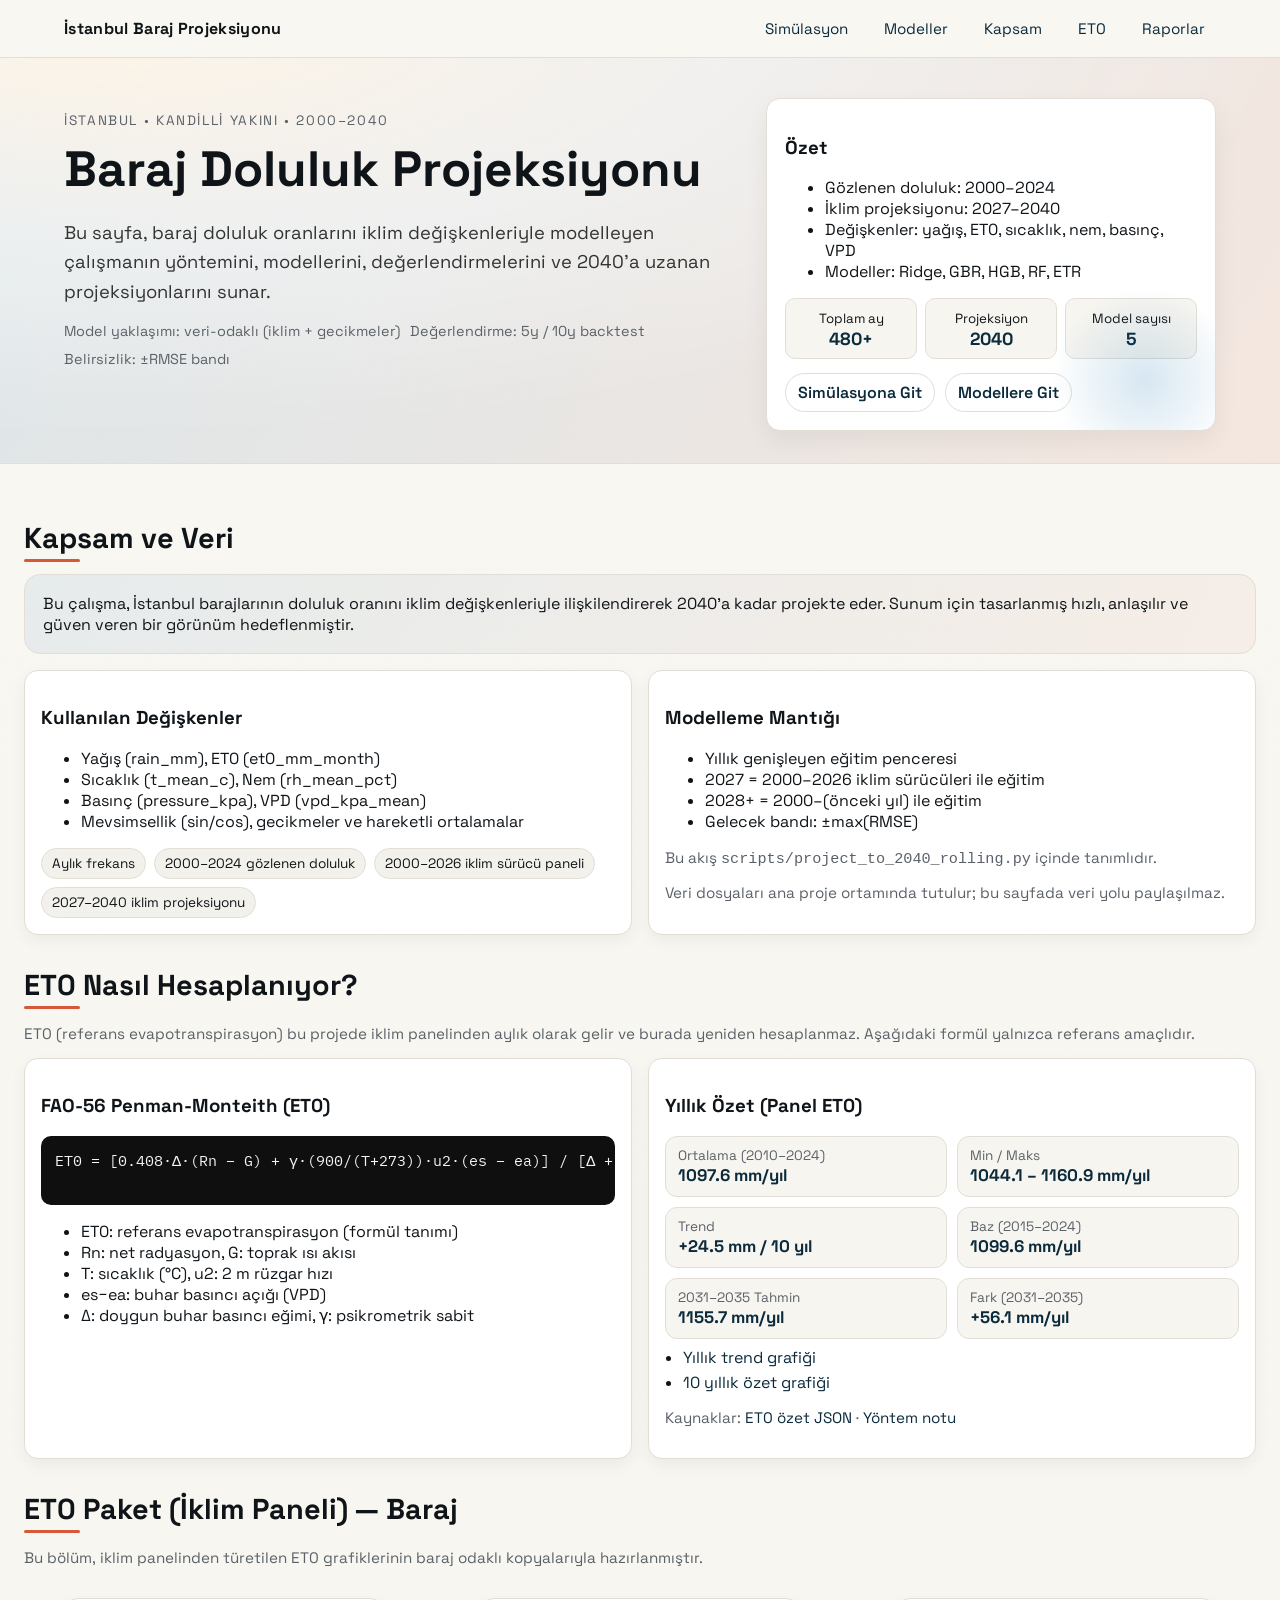
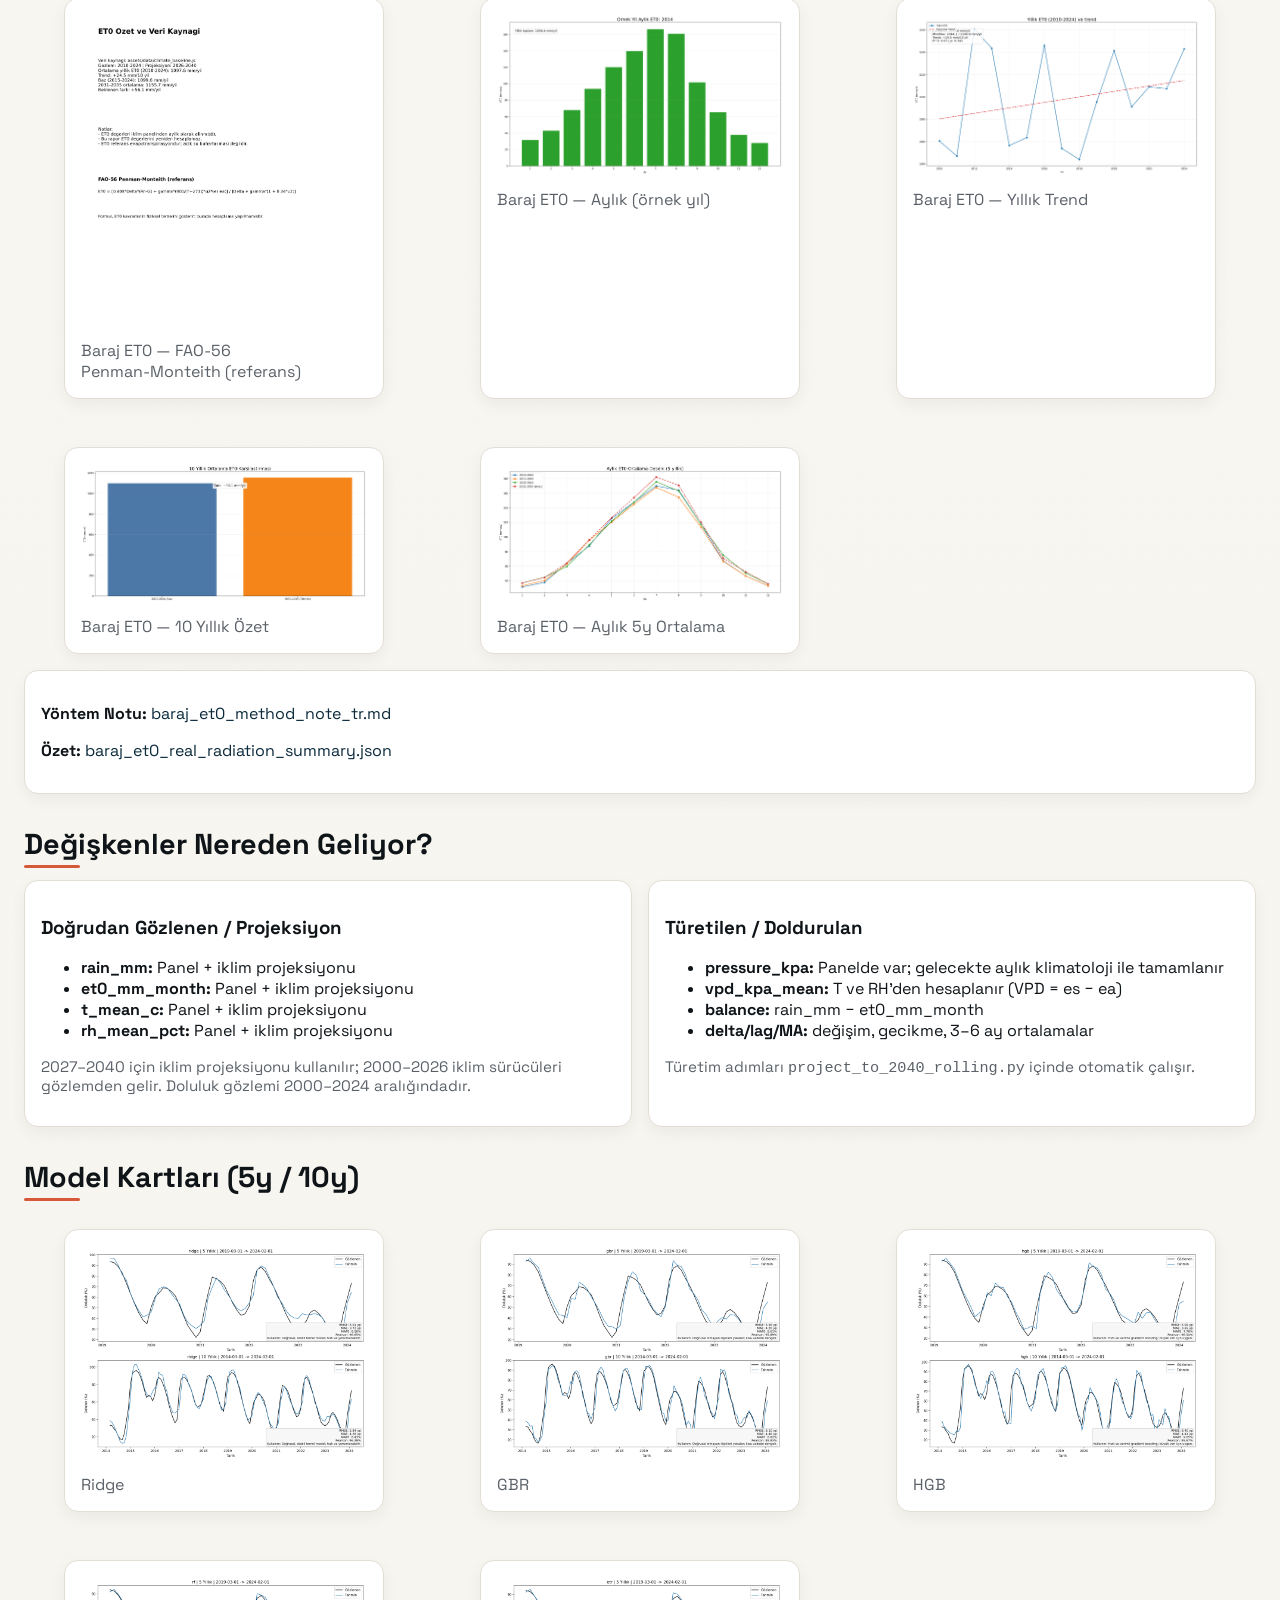
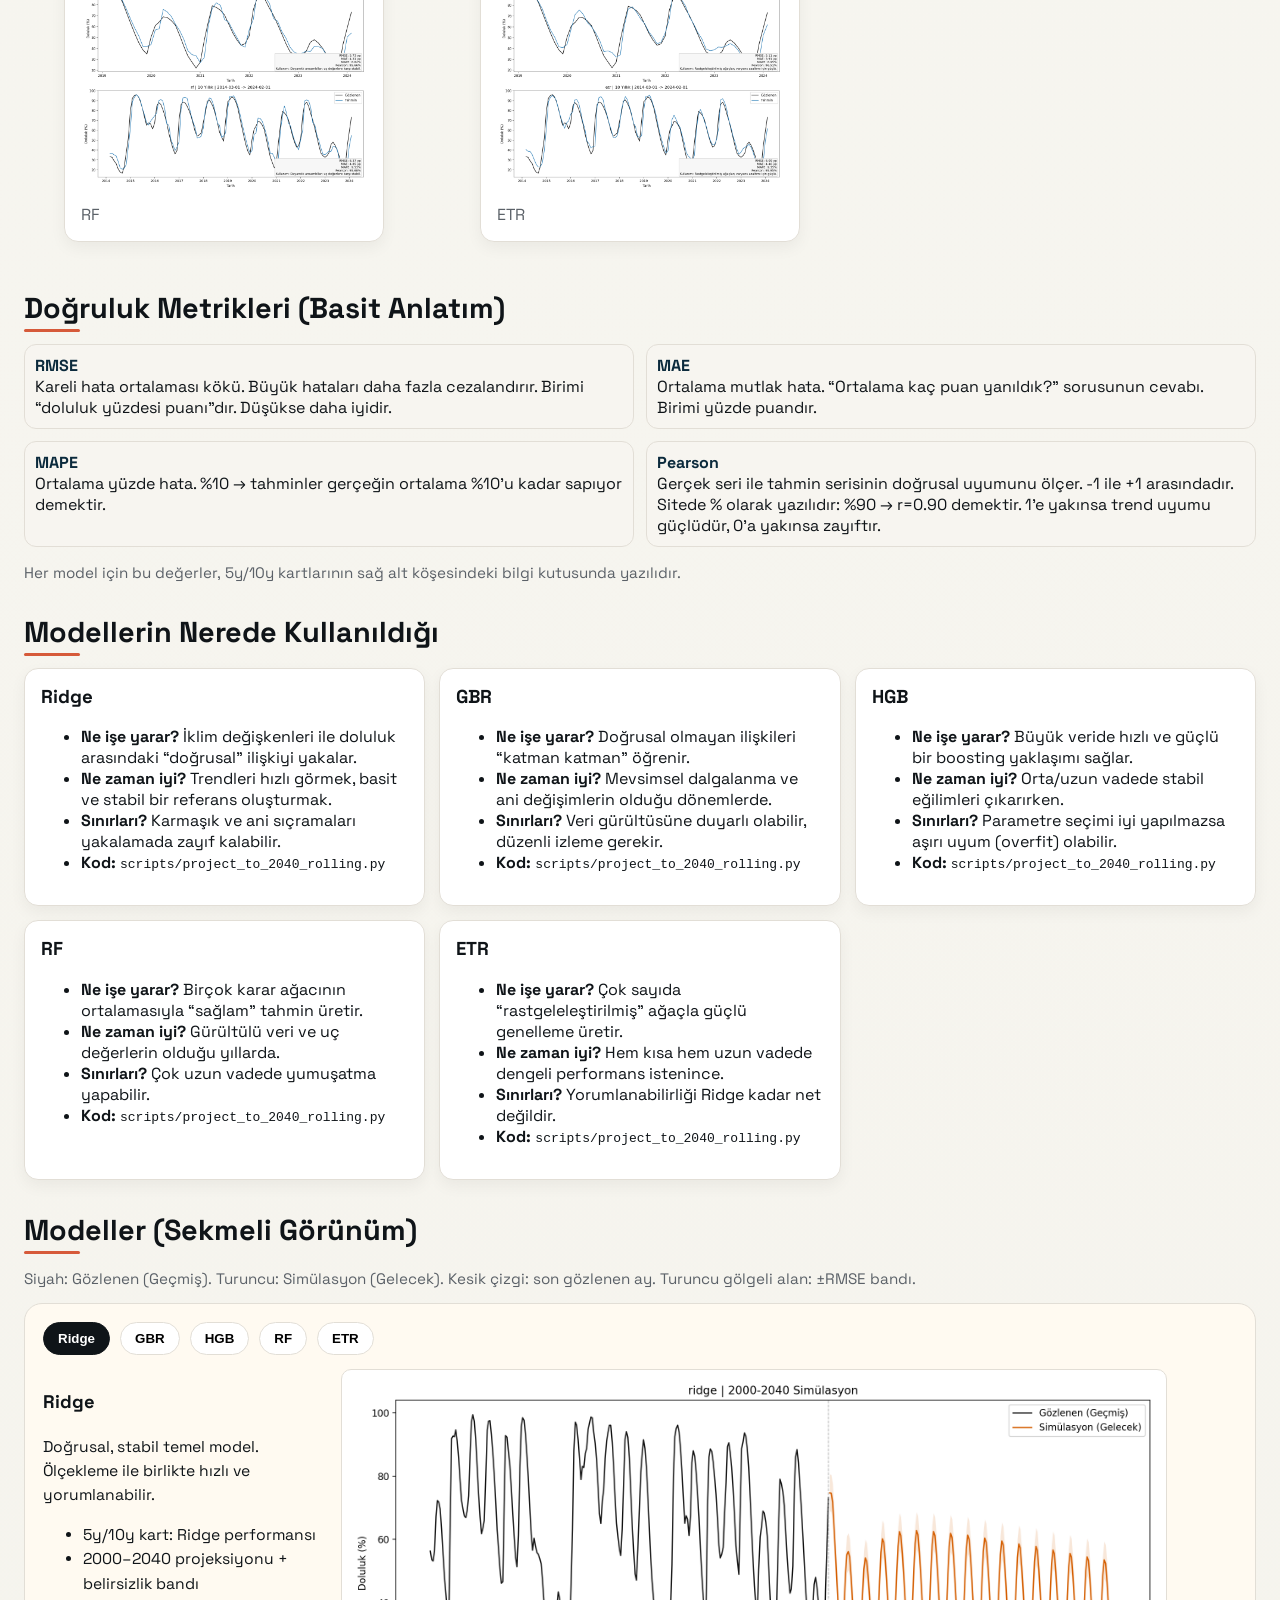
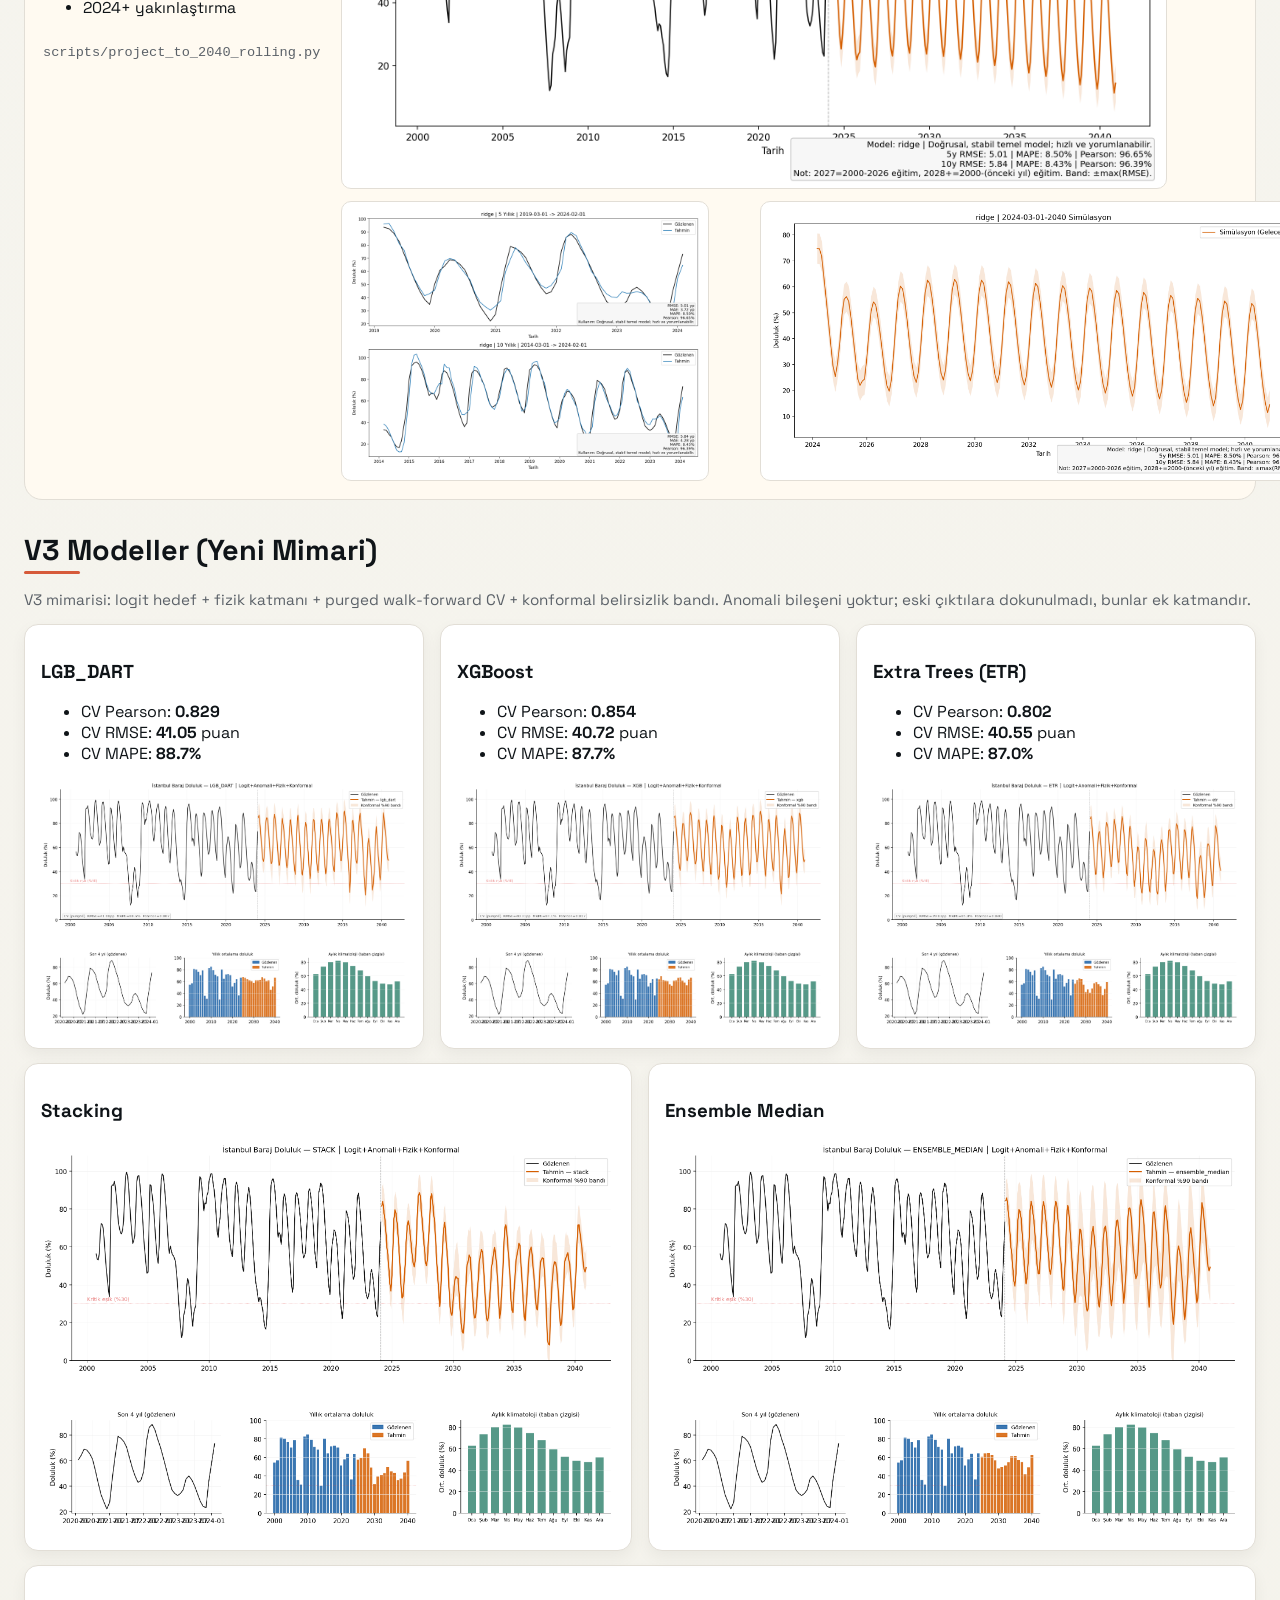
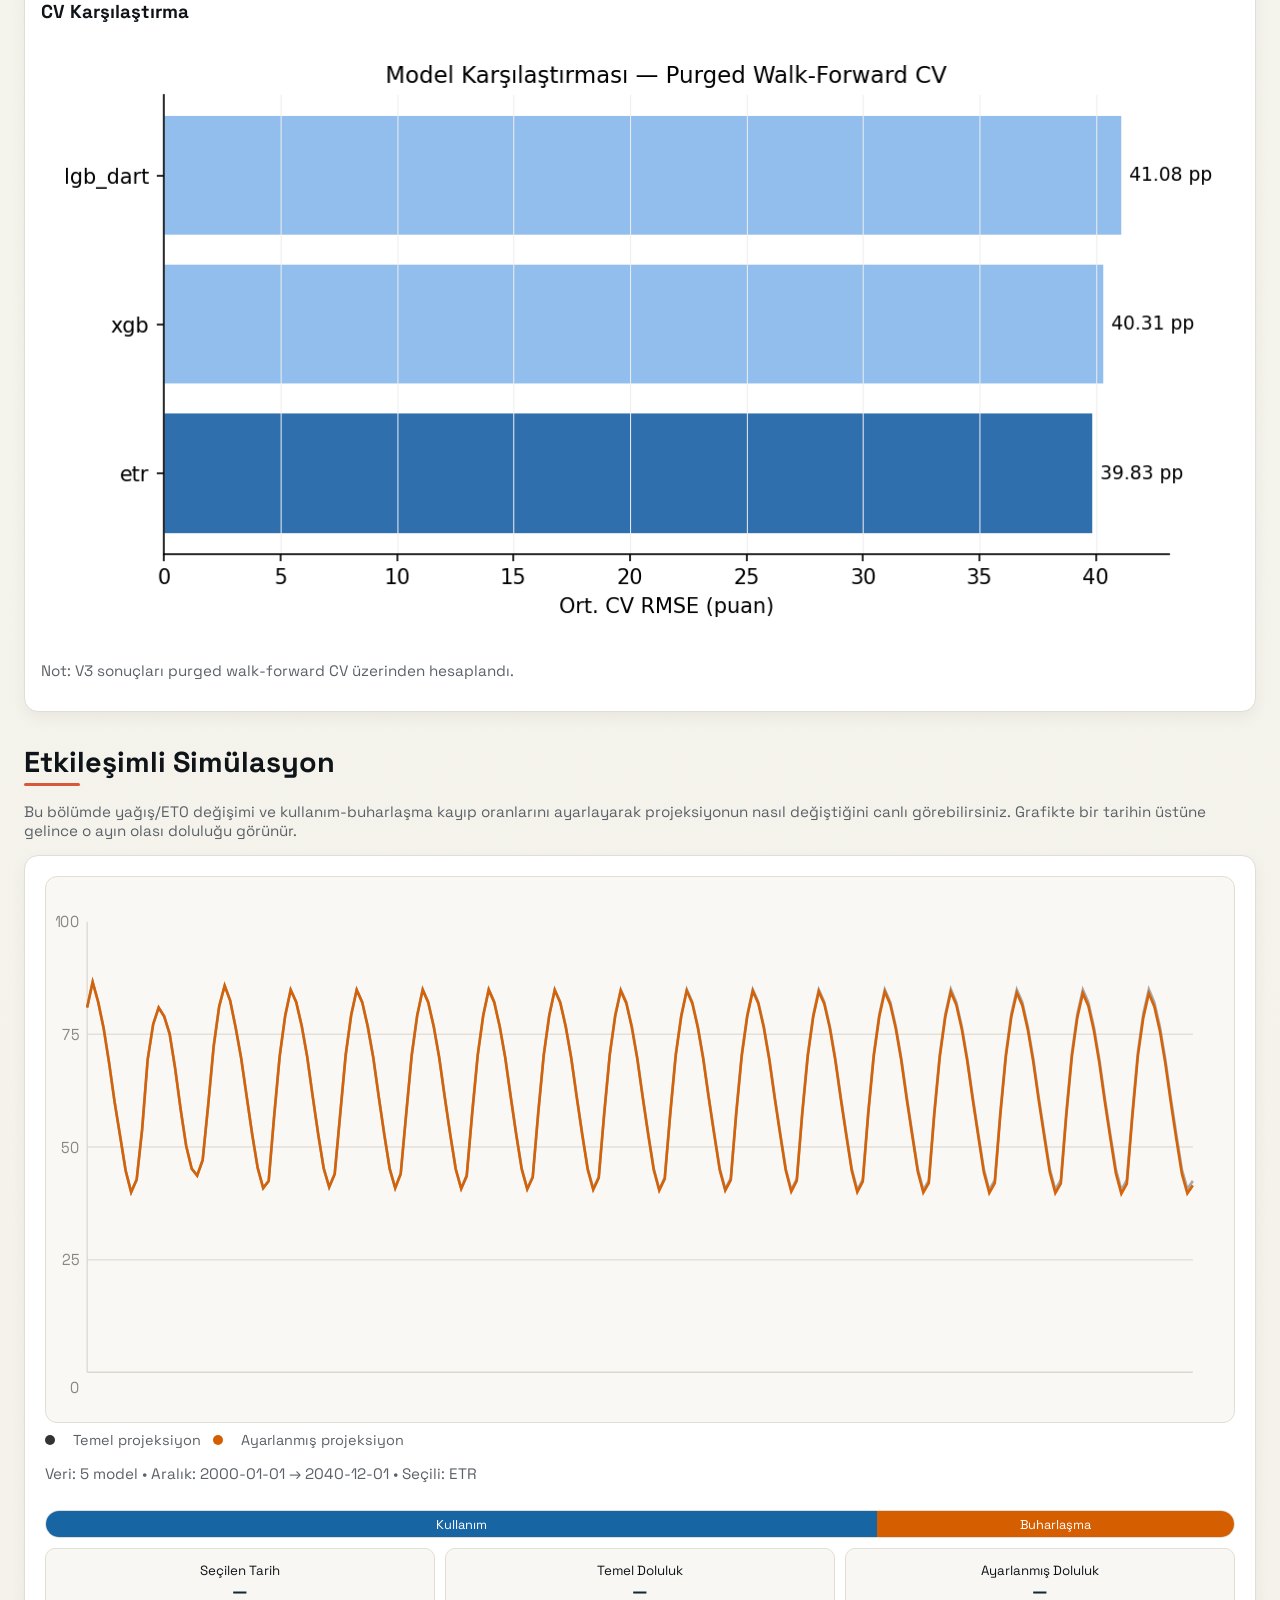
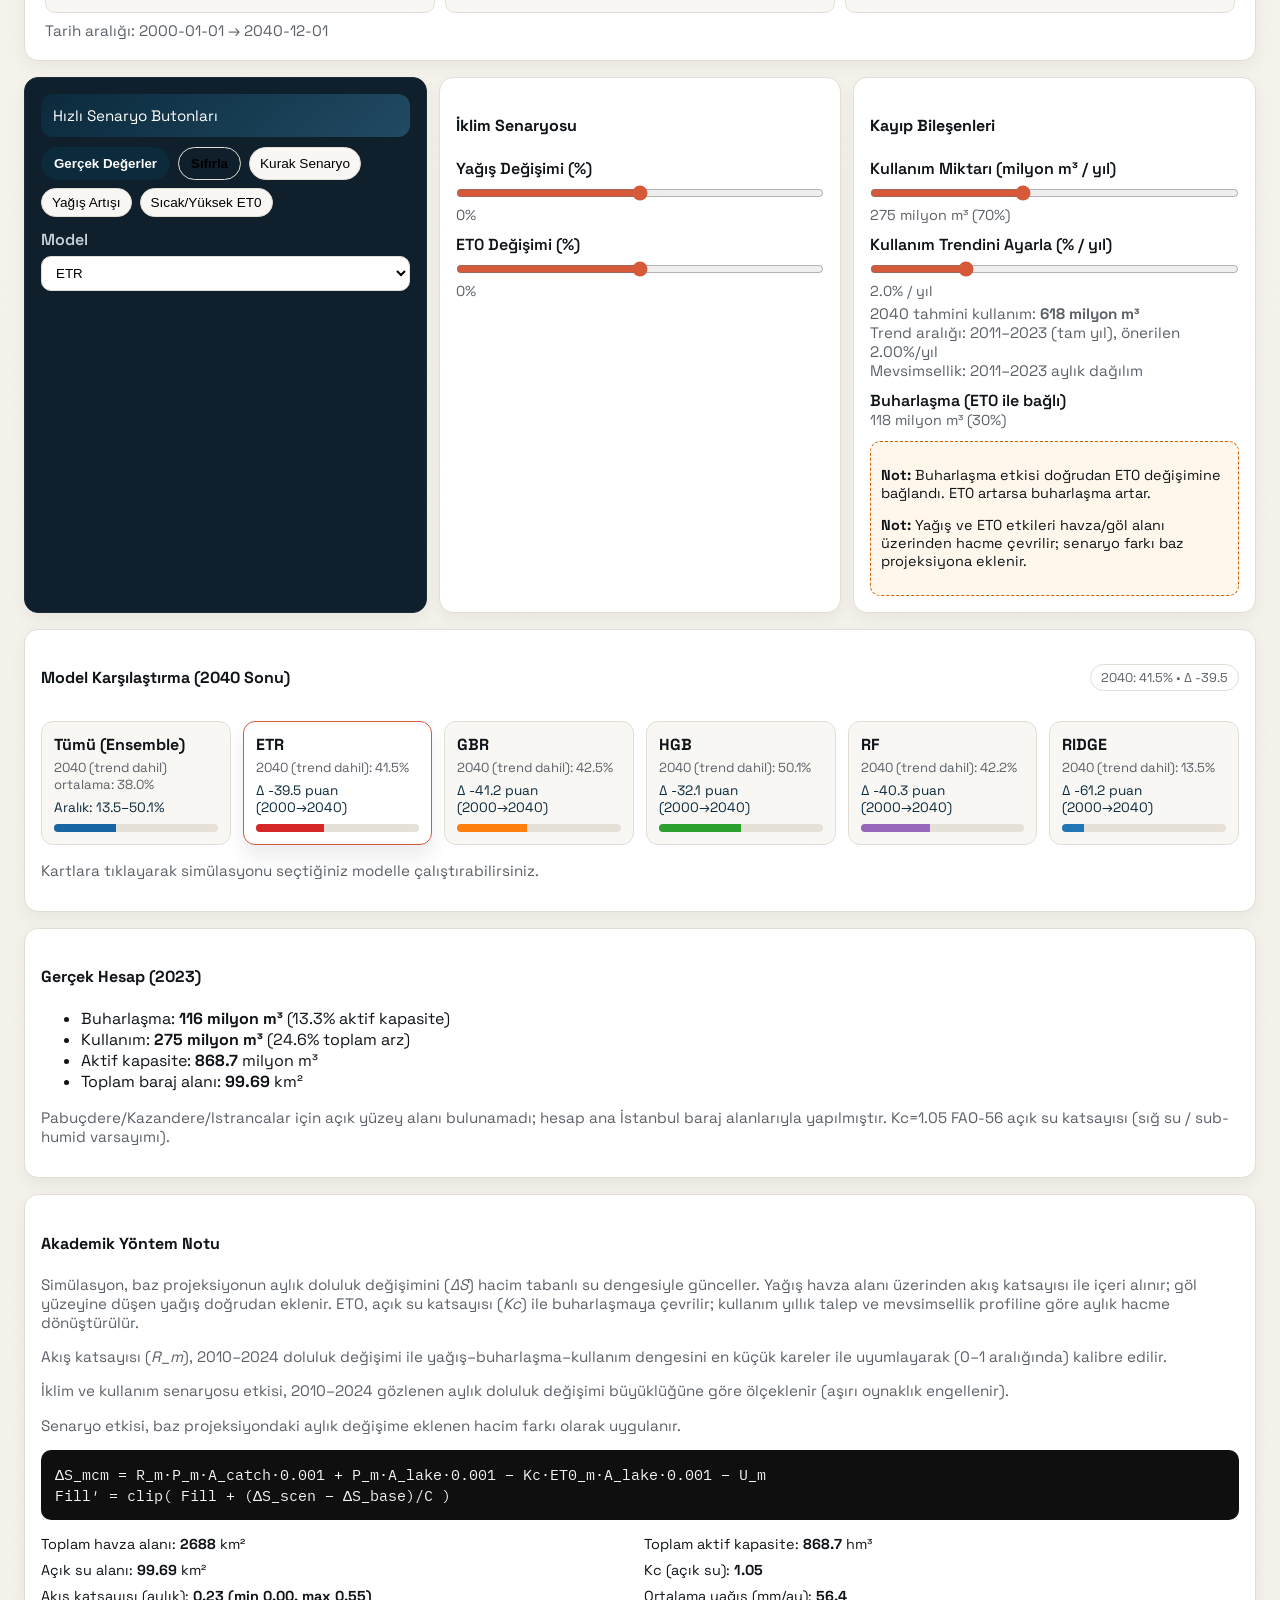
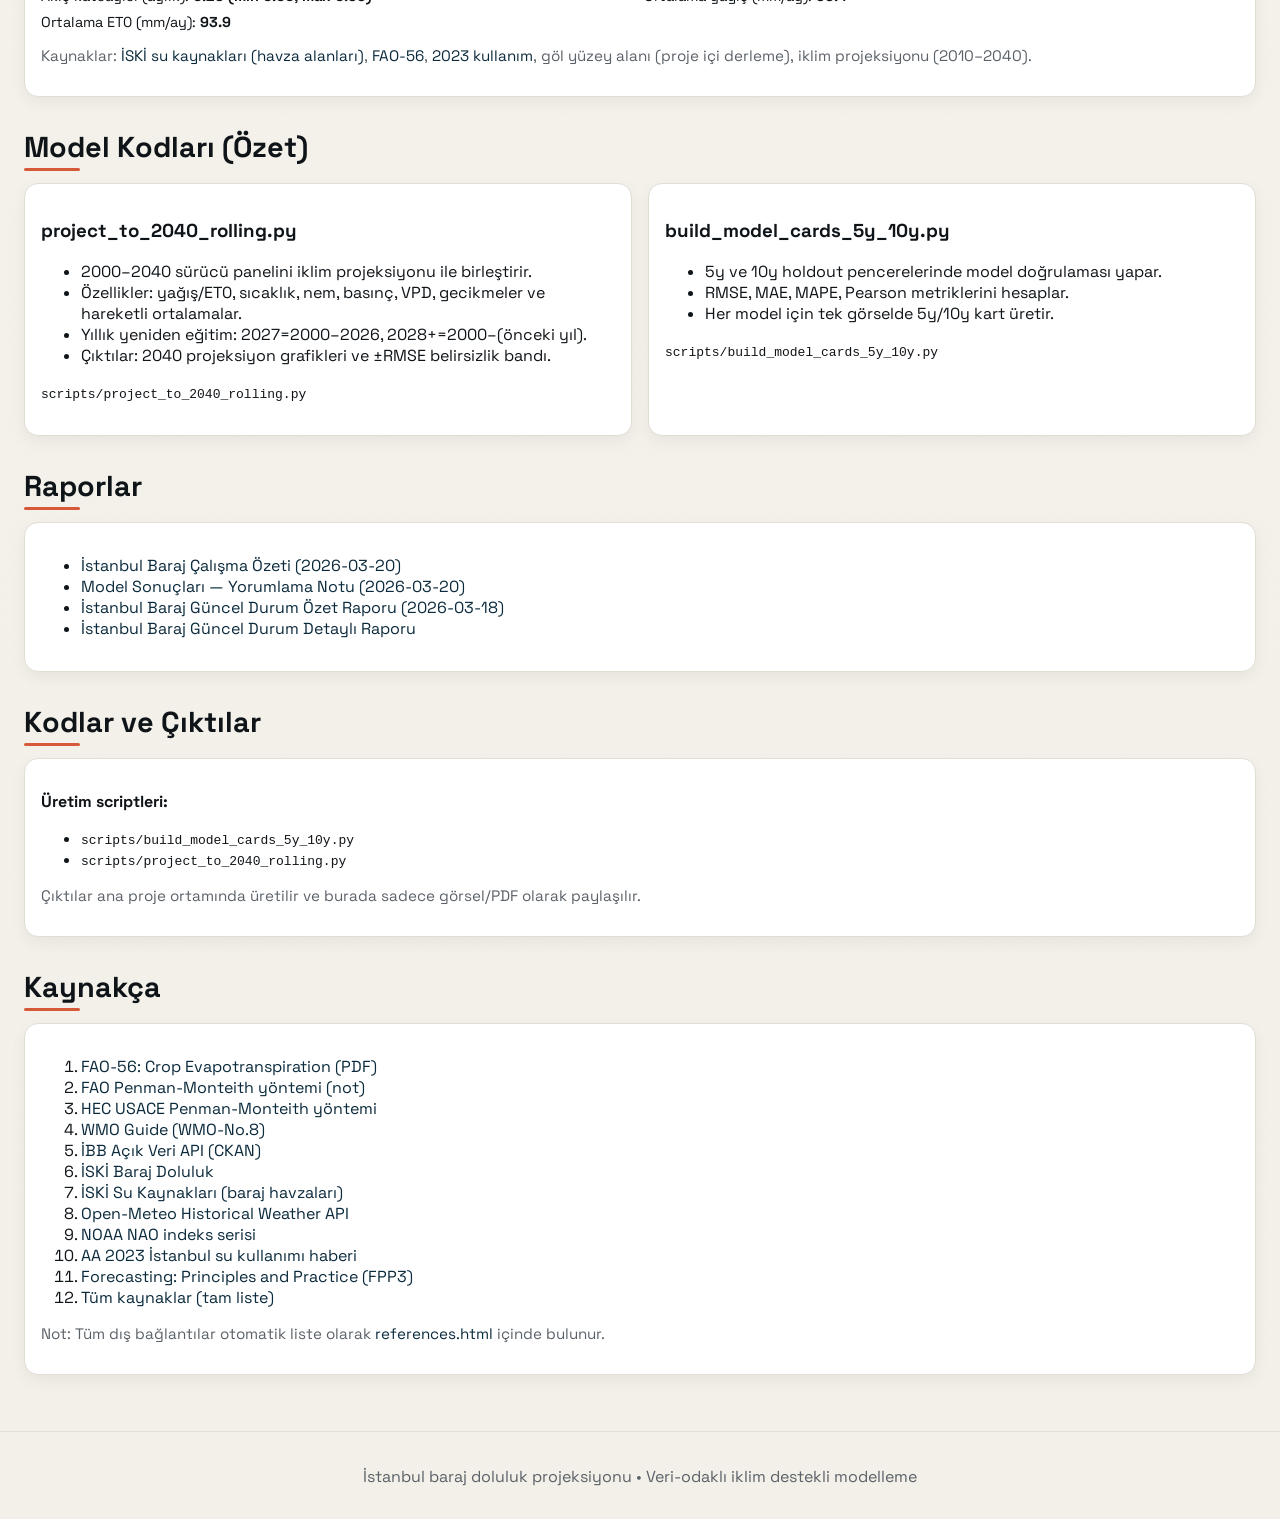
==== index.html @ 17eef734 "Simulasyon etkilerini gercekci olcek ve kapasiteye bagla" ====
<!doctype html>
<html lang="tr">
<head>
  <meta charset="utf-8" />
  <meta name="viewport" content="width=device-width, initial-scale=1" />
  <title>İstanbul Baraj Doluluk Projeksiyonu</title>
  <link rel="icon" href="favicon.ico" />
  <link rel="stylesheet" href="styles.css" />
</head>
<body>
  <nav class="top-nav">
    <div class="nav-inner">
      <div class="brand">İstanbul Baraj Projeksiyonu</div>
      <button class="nav-toggle" id="nav-toggle" aria-expanded="false" aria-controls="nav-links">Menü</button>
      <div class="nav-links" id="nav-links">
        <a href="#simulasyon">Simülasyon</a>
        <a href="#modeller">Modeller</a>
        <a href="#kapsam">Kapsam</a>
        <a href="#et0">ET0</a>
        <a href="#raporlar">Raporlar</a>
      </div>
    </div>
  </nav>
  <header class="hero">
    <div class="hero-inner">
      <div>
        <p class="kicker">İstanbul • Kandilli Yakını • 2000–2040</p>
        <h1>Baraj Doluluk Projeksiyonu</h1>
        <p class="lead">Bu sayfa, baraj doluluk oranlarını iklim değişkenleriyle modelleyen çalışmanın yöntemini, modellerini, değerlendirmelerini ve 2040’a uzanan projeksiyonlarını sunar.</p>
        <div class="meta">
          <span>Model yaklaşımı: veri‑odaklı (iklim + gecikmeler)</span>
          <span>Değerlendirme: 5y / 10y backtest</span>
          <span>Belirsizlik: ±RMSE bandı</span>
        </div>
      </div>
      <div class="hero-card">
        <h3>Özet</h3>
        <ul>
          <li>Gözlenen doluluk: 2000–2024</li>
          <li>İklim projeksiyonu: 2027–2040</li>
          <li>Değişkenler: yağış, ET0, sıcaklık, nem, basınç, VPD</li>
          <li>Modeller: Ridge, GBR, HGB, RF, ETR</li>
        </ul>
        <div class="hero-stats">
          <div><small>Toplam ay</small><strong>480+</strong></div>
          <div><small>Projeksiyon</small><strong>2040</strong></div>
          <div><small>Model sayısı</small><strong>5</strong></div>
        </div>
        <div class="hero-actions">
          <a class="btn ghost" href="#simulasyon">Simülasyona Git</a>
          <a class="btn ghost" href="#modeller">Modellere Git</a>
        </div>
      </div>
    </div>
  </header>

  <main class="container">
    <section id="kapsam">
      <h2>Kapsam ve Veri</h2>
      <div class="section-banner">
        Bu çalışma, İstanbul barajlarının doluluk oranını iklim değişkenleriyle ilişkilendirerek 2040’a kadar projekte eder. Sunum için tasarlanmış hızlı, anlaşılır ve güven veren bir görünüm hedeflenmiştir.
      </div>
      <div class="grid two">
        <div class="card">
          <h3>Kullanılan Değişkenler</h3>
          <ul>
            <li>Yağış (rain_mm), ET0 (et0_mm_month)</li>
            <li>Sıcaklık (t_mean_c), Nem (rh_mean_pct)</li>
            <li>Basınç (pressure_kpa), VPD (vpd_kpa_mean)</li>
            <li>Mevsimsellik (sin/cos), gecikmeler ve hareketli ortalamalar</li>
          </ul>
          <div class="chip-row">
            <span class="chip">Aylık frekans</span>
            <span class="chip">2000–2024 gözlenen doluluk</span>
            <span class="chip">2000–2026 iklim sürücü paneli</span>
            <span class="chip">2027–2040 iklim projeksiyonu</span>
          </div>
        </div>
        <div class="card">
          <h3>Modelleme Mantığı</h3>
          <ul>
            <li>Yıllık genişleyen eğitim penceresi</li>
            <li>2027 = 2000–2026 iklim sürücüleri ile eğitim</li>
            <li>2028+ = 2000–(önceki yıl) ile eğitim</li>
            <li>Gelecek bandı: ±max(RMSE)</li>
          </ul>
          <p class="note">Bu akış <code>scripts/project_to_2040_rolling.py</code> içinde tanımlıdır.</p>
          <p class="note">Veri dosyaları ana proje ortamında tutulur; bu sayfada veri yolu paylaşılmaz.</p>
        </div>
      </div>
    </section>

    <section id="et0">
      <h2>ET0 Nasıl Hesaplanıyor?</h2>
      <p class="note">ET0 (referans evapotranspirasyon) bu projede iklim panelinden aylık olarak gelir ve burada yeniden hesaplanmaz. Aşağıdaki formül yalnızca referans amaçlıdır.</p>
      <div class="grid two">
        <div class="card">
          <h3>FAO‑56 Penman‑Monteith (ET0)</h3>
          <pre class="formula">
ET0 = [0.408·Δ·(Rn − G) + γ·(900/(T+273))·u2·(es − ea)] / [Δ + γ·(1 + 0.34·u2)]
          </pre>
          <ul>
            <li>ET0: referans evapotranspirasyon (formül tanımı)</li>
            <li>Rn: net radyasyon, G: toprak ısı akısı</li>
            <li>T: sıcaklık (°C), u2: 2 m rüzgar hızı</li>
            <li>es−ea: buhar basıncı açığı (VPD)</li>
            <li>Δ: doygun buhar basıncı eğimi, γ: psikrometrik sabit</li>
          </ul>
        </div>
        <div class="card">
          <h3>Yıllık Özet (Panel ET0)</h3>
          <div class="stat-grid">
            <div class="stat">
              <small>Ortalama (2010–2024)</small>
              <strong>1097.6 mm/yıl</strong>
            </div>
            <div class="stat">
              <small>Min / Maks</small>
              <strong>1044.1 – 1160.9 mm/yıl</strong>
            </div>
            <div class="stat">
              <small>Trend</small>
              <strong>+24.5 mm / 10 yıl</strong>
            </div>
            <div class="stat">
              <small>Baz (2015–2024)</small>
              <strong>1099.6 mm/yıl</strong>
            </div>
            <div class="stat">
              <small>2031–2035 Tahmin</small>
              <strong>1155.7 mm/yıl</strong>
            </div>
            <div class="stat">
              <small>Fark (2031–2035)</small>
              <strong>+56.1 mm/yıl</strong>
            </div>
          </div>
          <ul class="link-list">
            <li><a href="assets/et0/baraj_et0_yearly_trend_robust_explained.png?v=20260321-2" target="_blank" rel="noopener">Yıllık trend grafiği</a></li>
            <li><a href="assets/et0/baraj_et0_10year_summary.png?v=20260321-2" target="_blank" rel="noopener">10 yıllık özet grafiği</a></li>
          </ul>
          <p class="note">Kaynaklar: <a href="assets/et0/reports/baraj_et0_real_radiation_summary.json" target="_blank" rel="noopener">ET0 özet JSON</a> · <a href="assets/et0/reports/baraj_et0_method_note_tr.md" target="_blank" rel="noopener">Yöntem notu</a></p>
        </div>
      </div>
    </section>

    <section>
      <h2>ET0 Paket (İklim Paneli) — Baraj</h2>
      <p class="note">Bu bölüm, iklim panelinden türetilen ET0 grafiklerinin baraj odaklı kopyalarıyla hazırlanmıştır.</p>
      <div class="grid three">
        <figure class="card">
          <a href="assets/et0/baraj_et0_formula_explained.png?v=20260321-2" target="_blank" rel="noopener">
            <img src="assets/et0/baraj_et0_formula_explained.png?v=20260321-2" alt="ET0 formül açıklaması" />
          </a>
          <figcaption>Baraj ET0 — FAO‑56 Penman‑Monteith (referans)</figcaption>
        </figure>
        <figure class="card">
          <a href="assets/et0/baraj_et0_monthly_explained_2004.png?v=20260321-2" target="_blank" rel="noopener">
            <img src="assets/et0/baraj_et0_monthly_explained_2004.png?v=20260321-2" alt="ET0 aylık açıklamalı örnek" />
          </a>
          <figcaption>Baraj ET0 — Aylık (örnek yıl)</figcaption>
        </figure>
        <figure class="card">
          <a href="assets/et0/baraj_et0_yearly_trend_robust_explained.png?v=20260321-2" target="_blank" rel="noopener">
            <img src="assets/et0/baraj_et0_yearly_trend_robust_explained.png?v=20260321-2" alt="ET0 yıllık trend" />
          </a>
          <figcaption>Baraj ET0 — Yıllık Trend</figcaption>
        </figure>
        <figure class="card">
          <a href="assets/et0/baraj_et0_10year_summary.png?v=20260321-2" target="_blank" rel="noopener">
            <img src="assets/et0/baraj_et0_10year_summary.png?v=20260321-2" alt="ET0 10 yıllık özet" />
          </a>
          <figcaption>Baraj ET0 — 10 Yıllık Özet</figcaption>
        </figure>
        <figure class="card">
          <a href="assets/et0/baraj_et0_monthly_5y_mean.png?v=20260321-2" target="_blank" rel="noopener">
            <img src="assets/et0/baraj_et0_monthly_5y_mean.png?v=20260321-2" alt="ET0 aylık 5y ortalama" />
          </a>
          <figcaption>Baraj ET0 — Aylık 5y Ortalama</figcaption>
        </figure>
      </div>
      <div class="card">
        <p><strong>Yöntem Notu:</strong> <a href="assets/et0/reports/baraj_et0_method_note_tr.md" target="_blank" rel="noopener">baraj_et0_method_note_tr.md</a></p>
        <p><strong>Özet:</strong> <a href="assets/et0/reports/baraj_et0_real_radiation_summary.json" target="_blank" rel="noopener">baraj_et0_real_radiation_summary.json</a></p>
      </div>
    </section>

    <section>
      <h2>Değişkenler Nereden Geliyor?</h2>
      <div class="grid two">
        <div class="card">
          <h3>Doğrudan Gözlenen / Projeksiyon</h3>
          <ul>
            <li><strong>rain_mm:</strong> Panel + iklim projeksiyonu</li>
            <li><strong>et0_mm_month:</strong> Panel + iklim projeksiyonu</li>
            <li><strong>t_mean_c:</strong> Panel + iklim projeksiyonu</li>
            <li><strong>rh_mean_pct:</strong> Panel + iklim projeksiyonu</li>
          </ul>
          <p class="note">2027–2040 için iklim projeksiyonu kullanılır; 2000–2026 iklim sürücüleri gözlemden gelir. Doluluk gözlemi 2000–2024 aralığındadır.</p>
        </div>
        <div class="card">
          <h3>Türetilen / Doldurulan</h3>
          <ul>
            <li><strong>pressure_kpa:</strong> Panelde var; gelecekte aylık klimatoloji ile tamamlanır</li>
            <li><strong>vpd_kpa_mean:</strong> T ve RH’den hesaplanır (VPD = es − ea)</li>
            <li><strong>balance:</strong> rain_mm − et0_mm_month</li>
            <li><strong>delta/lag/MA:</strong> değişim, gecikme, 3–6 ay ortalamalar</li>
          </ul>
          <p class="note">Türetim adımları <code>project_to_2040_rolling.py</code> içinde otomatik çalışır.</p>
        </div>
      </div>
    </section>

    <section id="modeller">
      <h2>Model Kartları (5y / 10y)</h2>
      <div class="grid three">
        <figure class="card">
          <img class="zoomable" src="assets/img/ridge_5y_10y.png?v=20260321-2" alt="Ridge 5y/10y" />
          <figcaption>Ridge</figcaption>
        </figure>
        <figure class="card">
          <img class="zoomable" src="assets/img/gbr_5y_10y.png?v=20260321-2" alt="GBR 5y/10y" />
          <figcaption>GBR</figcaption>
        </figure>
        <figure class="card">
          <img class="zoomable" src="assets/img/hgb_5y_10y.png?v=20260321-2" alt="HGB 5y/10y" />
          <figcaption>HGB</figcaption>
        </figure>
        <figure class="card">
          <img class="zoomable" src="assets/img/rf_5y_10y.png?v=20260321-2" alt="RF 5y/10y" />
          <figcaption>RF</figcaption>
        </figure>
        <figure class="card">
          <img class="zoomable" src="assets/img/etr_5y_10y.png?v=20260321-2" alt="ETR 5y/10y" />
          <figcaption>ETR</figcaption>
        </figure>
      </div>
    </section>

    <section>
      <h2>Doğruluk Metrikleri (Basit Anlatım)</h2>
      <div class="metric-help">
        <div class="metric-pill">
          <strong>RMSE</strong>
          Kareli hata ortalaması kökü. Büyük hataları daha fazla cezalandırır. Birimi “doluluk yüzdesi puanı”dır. Düşükse daha iyidir.
        </div>
        <div class="metric-pill">
          <strong>MAE</strong>
          Ortalama mutlak hata. “Ortalama kaç puan yanıldık?” sorusunun cevabı. Birimi yüzde puandır.
        </div>
        <div class="metric-pill">
          <strong>MAPE</strong>
          Ortalama yüzde hata. %10 → tahminler gerçeğin ortalama %10’u kadar sapıyor demektir.
        </div>
        <div class="metric-pill">
          <strong>Pearson</strong>
          Gerçek seri ile tahmin serisinin doğrusal uyumunu ölçer. -1 ile +1 arasındadır. Sitede % olarak yazılıdır: %90 → r=0.90 demektir. 1’e yakınsa trend uyumu güçlüdür, 0’a yakınsa zayıftır.
        </div>
      </div>
      <p class="note">Her model için bu değerler, 5y/10y kartlarının sağ alt köşesindeki bilgi kutusunda yazılıdır.</p>
    </section>

    <section>
      <h2>Modellerin Nerede Kullanıldığı</h2>
      <div class="model-summary">
        <div class="card">
          <h3>Ridge</h3>
          <ul>
            <li><strong>Ne işe yarar?</strong> İklim değişkenleri ile doluluk arasındaki “doğrusal” ilişkiyi yakalar.</li>
            <li><strong>Ne zaman iyi?</strong> Trendleri hızlı görmek, basit ve stabil bir referans oluşturmak.</li>
            <li><strong>Sınırları?</strong> Karmaşık ve ani sıçramaları yakalamada zayıf kalabilir.</li>
            <li><strong>Kod:</strong> <code>scripts/project_to_2040_rolling.py</code></li>
          </ul>
        </div>
        <div class="card">
          <h3>GBR</h3>
          <ul>
            <li><strong>Ne işe yarar?</strong> Doğrusal olmayan ilişkileri “katman katman” öğrenir.</li>
            <li><strong>Ne zaman iyi?</strong> Mevsimsel dalgalanma ve ani değişimlerin olduğu dönemlerde.</li>
            <li><strong>Sınırları?</strong> Veri gürültüsüne duyarlı olabilir, düzenli izleme gerekir.</li>
            <li><strong>Kod:</strong> <code>scripts/project_to_2040_rolling.py</code></li>
          </ul>
        </div>
        <div class="card">
          <h3>HGB</h3>
          <ul>
            <li><strong>Ne işe yarar?</strong> Büyük veride hızlı ve güçlü bir boosting yaklaşımı sağlar.</li>
            <li><strong>Ne zaman iyi?</strong> Orta/uzun vadede stabil eğilimleri çıkarırken.</li>
            <li><strong>Sınırları?</strong> Parametre seçimi iyi yapılmazsa aşırı uyum (overfit) olabilir.</li>
            <li><strong>Kod:</strong> <code>scripts/project_to_2040_rolling.py</code></li>
          </ul>
        </div>
        <div class="card">
          <h3>RF</h3>
          <ul>
            <li><strong>Ne işe yarar?</strong> Birçok karar ağacının ortalamasıyla “sağlam” tahmin üretir.</li>
            <li><strong>Ne zaman iyi?</strong> Gürültülü veri ve uç değerlerin olduğu yıllarda.</li>
            <li><strong>Sınırları?</strong> Çok uzun vadede yumuşatma yapabilir.</li>
            <li><strong>Kod:</strong> <code>scripts/project_to_2040_rolling.py</code></li>
          </ul>
        </div>
        <div class="card">
          <h3>ETR</h3>
          <ul>
            <li><strong>Ne işe yarar?</strong> Çok sayıda “rastgeleleştirilmiş” ağaçla güçlü genelleme üretir.</li>
            <li><strong>Ne zaman iyi?</strong> Hem kısa hem uzun vadede dengeli performans istenince.</li>
            <li><strong>Sınırları?</strong> Yorumlanabilirliği Ridge kadar net değildir.</li>
            <li><strong>Kod:</strong> <code>scripts/project_to_2040_rolling.py</code></li>
          </ul>
        </div>
      </div>
    </section>

    <section>
      <h2>Modeller (Sekmeli Görünüm)</h2>
      <p class="note">Siyah: Gözlenen (Geçmiş). Turuncu: Simülasyon (Gelecek). Kesik çizgi: son gözlenen ay. Turuncu gölgeli alan: ±RMSE bandı.</p>
      <div class="soft-section">
      <div class="tabs" data-tabs>
        <button class="tab active" data-tab="ridge">Ridge</button>
        <button class="tab" data-tab="gbr">GBR</button>
        <button class="tab" data-tab="hgb">HGB</button>
        <button class="tab" data-tab="rf">RF</button>
        <button class="tab" data-tab="etr">ETR</button>
      </div>

      <div class="tab-panels">
        <div class="panel active" id="ridge">
          <div class="panel-grid">
            <div class="panel-text">
              <h3>Ridge</h3>
              <p>Doğrusal, stabil temel model. Ölçekleme ile birlikte hızlı ve yorumlanabilir.</p>
              <ul>
                <li>5y/10y kart: Ridge performansı</li>
                <li>2000–2040 projeksiyonu + belirsizlik bandı</li>
                <li>2024+ yakınlaştırma</li>
              </ul>
              <p><code>scripts/project_to_2040_rolling.py</code></p>
            </div>
            <div class="panel-media">
              <img class="media-wide zoomable" src="assets/img/ridge_projection_2000_2040.png?v=20260321-2" alt="Ridge 2000-2040" />
              <div class="media-row">
                <img class="media-small zoomable" src="assets/img/ridge_5y_10y.png?v=20260321-2" alt="Ridge 5y/10y" />
                <img class="media-small zoomable" src="assets/img/ridge_projection_2024-03-01_2040.png?v=20260321-2" alt="Ridge 2024-2040" />
              </div>
            </div>
          </div>
        </div>

        <div class="panel" id="gbr">
          <div class="panel-grid">
            <div class="panel-text">
              <h3>GBR</h3>
              <p>Boosting tabanlı model; doğrusal olmayan ilişkileri yakalar.</p>
              <p><code>scripts/project_to_2040_rolling.py</code></p>
            </div>
            <div class="panel-media">
              <img class="media-wide zoomable" src="assets/img/gbr_projection_2000_2040.png?v=20260321-2" alt="GBR 2000-2040" />
              <div class="media-row">
                <img class="media-small zoomable" src="assets/img/gbr_5y_10y.png?v=20260321-2" alt="GBR 5y/10y" />
                <img class="media-small zoomable" src="assets/img/gbr_projection_2024-03-01_2040.png?v=20260321-2" alt="GBR 2024-2040" />
              </div>
            </div>
          </div>
        </div>

        <div class="panel" id="hgb">
          <div class="panel-grid">
            <div class="panel-text">
              <h3>HGB</h3>
              <p>Histogram tabanlı gradient boosting; hızlı ve verimli.</p>
              <p><code>scripts/project_to_2040_rolling.py</code></p>
            </div>
            <div class="panel-media">
              <img class="media-wide zoomable" src="assets/img/hgb_projection_2000_2040.png?v=20260321-2" alt="HGB 2000-2040" />
              <div class="media-row">
                <img class="media-small zoomable" src="assets/img/hgb_5y_10y.png?v=20260321-2" alt="HGB 5y/10y" />
                <img class="media-small zoomable" src="assets/img/hgb_projection_2024-03-01_2040.png?v=20260321-2" alt="HGB 2024-2040" />
              </div>
            </div>
          </div>
        </div>

        <div class="panel" id="rf">
          <div class="panel-grid">
            <div class="panel-text">
              <h3>RF</h3>
              <p>Random Forest; kararlı ansambllar ile genel performansı yüksek.</p>
              <p><code>scripts/project_to_2040_rolling.py</code></p>
            </div>
            <div class="panel-media">
              <img class="media-wide zoomable" src="assets/img/rf_projection_2000_2040.png?v=20260321-2" alt="RF 2000-2040" />
              <div class="media-row">
                <img class="media-small zoomable" src="assets/img/rf_5y_10y.png?v=20260321-2" alt="RF 5y/10y" />
                <img class="media-small zoomable" src="assets/img/rf_projection_2024-03-01_2040.png?v=20260321-2" alt="RF 2024-2040" />
              </div>
            </div>
          </div>
        </div>

        <div class="panel" id="etr">
          <div class="panel-grid">
            <div class="panel-text">
              <h3>ETR</h3>
              <p>Extra Trees; rastgeleleştirilmiş ağaçlar ile güçlü genelleme.</p>
              <p><code>scripts/project_to_2040_rolling.py</code></p>
            </div>
            <div class="panel-media">
              <img class="media-wide zoomable" src="assets/img/etr_projection_2000_2040.png?v=20260321-2" alt="ETR 2000-2040" />
              <div class="media-row">
                <img class="media-small zoomable" src="assets/img/etr_5y_10y.png?v=20260321-2" alt="ETR 5y/10y" />
                <img class="media-small zoomable" src="assets/img/etr_projection_2024-03-01_2040.png?v=20260321-2" alt="ETR 2024-2040" />
              </div>
            </div>
          </div>
        </div>
      </div>
      </div>
    </section>

    <section>
      <h2>V3 Modeller (Yeni Mimari)</h2>
      <p class="note">V3 mimarisi: logit hedef + fizik katmanı + purged walk‑forward CV + konformal belirsizlik bandı. Anomali bileşeni yoktur; eski çıktılara dokunulmadı, bunlar ek katmandır.</p>
      <div class="grid three">
        <div class="card">
          <h3>LGB_DART</h3>
          <ul>
            <li>CV Pearson: <strong>0.829</strong></li>
            <li>CV RMSE: <strong>41.05</strong> puan</li>
            <li>CV MAPE: <strong>88.7%</strong></li>
          </ul>
          <img class="zoomable" src="assets/v3/lgb_dart_v3_projection.png?v=20260321-2" alt="LGB DART v3 projection"/>
        </div>
        <div class="card">
          <h3>XGBoost</h3>
          <ul>
            <li>CV Pearson: <strong>0.854</strong></li>
            <li>CV RMSE: <strong>40.72</strong> puan</li>
            <li>CV MAPE: <strong>87.7%</strong></li>
          </ul>
          <img class="zoomable" src="assets/v3/xgb_v3_projection.png?v=20260321-2" alt="XGBoost v3 projection"/>
        </div>
        <div class="card">
          <h3>Extra Trees (ETR)</h3>
          <ul>
            <li>CV Pearson: <strong>0.802</strong></li>
            <li>CV RMSE: <strong>40.55</strong> puan</li>
            <li>CV MAPE: <strong>87.0%</strong></li>
          </ul>
          <img class="zoomable" src="assets/v3/etr_v3_projection.png?v=20260321-2" alt="ETR v3 projection"/>
        </div>
      </div>
      <div class="grid two" style="margin-top:14px;">
        <div class="card">
          <h3>Stacking</h3>
          <img class="zoomable" src="assets/v3/stack_v3_projection.png?v=20260321-2" alt="Stacking v3 projection"/>
        </div>
        <div class="card">
          <h3>Ensemble Median</h3>
          <img class="zoomable" src="assets/v3/ensemble_median_v3_projection.png?v=20260321-2" alt="Ensemble median v3 projection"/>
        </div>
      </div>
      <div class="card" style="margin-top:14px;">
        <h3>CV Karşılaştırma</h3>
        <img class="zoomable" src="assets/v3/model_comparison_cv.png?v=20260321-2" alt="V3 CV comparison"/>
        <p class="note">Not: V3 sonuçları purged walk‑forward CV üzerinden hesaplandı.</p>
      </div>
    </section>

    <section id="simulasyon">
      <h2>Etkileşimli Simülasyon</h2>
      <p class="note">Bu bölümde yağış/ET0 değişimi ve kullanım‑buharlaşma kayıp oranlarını ayarlayarak projeksiyonun nasıl değiştiğini canlı görebilirsiniz. Grafikte bir tarihin üstüne gelince o ayın olası doluluğu görünür.</p>
      <div class="sim-layout">
        <div class="card pad-lg">
          <div class="sim-chart">
            <div class="tooltip" id="sim-tooltip"></div>
            <svg class="sim-svg" id="sim-svg" viewBox="0 0 900 360" preserveAspectRatio="none"></svg>
          </div>
          <div class="legend">
            <span class="dot base"></span> Temel projeksiyon
            <span class="dot adj"></span> Ayarlanmış projeksiyon
          </div>
          <p class="note" id="sim-status">Veri hazır</p>
          <div class="legend" id="model-legend"></div>
          <div class="loss-bar">
            <div id="loss-use">Kullanım</div>
            <div id="loss-evap">Buharlaşma</div>
          </div>
          <div class="sim-metrics">
            <div class="metric">
              <small>Seçilen Tarih</small>
              <strong id="metric-date">—</strong>
            </div>
            <div class="metric">
              <small>Temel Doluluk</small>
              <strong id="metric-base">—</strong>
            </div>
            <div class="metric">
              <small>Ayarlanmış Doluluk</small>
              <strong id="metric-adj">—</strong>
            </div>
          </div>
          <div class="note" id="sim-range" style="margin-top:8px;">Tarih aralığı: —</div>
        </div>

        <div class="sim-grid">
          <div class="card dark">
            <div class="sim-cta">Hızlı Senaryo Butonları</div>
            <div class="chip-group" style="margin-top:10px;">
              <button class="btn primary" id="sim-reset">Gerçek Değerler</button>
              <button class="btn ghost" id="sim-zero">Sıfırla</button>
              <button class="chip-btn" data-scenario="dry">Kurak Senaryo</button>
              <button class="chip-btn" data-scenario="wet">Yağış Artışı</button>
              <button class="chip-btn" data-scenario="heat">Sıcak/Yüksek ET0</button>
            </div>
            <label style="margin-top:12px;">Model</label>
            <select id="sim-model">
              <option value="all">Tümü (Karşılaştır)</option>
              <option value="ridge">Ridge</option>
              <option value="gbr">GBR</option>
              <option value="hgb">HGB</option>
              <option value="rf">RF</option>
              <option value="etr" selected>ETR</option>
            </select>
          </div>

          <div class="card">
            <h4>İklim Senaryosu</h4>
            <label>Yağış Değişimi (%)</label>
            <input type="range" id="sim-rain" min="-30" max="30" value="0" />
            <div class="value" id="sim-rain-val">0%</div>

            <label>ET0 Değişimi (%)</label>
            <input type="range" id="sim-et0" min="-30" max="30" value="0" />
            <div class="value" id="sim-et0-val">0%</div>
          </div>

          <div class="card">
            <h4>Kayıp Bileşenleri</h4>
            <label>Kullanım Miktarı (milyon m³ / yıl)</label>
            <input type="range" id="sim-use-m3" min="50" max="600" value="0" step="5" />
            <div class="value" id="sim-use-m3-val">—</div>

            <label>Kullanım Trendini Ayarla (% / yıl)</label>
            <input type="range" id="sim-use-growth" min="-2" max="4" value="0" step="0.25" />
            <div class="value" id="sim-use-growth-val">0%</div>
            <div class="note">2040 tahmini kullanım: <strong id="sim-use-2040">—</strong></div>
            <div class="note" id="sim-use-range">Trend aralığı: —</div>
            <div class="note" id="sim-use-season">Mevsimsellik: —</div>

            <label>Buharlaşma (ET0 ile bağlı)</label>
            <div class="value" id="sim-evap-m3-val">—</div>

            <div class="assumptions">
              <p><strong>Not:</strong> Buharlaşma etkisi doğrudan ET0 değişimine bağlandı. ET0 artarsa buharlaşma artar.</p>
              <p><strong>Not:</strong> Yağış ve ET0 etkileri havza/göl alanı üzerinden hacme çevrilir; senaryo farkı baz projeksiyona eklenir.</p>
            </div>
          </div>
        </div>

        <div class="card">
          <div class="row">
            <h4>Model Karşılaştırma (2040 Sonu)</h4>
            <span class="pill" id="model-spread-pill">—</span>
          </div>
          <div class="model-focus-grid" id="model-focus-grid"></div>
          <p class="note">Kartlara tıklayarak simülasyonu seçtiğiniz modelle çalıştırabilirsiniz.</p>
        </div>

        <div class="card">
          <h4>Gerçek Hesap (2023)</h4>
          <ul>
            <li>Buharlaşma: <strong id="base-evap-m3">—</strong> (<span id="base-evap-cap">—</span> aktif kapasite)</li>
            <li>Kullanım: <strong id="base-use-m3">—</strong> (<span id="base-use-total">—</span> toplam arz)</li>
            <li>Aktif kapasite: <strong id="base-capacity">—</strong> milyon m³</li>
            <li>Toplam baraj alanı: <strong id="base-area">—</strong> km²</li>
          </ul>
          <p class="note" id="base-note"></p>
        </div>

        <div class="card">
          <h4>Akademik Yöntem Notu</h4>
          <p class="note">Simülasyon, baz projeksiyonun aylık doluluk değişimini (<em>ΔS</em>) hacim tabanlı su dengesiyle günceller. Yağış havza alanı üzerinden akış katsayısı ile içeri alınır; göl yüzeyine düşen yağış doğrudan eklenir. ET0, açık su katsayısı (<em>Kc</em>) ile buharlaşmaya çevrilir; kullanım yıllık talep ve mevsimsellik profiline göre aylık hacme dönüştürülür.</p>
          <p class="note">Akış katsayısı (<em>R_m</em>), 2010–2024 doluluk değişimi ile yağış–buharlaşma–kullanım dengesini en küçük kareler ile uyumlayarak (0–1 aralığında) kalibre edilir.</p>
          <p class="note">İklim ve kullanım senaryosu etkisi, 2010–2024 gözlenen aylık doluluk değişimi büyüklüğüne göre ölçeklenir (aşırı oynaklık engellenir).</p>
          <p class="note">Senaryo etkisi, baz projeksiyondaki aylık değişime eklenen hacim farkı olarak uygulanır.</p>
          <pre class="formula">ΔS_mcm = R_m·P_m·A_catch·0.001 + P_m·A_lake·0.001 − Kc·ET0_m·A_lake·0.001 − U_m
Fill′ = clip( Fill + (ΔS_scen − ΔS_base)/C )</pre>
          <div class="sim-params">
            <div>Toplam havza alanı: <strong id="param-catchment">—</strong> km²</div>
            <div>Toplam aktif kapasite: <strong id="param-capacity">—</strong> hm³</div>
            <div>Açık su alanı: <strong id="param-lake-area">—</strong> km²</div>
            <div>Kc (açık su): <strong id="param-kc">—</strong></div>
            <div>Akış katsayısı (aylık): <strong id="param-runoff">—</strong></div>
            <div>Ortalama yağış (mm/ay): <strong id="param-mean-rain">—</strong></div>
            <div>Ortalama ET0 (mm/ay): <strong id="param-mean-et0">—</strong></div>
          </div>
          <p class="note" id="sim-sources"></p>
        </div>
      </div>
    </section>

    <section>
      <h2>Model Kodları (Özet)</h2>
      <div class="grid two">
        <div class="card">
          <h3>project_to_2040_rolling.py</h3>
          <ul>
            <li>2000–2040 sürücü panelini iklim projeksiyonu ile birleştirir.</li>
            <li>Özellikler: yağış/ET0, sıcaklık, nem, basınç, VPD, gecikmeler ve hareketli ortalamalar.</li>
            <li>Yıllık yeniden eğitim: 2027=2000–2026, 2028+=2000–(önceki yıl).</li>
            <li>Çıktılar: 2040 projeksiyon grafikleri ve ±RMSE belirsizlik bandı.</li>
          </ul>
          <p><code>scripts/project_to_2040_rolling.py</code></p>
        </div>
        <div class="card">
          <h3>build_model_cards_5y_10y.py</h3>
          <ul>
            <li>5y ve 10y holdout pencerelerinde model doğrulaması yapar.</li>
            <li>RMSE, MAE, MAPE, Pearson metriklerini hesaplar.</li>
            <li>Her model için tek görselde 5y/10y kart üretir.</li>
          </ul>
          <p><code>scripts/build_model_cards_5y_10y.py</code></p>
        </div>
      </div>
    </section>

    <section id="raporlar">
      <h2>Raporlar</h2>
      <div class="card">
        <ul>
          <li><a href="assets/docs/istanbul_baraj_calisma_ozeti_2026_03_20.pdf">İstanbul Baraj Çalışma Özeti (2026-03-20)</a></li>
          <li><a href="assets/docs/istanbul_baraj_sonuclar_2026_03_20.pdf">Model Sonuçları — Yorumlama Notu (2026-03-20)</a></li>
          <li><a href="assets/docs/istanbul_baraj_guncel_durum_ozet_raporu_2026_03_18.pdf">İstanbul Baraj Güncel Durum Özet Raporu (2026-03-18)</a></li>
          <li><a href="assets/docs/istanbul_baraj_guncel_durum_detayli_raporu.pdf">İstanbul Baraj Güncel Durum Detaylı Raporu</a></li>
        </ul>
      </div>
    </section>

    <section>
      <h2>Kodlar ve Çıktılar</h2>
      <div class="card">
        <p><strong>Üretim scriptleri:</strong></p>
        <ul>
          <li><code>scripts/build_model_cards_5y_10y.py</code></li>
          <li><code>scripts/project_to_2040_rolling.py</code></li>
        </ul>
        <p class="note">Çıktılar ana proje ortamında üretilir ve burada sadece görsel/PDF olarak paylaşılır.</p>
      </div>
    </section>

    <section>
      <h2>Kaynakça</h2>
      <div class="card">
        <ol>
          <li><a href="https://www.wcc.nrcs.usda.gov/ftpref/wntsc/waterMgt/irrigation/fao56.pdf" target="_blank" rel="noopener">FAO‑56: Crop Evapotranspiration (PDF)</a></li>
          <li><a href="https://www.fao.org/4/X0490E/x0490e06.htm" target="_blank" rel="noopener">FAO Penman‑Monteith yöntemi (not)</a></li>
          <li><a href="https://www.hec.usace.army.mil/confluence/hmsdocs/hmstrm/evaporation-and-transpiration/penman-monteith-method" target="_blank" rel="noopener">HEC USACE Penman‑Monteith yöntemi</a></li>
          <li><a href="https://wmo.int/guide-instruments-and-methods-of-observation-wmo-no-8-0" target="_blank" rel="noopener">WMO Guide (WMO‑No.8)</a></li>
          <li><a href="https://data.ibb.gov.tr/api/3/action/datastore_search" target="_blank" rel="noopener">İBB Açık Veri API (CKAN)</a></li>
          <li><a href="https://iski.istanbul/baraj-doluluk" target="_blank" rel="noopener">İSKİ Baraj Doluluk</a></li>
          <li><a href="https://iski.istanbul/kurumsal/hakkimizda/su-kaynaklari" target="_blank" rel="noopener">İSKİ Su Kaynakları (baraj havzaları)</a></li>
          <li><a href="https://open-meteo.com/en/docs/historical-weather-api" target="_blank" rel="noopener">Open‑Meteo Historical Weather API</a></li>
          <li><a href="https://www.cpc.ncep.noaa.gov/products/precip/CWlink/pna/norm.nao.monthly.b5001.current.ascii" target="_blank" rel="noopener">NOAA NAO indeks serisi</a></li>
          <li><a href="https://www.aa.com.tr/tr/gundem/istanbulda-gecen-yil-1-milyar-117-milyon-64-bin-116-metrekup-su-kullanildi/3104905" target="_blank" rel="noopener">AA 2023 İstanbul su kullanımı haberi</a></li>
          <li><a href="https://otexts.com/fpp3/" target="_blank" rel="noopener">Forecasting: Principles and Practice (FPP3)</a></li>
          <li><a href="references.html">Tüm kaynaklar (tam liste)</a></li>
        </ol>
        <p class="note">Not: Tüm dış bağlantılar otomatik liste olarak <a href="references.html">references.html</a> içinde bulunur.</p>
      </div>
    </section>
  </main>

  <footer class="footer">
    <p>İstanbul baraj doluluk projeksiyonu • Veri‑odaklı iklim destekli modelleme</p>
  </footer>

  <div class="lightbox" id="lightbox">
    <img id="lightbox-img" alt="Görsel" />
  </div>

  <script src="assets/data/projection_all_models.js"></script>
  <script src="assets/data/evap_usage_baseline.js"></script>
  <script src="assets/data/reservoir_reference.js"></script>
  <script src="assets/data/sim_coeffs.js"></script>
  <script src="assets/data/usage_trend_stats.js"></script>
  <script src="assets/data/usage_monthly_profile.js"></script>
  <script src="assets/data/climate_baseline.js"></script>

  <script>
    const tabs = document.querySelectorAll('[data-tabs] .tab');
    const panels = document.querySelectorAll('.panel');
    tabs.forEach(btn => {
      btn.addEventListener('click', () => {
        tabs.forEach(t => t.classList.remove('active'));
        panels.forEach(p => p.classList.remove('active'));
        btn.classList.add('active');
        document.getElementById(btn.dataset.tab).classList.add('active');
      });
    });

    // Simple simulator
    let modelData = {};
    let dates = [];
    let modelSummary = null;
    let baseline = null;
    let climateBaseline = {};
    let climateClim = null;
    let reservoirRef = null;
    let runoffCalibration = null;

    function parseCSV(text) {
      const lines = text.trim().split('\n');
      const headers = lines[0].split(',');
      const idxDate = headers.indexOf('date');
      const idxFill = headers.indexOf('fill_sim');
      const idxModel = headers.indexOf('model');
      for (let i = 1; i < lines.length; i++) {
        const row = lines[i].split(',');
        const date = row[idxDate];
        const model = row[idxModel];
        const fill = parseFloat(row[idxFill]);
        if (!modelData[model]) modelData[model] = [];
        modelData[model].push({ date, fill });
      }
    }

    function linePath(data, width, height, pad = 24) {
      if (!data || data.length < 2) return '';
      const xs = data.map((d, i) => i);
      const ys = data.map(d => d.fill);
      const xMin = 0, xMax = xs.length - 1;
      const yMin = 0, yMax = 100;
      const xScale = v => pad + (v - xMin) / (xMax - xMin) * (width - 2 * pad);
      const yScale = v => height - pad - (v - yMin) / (yMax - yMin) * (height - 2 * pad);
      let d = '';
      data.forEach((p, i) => {
        const x = xScale(i);
        const y = yScale(p.fill);
        d += i === 0 ? `M ${x} ${y}` : ` L ${x} ${y}`;
      });
      return d;
    }

    function nearestIndex(mouseX, width, pad, len) {
      const usable = width - 2 * pad;
      const raw = (mouseX - pad) / usable;
      const idx = Math.round(raw * (len - 1));
      return Math.max(0, Math.min(len - 1, idx));
    }

    function clamp(value, min, max) {
      return Math.max(min, Math.min(max, value));
    }

    function buildClimateClimatology() {
      const byMonth = Array.from({ length: 12 }, () => ({ p: 0, e: 0, n: 0 }));
      Object.entries(climateBaseline || {}).forEach(([dateStr, row]) => {
        if (!row || row.precip_mm_month === undefined || row.et0_mm_month === undefined) return;
        const m = new Date(dateStr).getMonth();
        if (Number.isNaN(m)) return;
        byMonth[m].p += row.precip_mm_month;
        byMonth[m].e += row.et0_mm_month;
        byMonth[m].n += 1;
      });
      return byMonth.map((m) => ({
        precip: m.n ? m.p / m.n : 0,
        et0: m.n ? m.e / m.n : 0
      }));
    }

    function getClimateRow(dateStr) {
      const row = climateBaseline[dateStr];
      if (row) return row;
      const m = new Date(dateStr).getMonth();
      if (!climateClim || Number.isNaN(m)) return null;
      return {
        precip_mm_month: climateClim[m].precip,
        et0_mm_month: climateClim[m].et0,
        climate_water_balance_mm: climateClim[m].precip - climateClim[m].et0,
        scenario: 'climatology'
      };
    }

    function computeRunoffCalibration(series, usageProfile, baseUseMonthlyMcm, lakeAreaKm2, catchmentKm2, kc, capacityMcm) {
      if (!series || !series.length || !catchmentKm2 || !capacityMcm) {
        return { global: null, byMonth: null };
      }
      const stats = Array.from({ length: 12 }, () => ({ num: 0, den: 0 }));
      let globalNum = 0;
      let globalDen = 0;
      for (let i = 1; i < series.length; i += 1) {
        const cur = series[i];
        const prev = series[i - 1];
        if (!cur || !prev) continue;
        if (cur.fill === null || cur.fill === undefined || prev.fill === null || prev.fill === undefined) continue;
        const climate = getClimateRow(cur.date);
        if (!climate) continue;
        const precip = climate.precip_mm_month;
        const et0 = climate.et0_mm_month;
        if (precip === undefined || et0 === undefined) continue;
        const m = new Date(cur.date).getMonth();
        const seasonal = usageProfile ? usageProfile[m] * 12.0 : 1.0;
        const useMcm = baseUseMonthlyMcm * seasonal;
        const lakeRainMcm = precip * lakeAreaKm2 * 0.001;
        const evapMcm = et0 * kc * lakeAreaKm2 * 0.001;
        const deltaMcm = (cur.fill - prev.fill) / 100 * capacityMcm;
        const target = deltaMcm + evapMcm + useMcm - lakeRainMcm;
        const precipMcm = precip * catchmentKm2 * 0.001;
        if (!Number.isFinite(precipMcm) || precipMcm <= 0) continue;
        stats[m].num += precipMcm * target;
        stats[m].den += precipMcm * precipMcm;
        globalNum += precipMcm * target;
        globalDen += precipMcm * precipMcm;
      }
      const clampCoeff = (value) => {
        if (value === null || value === undefined || Number.isNaN(value)) return null;
        return Math.max(0, Math.min(1, value));
      };
      const global = clampCoeff(globalDen ? globalNum / globalDen : null);
      const byMonth = stats.map(s => clampCoeff(s.den ? s.num / s.den : null));
      return { global, byMonth };
    }

    function computeModelStats(series) {
      const clean = (series || []).filter(d => d && d.fill !== null && d.fill !== undefined);
      if (!clean.length) return null;
      const fills = clean.map(d => d.fill);
      const min = Math.min(...fills);
      const max = Math.max(...fills);
      const mean = fills.reduce((a, b) => a + b, 0) / fills.length;
      const first = clean[0];
      const last = clean[clean.length - 1];
      return {
        start: first.date,
        end: last.date,
        endFill: last.fill,
        mean,
        min,
        max,
        delta: last.fill - first.fill
      };
    }

    function buildModelSummary() {
      const grid = document.getElementById('model-focus-grid');
      if (!grid) return;
      const models = Object.keys(modelData || {});
      if (!models.length) {
        grid.innerHTML = '<p class="note">Model verisi bulunamadı.</p>';
        return;
      }

      const cards = [];
      if (models.length > 1) {
        cards.push(`
          <div class="model-card" data-model="all">
            <div class="model-title">Tümü (Ensemble)</div>
            <div class="model-meta" data-field="mean">2040 (trend dahil) ortalama: —</div>
            <div class="model-delta" data-field="range">Aralık: —</div>
            <div class="model-bar"><span data-field="bar"></span></div>
          </div>
        `);
      }
      models.forEach(m => {
        cards.push(`
          <div class="model-card" data-model="${m}">
            <div class="model-title">${m.toUpperCase()}</div>
            <div class="model-meta" data-field="end">2040 (trend dahil): —</div>
            <div class="model-delta" data-field="delta">Δ —</div>
            <div class="model-bar"><span data-field="bar"></span></div>
          </div>
        `);
      });

      grid.innerHTML = cards.join('');
      grid.querySelectorAll('.model-card').forEach(card => {
        card.addEventListener('click', () => {
          const select = document.getElementById('sim-model');
          if (!select) return;
          select.value = card.dataset.model;
          renderSim();
        });
      });
      updateModelSummarySelection(document.getElementById('sim-model')?.value || 'all');
    }

    function updateModelSummaryFromSeries(seriesMap) {
      const grid = document.getElementById('model-focus-grid');
      if (!grid) return;
      const models = Object.keys(seriesMap || {});
      if (!models.length) return;
      const stats = {};
      models.forEach(m => {
        stats[m] = computeModelStats(seriesMap[m]);
      });
      const lengths = models.map(m => (seriesMap[m] || []).length).filter(n => n > 0);
      const minLen = lengths.length ? Math.min(...lengths) : 0;
      let ensemble = null;
      if (minLen > 0) {
        const lastIdx = minLen - 1;
        const lastDate = seriesMap[models[0]][lastIdx]?.date;
        const vals = models
          .map(m => (seriesMap[m][lastIdx] ? seriesMap[m][lastIdx].fill : null))
          .filter(v => v !== null && v !== undefined);
        if (vals.length) {
          const mean = vals.reduce((a, b) => a + b, 0) / vals.length;
          const min = Math.min(...vals);
          const max = Math.max(...vals);
          ensemble = { date: lastDate, mean, min, max, spread: max - min };
        }
      }
      modelSummary = { models, stats, ensemble };

      if (ensemble) {
        const card = grid.querySelector('.model-card[data-model="all"]');
        if (card) {
          const meanEl = card.querySelector('[data-field="mean"]');
          const rangeEl = card.querySelector('[data-field="range"]');
          const barEl = card.querySelector('[data-field="bar"]');
          if (meanEl) meanEl.textContent = `2040 (trend dahil) ortalama: ${ensemble.mean.toFixed(1)}%`;
          if (rangeEl) rangeEl.textContent = `Aralık: ${ensemble.min.toFixed(1)}–${ensemble.max.toFixed(1)}%`;
          if (barEl) barEl.style.width = `${Math.max(0, Math.min(100, ensemble.mean))}%`;
        }
      }
      models.forEach(m => {
        const s = stats[m];
        const card = grid.querySelector(`.model-card[data-model="${m}"]`);
        if (!card || !s) return;
        const delta = s.delta >= 0 ? `+${s.delta.toFixed(1)}` : s.delta.toFixed(1);
        const color = MODEL_COLORS[m] || '#1f77b4';
        const endEl = card.querySelector('[data-field="end"]');
        const deltaEl = card.querySelector('[data-field="delta"]');
        const barEl = card.querySelector('[data-field="bar"]');
        if (endEl) endEl.textContent = `2040 (trend dahil): ${s.endFill.toFixed(1)}%`;
        if (deltaEl) deltaEl.textContent = `Δ ${delta} puan (2000→2040)`;
        if (barEl) {
          barEl.style.width = `${Math.max(0, Math.min(100, s.endFill))}%`;
          barEl.style.background = color;
        }
      });

      updateModelSummarySelection(document.getElementById('sim-model')?.value || 'all');
    }

    function updateModelSummarySelection(selected) {
      const grid = document.getElementById('model-focus-grid');
      if (!grid) return;
      grid.querySelectorAll('.model-card').forEach(card => {
        card.classList.toggle('active', card.dataset.model === selected);
      });
      const pill = document.getElementById('model-spread-pill');
      if (!pill) return;
      if (!modelSummary) {
        pill.textContent = '—';
        return;
      }
      if (selected === 'all') {
        if (modelSummary.ensemble) {
          const e = modelSummary.ensemble;
          pill.textContent = `Ortalama ${e.mean.toFixed(1)}% • Aralık ${e.min.toFixed(1)}–${e.max.toFixed(1)}%`;
        } else {
          pill.textContent = '—';
        }
      } else {
        const s = modelSummary.stats ? modelSummary.stats[selected] : null;
        if (s) {
          const delta = s.delta >= 0 ? `+${s.delta.toFixed(1)}` : s.delta.toFixed(1);
          pill.textContent = `2040: ${s.endFill.toFixed(1)}% • Δ ${delta}`;
        } else {
          pill.textContent = '—';
        }
      }
    }

    function getRunoffCoeff(monthIdx, fallback) {
      if (runoffCalibration && runoffCalibration.byMonth && runoffCalibration.byMonth[monthIdx] !== null && runoffCalibration.byMonth[monthIdx] !== undefined) {
        return runoffCalibration.byMonth[monthIdx];
      }
      if (runoffCalibration && runoffCalibration.global !== null && runoffCalibration.global !== undefined) {
        return runoffCalibration.global;
      }
      return fallback;
    }

    const MODEL_COLORS = {
      ridge: '#1f77b4',
      gbr: '#ff7f0e',
      hgb: '#2ca02c',
      rf: '#9467bd',
      etr: '#d62728'
    };

    function getSeries(model, rain, et0, useM3, evapM3, useGrowth) {
      const coeff = window.SIM_COEFFS || {};
      const base = (modelData[model] || []).filter(d => d.date >= '2024-03-01');
      const usageProfile = (window.USAGE_PROFILE && window.USAGE_PROFILE.profile) ? window.USAGE_PROFILE.profile : null;
      const startDate = base[0] ? new Date(base[0].date) : null;
      const lakeAreaKm2 = baseline && baseline.area_km2_total ? baseline.area_km2_total : 99.69;
      const kc = baseline && baseline.kc_open_water ? baseline.kc_open_water : 1.05;
      const catchmentKm2 = reservoirRef && reservoirRef.total_catchment_km2 ? reservoirRef.total_catchment_km2 : 2688;
      const capacityMcm = reservoirRef && reservoirRef.total_active_capacity_mcm ? reservoirRef.total_active_capacity_mcm : 868.683;
      const runoffFallback = coeff.runoff_coeff ?? 0.35;
      const baseUseMonthlyMcm = ((baseline ? baseline.usage_baraj_m3 : 275104161) / 1e6) / 12.0;
      let prevAdj = base[0] && base[0].fill !== null && base[0].fill !== undefined ? base[0].fill : 0;
      const adjusted = base.map((d, i) => {
        const curFill = d.fill !== null && d.fill !== undefined ? d.fill : prevAdj;
        if (i === 0) {
          return { date: d.date, fill: clamp(prevAdj, 0, 100) };
        }
        const prevBase = base[i - 1];
        const prevFill = prevBase && prevBase.fill !== null && prevBase.fill !== undefined ? prevBase.fill : prevAdj;
        const baseDelta = curFill - prevFill;
        let years = 0;
        if (startDate) {
          const cur = new Date(d.date);
          years = (cur - startDate) / (1000 * 60 * 60 * 24 * 365.25);
        }
        const useScale = Math.pow(1 + useGrowth, years);
        const m = new Date(d.date).getMonth(); // 0-11
        const seasonal = usageProfile ? usageProfile[m] * 12.0 : 1.0;
        const useMonthlyMcm = (useM3 * useScale) / 12.0 * seasonal;
        const baseUseMonthlySeasonal = baseUseMonthlyMcm * seasonal;

        const climate = getClimateRow(d.date);
        const precipBase = climate ? climate.precip_mm_month : 0;
        const et0Base = climate ? climate.et0_mm_month : 0;
        const precipScen = precipBase * (1 + rain / 100);
        const et0Scen = et0Base * (1 + et0 / 100);

        const runoffCoeff = getRunoffCoeff(m, runoffFallback);
        const inflowBase = runoffCoeff * precipBase * catchmentKm2 * 0.001;
        const inflowScen = runoffCoeff * precipScen * catchmentKm2 * 0.001;
        const lakeRainBase = precipBase * lakeAreaKm2 * 0.001;
        const lakeRainScen = precipScen * lakeAreaKm2 * 0.001;
        const evapBase = et0Base * kc * lakeAreaKm2 * 0.001;
        const evapScen = et0Scen * kc * lakeAreaKm2 * 0.001;

        const deltaMcm = (inflowScen + lakeRainScen - evapScen - useMonthlyMcm)
          - (inflowBase + lakeRainBase - evapBase - baseUseMonthlySeasonal);
        const deltaPct = capacityMcm ? (deltaMcm / capacityMcm) * 100 : 0;
        const adjScale = coeff.adjustment_cap_scale ?? 1;
        const deltaAdj = deltaPct * adjScale;

        const next = clamp(prevAdj + baseDelta + deltaAdj, 0, 100);
        prevAdj = next;
        return { date: d.date, fill: next };
      });
      return { base, adjusted };
    }

    function renderSim() {
      const model = document.getElementById('sim-model').value;
      const rain = parseFloat(document.getElementById('sim-rain').value);
      const et0 = parseFloat(document.getElementById('sim-et0').value);
      const useM3 = parseFloat(document.getElementById('sim-use-m3').value);
      const useGrowth = parseFloat(document.getElementById('sim-use-growth').value) / 100;
      const lakeAreaKm2 = baseline && baseline.area_km2_total ? baseline.area_km2_total : 99.69;
      const kc = baseline && baseline.kc_open_water ? baseline.kc_open_water : 1.05;
      const meanEt0 = climateClim && climateClim.length
        ? (climateClim.reduce((sum, row) => sum + row.et0, 0) / climateClim.length)
        : ((window.SIM_COEFFS && window.SIM_COEFFS.mean_et0) ? window.SIM_COEFFS.mean_et0 : 0);
      const evapM3 = Math.max(1, meanEt0 * (1 + et0 / 100) * kc * lakeAreaKm2 * 0.001 * 12);
      const totalM3 = Math.max(1, useM3 + evapM3);
      const use = useM3 / totalM3;
      const evap = evapM3 / totalM3;
      // use & evap already normalized by totalM3

      document.getElementById('sim-rain-val').textContent = `${rain}%`;
      document.getElementById('sim-et0-val').textContent = `${et0}%`;
      document.getElementById('sim-use-m3-val').textContent = `${Math.round(useM3)} milyon m³ (${Math.round(use*100)}%)`;
      document.getElementById('sim-use-growth-val').textContent = `${(useGrowth*100).toFixed(1)}% / yıl`;
      document.getElementById('sim-evap-m3-val').textContent = `${Math.round(evapM3)} milyon m³ (${Math.round(evap*100)}%)`;

      const allModels = Object.keys(modelData || {});
      const rawModels = model === 'all' ? allModels : [model];
      const models = rawModels.filter(m => (modelData[m] || []).length > 0);
      const status = document.getElementById('sim-status');
      if (status) {
        if (allModels.length) {
          const m0 = allModels[0];
          const s = modelData[m0] || [];
          const first = s[0]?.date || '-';
          const last = s[s.length - 1]?.date || '-';
          if (first !== '-' && last !== '-') {
            const y0 = new Date(first);
            const y1 = new Date(last);
            const years = (y1 - y0) / (1000 * 60 * 60 * 24 * 365.25);
            const use2040 = useM3 * Math.pow(1 + useGrowth, years);
            const use2040El = document.getElementById('sim-use-2040');
            if (use2040El) use2040El.textContent = `${Math.round(use2040)} milyon m³`;
          }
          status.textContent = `Veri: ${allModels.length} model • Aralık: ${first} → ${last} • Seçili: ${model === 'all' ? 'Tümü' : model.toUpperCase()}`;
          const range = document.getElementById('sim-range');
          if (range) range.textContent = `Tarih aralığı: ${first} → ${last}`;
        } else {
          status.textContent = 'Model verisi bulunamadı';
        }
      }
      const baseSeries = {};
      const adjSeries = {};
      models.forEach(m => {
        const { base, adjusted } = getSeries(m, rain, et0, useM3, evapM3, useGrowth);
        baseSeries[m] = base;
        adjSeries[m] = adjusted;
      });
      const summaryModels = allModels.filter(m => (modelData[m] || []).length > 0);
      const summaryAdjSeries = {};
      summaryModels.forEach(m => {
        if (adjSeries[m]) {
          summaryAdjSeries[m] = adjSeries[m];
          return;
        }
        const { adjusted } = getSeries(m, rain, et0, useM3, evapM3, useGrowth);
        summaryAdjSeries[m] = adjusted;
      });

      if (models.length) {
        const m = models[0];
        window.__lastSeries = {
          model: m,
          sample: {
            base: baseSeries[m][0]?.fill,
            adjusted: adjSeries[m][0]?.fill,
          }
        };
      }

      const svg = document.getElementById('sim-svg');
      const width = 900, height = 360, pad = 24;
      let paths = '';
      if (model !== 'all') {
        models.forEach(m => {
          const basePath = linePath(baseSeries[m], width, height);
          const adjPath = linePath(adjSeries[m], width, height);
          if (!basePath || !adjPath) return;
          paths += `<path d=\"${basePath}\" fill=\"none\" stroke=\"#333\" stroke-width=\"2\" opacity=\"0.4\"/>`;
          paths += `<path d=\"${adjPath}\" fill=\"none\" stroke=\"#d55e00\" stroke-width=\"2\" opacity=\"0.95\"/>`;
        });
      } else {
        // Ensemble mean + min/max band for clarity
        const key = models[0];
        const series = adjSeries[key] || [];
        const meanSeries = [];
        const minSeries = [];
        const maxSeries = [];
        for (let i = 0; i < series.length; i++) {
          const vals = models.map(m => (adjSeries[m][i] ? adjSeries[m][i].fill : null)).filter(v => v !== null);
          if (!vals.length) continue;
          const mean = vals.reduce((a,b) => a+b, 0) / vals.length;
          const min = Math.min(...vals);
          const max = Math.max(...vals);
          meanSeries.push({ date: series[i].date, fill: mean });
          minSeries.push({ date: series[i].date, fill: min });
          maxSeries.push({ date: series[i].date, fill: max });
        }
        const meanPath = linePath(meanSeries, width, height);
        const minPath = linePath(minSeries, width, height);
        const maxPath = linePath(maxSeries, width, height);
        if (minPath && maxPath) {
          paths += `<path d=\"${minPath}\" fill=\"none\" stroke=\"#999\" stroke-width=\"1\" opacity=\"0.2\"/>`;
          paths += `<path d=\"${maxPath}\" fill=\"none\" stroke=\"#999\" stroke-width=\"1\" opacity=\"0.2\"/>`;
          paths += `<path d=\"${meanPath}\" fill=\"none\" stroke=\"#0b2a3c\" stroke-width=\"2.6\" opacity=\"0.9\"/>`;
        }
      }
      if (!paths) {
        svg.innerHTML = `<text x=\"50\" y=\"180\" fill=\"#666\">Grafik üretilemedi (veri eksik)</text>`;
        return;
      }
      const axis = `
        <g stroke=\"#dcd7ce\" stroke-width=\"1\">
          <line x1=\"${pad}\" y1=\"${height-pad}\" x2=\"${width-pad}\" y2=\"${height-pad}\" />
          <line x1=\"${pad}\" y1=\"${pad}\" x2=\"${pad}\" y2=\"${height-pad}\" />
        </g>
        <g fill=\"#8a8680\" font-size=\"11\">
          <text x=\"${pad-6}\" y=\"${height-pad+14}\" text-anchor=\"end\">0</text>
          <text x=\"${pad-6}\" y=\"${height-pad-(height-2*pad)*0.25+4}\" text-anchor=\"end\">25</text>
          <text x=\"${pad-6}\" y=\"${height-pad-(height-2*pad)*0.5+4}\" text-anchor=\"end\">50</text>
          <text x=\"${pad-6}\" y=\"${height-pad-(height-2*pad)*0.75+4}\" text-anchor=\"end\">75</text>
          <text x=\"${pad-6}\" y=\"${pad+4}\" text-anchor=\"end\">100</text>
        </g>
      `;
      svg.innerHTML = `
        <rect x=\"${pad}\" y=\"${pad}\" width=\"${width-2*pad}\" height=\"${height-2*pad}\" fill=\"transparent\" />
        <g stroke=\"#e6e1d8\" stroke-width=\"1\">
          <line x1=\"${pad}\" y1=\"${pad + (height-2*pad)/4}\" x2=\"${width-pad}\" y2=\"${pad + (height-2*pad)/4}\" />
          <line x1=\"${pad}\" y1=\"${pad + (height-2*pad)/2}\" x2=\"${width-pad}\" y2=\"${pad + (height-2*pad)/2}\" />
          <line x1=\"${pad}\" y1=\"${pad + 3*(height-2*pad)/4}\" x2=\"${width-pad}\" y2=\"${pad + 3*(height-2*pad)/4}\" />
        </g>
        ${axis}
        ${paths}
        <line id=\"hover-line\" x1=\"0\" y1=\"${pad}\" x2=\"0\" y2=\"${height-pad}\" stroke=\"#0b2a3c\" stroke-width=\"1\" opacity=\"0\" />
        <circle id=\"hover-dot\" cx=\"0\" cy=\"0\" r=\"5\" fill=\"#d55e00\" opacity=\"0\" />
      `;

      document.getElementById('loss-use').style.width = `${use*100}%`;
      document.getElementById('loss-evap').style.width = `${evap*100}%`;

      const tooltip = document.getElementById('sim-tooltip');
      const metricDate = document.getElementById('metric-date');
      const metricBase = document.getElementById('metric-base');
      const metricAdj = document.getElementById('metric-adj');
      const hoverDot = document.getElementById('hover-dot');
      const hoverLine = document.getElementById('hover-line');
      const legend = document.getElementById('model-legend');

      if (model === 'all') {
        legend.innerHTML = `<span class=\"dot\" style=\"background:#0b2a3c\"></span>Model Ortalaması <span class=\"dot\" style=\"background:#999\"></span>Model Aralığı`;
      } else {
        legend.innerHTML = '';
      }

      const onMove = (evt) => {
        const rect = svg.getBoundingClientRect();
        const widthPx = rect.width;
        const heightPx = rect.height;
        const padPx = (pad / width) * widthPx;
        const x = evt.clientX - rect.left;
        if (!models.length) return;
        const anySeries = baseSeries[models[0]] || [];
        const idx = nearestIndex(x, widthPx, padPx, anySeries.length);
        const b = (baseSeries[models[0]] || [])[idx];
        const a = (adjSeries[models[0]] || [])[idx];
        const denom = Math.max(1, (anySeries.length - 1));
        const xPos = pad + (idx / denom) * (width - 2 * pad);
        const yPos = height - pad - ((a ? a.fill : 0) / 100) * (height - 2 * pad);
        const xPx = (xPos / width) * widthPx;
        const yPx = (yPos / height) * heightPx;

        hoverDot.setAttribute('cx', xPos);
        hoverDot.setAttribute('cy', yPos);
        hoverDot.setAttribute('opacity', '1');
        hoverLine.setAttribute('x1', xPos);
        hoverLine.setAttribute('x2', xPos);
        hoverLine.setAttribute('opacity', '0.7');

        tooltip.style.opacity = '1';
        tooltip.style.left = `${xPx}px`;
        tooltip.style.top = `${yPx}px`;
        if (b && a) {
          metricDate.textContent = b.date;
          metricBase.textContent = `${b.fill.toFixed(1)}%`;
          metricAdj.textContent = `${a.fill.toFixed(1)}%`;

          if (model === 'all') {
            const vals = models.map(m => (adjSeries[m] || [])[idx]?.fill).filter(v => v !== undefined);
            const mean = vals.reduce((x,y)=>x+y,0)/vals.length;
            const min = Math.min(...vals);
            const max = Math.max(...vals);
            tooltip.textContent = `${b.date} • Ortalama ${mean.toFixed(1)}% (Aralık ${min.toFixed(1)}–${max.toFixed(1)})`;
          } else {
            tooltip.textContent = `${b.date} • ${a.fill.toFixed(1)}%`;
          }
        }
      };

      const onLeave = () => {
        tooltip.style.opacity = '0';
        hoverDot.setAttribute('opacity', '0');
        hoverLine.setAttribute('opacity', '0');
      };

      svg.onmousemove = onMove;
      svg.onmouseleave = onLeave;
      updateModelSummaryFromSeries(summaryAdjSeries);
    }

    document.addEventListener('DOMContentLoaded', () => {
      modelData = window.MODEL_DATA || {};
      baseline = window.BASELINE || null;
      reservoirRef = window.RESERVOIR_REFERENCE || null;
      climateBaseline = window.CLIMATE_BASELINE || {};
      climateClim = buildClimateClimatology();
      const coeff = window.SIM_COEFFS || {};
      const usageTrend = window.USAGE_TREND || null;
      const usageProfile = window.USAGE_PROFILE || null;
      const catchEl = document.getElementById('param-catchment');
      const capEl = document.getElementById('param-capacity');
      const lakeEl = document.getElementById('param-lake-area');
      const kcEl = document.getElementById('param-kc');
      const runoffEl = document.getElementById('param-runoff');
      const meanRainEl = document.getElementById('param-mean-rain');
      const meanEt0El = document.getElementById('param-mean-et0');
      const lakeAreaKm2 = baseline && baseline.area_km2_total ? baseline.area_km2_total : 99.69;
      const kc = baseline && baseline.kc_open_water ? baseline.kc_open_water : 1.05;
      const baseUseMonthlyMcm = ((baseline ? baseline.usage_baraj_m3 : 275104161) / 1e6) / 12.0;
      const modelKeys = Object.keys(modelData || {});
      const refModelKey = modelData.etr ? 'etr' : (modelKeys.length ? modelKeys[0] : null);
      const refSeries = refModelKey ? (modelData[refModelKey] || []) : [];
      const refSeriesFiltered = refSeries.filter(d => d.fill !== null && d.fill !== undefined && d.date >= '2010-01-01');
      if (reservoirRef && refSeriesFiltered.length) {
        runoffCalibration = computeRunoffCalibration(
          refSeriesFiltered,
          usageProfile ? usageProfile.profile : null,
          baseUseMonthlyMcm,
          lakeAreaKm2,
          reservoirRef.total_catchment_km2,
          kc,
          reservoirRef.total_active_capacity_mcm
        );
      }
      if (catchEl && reservoirRef) {
        catchEl.textContent = reservoirRef.total_catchment_km2.toFixed(0);
      }
      if (capEl && reservoirRef) {
        capEl.textContent = reservoirRef.total_active_capacity_mcm.toFixed(1);
      }
      if (lakeEl) {
        lakeEl.textContent = lakeAreaKm2.toFixed(2);
      }
      if (kcEl) {
        kcEl.textContent = kc.toFixed(2);
      }
      if (runoffEl) {
        let text = '—';
        if (runoffCalibration) {
          const vals = (runoffCalibration.byMonth || []).filter(v => v !== null && v !== undefined);
          if (vals.length) {
            const avg = runoffCalibration.global !== null && runoffCalibration.global !== undefined
              ? runoffCalibration.global
              : (vals.reduce((a, b) => a + b, 0) / vals.length);
            const min = Math.min(...vals);
            const max = Math.max(...vals);
            text = `${avg.toFixed(2)} (min ${min.toFixed(2)}, max ${max.toFixed(2)})`;
          } else if (runoffCalibration.global !== null && runoffCalibration.global !== undefined) {
            text = runoffCalibration.global.toFixed(2);
          }
        } else if (coeff.runoff_coeff !== undefined) {
          text = coeff.runoff_coeff.toFixed(2);
        }
        runoffEl.textContent = text;
      }
      if (meanRainEl && climateClim && climateClim.length) {
        const meanRain = climateClim.reduce((sum, row) => sum + row.precip, 0) / climateClim.length;
        meanRainEl.textContent = `${meanRain.toFixed(1)}`;
      }
      if (meanEt0El && climateClim && climateClim.length) {
        const meanEt0 = climateClim.reduce((sum, row) => sum + row.et0, 0) / climateClim.length;
        meanEt0El.textContent = `${meanEt0.toFixed(1)}`;
      }
      const sourcesEl = document.getElementById('sim-sources');
      if (sourcesEl && baseline && baseline.sources) {
        const src = baseline.sources;
        const catchmentLink = src.catchment_area
          ? `<a href=\"${src.catchment_area}\" target=\"_blank\" rel=\"noreferrer\">İSKİ su kaynakları (havza alanları)</a>`
          : 'İSKİ su kaynakları (havza alanları)';
        sourcesEl.innerHTML = `Kaynaklar: ${catchmentLink}, <a href=\"${src.kc_open_water}\" target=\"_blank\" rel=\"noreferrer\">FAO‑56</a>, <a href=\"${src.usage_2023}\" target=\"_blank\" rel=\"noreferrer\">2023 kullanım</a>, göl yüzey alanı (proje içi derleme), iklim projeksiyonu (2010–2040).`;
      } else if (sourcesEl) {
        sourcesEl.textContent = 'Kaynaklar: iklim projeksiyonu (2010–2040) ve proje içi kullanım/alan verileri.';
      }
      if (usageTrend) {
        const minPct = Math.round((usageTrend.yoy_p10 ?? -0.01) * 100 * 4) / 4;
        const maxPct = Math.round((usageTrend.yoy_p90 ?? 0.04) * 100 * 4) / 4;
        const baseTrend = usageTrend.yoy_median ?? usageTrend.cagr_2019_2023 ?? 0.02;
        const defaultPct = Math.round((baseTrend * 100) * 4) / 4;
        const slider = document.getElementById('sim-use-growth');
        slider.min = String(minPct);
        slider.max = String(maxPct);
        slider.step = '0.25';
        slider.value = String(defaultPct);
        const rangeEl = document.getElementById('sim-use-range');
        if (rangeEl) {
          rangeEl.textContent = `Trend aralığı: ${usageTrend.year_min}–${usageTrend.year_max} (tam yıl), önerilen ${defaultPct.toFixed(2)}%/yıl`;
        }
      }
      if (usageProfile) {
        const seasonEl = document.getElementById('sim-use-season');
        if (seasonEl) {
          seasonEl.textContent = `Mevsimsellik: ${usageProfile.year_min}–${usageProfile.year_max} aylık dağılım`;
        }
      }
      if (baseline) {
        const capMcm = reservoirRef ? reservoirRef.total_active_capacity_mcm : null;
        const totalSupply = baseline.total_supply_2023_m3 || null;
        document.getElementById('sim-use-m3').value = Math.round(baseline.usage_baraj_m3 / 1e6);
        document.getElementById('base-evap-m3').textContent = `${Math.round(baseline.evap_total_m3/1e6)} milyon m³`;
        document.getElementById('base-use-m3').textContent = `${Math.round(baseline.usage_baraj_m3/1e6)} milyon m³`;
        if (capMcm) {
          document.getElementById('base-capacity').textContent = `${capMcm.toFixed(1)}`;
          const evapCapPct = (baseline.evap_total_m3 / (capMcm * 1e6)) * 100;
          const evapCapEl = document.getElementById('base-evap-cap');
          if (evapCapEl) evapCapEl.textContent = `${evapCapPct.toFixed(1)}%`;
        }
        if (totalSupply) {
          const useSupplyPct = (baseline.usage_baraj_m3 / totalSupply) * 100;
          const useTotalEl = document.getElementById('base-use-total');
          if (useTotalEl) useTotalEl.textContent = `${useSupplyPct.toFixed(1)}%`;
        }
        document.getElementById('base-area').textContent = `${baseline.area_km2_total.toFixed(2)}`;
        document.getElementById('base-note').textContent = baseline.notes || '';
      } else {
        document.getElementById('sim-use-m3').value = 250;
      }
      buildModelSummary();
      renderSim();
    });

    document.getElementById('sim-reset').addEventListener('click', () => {
      if (baseline) {
        document.getElementById('sim-use-m3').value = Math.round(baseline.usage_baraj_m3 / 1e6);
      }
      document.getElementById('sim-rain').value = 0;
      document.getElementById('sim-et0').value = 0;
      document.getElementById('sim-use-growth').value = 0;
      renderSim();
    });

    document.getElementById('sim-zero').addEventListener('click', () => {
      document.getElementById('sim-rain').value = 0;
      document.getElementById('sim-et0').value = 0;
      document.getElementById('sim-use-growth').value = 0;
      renderSim();
    });

    document.querySelectorAll('[data-scenario]').forEach(btn => {
      btn.addEventListener('click', () => {
        const sc = btn.dataset.scenario;
        if (sc === 'dry') {
          document.getElementById('sim-rain').value = -15;
          document.getElementById('sim-et0').value = 10;
        } else if (sc === 'wet') {
          document.getElementById('sim-rain').value = 15;
          document.getElementById('sim-et0').value = -5;
        } else if (sc === 'heat') {
          document.getElementById('sim-rain').value = -5;
          document.getElementById('sim-et0').value = 15;
        }
        renderSim();
      });
    });

    ['sim-model','sim-rain','sim-et0','sim-use-m3','sim-use-growth'].forEach(id => {
      document.getElementById(id).addEventListener('input', renderSim);
    });

    // Mobile nav toggle
    const navToggle = document.getElementById('nav-toggle');
    const navLinks = document.getElementById('nav-links');
    if (navToggle && navLinks) {
      navToggle.addEventListener('click', () => {
        const isOpen = navLinks.classList.toggle('open');
        navToggle.setAttribute('aria-expanded', isOpen ? 'true' : 'false');
      });
      navLinks.querySelectorAll('a').forEach(link => {
        link.addEventListener('click', () => {
          if (window.innerWidth <= 720) {
            navLinks.classList.remove('open');
            navToggle.setAttribute('aria-expanded', 'false');
          }
        });
      });
    }

    // Lightbox for images
    const lightbox = document.getElementById('lightbox');
    const lightboxImg = document.getElementById('lightbox-img');
    document.querySelectorAll('img.zoomable').forEach(img => {
      if (img.closest('[data-lightbox]')) return;
      img.addEventListener('click', () => {
        lightboxImg.src = img.src;
        lightbox.classList.add('open');
      });
    });
    document.querySelectorAll('[data-lightbox]').forEach(link => {
      link.addEventListener('click', (event) => {
        event.preventDefault();
        event.stopPropagation();
        const src = link.getAttribute('data-lightbox');
        if (!src) return;
        lightboxImg.src = src;
        lightbox.classList.add('open');
      });
    });
    lightbox.addEventListener('click', () => {
      lightbox.classList.remove('open');
      lightboxImg.src = '';
    });
  </script>
</body>
</html>
---- styles.css ----
@import url("https://fonts.googleapis.com/css2?family=Space+Grotesk:wght@400;500;600;700&family=IBM+Plex+Mono:wght@400;600&display=swap");

:root {
  --bg: #f6f4ef;
  --ink: #0f1418;
  --muted: #5b6168;
  --card: #ffffff;
  --accent: #d65a3a;
  --line: #e2ded6;
  --deep: #0b2a3c;
  --sea: #1765a3;
  --sun: #f4b942;
  --sky: #c7e3ff;
}

* { box-sizing: border-box; }
body {
  margin: 0;
  font-family: "Space Grotesk", system-ui, -apple-system, sans-serif;
  color: var(--ink);
  background:
    radial-gradient(1200px 600px at 85% -10%, #fff 0%, rgba(255,255,255,0) 60%),
    linear-gradient(180deg, #f8f7f2, #f2f0e8);
}

.top-nav {
  position: sticky;
  top: 0;
  z-index: 30;
  background: rgba(248, 247, 242, 0.9);
  border-bottom: 1px solid var(--line);
  backdrop-filter: blur(10px);
}

.nav-inner {
  max-width: 1200px;
  margin: 0 auto;
  padding: 12px 24px;
  display: flex;
  align-items: center;
  justify-content: space-between;
  gap: 16px;
}

.brand {
  font-weight: 700;
  letter-spacing: 0.02em;
}

.nav-links {
  display: flex;
  gap: 14px;
  flex-wrap: wrap;
  font-size: 0.95rem;
}

.nav-links a {
  padding: 6px 10px;
  border-radius: 999px;
  border: 1px solid transparent;
}

.nav-links a:hover {
  background: #fff;
  border-color: var(--line);
}

.nav-toggle {
  display: none;
  border: 1px solid var(--line);
  background: #fff;
  padding: 6px 12px;
  border-radius: 999px;
  font-weight: 600;
  cursor: pointer;
}

.hero {
  background:
    radial-gradient(1200px 420px at 8% -10%, #fff4e6 0%, rgba(255,255,255,0.4) 55%, transparent 100%),
    linear-gradient(120deg, rgba(23,101,163,0.12), rgba(214,90,58,0.10));
  border-bottom: 1px solid var(--line);
}

.hero-inner {
  display: grid;
  grid-template-columns: 1.2fr 0.8fr;
  gap: 28px;
  padding: 40px 24px 32px;
  max-width: 1200px;
  margin: 0 auto;
}

.kicker {
  font-size: 0.85rem;
  letter-spacing: 0.12em;
  text-transform: uppercase;
  color: var(--muted);
  margin-bottom: 8px;
}

.hero h1 {
  font-size: clamp(2.2rem, 5vw, 3.1rem);
  margin: 0 0 10px;
}

.lead {
  font-size: clamp(1rem, 2.2vw, 1.15rem);
  color: #333;
  line-height: 1.6;
  margin-bottom: 16px;
}

.meta {
  display: flex;
  flex-wrap: wrap;
  gap: 10px;
  font-size: 0.9rem;
  color: var(--muted);
}

.hero-card {
  background: var(--card);
  border: 1px solid var(--line);
  border-radius: 14px;
  padding: 18px;
  box-shadow: 0 10px 24px rgba(0,0,0,0.06);
  position: relative;
  overflow: hidden;
}

.hero-card::after {
  content: "";
  position: absolute;
  inset: auto -40px -60px auto;
  width: 220px;
  height: 220px;
  background: radial-gradient(circle, rgba(31,119,180,0.18), transparent 60%);
}

.hero-stats {
  display: grid;
  grid-template-columns: repeat(3, minmax(0, 1fr));
  gap: 8px;
  margin-top: 14px;
}

.hero-stats div {
  background: #f7f5f0;
  border: 1px solid var(--line);
  border-radius: 10px;
  padding: 8px;
  text-align: center;
}

.hero-stats strong {
  display: block;
  font-size: 1.1rem;
  color: var(--deep);
}

.hero-actions {
  display: flex;
  flex-wrap: wrap;
  gap: 10px;
  margin-top: 14px;
}

.container {
  max-width: 1280px;
  margin: 0 auto;
  padding: 24px;
}

section { margin: 32px 0; }
section h2 {
  margin-bottom: 12px;
  font-size: 1.8rem;
  position: relative;
  padding-bottom: 6px;
}

section h2::after {
  content: "";
  position: absolute;
  left: 0;
  bottom: 0;
  width: 56px;
  height: 3px;
  background: var(--accent);
  border-radius: 999px;
}

a {
  color: var(--deep);
  text-decoration: none;
}

a:hover { text-decoration: underline; }

.grid {
  display: grid;
  gap: 16px;
}

.grid.two { grid-template-columns: repeat(2, minmax(0, 1fr)); }
.grid.three { grid-template-columns: repeat(3, minmax(0, 1fr)); }

.card {
  background: var(--card);
  border: 1px solid var(--line);
  border-radius: 14px;
  padding: 16px;
  box-shadow: 0 6px 16px rgba(0,0,0,0.05);
}

.card-link {
  display: block;
  color: inherit;
  text-decoration: none;
  cursor: pointer;
  transition: transform 0.15s ease, box-shadow 0.15s ease, border-color 0.15s ease;
}

.card-link:hover {
  transform: translateY(-2px);
  box-shadow: 0 10px 20px rgba(0,0,0,0.08);
  border-color: #d8d2c7;
}

.card-caption {
  margin-top: 10px;
  font-weight: 600;
  color: var(--ink);
}

.card.pad-lg {
  padding: 20px;
}

.card.dark {
  background: #0f1f2b;
  color: #f4f7f9;
  border-color: #1b2c3a;
}

.card.dark .note,
.card.dark small,
.card.dark label {
  color: #c7d2da;
}

.soft-section {
  background: #fffaf1;
  border: 1px solid var(--line);
  border-radius: 18px;
  padding: 18px;
}

.card img {
  width: 100%;
  height: auto;
  border-radius: 10px;
}

.zoomable {
  cursor: zoom-in;
  transition: transform 0.15s ease, box-shadow 0.15s ease;
}

.zoomable:hover {
  transform: translateY(-2px);
  box-shadow: 0 8px 18px rgba(0,0,0,0.08);
}

.lightbox {
  position: fixed;
  inset: 0;
  background: rgba(10,14,18,0.8);
  display: none;
  align-items: center;
  justify-content: center;
  z-index: 999;
}

.lightbox.open { display: flex; }

.lightbox img {
  max-width: 92vw;
  max-height: 92vh;
  border-radius: 12px;
  background: #fff;
  padding: 8px;
}

figcaption { margin-top: 8px; color: var(--muted); }

.note { color: var(--muted); font-size: 0.95rem; }

.footer {
  border-top: 1px solid var(--line);
  padding: 18px 24px;
  text-align: center;
  color: var(--muted);
}

@media (max-width: 900px) {
  .hero-inner { grid-template-columns: 1fr; }
  .grid.two, .grid.three { grid-template-columns: 1fr; }
}

@media (max-width: 720px) {
  .nav-inner {
    padding: 10px 14px;
    gap: 10px;
  }

  .brand {
    font-size: 1rem;
  }

  .nav-links {
    display: none;
    flex-direction: column;
    align-items: flex-start;
    width: 100%;
    gap: 8px;
    padding: 8px 0 4px;
  }

  .nav-links.open {
    display: flex;
  }

  .nav-links a {
    font-size: 0.9rem;
    padding: 6px 8px;
  }

  .nav-toggle {
    display: inline-flex;
  }

  .hero-inner {
    padding: 28px 16px 24px;
  }

  .hero h1 {
    font-size: clamp(2rem, 6vw, 2.6rem);
  }

  .lead {
    font-size: 1rem;
  }

  .meta {
    font-size: 0.85rem;
  }

  .container {
    padding: 16px;
  }

  section {
    margin: 24px 0;
  }

  section h2 {
    font-size: 1.4rem;
  }

  .card,
  .hero-card {
    padding: 14px;
  }

  .hero-stats {
    grid-template-columns: repeat(2, minmax(0, 1fr));
  }

  .panel-media img {
    max-height: 240px;
  }

  .formula {
    font-size: 0.85rem;
  }

  .tab {
    padding: 6px 10px;
    font-size: 0.9rem;
  }
}

@media (max-width: 480px) {
  .hero-stats {
    grid-template-columns: 1fr;
  }

  .meta {
    flex-direction: column;
  }
}

@media (max-width: 900px) {
  .tabs {
    display: none;
  }

  .panel {
    display: block;
    margin-bottom: 16px;
    border: 1px solid var(--line);
    border-radius: 14px;
    background: var(--card);
    padding: 12px;
    box-shadow: 0 6px 16px rgba(0,0,0,0.04);
  }

  .panel:last-child {
    margin-bottom: 0;
  }
}

.formula {
  background: #0f0f0f;
  color: #f4f4f4;
  padding: 14px;
  border-radius: 10px;
  font-family: "IBM Plex Mono", ui-monospace, SFMono-Regular, Menlo, monospace;
  font-size: 0.95rem;
  overflow-x: auto;
}

.tabs {
  display: flex;
  flex-wrap: wrap;
  gap: 10px;
  margin-bottom: 14px;
}

.tab {
  border: 1px solid var(--line);
  background: #fff;
  padding: 8px 14px;
  border-radius: 999px;
  cursor: pointer;
  font-weight: 600;
}

.tab.active {
  background: var(--ink);
  color: #fff;
  border-color: var(--ink);
}

.chip-row {
  display: flex;
  flex-wrap: wrap;
  gap: 8px;
}

.chip {
  padding: 6px 10px;
  border-radius: 999px;
  background: #f3f1ec;
  border: 1px solid var(--line);
  font-size: 0.85rem;
}

.panel {
  display: none;
}

.panel.active {
  display: block;
}

.panel-grid {
  display: grid;
  grid-template-columns: 0.8fr 1.2fr;
  gap: 16px;
}

.panel-text {
  font-size: 0.98rem;
  line-height: 1.55;
}

.panel-text code {
  display: inline-block;
  margin-top: 6px;
  font-size: 0.85rem;
  color: var(--muted);
}

.panel-media {
  display: grid;
  gap: 12px;
}

.panel-media img {
  background: #fff;
  border: 1px solid var(--line);
  border-radius: 10px;
  padding: 6px;
  max-height: 300px;
  object-fit: contain;
}

.panel-media .media-wide {
  max-height: 420px;
}

.panel-media .media-small {
  max-height: 280px;
}

.media-row {
  display: grid;
  grid-template-columns: repeat(2, minmax(0, 1fr));
  gap: 12px;
}

.model-summary {
  display: grid;
  grid-template-columns: repeat(3, minmax(0, 1fr));
  gap: 14px;
}

.model-summary .card h3 {
  margin-top: 0;
}

.metric-help {
  display: grid;
  grid-template-columns: repeat(2, minmax(0, 1fr));
  gap: 12px;
}

.metric-pill {
  background: #f7f5f0;
  border: 1px solid var(--line);
  border-radius: 12px;
  padding: 10px;
}

.metric-pill strong {
  display: block;
  color: var(--deep);
}

.stat-grid {
  display: grid;
  grid-template-columns: repeat(2, minmax(0, 1fr));
  gap: 10px;
  margin: 10px 0 6px;
}

.stat {
  background: #f7f5f0;
  border: 1px solid var(--line);
  border-radius: 12px;
  padding: 10px 12px;
}

.stat small {
  display: block;
  font-size: 0.85rem;
  color: var(--muted);
}

.stat strong {
  display: block;
  font-size: 1.05rem;
  color: var(--deep);
}

.link-list {
  margin: 8px 0 0;
  padding-left: 18px;
}

.link-list li {
  margin: 4px 0;
}

@media (max-width: 900px) {
  .panel-grid { grid-template-columns: 1fr; }
  .media-row { grid-template-columns: 1fr; }
  .panel-media img { max-height: none; }
  .model-summary { grid-template-columns: 1fr; }
  .metric-help { grid-template-columns: 1fr; }
  .stat-grid { grid-template-columns: 1fr; }
}

label {
  display: block;
  font-weight: 600;
  margin-top: 10px;
}

select,
input[type="range"] {
  width: 100%;
  margin: 6px 0 4px;
}

input[type="range"] {
  accent-color: var(--accent);
}

select {
  padding: 8px 10px;
  border-radius: 10px;
  border: 1px solid var(--line);
  background: #fff;
}

.row {
  display: flex;
  align-items: center;
  justify-content: space-between;
  gap: 10px;
}

.btn {
  appearance: none;
  border: 1px solid var(--line);
  background: #fff;
  padding: 8px 12px;
  border-radius: 999px;
  font-weight: 600;
  cursor: pointer;
}

.btn.primary {
  background: var(--deep);
  color: #fff;
  border-color: var(--deep);
}

.btn.ghost {
  background: transparent;
}

.chip-group {
  display: flex;
  flex-wrap: wrap;
  gap: 8px;
}

.chip-btn {
  border: 1px solid var(--line);
  background: #f8f7f3;
  padding: 6px 10px;
  border-radius: 999px;
  font-size: 0.85rem;
  cursor: pointer;
}

.chip-btn:hover {
  background: #fff;
}

.value {
  font-size: 0.9rem;
  color: var(--muted);
  margin-bottom: 4px;
}

.sim-layout {
  display: grid;
  gap: 16px;
}

.sim-controls {
  display: grid;
  gap: 8px;
}

.sim-cta {
  background: linear-gradient(140deg, var(--deep), #214a63);
  color: #fff;
  border-radius: 12px;
  padding: 12px;
  font-size: 0.95rem;
}

.sim-metrics {
  display: grid;
  grid-template-columns: repeat(3, minmax(0, 1fr));
  gap: 10px;
  margin-top: 10px;
}

.sim-params {
  display: grid;
  grid-template-columns: repeat(2, minmax(0, 1fr));
  gap: 8px;
  font-size: 0.9rem;
  margin-top: 8px;
}

.metric {
  background: #f8f7f3;
  border: 1px solid var(--line);
  border-radius: 10px;
  padding: 10px;
  text-align: center;
}

.metric strong {
  display: block;
  font-size: 1.1rem;
  color: var(--deep);
}

.sim-chart {
  background: #f9f8f5;
  border: 1px solid var(--line);
  border-radius: 12px;
  padding: 10px;
  position: relative;
}

.sim-chart svg {
  height: 520px;
}

.sim-grid {
  display: grid;
  grid-template-columns: repeat(3, minmax(0, 1fr));
  gap: 12px;
}

.sim-grid .card {
  height: 100%;
}

@media (max-width: 1000px) {
  .sim-grid { grid-template-columns: 1fr; }
}

.legend {
  margin-top: 8px;
  font-size: 0.9rem;
  color: var(--muted);
  display: flex;
  gap: 12px;
  align-items: center;
  flex-wrap: wrap;
}

.pill {
  display: inline-flex;
  align-items: center;
  gap: 6px;
  padding: 4px 10px;
  border-radius: 999px;
  border: 1px solid var(--line);
  background: #fff;
  font-size: 0.8rem;
  color: var(--muted);
}

.model-focus-grid {
  display: grid;
  grid-template-columns: repeat(auto-fit, minmax(180px, 1fr));
  gap: 12px;
  margin-top: 12px;
}

.model-card {
  background: #f8f7f3;
  border: 1px solid var(--line);
  border-radius: 12px;
  padding: 12px;
  cursor: pointer;
  transition: transform 0.15s ease, box-shadow 0.15s ease, border-color 0.15s ease;
}

.model-card:hover {
  transform: translateY(-2px);
  box-shadow: 0 10px 18px rgba(0,0,0,0.06);
  border-color: #d8d2c7;
}

.model-card.active {
  background: #fff;
  border-color: var(--accent);
  box-shadow: 0 12px 20px rgba(0,0,0,0.08);
}

.model-title {
  font-weight: 700;
}

.model-meta {
  margin-top: 4px;
  font-size: 0.82rem;
  color: var(--muted);
}

.model-delta {
  margin-top: 6px;
  font-size: 0.85rem;
  color: var(--deep);
}

.model-bar {
  margin-top: 8px;
  height: 8px;
  border-radius: 999px;
  background: #e5e0d8;
  overflow: hidden;
}

.model-bar span {
  display: block;
  height: 100%;
  background: var(--sea);
}

.dot {
  width: 10px;
  height: 10px;
  border-radius: 999px;
  display: inline-block;
  margin-right: 6px;
}

.dot.base { background: #333; }
.dot.adj { background: #d55e00; }

.loss-bar {
  display: flex;
  height: 28px;
  border-radius: 999px;
  overflow: hidden;
  margin-top: 12px;
  border: 1px solid var(--line);
}

#loss-use {
  background: var(--sea);
  color: #fff;
  font-size: 0.8rem;
  display: flex;
  align-items: center;
  justify-content: center;
}

#loss-evap {
  background: #d55e00;
  color: #fff;
  font-size: 0.8rem;
  display: flex;
  align-items: center;
  justify-content: center;
}


.assumptions {
  background: #fff7eb;
  border: 1px dashed #d55e00;
  border-radius: 10px;
  padding: 10px;
  margin-top: 12px;
  font-size: 0.9rem;
}

.sim-metrics {
  display: grid;
  grid-template-columns: repeat(3, minmax(0, 1fr));
  gap: 10px;
  margin-top: 10px;
}

.metric {
  background: #f8f7f3;
  border: 1px solid var(--line);
  border-radius: 10px;
  padding: 10px;
  text-align: center;
}

.metric strong {
  display: block;
  font-size: 1.1rem;
  color: var(--deep);
}

.section-banner {
  border: 1px solid var(--line);
  border-radius: 16px;
  padding: 18px;
  background: linear-gradient(120deg, rgba(23,101,163,0.08), rgba(214,90,58,0.06));
  margin-bottom: 16px;
}

.baseline {
  background: #f7f6f1;
  border: 1px solid var(--line);
  border-radius: 12px;
  padding: 12px;
  margin-top: 12px;
}

.baseline ul {
  padding-left: 18px;
  margin: 8px 0;
}

.flow {
  display: grid;
  gap: 10px;
}

.flow-step {
  display: grid;
  grid-template-columns: auto 1fr;
  gap: 10px;
  align-items: center;
  padding: 10px 12px;
  border-radius: 12px;
  background: #f8f7f3;
  border: 1px solid var(--line);
}

.flow-step span {
  display: inline-flex;
  width: 30px;
  height: 30px;
  border-radius: 999px;
  align-items: center;
  justify-content: center;
  background: var(--ink);
  color: #fff;
  font-weight: 700;
}

.tooltip {
  position: absolute;
  pointer-events: none;
  background: #0b2a3c;
  color: #fff;
  padding: 6px 8px;
  font-size: 0.85rem;
  border-radius: 8px;
  opacity: 0;
  transform: translate(-50%, -110%);
  white-space: nowrap;
  line-height: 1.35;
}

.sim-svg {
  width: 100%;
  height: 360px;
}

@media (max-width: 1000px) {
  .sim-layout { grid-template-columns: 1fr; }
  .sim-metrics { grid-template-columns: 1fr; }
  .nav-inner { flex-direction: column; align-items: flex-start; }
  .hero-stats { grid-template-columns: 1fr; }
}
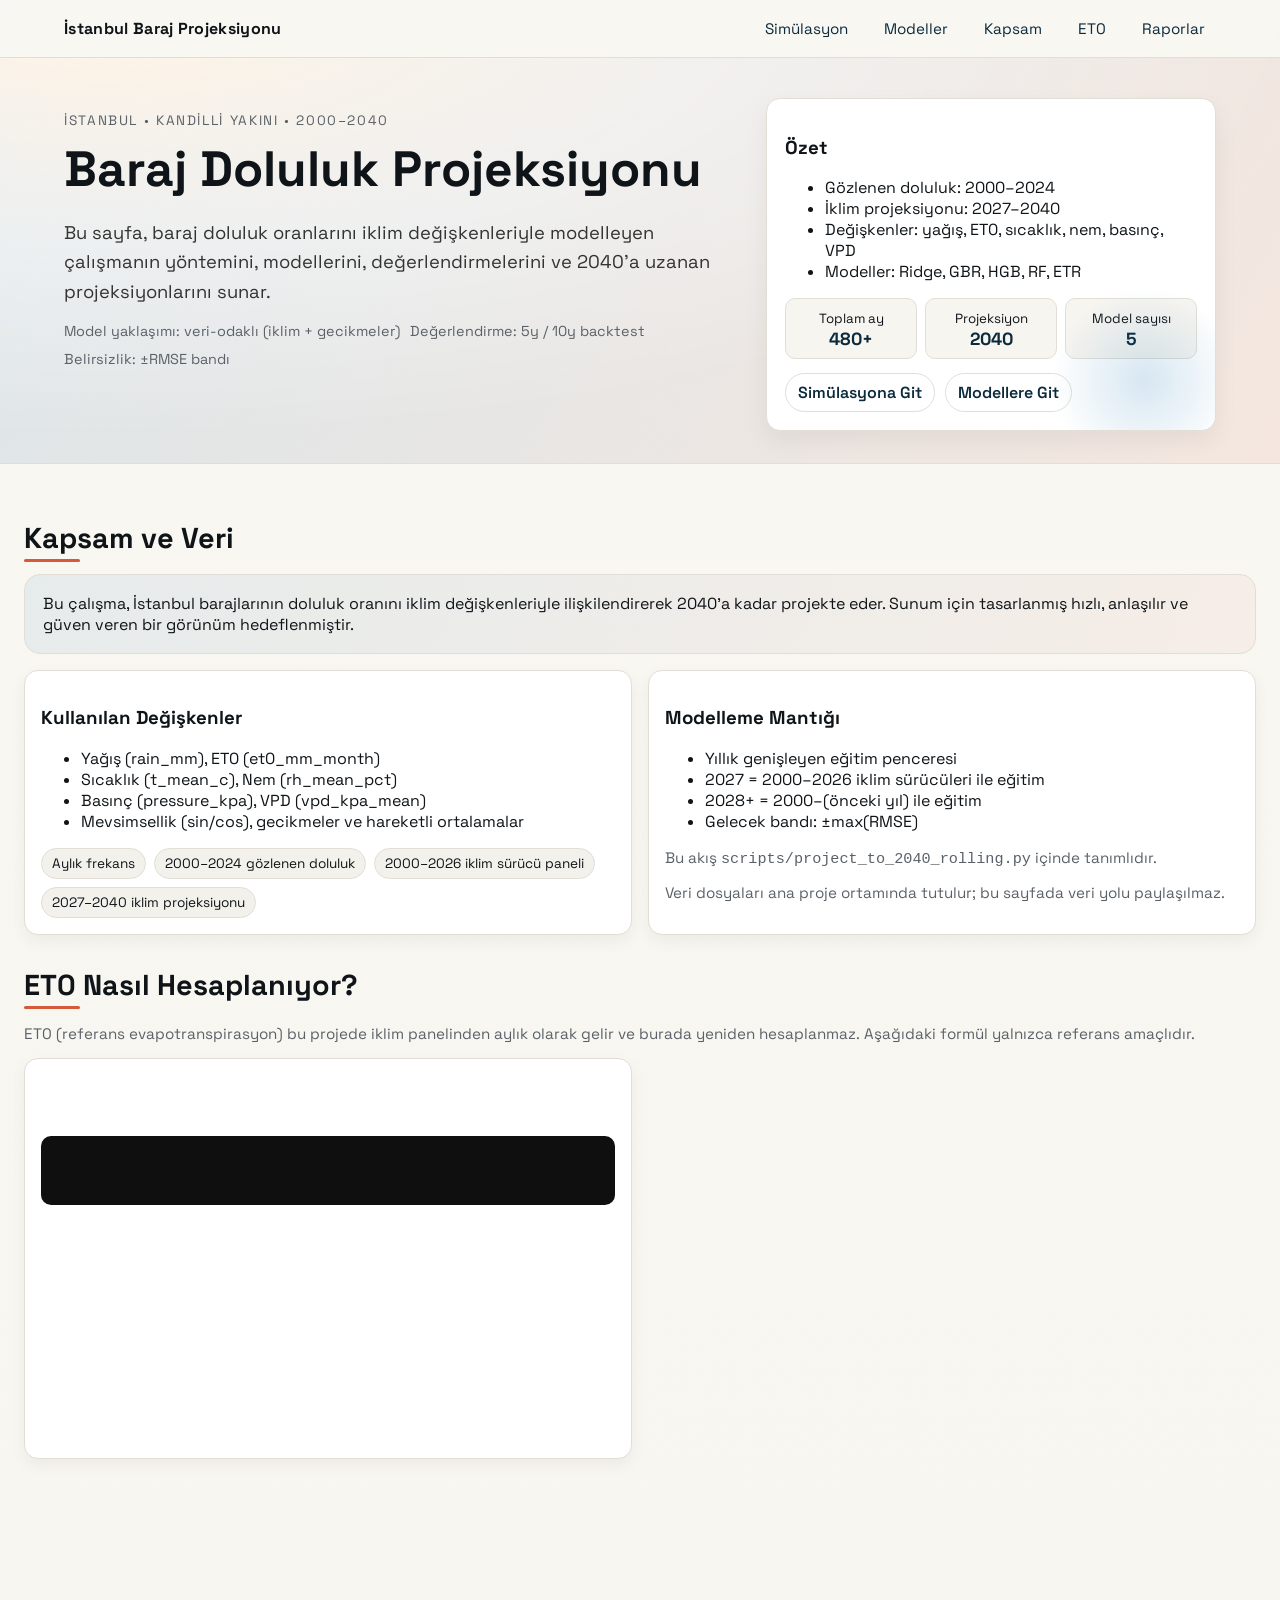
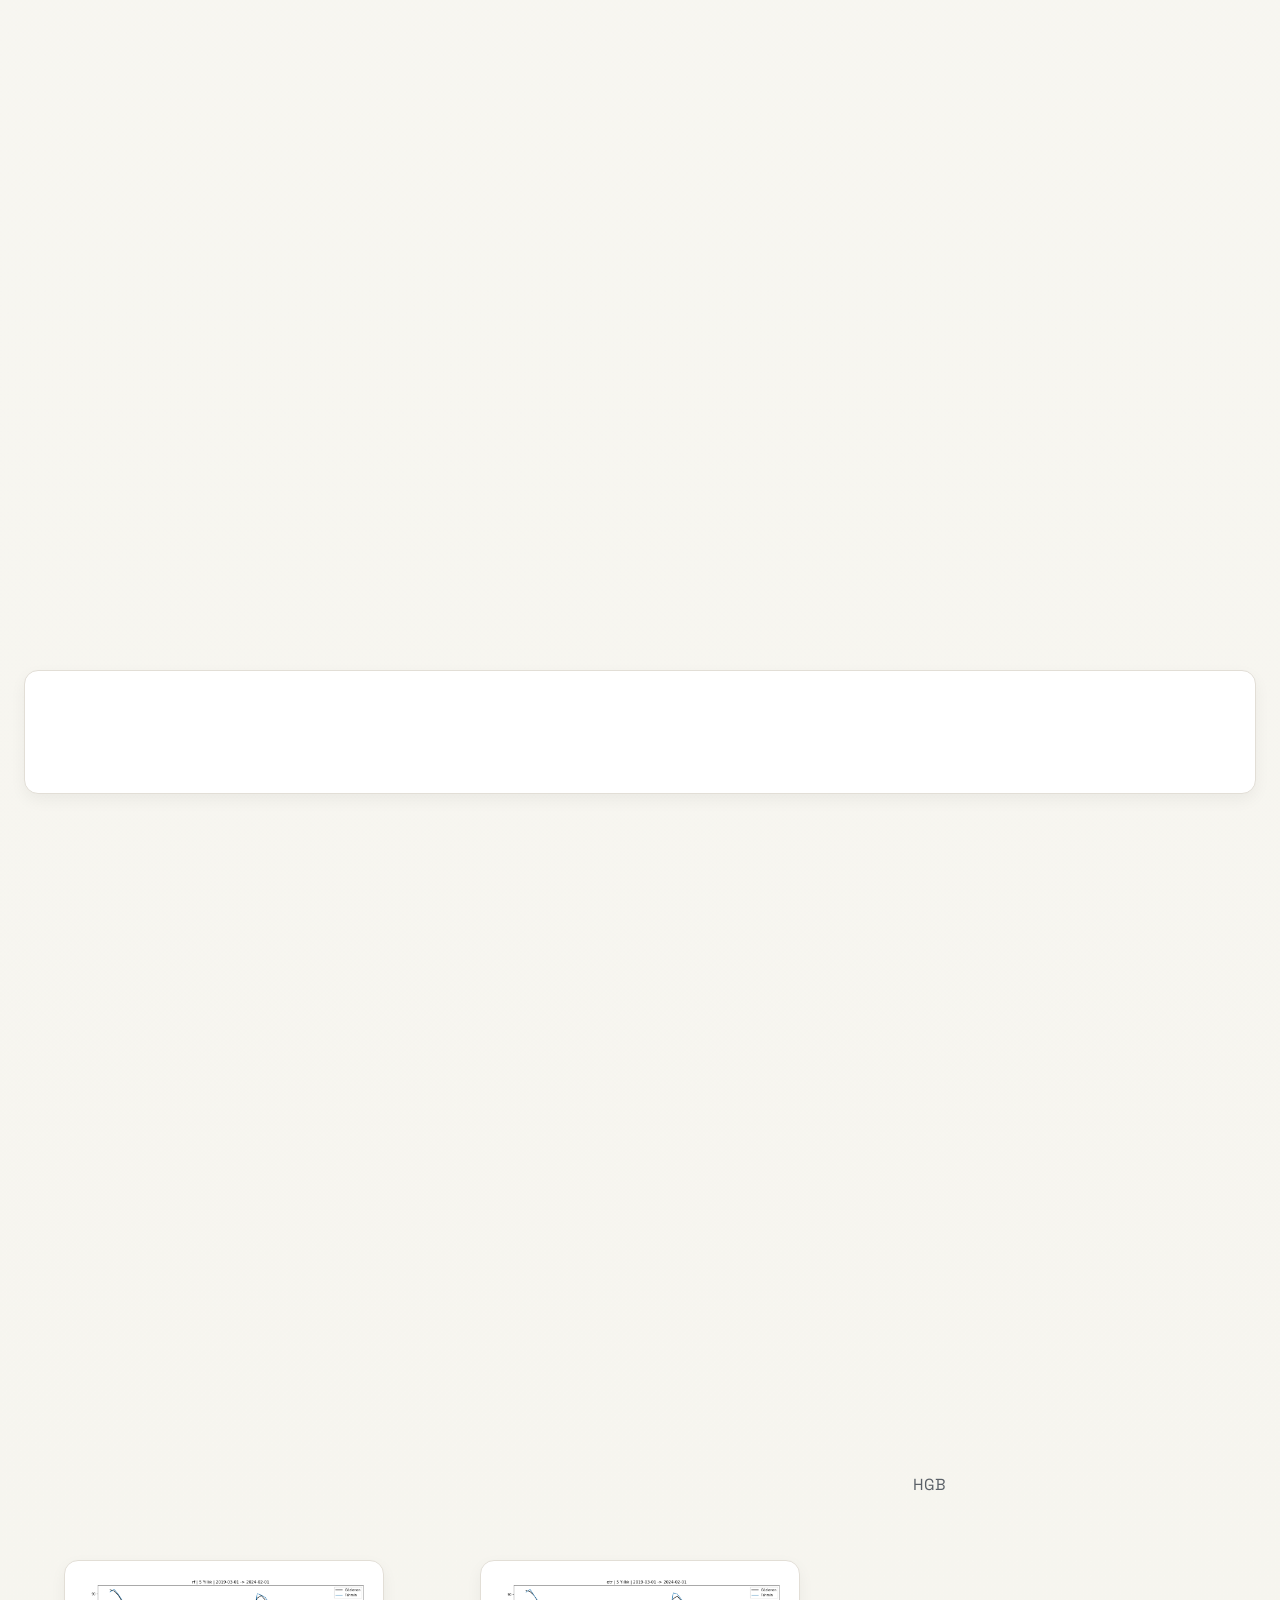
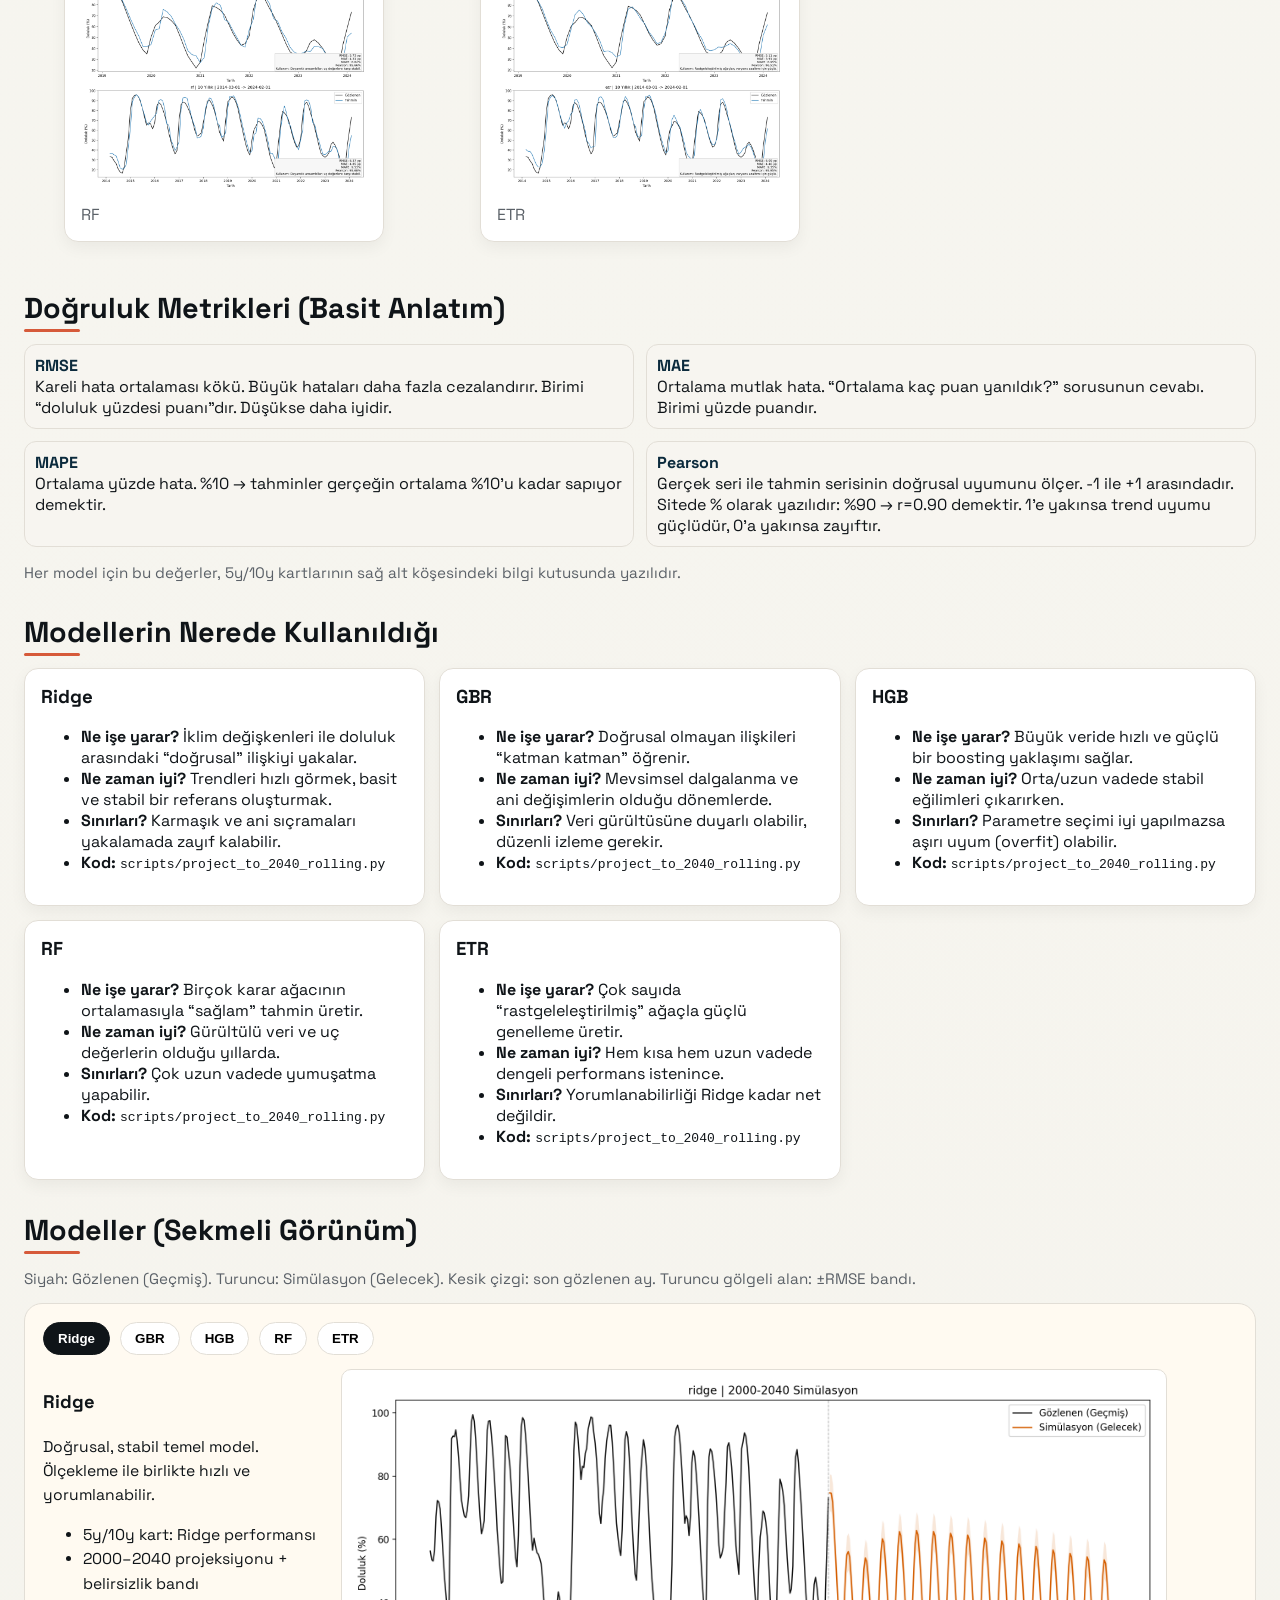
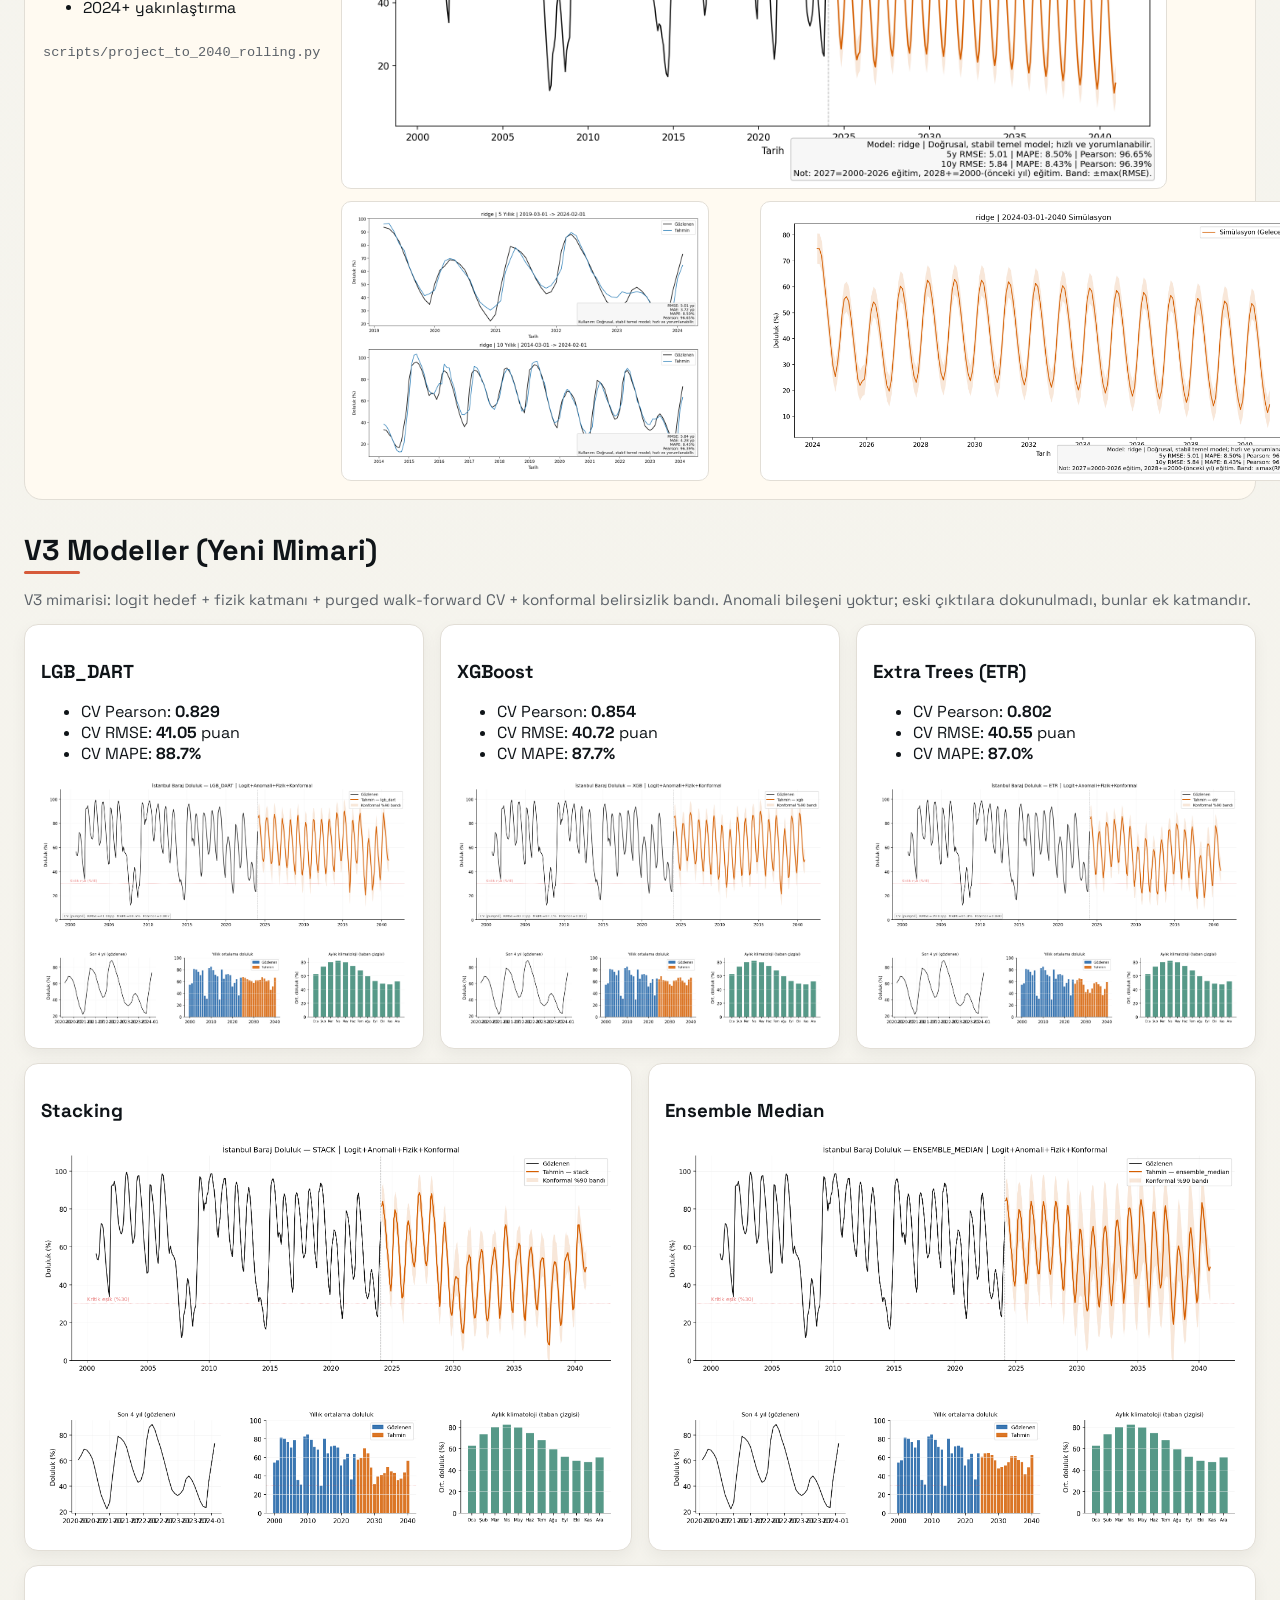
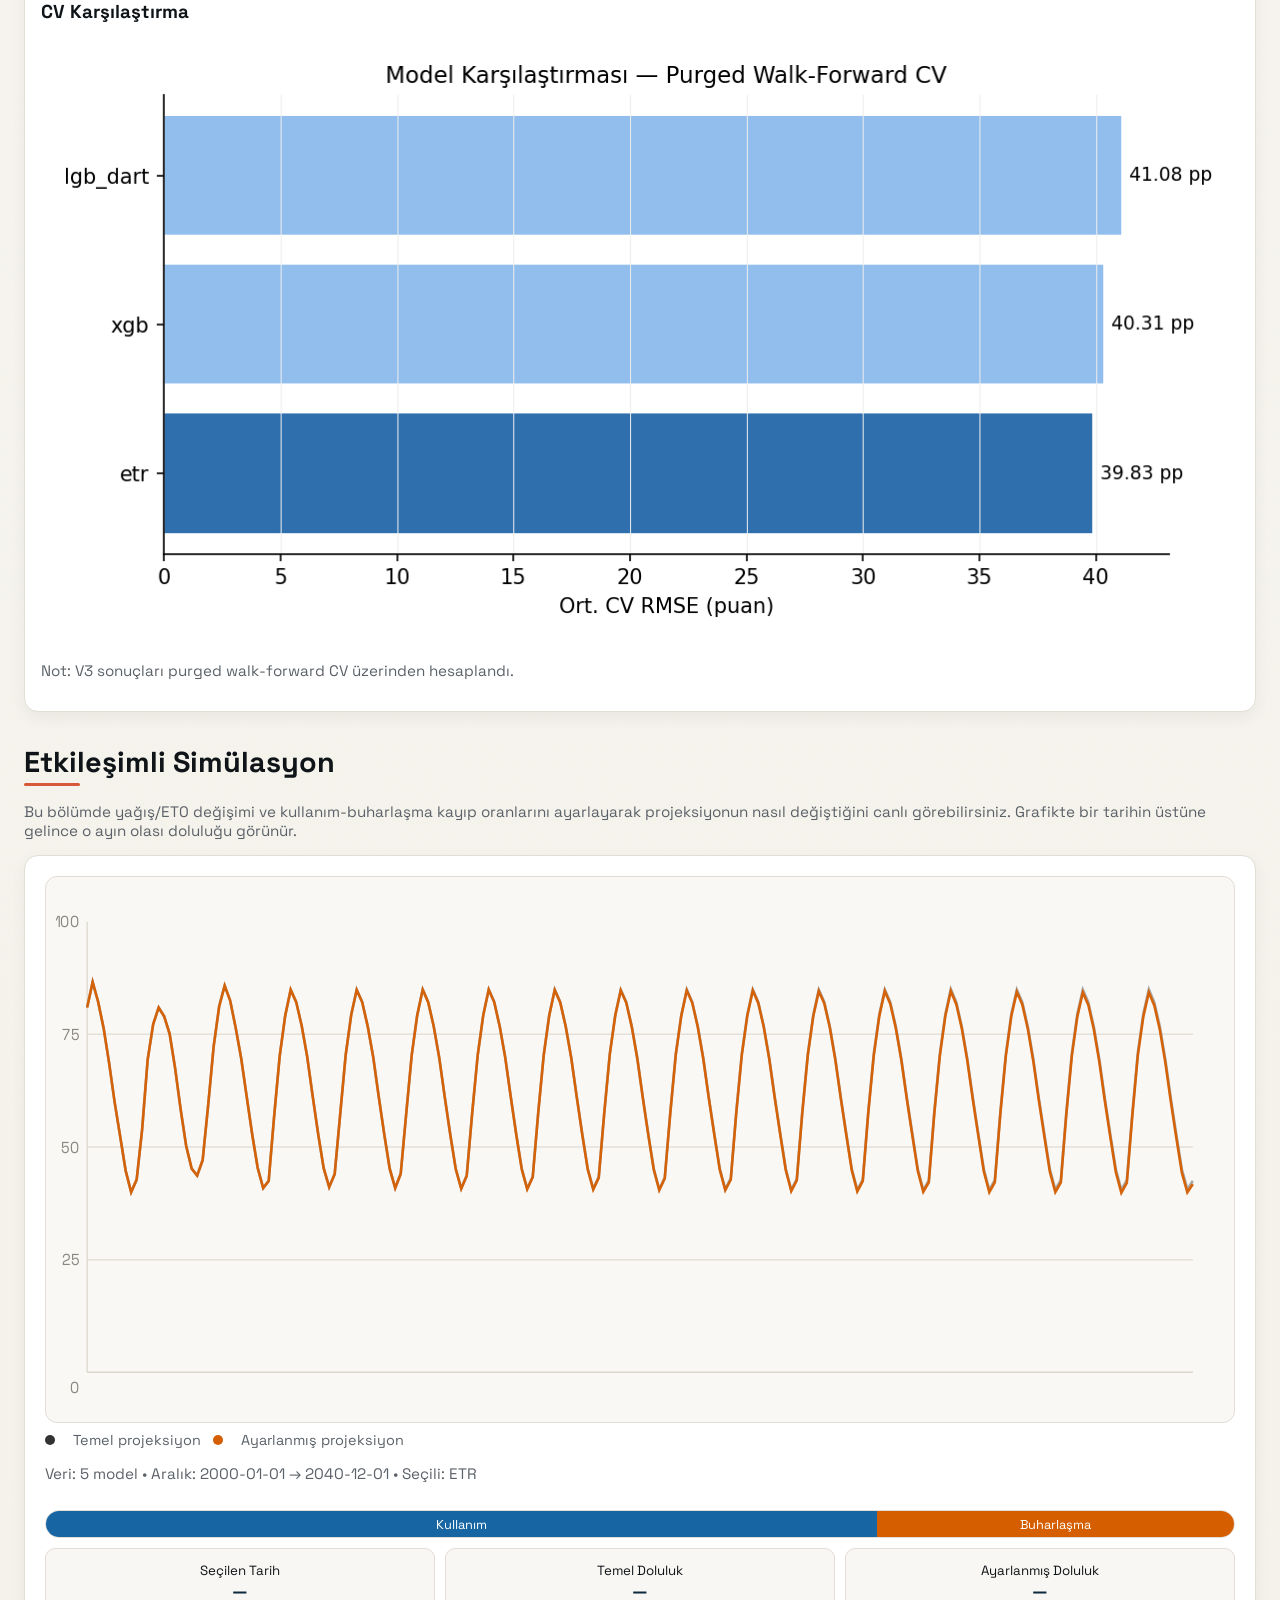
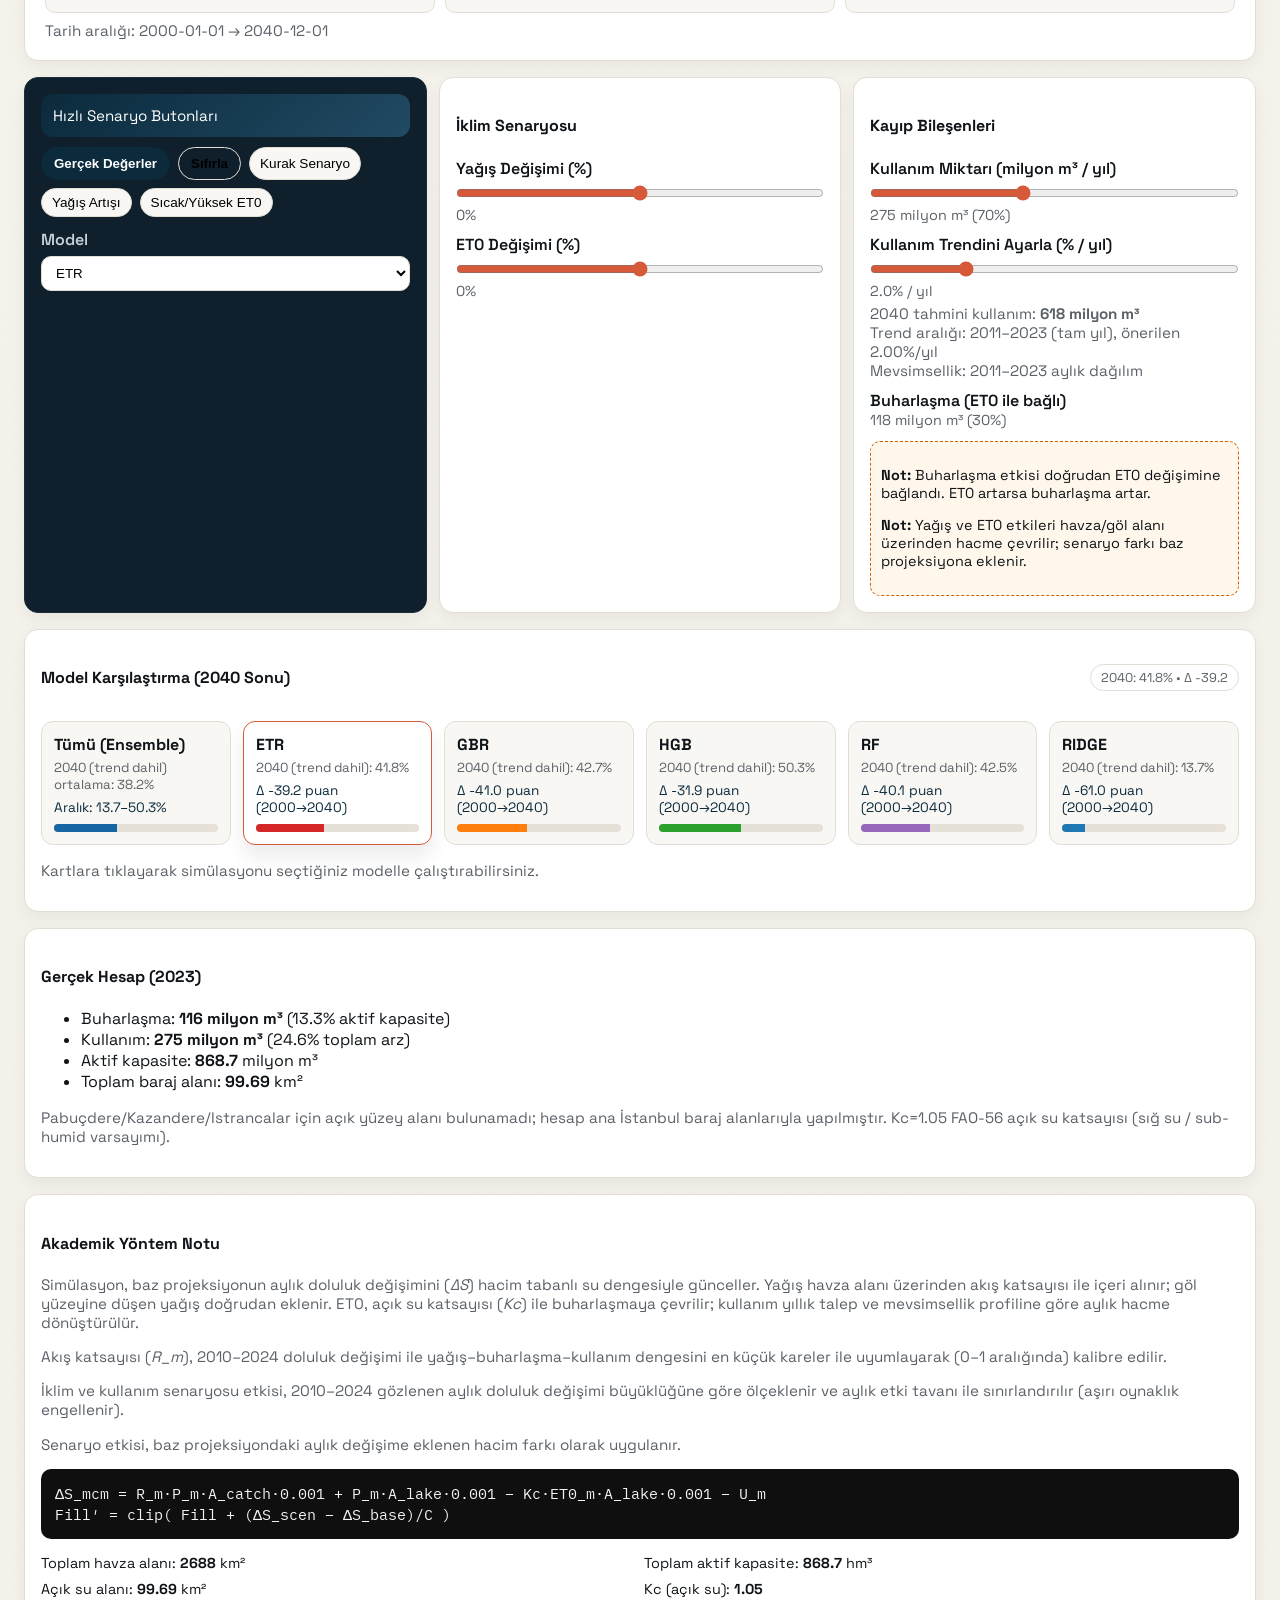
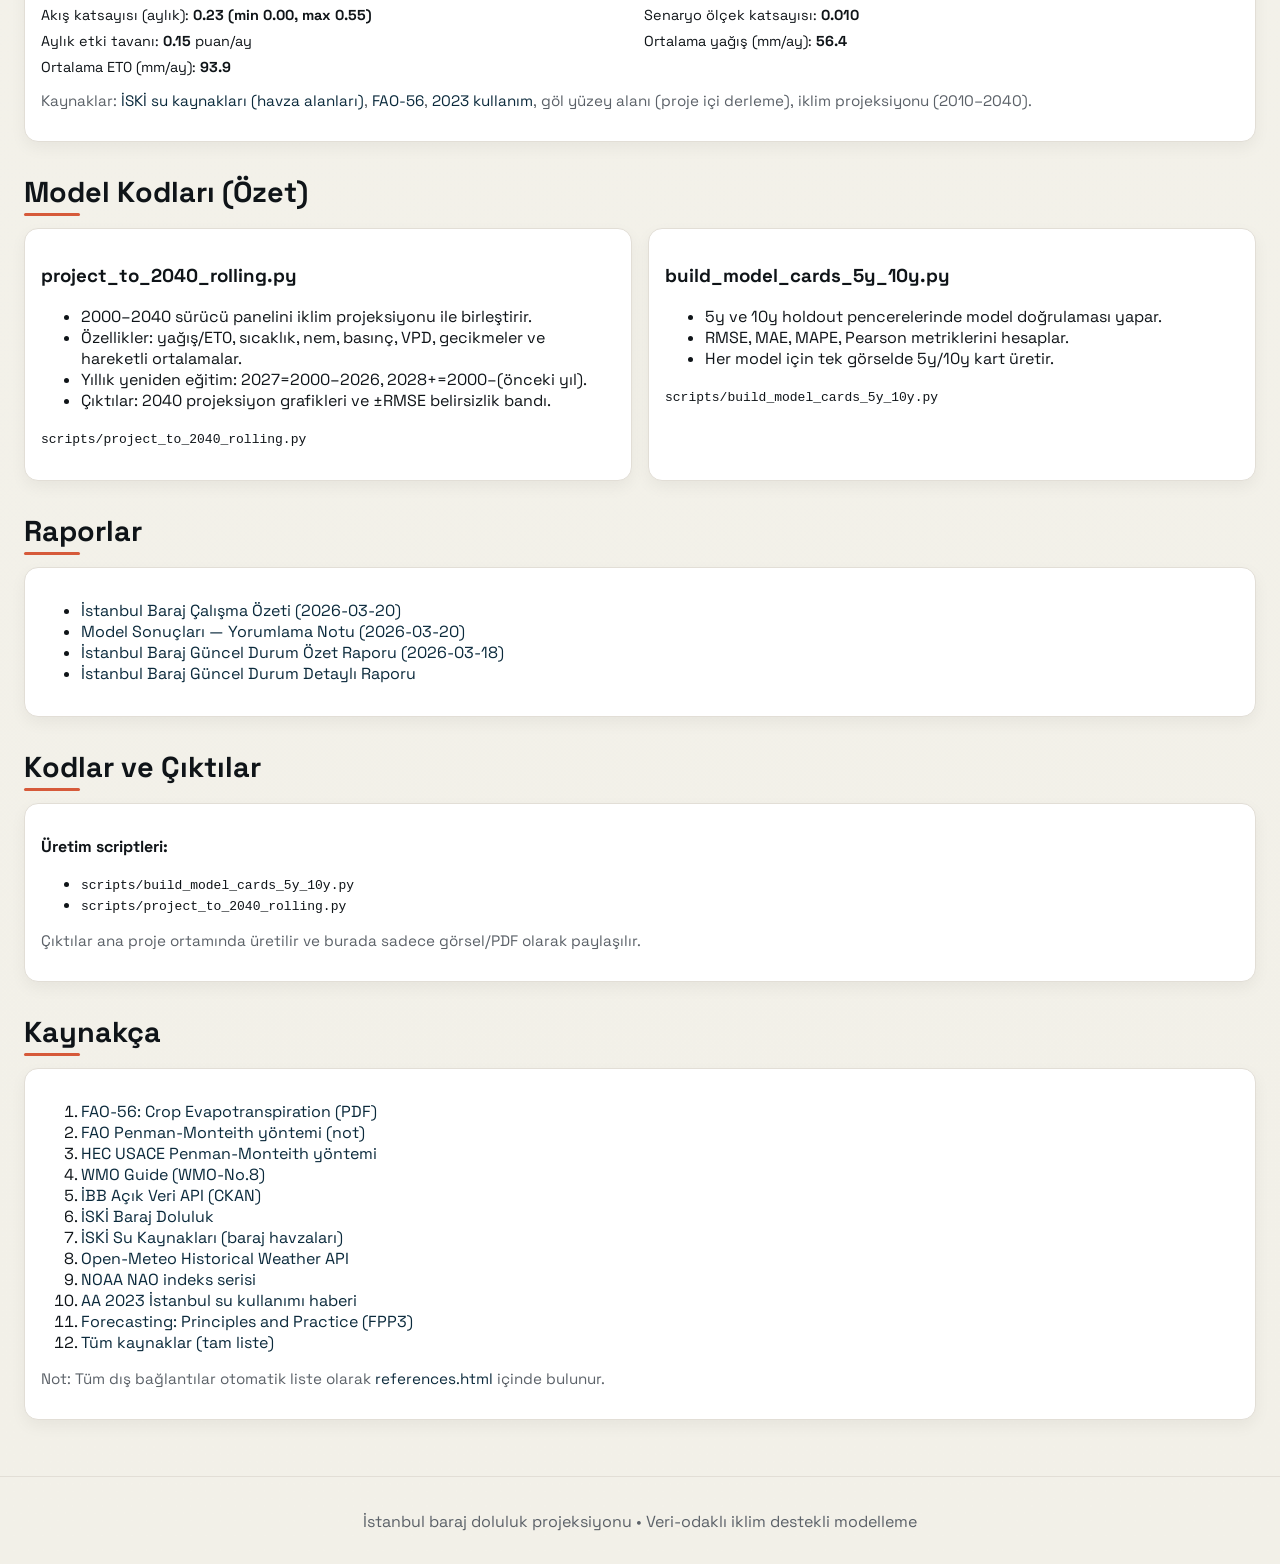
==== commit 335cd4bb: "Simulasyonu kapasite bazli kalibrasyonla stabil hale getir" ====
--- a/index.html
+++ b/index.html
@@ -136,8 +136,8 @@
             </div>
           </div>
           <ul class="link-list">
-            <li><a href="assets/et0/baraj_et0_yearly_trend_robust_explained.png?v=20260321-2" target="_blank" rel="noopener">Yıllık trend grafiği</a></li>
-            <li><a href="assets/et0/baraj_et0_10year_summary.png?v=20260321-2" target="_blank" rel="noopener">10 yıllık özet grafiği</a></li>
+            <li><a href="assets/et0/baraj_et0_yearly_trend_robust_explained.png?v=20260321-3" target="_blank" rel="noopener">Yıllık trend grafiği</a></li>
+            <li><a href="assets/et0/baraj_et0_10year_summary.png?v=20260321-3" target="_blank" rel="noopener">10 yıllık özet grafiği</a></li>
           </ul>
           <p class="note">Kaynaklar: <a href="assets/et0/reports/baraj_et0_real_radiation_summary.json" target="_blank" rel="noopener">ET0 özet JSON</a> · <a href="assets/et0/reports/baraj_et0_method_note_tr.md" target="_blank" rel="noopener">Yöntem notu</a></p>
         </div>
@@ -149,32 +149,32 @@
       <p class="note">Bu bölüm, iklim panelinden türetilen ET0 grafiklerinin baraj odaklı kopyalarıyla hazırlanmıştır.</p>
       <div class="grid three">
         <figure class="card">
-          <a href="assets/et0/baraj_et0_formula_explained.png?v=20260321-2" target="_blank" rel="noopener">
-            <img src="assets/et0/baraj_et0_formula_explained.png?v=20260321-2" alt="ET0 formül açıklaması" />
+          <a href="assets/et0/baraj_et0_formula_explained.png?v=20260321-3" target="_blank" rel="noopener">
+            <img src="assets/et0/baraj_et0_formula_explained.png?v=20260321-3" alt="ET0 formül açıklaması" />
           </a>
           <figcaption>Baraj ET0 — FAO‑56 Penman‑Monteith (referans)</figcaption>
         </figure>
         <figure class="card">
-          <a href="assets/et0/baraj_et0_monthly_explained_2004.png?v=20260321-2" target="_blank" rel="noopener">
-            <img src="assets/et0/baraj_et0_monthly_explained_2004.png?v=20260321-2" alt="ET0 aylık açıklamalı örnek" />
+          <a href="assets/et0/baraj_et0_monthly_explained_2004.png?v=20260321-3" target="_blank" rel="noopener">
+            <img src="assets/et0/baraj_et0_monthly_explained_2004.png?v=20260321-3" alt="ET0 aylık açıklamalı örnek" />
           </a>
           <figcaption>Baraj ET0 — Aylık (örnek yıl)</figcaption>
         </figure>
         <figure class="card">
-          <a href="assets/et0/baraj_et0_yearly_trend_robust_explained.png?v=20260321-2" target="_blank" rel="noopener">
-            <img src="assets/et0/baraj_et0_yearly_trend_robust_explained.png?v=20260321-2" alt="ET0 yıllık trend" />
+          <a href="assets/et0/baraj_et0_yearly_trend_robust_explained.png?v=20260321-3" target="_blank" rel="noopener">
+            <img src="assets/et0/baraj_et0_yearly_trend_robust_explained.png?v=20260321-3" alt="ET0 yıllık trend" />
           </a>
           <figcaption>Baraj ET0 — Yıllık Trend</figcaption>
         </figure>
         <figure class="card">
-          <a href="assets/et0/baraj_et0_10year_summary.png?v=20260321-2" target="_blank" rel="noopener">
-            <img src="assets/et0/baraj_et0_10year_summary.png?v=20260321-2" alt="ET0 10 yıllık özet" />
+          <a href="assets/et0/baraj_et0_10year_summary.png?v=20260321-3" target="_blank" rel="noopener">
+            <img src="assets/et0/baraj_et0_10year_summary.png?v=20260321-3" alt="ET0 10 yıllık özet" />
           </a>
           <figcaption>Baraj ET0 — 10 Yıllık Özet</figcaption>
         </figure>
         <figure class="card">
-          <a href="assets/et0/baraj_et0_monthly_5y_mean.png?v=20260321-2" target="_blank" rel="noopener">
-            <img src="assets/et0/baraj_et0_monthly_5y_mean.png?v=20260321-2" alt="ET0 aylık 5y ortalama" />
+          <a href="assets/et0/baraj_et0_monthly_5y_mean.png?v=20260321-3" target="_blank" rel="noopener">
+            <img src="assets/et0/baraj_et0_monthly_5y_mean.png?v=20260321-3" alt="ET0 aylık 5y ortalama" />
           </a>
           <figcaption>Baraj ET0 — Aylık 5y Ortalama</figcaption>
         </figure>
@@ -215,23 +215,23 @@
       <h2>Model Kartları (5y / 10y)</h2>
       <div class="grid three">
         <figure class="card">
-          <img class="zoomable" src="assets/img/ridge_5y_10y.png?v=20260321-2" alt="Ridge 5y/10y" />
+          <img class="zoomable" src="assets/img/ridge_5y_10y.png?v=20260321-3" alt="Ridge 5y/10y" />
           <figcaption>Ridge</figcaption>
         </figure>
         <figure class="card">
-          <img class="zoomable" src="assets/img/gbr_5y_10y.png?v=20260321-2" alt="GBR 5y/10y" />
+          <img class="zoomable" src="assets/img/gbr_5y_10y.png?v=20260321-3" alt="GBR 5y/10y" />
           <figcaption>GBR</figcaption>
         </figure>
         <figure class="card">
-          <img class="zoomable" src="assets/img/hgb_5y_10y.png?v=20260321-2" alt="HGB 5y/10y" />
+          <img class="zoomable" src="assets/img/hgb_5y_10y.png?v=20260321-3" alt="HGB 5y/10y" />
           <figcaption>HGB</figcaption>
         </figure>
         <figure class="card">
-          <img class="zoomable" src="assets/img/rf_5y_10y.png?v=20260321-2" alt="RF 5y/10y" />
+          <img class="zoomable" src="assets/img/rf_5y_10y.png?v=20260321-3" alt="RF 5y/10y" />
           <figcaption>RF</figcaption>
         </figure>
         <figure class="card">
-          <img class="zoomable" src="assets/img/etr_5y_10y.png?v=20260321-2" alt="ETR 5y/10y" />
+          <img class="zoomable" src="assets/img/etr_5y_10y.png?v=20260321-3" alt="ETR 5y/10y" />
           <figcaption>ETR</figcaption>
         </figure>
       </div>
@@ -337,10 +337,10 @@
               <p><code>scripts/project_to_2040_rolling.py</code></p>
             </div>
             <div class="panel-media">
-              <img class="media-wide zoomable" src="assets/img/ridge_projection_2000_2040.png?v=20260321-2" alt="Ridge 2000-2040" />
+              <img class="media-wide zoomable" src="assets/img/ridge_projection_2000_2040.png?v=20260321-3" alt="Ridge 2000-2040" />
               <div class="media-row">
-                <img class="media-small zoomable" src="assets/img/ridge_5y_10y.png?v=20260321-2" alt="Ridge 5y/10y" />
-                <img class="media-small zoomable" src="assets/img/ridge_projection_2024-03-01_2040.png?v=20260321-2" alt="Ridge 2024-2040" />
+                <img class="media-small zoomable" src="assets/img/ridge_5y_10y.png?v=20260321-3" alt="Ridge 5y/10y" />
+                <img class="media-small zoomable" src="assets/img/ridge_projection_2024-03-01_2040.png?v=20260321-3" alt="Ridge 2024-2040" />
               </div>
             </div>
           </div>
@@ -354,10 +354,10 @@
               <p><code>scripts/project_to_2040_rolling.py</code></p>
             </div>
             <div class="panel-media">
-              <img class="media-wide zoomable" src="assets/img/gbr_projection_2000_2040.png?v=20260321-2" alt="GBR 2000-2040" />
+              <img class="media-wide zoomable" src="assets/img/gbr_projection_2000_2040.png?v=20260321-3" alt="GBR 2000-2040" />
               <div class="media-row">
-                <img class="media-small zoomable" src="assets/img/gbr_5y_10y.png?v=20260321-2" alt="GBR 5y/10y" />
-                <img class="media-small zoomable" src="assets/img/gbr_projection_2024-03-01_2040.png?v=20260321-2" alt="GBR 2024-2040" />
+                <img class="media-small zoomable" src="assets/img/gbr_5y_10y.png?v=20260321-3" alt="GBR 5y/10y" />
+                <img class="media-small zoomable" src="assets/img/gbr_projection_2024-03-01_2040.png?v=20260321-3" alt="GBR 2024-2040" />
               </div>
             </div>
           </div>
@@ -371,10 +371,10 @@
               <p><code>scripts/project_to_2040_rolling.py</code></p>
             </div>
             <div class="panel-media">
-              <img class="media-wide zoomable" src="assets/img/hgb_projection_2000_2040.png?v=20260321-2" alt="HGB 2000-2040" />
+              <img class="media-wide zoomable" src="assets/img/hgb_projection_2000_2040.png?v=20260321-3" alt="HGB 2000-2040" />
               <div class="media-row">
-                <img class="media-small zoomable" src="assets/img/hgb_5y_10y.png?v=20260321-2" alt="HGB 5y/10y" />
-                <img class="media-small zoomable" src="assets/img/hgb_projection_2024-03-01_2040.png?v=20260321-2" alt="HGB 2024-2040" />
+                <img class="media-small zoomable" src="assets/img/hgb_5y_10y.png?v=20260321-3" alt="HGB 5y/10y" />
+                <img class="media-small zoomable" src="assets/img/hgb_projection_2024-03-01_2040.png?v=20260321-3" alt="HGB 2024-2040" />
               </div>
             </div>
           </div>
@@ -388,10 +388,10 @@
               <p><code>scripts/project_to_2040_rolling.py</code></p>
             </div>
             <div class="panel-media">
-              <img class="media-wide zoomable" src="assets/img/rf_projection_2000_2040.png?v=20260321-2" alt="RF 2000-2040" />
+              <img class="media-wide zoomable" src="assets/img/rf_projection_2000_2040.png?v=20260321-3" alt="RF 2000-2040" />
               <div class="media-row">
-                <img class="media-small zoomable" src="assets/img/rf_5y_10y.png?v=20260321-2" alt="RF 5y/10y" />
-                <img class="media-small zoomable" src="assets/img/rf_projection_2024-03-01_2040.png?v=20260321-2" alt="RF 2024-2040" />
+                <img class="media-small zoomable" src="assets/img/rf_5y_10y.png?v=20260321-3" alt="RF 5y/10y" />
+                <img class="media-small zoomable" src="assets/img/rf_projection_2024-03-01_2040.png?v=20260321-3" alt="RF 2024-2040" />
               </div>
             </div>
           </div>
@@ -405,10 +405,10 @@
               <p><code>scripts/project_to_2040_rolling.py</code></p>
             </div>
             <div class="panel-media">
-              <img class="media-wide zoomable" src="assets/img/etr_projection_2000_2040.png?v=20260321-2" alt="ETR 2000-2040" />
+              <img class="media-wide zoomable" src="assets/img/etr_projection_2000_2040.png?v=20260321-3" alt="ETR 2000-2040" />
               <div class="media-row">
-                <img class="media-small zoomable" src="assets/img/etr_5y_10y.png?v=20260321-2" alt="ETR 5y/10y" />
-                <img class="media-small zoomable" src="assets/img/etr_projection_2024-03-01_2040.png?v=20260321-2" alt="ETR 2024-2040" />
+                <img class="media-small zoomable" src="assets/img/etr_5y_10y.png?v=20260321-3" alt="ETR 5y/10y" />
+                <img class="media-small zoomable" src="assets/img/etr_projection_2024-03-01_2040.png?v=20260321-3" alt="ETR 2024-2040" />
               </div>
             </div>
           </div>
@@ -428,7 +428,7 @@
             <li>CV RMSE: <strong>41.05</strong> puan</li>
             <li>CV MAPE: <strong>88.7%</strong></li>
           </ul>
-          <img class="zoomable" src="assets/v3/lgb_dart_v3_projection.png?v=20260321-2" alt="LGB DART v3 projection"/>
+          <img class="zoomable" src="assets/v3/lgb_dart_v3_projection.png?v=20260321-3" alt="LGB DART v3 projection"/>
         </div>
         <div class="card">
           <h3>XGBoost</h3>
@@ -437,7 +437,7 @@
             <li>CV RMSE: <strong>40.72</strong> puan</li>
             <li>CV MAPE: <strong>87.7%</strong></li>
           </ul>
-          <img class="zoomable" src="assets/v3/xgb_v3_projection.png?v=20260321-2" alt="XGBoost v3 projection"/>
+          <img class="zoomable" src="assets/v3/xgb_v3_projection.png?v=20260321-3" alt="XGBoost v3 projection"/>
         </div>
         <div class="card">
           <h3>Extra Trees (ETR)</h3>
@@ -446,22 +446,22 @@
             <li>CV RMSE: <strong>40.55</strong> puan</li>
             <li>CV MAPE: <strong>87.0%</strong></li>
           </ul>
-          <img class="zoomable" src="assets/v3/etr_v3_projection.png?v=20260321-2" alt="ETR v3 projection"/>
+          <img class="zoomable" src="assets/v3/etr_v3_projection.png?v=20260321-3" alt="ETR v3 projection"/>
         </div>
       </div>
       <div class="grid two" style="margin-top:14px;">
         <div class="card">
           <h3>Stacking</h3>
-          <img class="zoomable" src="assets/v3/stack_v3_projection.png?v=20260321-2" alt="Stacking v3 projection"/>
+          <img class="zoomable" src="assets/v3/stack_v3_projection.png?v=20260321-3" alt="Stacking v3 projection"/>
         </div>
         <div class="card">
           <h3>Ensemble Median</h3>
-          <img class="zoomable" src="assets/v3/ensemble_median_v3_projection.png?v=20260321-2" alt="Ensemble median v3 projection"/>
+          <img class="zoomable" src="assets/v3/ensemble_median_v3_projection.png?v=20260321-3" alt="Ensemble median v3 projection"/>
         </div>
       </div>
       <div class="card" style="margin-top:14px;">
         <h3>CV Karşılaştırma</h3>
-        <img class="zoomable" src="assets/v3/model_comparison_cv.png?v=20260321-2" alt="V3 CV comparison"/>
+        <img class="zoomable" src="assets/v3/model_comparison_cv.png?v=20260321-3" alt="V3 CV comparison"/>
         <p class="note">Not: V3 sonuçları purged walk‑forward CV üzerinden hesaplandı.</p>
       </div>
     </section>
@@ -526,11 +526,11 @@
           <div class="card">
             <h4>İklim Senaryosu</h4>
             <label>Yağış Değişimi (%)</label>
-            <input type="range" id="sim-rain" min="-30" max="30" value="0" />
+            <input type="range" id="sim-rain" min="-20" max="20" value="0" />
             <div class="value" id="sim-rain-val">0%</div>
 
             <label>ET0 Değişimi (%)</label>
-            <input type="range" id="sim-et0" min="-30" max="30" value="0" />
+            <input type="range" id="sim-et0" min="-20" max="20" value="0" />
             <div class="value" id="sim-et0-val">0%</div>
           </div>
 
@@ -581,7 +581,7 @@
           <h4>Akademik Yöntem Notu</h4>
           <p class="note">Simülasyon, baz projeksiyonun aylık doluluk değişimini (<em>ΔS</em>) hacim tabanlı su dengesiyle günceller. Yağış havza alanı üzerinden akış katsayısı ile içeri alınır; göl yüzeyine düşen yağış doğrudan eklenir. ET0, açık su katsayısı (<em>Kc</em>) ile buharlaşmaya çevrilir; kullanım yıllık talep ve mevsimsellik profiline göre aylık hacme dönüştürülür.</p>
           <p class="note">Akış katsayısı (<em>R_m</em>), 2010–2024 doluluk değişimi ile yağış–buharlaşma–kullanım dengesini en küçük kareler ile uyumlayarak (0–1 aralığında) kalibre edilir.</p>
-          <p class="note">İklim ve kullanım senaryosu etkisi, 2010–2024 gözlenen aylık doluluk değişimi büyüklüğüne göre ölçeklenir (aşırı oynaklık engellenir).</p>
+          <p class="note">İklim ve kullanım senaryosu etkisi, 2010–2024 gözlenen aylık doluluk değişimi büyüklüğüne göre ölçeklenir ve aylık etki tavanı ile sınırlandırılır (aşırı oynaklık engellenir).</p>
           <p class="note">Senaryo etkisi, baz projeksiyondaki aylık değişime eklenen hacim farkı olarak uygulanır.</p>
           <pre class="formula">ΔS_mcm = R_m·P_m·A_catch·0.001 + P_m·A_lake·0.001 − Kc·ET0_m·A_lake·0.001 − U_m
 Fill′ = clip( Fill + (ΔS_scen − ΔS_base)/C )</pre>
@@ -591,6 +591,8 @@
             <div>Açık su alanı: <strong id="param-lake-area">—</strong> km²</div>
             <div>Kc (açık su): <strong id="param-kc">—</strong></div>
             <div>Akış katsayısı (aylık): <strong id="param-runoff">—</strong></div>
+            <div>Senaryo ölçek katsayısı: <strong id="param-adj-scale">—</strong></div>
+            <div>Aylık etki tavanı: <strong id="param-delta-cap">—</strong> puan/ay</div>
             <div>Ortalama yağış (mm/ay): <strong id="param-mean-rain">—</strong></div>
             <div>Ortalama ET0 (mm/ay): <strong id="param-mean-et0">—</strong></div>
           </div>
@@ -1039,7 +1041,12 @@
           - (inflowBase + lakeRainBase - evapBase - baseUseMonthlySeasonal);
         const deltaPct = capacityMcm ? (deltaMcm / capacityMcm) * 100 : 0;
         const adjScale = coeff.adjustment_cap_scale ?? 1;
-        const deltaAdj = deltaPct * adjScale;
+        const capPp = coeff.scenario_delta_cap_pp ?? 0.16;
+        const dampingFloor = coeff.scenario_damping_floor ?? 0.25;
+        const headroom = clamp(Math.min(prevAdj, 100 - prevAdj) / 50, 0, 1);
+        const dynamicDamping = dampingFloor + (1 - dampingFloor) * headroom;
+        const deltaAdjRaw = deltaPct * adjScale * dynamicDamping;
+        const deltaAdj = clamp(deltaAdjRaw, -capPp, capPp);
 
         const next = clamp(prevAdj + baseDelta + deltaAdj, 0, 100);
         prevAdj = next;
@@ -1278,6 +1285,8 @@
       const lakeEl = document.getElementById('param-lake-area');
       const kcEl = document.getElementById('param-kc');
       const runoffEl = document.getElementById('param-runoff');
+      const adjScaleEl = document.getElementById('param-adj-scale');
+      const deltaCapEl = document.getElementById('param-delta-cap');
       const meanRainEl = document.getElementById('param-mean-rain');
       const meanEt0El = document.getElementById('param-mean-et0');
       const lakeAreaKm2 = baseline && baseline.area_km2_total ? baseline.area_km2_total : 99.69;
@@ -1329,6 +1338,14 @@
         }
         runoffEl.textContent = text;
       }
+      if (adjScaleEl) {
+        const scale = coeff.adjustment_cap_scale ?? 1;
+        adjScaleEl.textContent = Number(scale).toFixed(3);
+      }
+      if (deltaCapEl) {
+        const capPp = coeff.scenario_delta_cap_pp ?? 0.16;
+        deltaCapEl.textContent = Number(capPp).toFixed(2);
+      }
       if (meanRainEl && climateClim && climateClim.length) {
         const meanRain = climateClim.reduce((sum, row) => sum + row.precip, 0) / climateClim.length;
         meanRainEl.textContent = `${meanRain.toFixed(1)}`;
@@ -1415,14 +1432,14 @@
       btn.addEventListener('click', () => {
         const sc = btn.dataset.scenario;
         if (sc === 'dry') {
-          document.getElementById('sim-rain').value = -15;
+          document.getElementById('sim-rain').value = -10;
+          document.getElementById('sim-et0').value = 7;
+        } else if (sc === 'wet') {
+          document.getElementById('sim-rain').value = 10;
+          document.getElementById('sim-et0').value = -4;
+        } else if (sc === 'heat') {
+          document.getElementById('sim-rain').value = -6;
           document.getElementById('sim-et0').value = 10;
-        } else if (sc === 'wet') {
-          document.getElementById('sim-rain').value = 15;
-          document.getElementById('sim-et0').value = -5;
-        } else if (sc === 'heat') {
-          document.getElementById('sim-rain').value = -5;
-          document.getElementById('sim-et0').value = 15;
         }
         renderSim();
       });
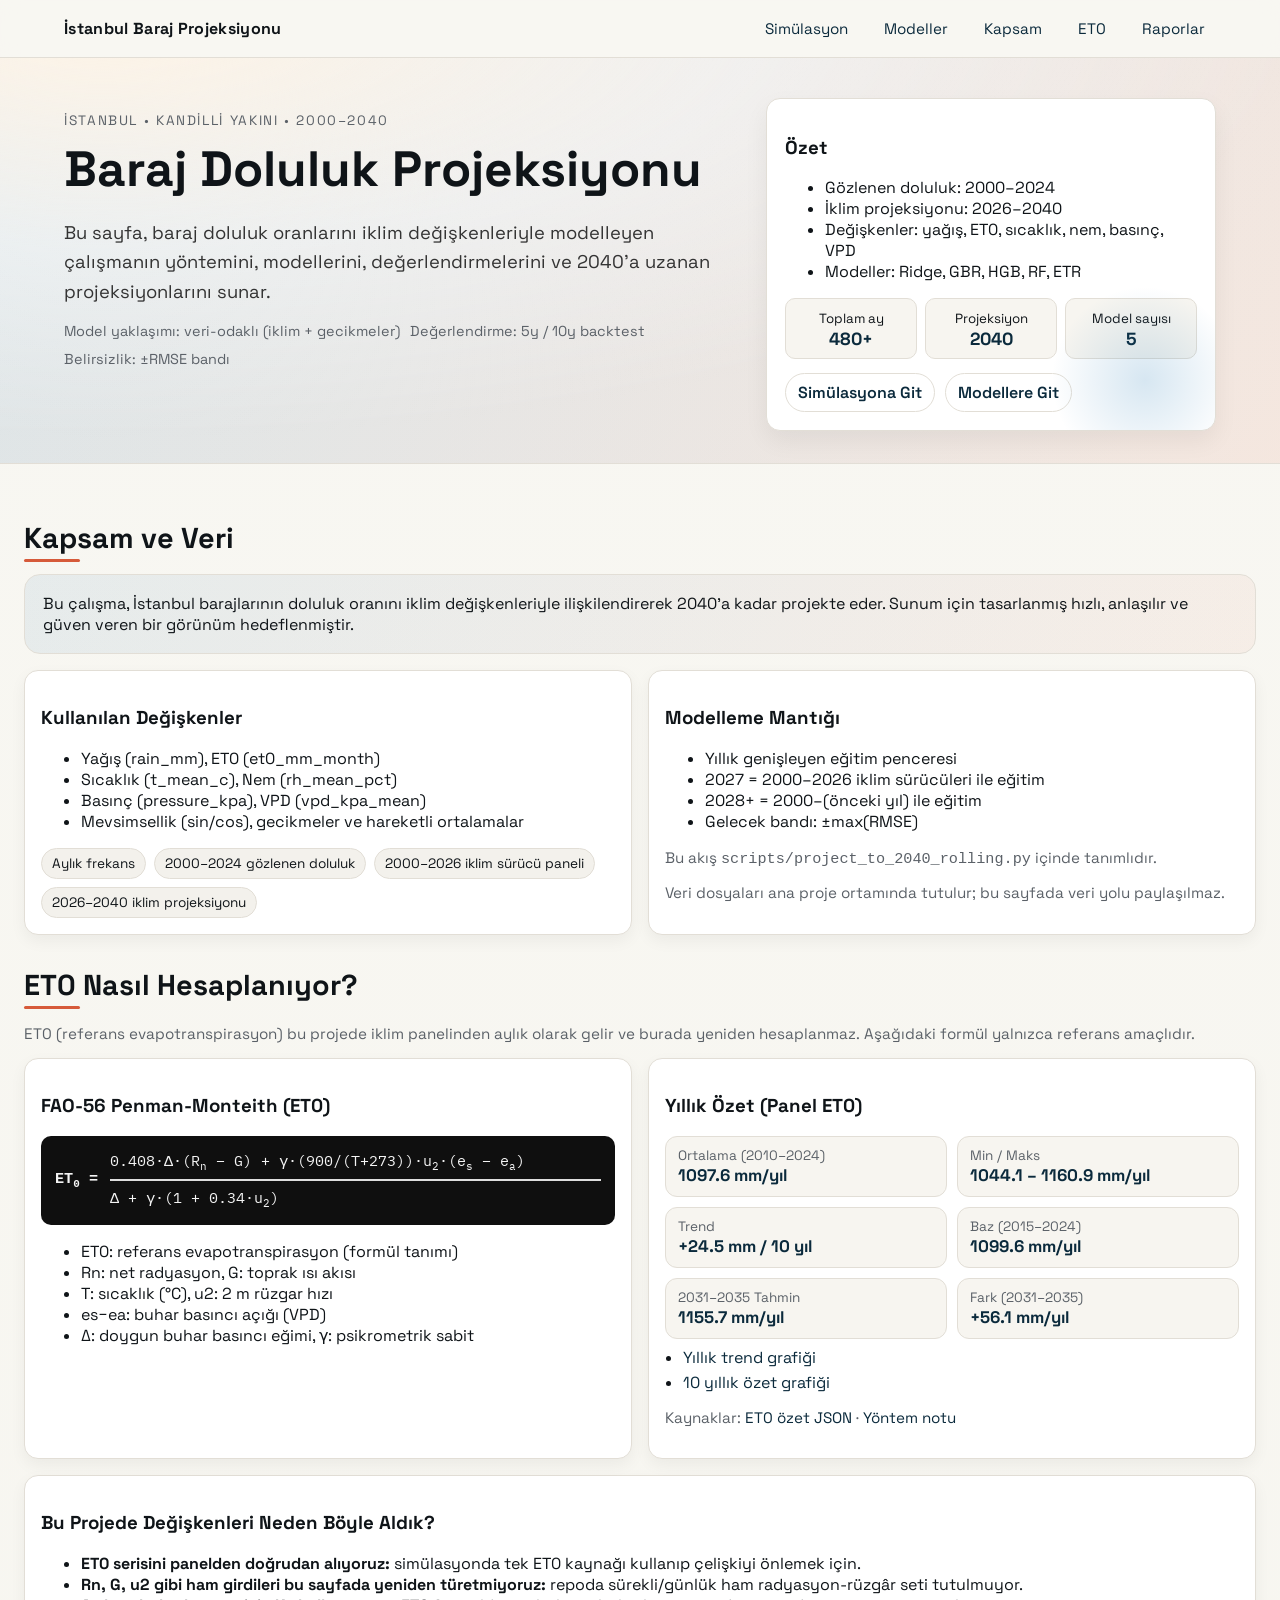
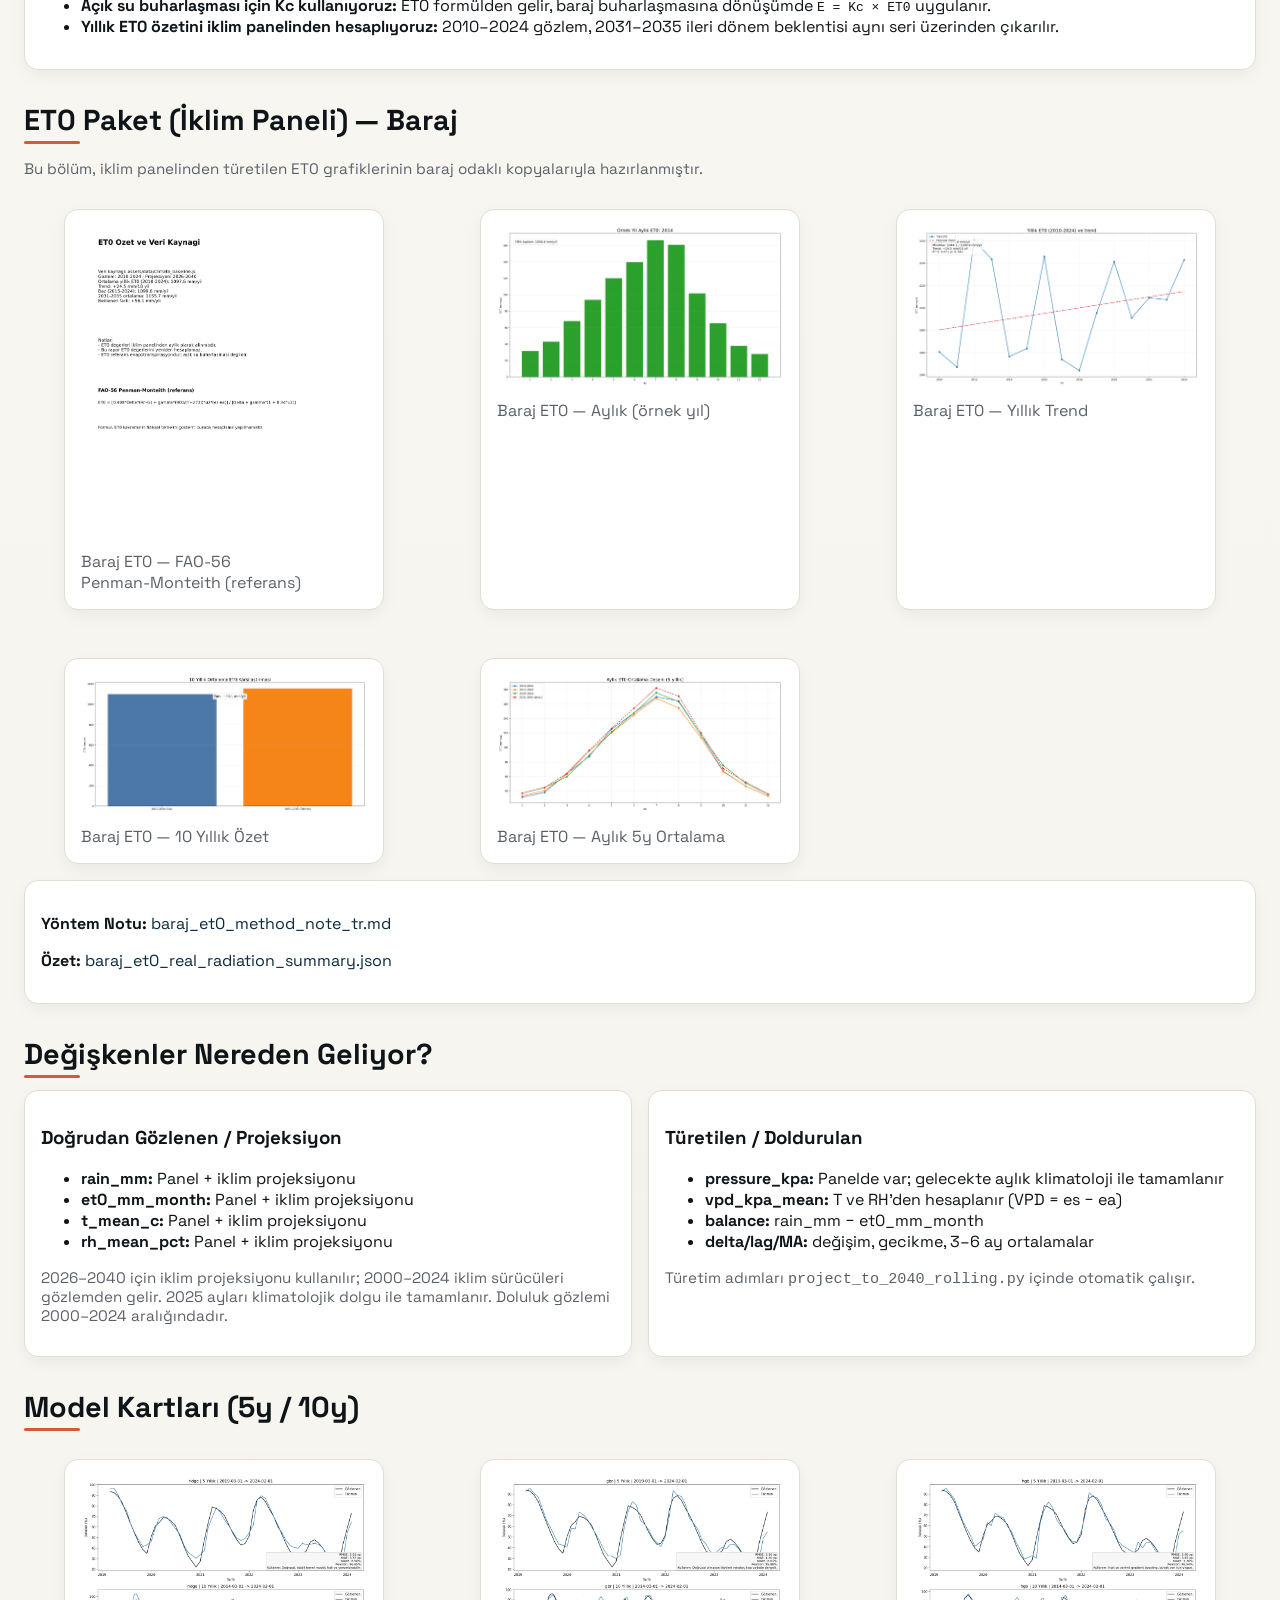
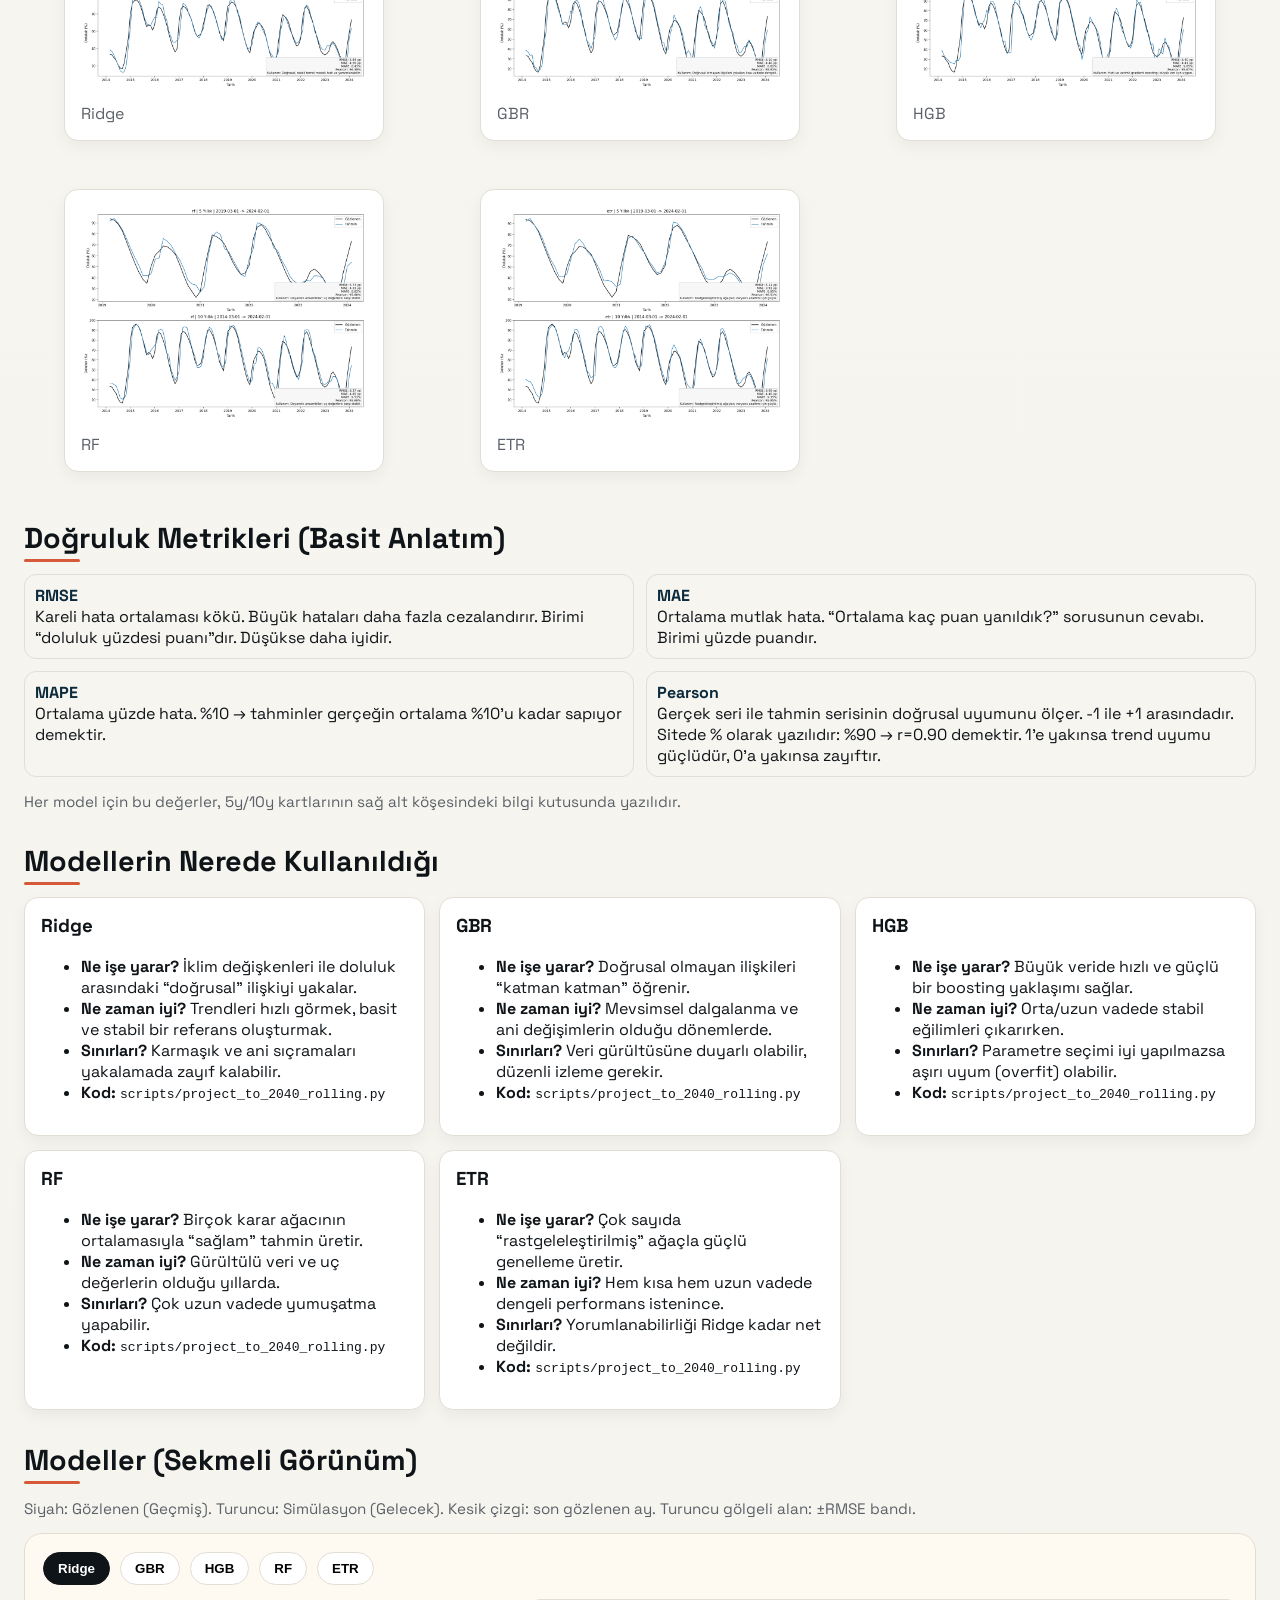
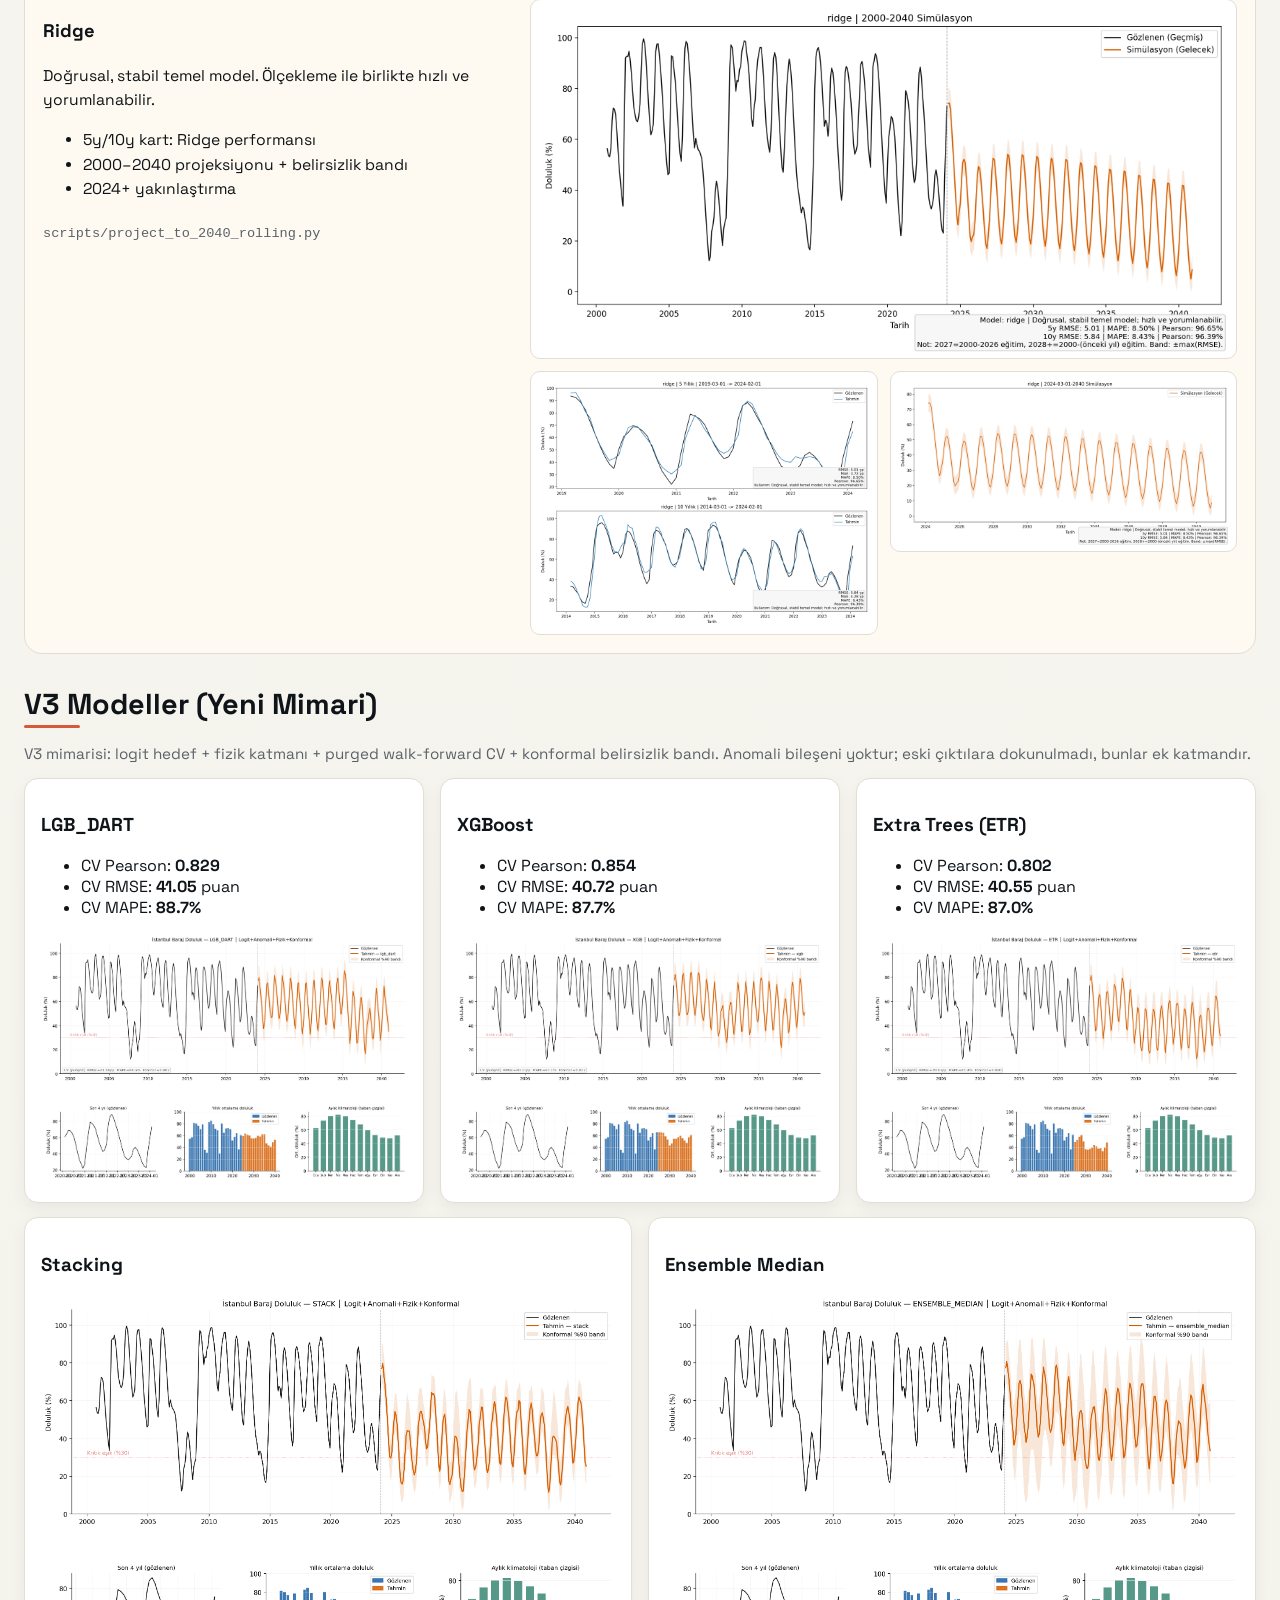
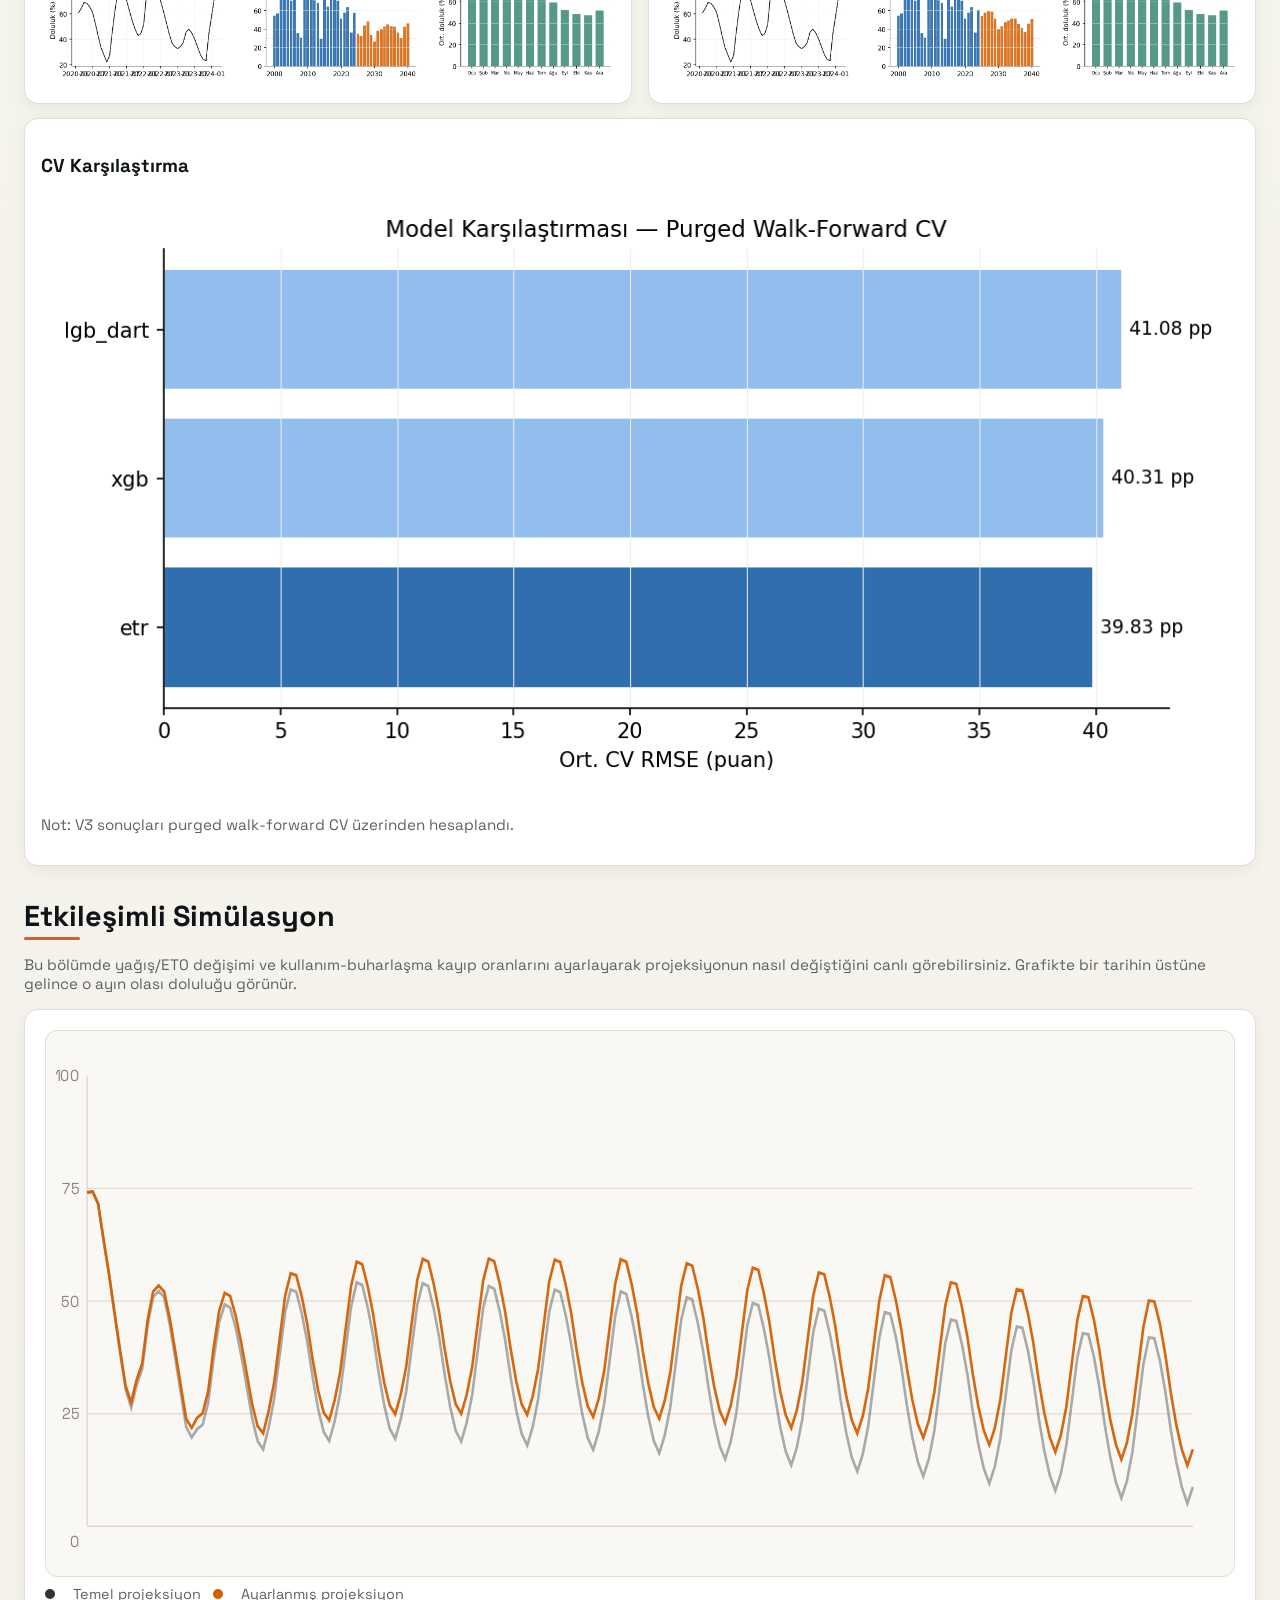
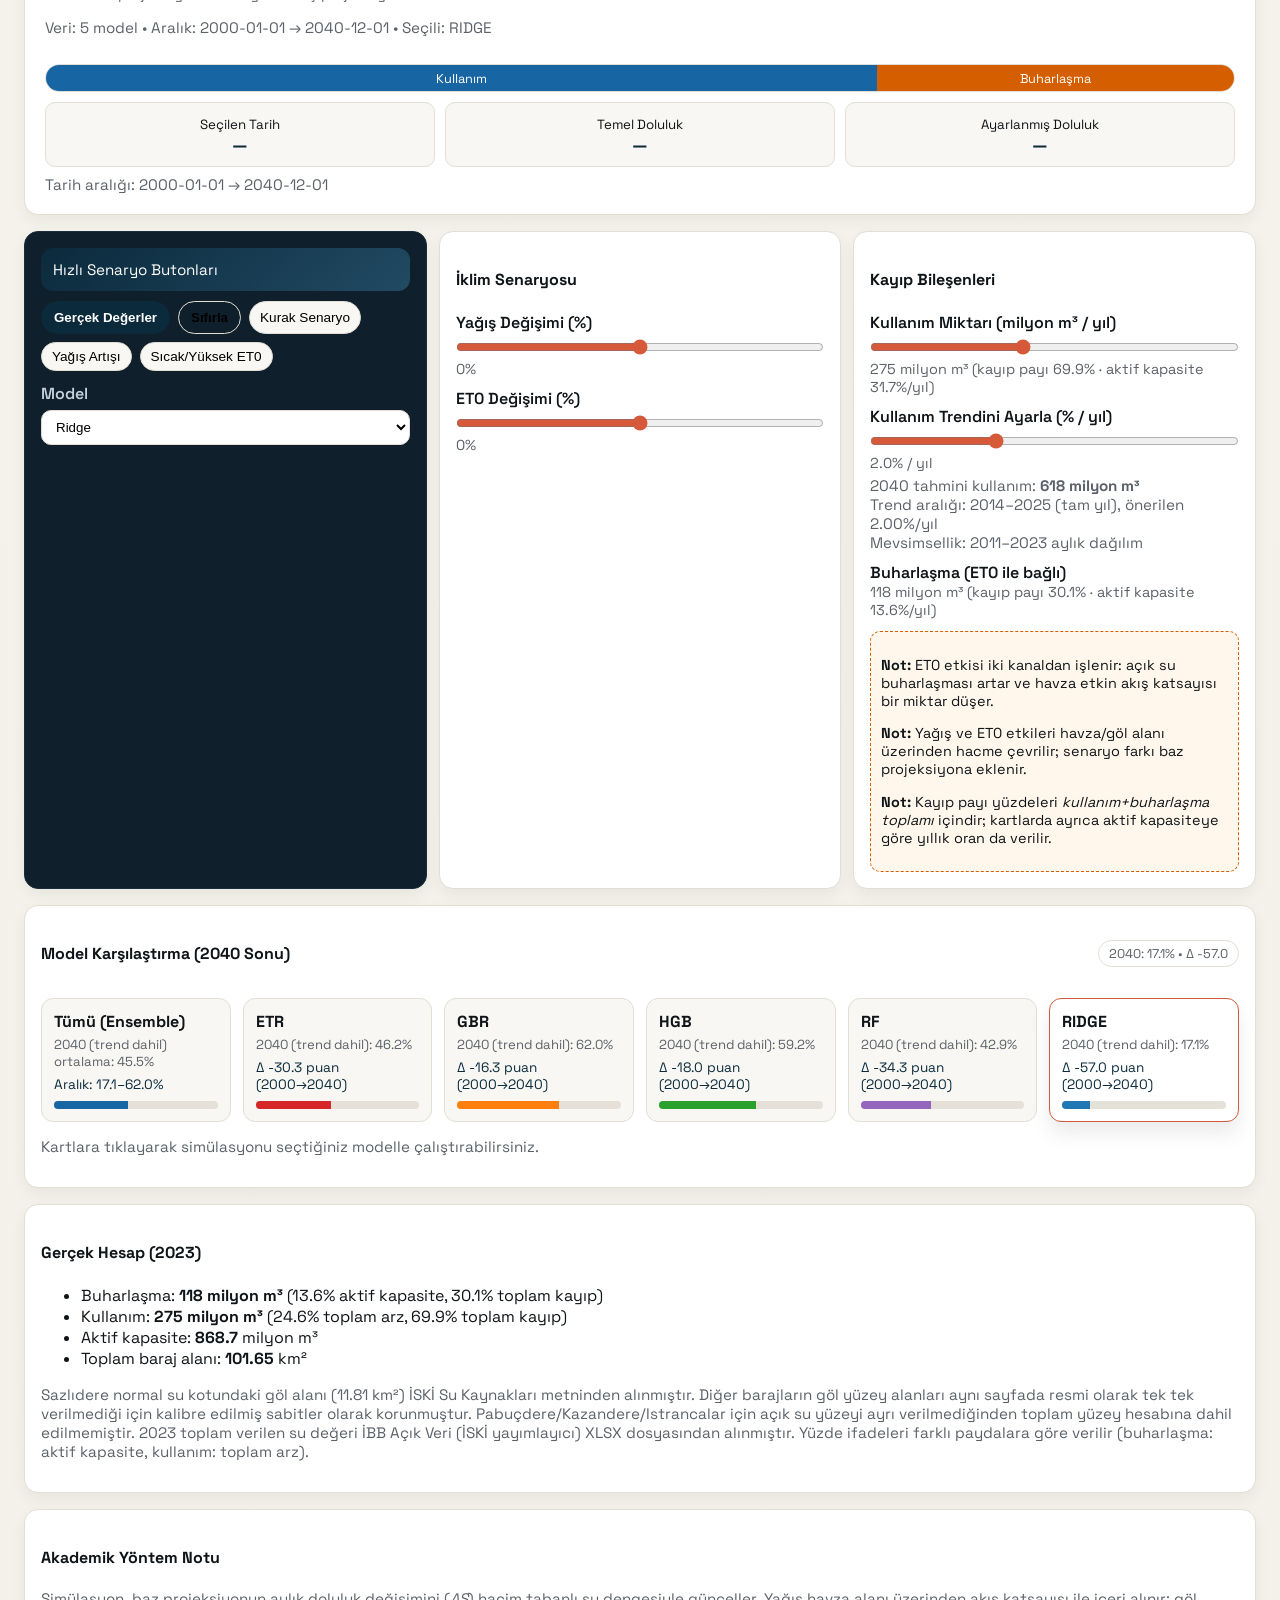
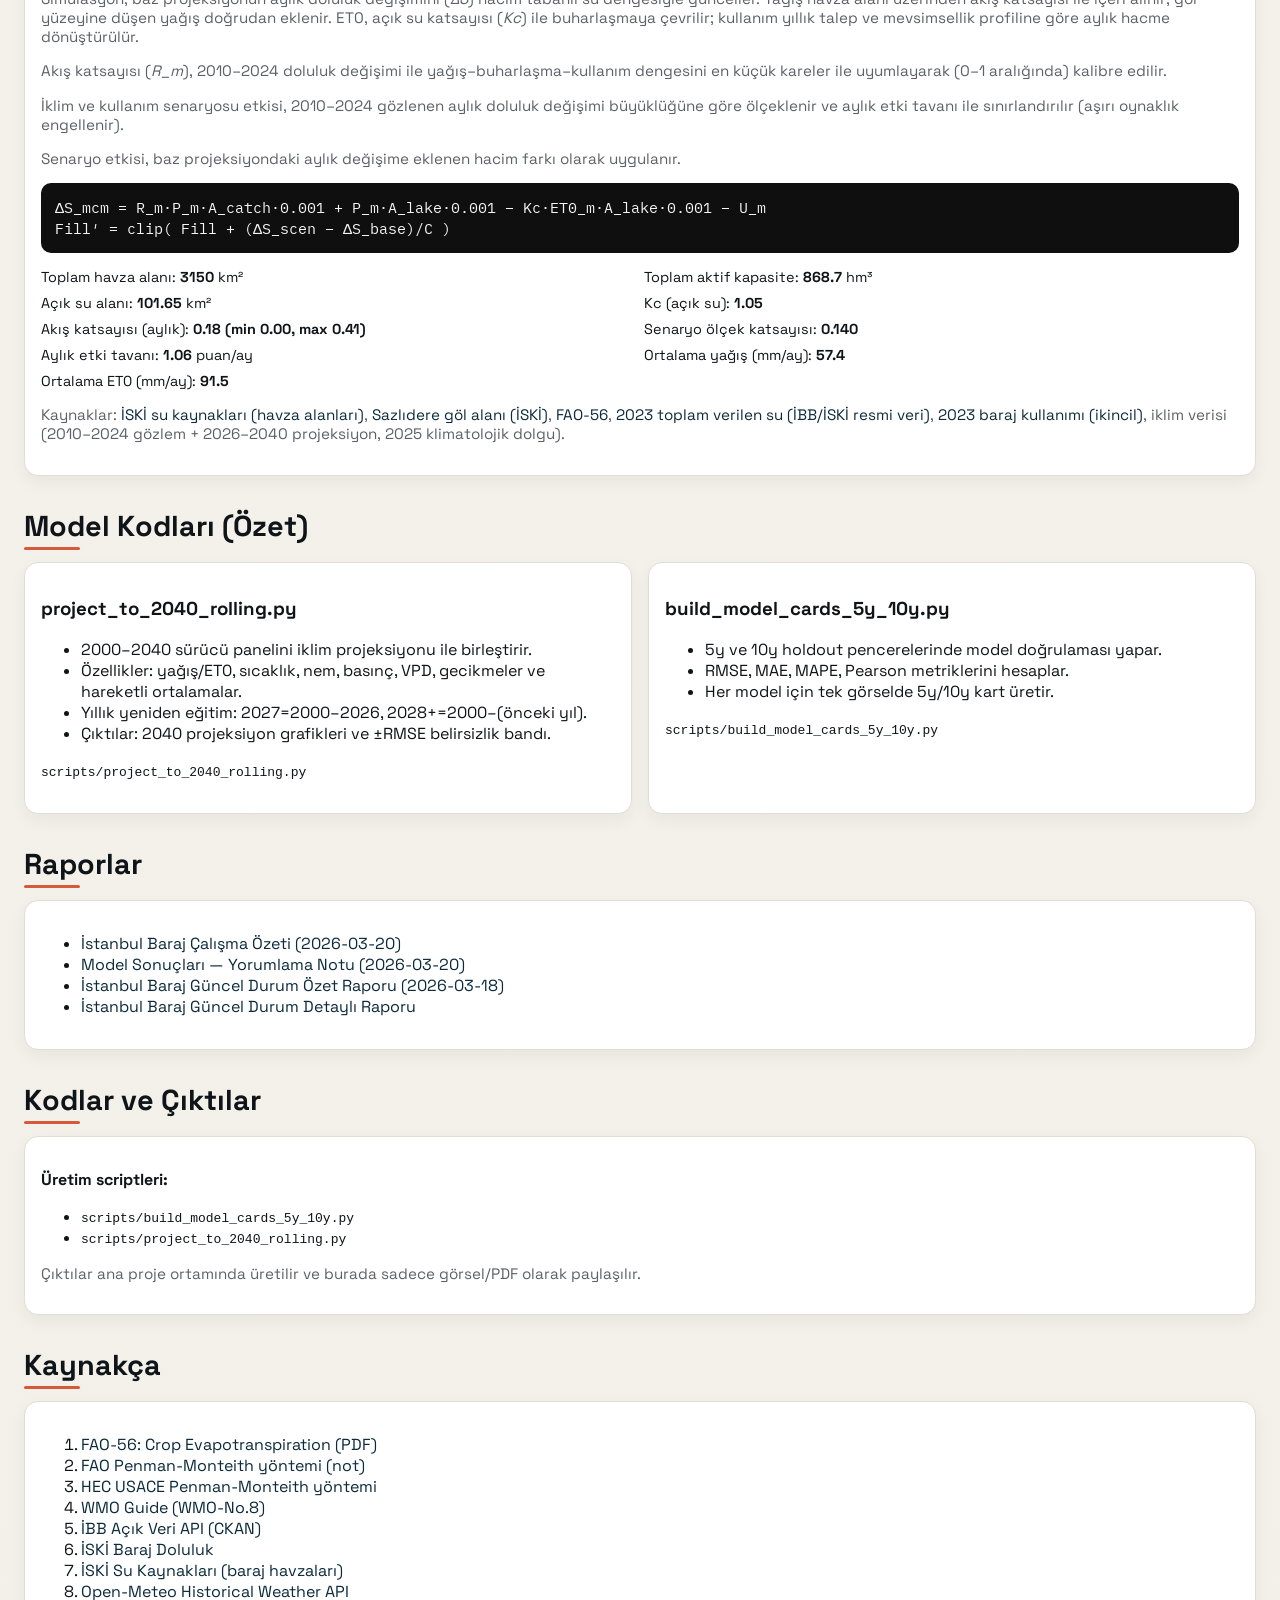
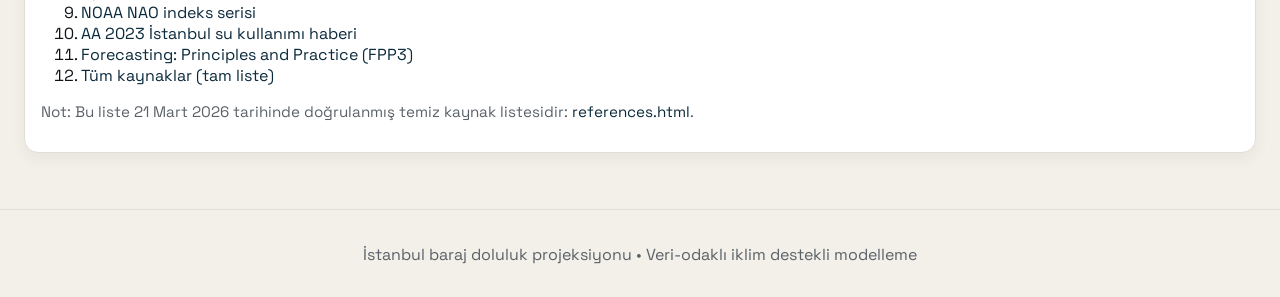
==== commit fc681969: "Fix mobile layout, set Ridge default, and sync simulation/ET0 updates" ====
--- a/index.html
+++ b/index.html
@@ -37,7 +37,7 @@
         <h3>Özet</h3>
         <ul>
           <li>Gözlenen doluluk: 2000–2024</li>
-          <li>İklim projeksiyonu: 2027–2040</li>
+          <li>İklim projeksiyonu: 2026–2040</li>
           <li>Değişkenler: yağış, ET0, sıcaklık, nem, basınç, VPD</li>
           <li>Modeller: Ridge, GBR, HGB, RF, ETR</li>
         </ul>
@@ -73,7 +73,7 @@
             <span class="chip">Aylık frekans</span>
             <span class="chip">2000–2024 gözlenen doluluk</span>
             <span class="chip">2000–2026 iklim sürücü paneli</span>
-            <span class="chip">2027–2040 iklim projeksiyonu</span>
+            <span class="chip">2026–2040 iklim projeksiyonu</span>
           </div>
         </div>
         <div class="card">
@@ -96,9 +96,14 @@
       <div class="grid two">
         <div class="card">
           <h3>FAO‑56 Penman‑Monteith (ET0)</h3>
-          <pre class="formula">
-ET0 = [0.408·Δ·(Rn − G) + γ·(900/(T+273))·u2·(es − ea)] / [Δ + γ·(1 + 0.34·u2)]
-          </pre>
+          <div class="formula formula-fraction" role="img" aria-label="FAO-56 Penman-Monteith ET0 denklemi">
+            <div class="eq-left">ET<sub>0</sub> =</div>
+            <div class="eq-right">
+              <div class="eq-num">0.408·Δ·(R<sub>n</sub> − G) + γ·(900/(T+273))·u<sub>2</sub>·(e<sub>s</sub> − e<sub>a</sub>)</div>
+              <div class="eq-bar"></div>
+              <div class="eq-den">Δ + γ·(1 + 0.34·u<sub>2</sub>)</div>
+            </div>
+          </div>
           <ul>
             <li>ET0: referans evapotranspirasyon (formül tanımı)</li>
             <li>Rn: net radyasyon, G: toprak ısı akısı</li>
@@ -112,35 +117,44 @@
           <div class="stat-grid">
             <div class="stat">
               <small>Ortalama (2010–2024)</small>
-              <strong>1097.6 mm/yıl</strong>
+              <strong id="et0-stat-mean">—</strong>
             </div>
             <div class="stat">
               <small>Min / Maks</small>
-              <strong>1044.1 – 1160.9 mm/yıl</strong>
+              <strong id="et0-stat-minmax">—</strong>
             </div>
             <div class="stat">
               <small>Trend</small>
-              <strong>+24.5 mm / 10 yıl</strong>
+              <strong id="et0-stat-trend">—</strong>
             </div>
             <div class="stat">
               <small>Baz (2015–2024)</small>
-              <strong>1099.6 mm/yıl</strong>
+              <strong id="et0-stat-baseline">—</strong>
             </div>
             <div class="stat">
               <small>2031–2035 Tahmin</small>
-              <strong>1155.7 mm/yıl</strong>
+              <strong id="et0-stat-forecast">—</strong>
             </div>
             <div class="stat">
               <small>Fark (2031–2035)</small>
-              <strong>+56.1 mm/yıl</strong>
+              <strong id="et0-stat-delta">—</strong>
             </div>
           </div>
           <ul class="link-list">
-            <li><a href="assets/et0/baraj_et0_yearly_trend_robust_explained.png?v=20260321-3" target="_blank" rel="noopener">Yıllık trend grafiği</a></li>
-            <li><a href="assets/et0/baraj_et0_10year_summary.png?v=20260321-3" target="_blank" rel="noopener">10 yıllık özet grafiği</a></li>
+            <li><a href="assets/et0/baraj_et0_yearly_trend_robust_explained.png?v=20260321-6" target="_blank" rel="noopener">Yıllık trend grafiği</a></li>
+            <li><a href="assets/et0/baraj_et0_10year_summary.png?v=20260321-6" target="_blank" rel="noopener">10 yıllık özet grafiği</a></li>
           </ul>
           <p class="note">Kaynaklar: <a href="assets/et0/reports/baraj_et0_real_radiation_summary.json" target="_blank" rel="noopener">ET0 özet JSON</a> · <a href="assets/et0/reports/baraj_et0_method_note_tr.md" target="_blank" rel="noopener">Yöntem notu</a></p>
         </div>
+      </div>
+      <div class="card" style="margin-top:16px;">
+        <h3>Bu Projede Değişkenleri Neden Böyle Aldık?</h3>
+        <ul>
+          <li><strong>ET0 serisini panelden doğrudan alıyoruz:</strong> simülasyonda tek ET0 kaynağı kullanıp çelişkiyi önlemek için.</li>
+          <li><strong>Rn, G, u2 gibi ham girdileri bu sayfada yeniden türetmiyoruz:</strong> repoda sürekli/günlük ham radyasyon-rüzgâr seti tutulmuyor.</li>
+          <li><strong>Açık su buharlaşması için Kc kullanıyoruz:</strong> ET0 formülden gelir, baraj buharlaşmasına dönüşümde <code>E = Kc × ET0</code> uygulanır.</li>
+          <li><strong>Yıllık ET0 özetini iklim panelinden hesaplıyoruz:</strong> 2010–2024 gözlem, 2031–2035 ileri dönem beklentisi aynı seri üzerinden çıkarılır.</li>
+        </ul>
       </div>
     </section>
 
@@ -149,32 +163,32 @@
       <p class="note">Bu bölüm, iklim panelinden türetilen ET0 grafiklerinin baraj odaklı kopyalarıyla hazırlanmıştır.</p>
       <div class="grid three">
         <figure class="card">
-          <a href="assets/et0/baraj_et0_formula_explained.png?v=20260321-3" target="_blank" rel="noopener">
-            <img src="assets/et0/baraj_et0_formula_explained.png?v=20260321-3" alt="ET0 formül açıklaması" />
+          <a href="assets/et0/baraj_et0_formula_explained.png?v=20260321-6" target="_blank" rel="noopener">
+            <img src="assets/et0/baraj_et0_formula_explained.png?v=20260321-6" alt="ET0 formül açıklaması" />
           </a>
           <figcaption>Baraj ET0 — FAO‑56 Penman‑Monteith (referans)</figcaption>
         </figure>
         <figure class="card">
-          <a href="assets/et0/baraj_et0_monthly_explained_2004.png?v=20260321-3" target="_blank" rel="noopener">
-            <img src="assets/et0/baraj_et0_monthly_explained_2004.png?v=20260321-3" alt="ET0 aylık açıklamalı örnek" />
+          <a href="assets/et0/baraj_et0_monthly_explained_2004.png?v=20260321-6" target="_blank" rel="noopener">
+            <img src="assets/et0/baraj_et0_monthly_explained_2004.png?v=20260321-6" alt="ET0 aylık açıklamalı örnek" />
           </a>
           <figcaption>Baraj ET0 — Aylık (örnek yıl)</figcaption>
         </figure>
         <figure class="card">
-          <a href="assets/et0/baraj_et0_yearly_trend_robust_explained.png?v=20260321-3" target="_blank" rel="noopener">
-            <img src="assets/et0/baraj_et0_yearly_trend_robust_explained.png?v=20260321-3" alt="ET0 yıllık trend" />
+          <a href="assets/et0/baraj_et0_yearly_trend_robust_explained.png?v=20260321-6" target="_blank" rel="noopener">
+            <img src="assets/et0/baraj_et0_yearly_trend_robust_explained.png?v=20260321-6" alt="ET0 yıllık trend" />
           </a>
           <figcaption>Baraj ET0 — Yıllık Trend</figcaption>
         </figure>
         <figure class="card">
-          <a href="assets/et0/baraj_et0_10year_summary.png?v=20260321-3" target="_blank" rel="noopener">
-            <img src="assets/et0/baraj_et0_10year_summary.png?v=20260321-3" alt="ET0 10 yıllık özet" />
+          <a href="assets/et0/baraj_et0_10year_summary.png?v=20260321-6" target="_blank" rel="noopener">
+            <img src="assets/et0/baraj_et0_10year_summary.png?v=20260321-6" alt="ET0 10 yıllık özet" />
           </a>
           <figcaption>Baraj ET0 — 10 Yıllık Özet</figcaption>
         </figure>
         <figure class="card">
-          <a href="assets/et0/baraj_et0_monthly_5y_mean.png?v=20260321-3" target="_blank" rel="noopener">
-            <img src="assets/et0/baraj_et0_monthly_5y_mean.png?v=20260321-3" alt="ET0 aylık 5y ortalama" />
+          <a href="assets/et0/baraj_et0_monthly_5y_mean.png?v=20260321-6" target="_blank" rel="noopener">
+            <img src="assets/et0/baraj_et0_monthly_5y_mean.png?v=20260321-6" alt="ET0 aylık 5y ortalama" />
           </a>
           <figcaption>Baraj ET0 — Aylık 5y Ortalama</figcaption>
         </figure>
@@ -196,7 +210,7 @@
             <li><strong>t_mean_c:</strong> Panel + iklim projeksiyonu</li>
             <li><strong>rh_mean_pct:</strong> Panel + iklim projeksiyonu</li>
           </ul>
-          <p class="note">2027–2040 için iklim projeksiyonu kullanılır; 2000–2026 iklim sürücüleri gözlemden gelir. Doluluk gözlemi 2000–2024 aralığındadır.</p>
+          <p class="note">2026–2040 için iklim projeksiyonu kullanılır; 2000–2024 iklim sürücüleri gözlemden gelir. 2025 ayları klimatolojik dolgu ile tamamlanır. Doluluk gözlemi 2000–2024 aralığındadır.</p>
         </div>
         <div class="card">
           <h3>Türetilen / Doldurulan</h3>
@@ -215,23 +229,23 @@
       <h2>Model Kartları (5y / 10y)</h2>
       <div class="grid three">
         <figure class="card">
-          <img class="zoomable" src="assets/img/ridge_5y_10y.png?v=20260321-3" alt="Ridge 5y/10y" />
+          <img class="zoomable" src="assets/img/ridge_5y_10y.png?v=20260321-6" alt="Ridge 5y/10y" />
           <figcaption>Ridge</figcaption>
         </figure>
         <figure class="card">
-          <img class="zoomable" src="assets/img/gbr_5y_10y.png?v=20260321-3" alt="GBR 5y/10y" />
+          <img class="zoomable" src="assets/img/gbr_5y_10y.png?v=20260321-6" alt="GBR 5y/10y" />
           <figcaption>GBR</figcaption>
         </figure>
         <figure class="card">
-          <img class="zoomable" src="assets/img/hgb_5y_10y.png?v=20260321-3" alt="HGB 5y/10y" />
+          <img class="zoomable" src="assets/img/hgb_5y_10y.png?v=20260321-6" alt="HGB 5y/10y" />
           <figcaption>HGB</figcaption>
         </figure>
         <figure class="card">
-          <img class="zoomable" src="assets/img/rf_5y_10y.png?v=20260321-3" alt="RF 5y/10y" />
+          <img class="zoomable" src="assets/img/rf_5y_10y.png?v=20260321-6" alt="RF 5y/10y" />
           <figcaption>RF</figcaption>
         </figure>
         <figure class="card">
-          <img class="zoomable" src="assets/img/etr_5y_10y.png?v=20260321-3" alt="ETR 5y/10y" />
+          <img class="zoomable" src="assets/img/etr_5y_10y.png?v=20260321-6" alt="ETR 5y/10y" />
           <figcaption>ETR</figcaption>
         </figure>
       </div>
@@ -337,10 +351,10 @@
               <p><code>scripts/project_to_2040_rolling.py</code></p>
             </div>
             <div class="panel-media">
-              <img class="media-wide zoomable" src="assets/img/ridge_projection_2000_2040.png?v=20260321-3" alt="Ridge 2000-2040" />
+              <img class="media-wide zoomable" src="assets/img/ridge_projection_2000_2040.png?v=20260321-6" alt="Ridge 2000-2040" />
               <div class="media-row">
-                <img class="media-small zoomable" src="assets/img/ridge_5y_10y.png?v=20260321-3" alt="Ridge 5y/10y" />
-                <img class="media-small zoomable" src="assets/img/ridge_projection_2024-03-01_2040.png?v=20260321-3" alt="Ridge 2024-2040" />
+                <img class="media-small zoomable" src="assets/img/ridge_5y_10y.png?v=20260321-6" alt="Ridge 5y/10y" />
+                <img class="media-small zoomable" src="assets/img/ridge_projection_2024-03-01_2040.png?v=20260321-6" alt="Ridge 2024-2040" />
               </div>
             </div>
           </div>
@@ -354,10 +368,10 @@
               <p><code>scripts/project_to_2040_rolling.py</code></p>
             </div>
             <div class="panel-media">
-              <img class="media-wide zoomable" src="assets/img/gbr_projection_2000_2040.png?v=20260321-3" alt="GBR 2000-2040" />
+              <img class="media-wide zoomable" src="assets/img/gbr_projection_2000_2040.png?v=20260321-6" alt="GBR 2000-2040" />
               <div class="media-row">
-                <img class="media-small zoomable" src="assets/img/gbr_5y_10y.png?v=20260321-3" alt="GBR 5y/10y" />
-                <img class="media-small zoomable" src="assets/img/gbr_projection_2024-03-01_2040.png?v=20260321-3" alt="GBR 2024-2040" />
+                <img class="media-small zoomable" src="assets/img/gbr_5y_10y.png?v=20260321-6" alt="GBR 5y/10y" />
+                <img class="media-small zoomable" src="assets/img/gbr_projection_2024-03-01_2040.png?v=20260321-6" alt="GBR 2024-2040" />
               </div>
             </div>
           </div>
@@ -371,10 +385,10 @@
               <p><code>scripts/project_to_2040_rolling.py</code></p>
             </div>
             <div class="panel-media">
-              <img class="media-wide zoomable" src="assets/img/hgb_projection_2000_2040.png?v=20260321-3" alt="HGB 2000-2040" />
+              <img class="media-wide zoomable" src="assets/img/hgb_projection_2000_2040.png?v=20260321-6" alt="HGB 2000-2040" />
               <div class="media-row">
-                <img class="media-small zoomable" src="assets/img/hgb_5y_10y.png?v=20260321-3" alt="HGB 5y/10y" />
-                <img class="media-small zoomable" src="assets/img/hgb_projection_2024-03-01_2040.png?v=20260321-3" alt="HGB 2024-2040" />
+                <img class="media-small zoomable" src="assets/img/hgb_5y_10y.png?v=20260321-6" alt="HGB 5y/10y" />
+                <img class="media-small zoomable" src="assets/img/hgb_projection_2024-03-01_2040.png?v=20260321-6" alt="HGB 2024-2040" />
               </div>
             </div>
           </div>
@@ -388,10 +402,10 @@
               <p><code>scripts/project_to_2040_rolling.py</code></p>
             </div>
             <div class="panel-media">
-              <img class="media-wide zoomable" src="assets/img/rf_projection_2000_2040.png?v=20260321-3" alt="RF 2000-2040" />
+              <img class="media-wide zoomable" src="assets/img/rf_projection_2000_2040.png?v=20260321-6" alt="RF 2000-2040" />
               <div class="media-row">
-                <img class="media-small zoomable" src="assets/img/rf_5y_10y.png?v=20260321-3" alt="RF 5y/10y" />
-                <img class="media-small zoomable" src="assets/img/rf_projection_2024-03-01_2040.png?v=20260321-3" alt="RF 2024-2040" />
+                <img class="media-small zoomable" src="assets/img/rf_5y_10y.png?v=20260321-6" alt="RF 5y/10y" />
+                <img class="media-small zoomable" src="assets/img/rf_projection_2024-03-01_2040.png?v=20260321-6" alt="RF 2024-2040" />
               </div>
             </div>
           </div>
@@ -405,10 +419,10 @@
               <p><code>scripts/project_to_2040_rolling.py</code></p>
             </div>
             <div class="panel-media">
-              <img class="media-wide zoomable" src="assets/img/etr_projection_2000_2040.png?v=20260321-3" alt="ETR 2000-2040" />
+              <img class="media-wide zoomable" src="assets/img/etr_projection_2000_2040.png?v=20260321-6" alt="ETR 2000-2040" />
               <div class="media-row">
-                <img class="media-small zoomable" src="assets/img/etr_5y_10y.png?v=20260321-3" alt="ETR 5y/10y" />
-                <img class="media-small zoomable" src="assets/img/etr_projection_2024-03-01_2040.png?v=20260321-3" alt="ETR 2024-2040" />
+                <img class="media-small zoomable" src="assets/img/etr_5y_10y.png?v=20260321-6" alt="ETR 5y/10y" />
+                <img class="media-small zoomable" src="assets/img/etr_projection_2024-03-01_2040.png?v=20260321-6" alt="ETR 2024-2040" />
               </div>
             </div>
           </div>
@@ -428,7 +442,7 @@
             <li>CV RMSE: <strong>41.05</strong> puan</li>
             <li>CV MAPE: <strong>88.7%</strong></li>
           </ul>
-          <img class="zoomable" src="assets/v3/lgb_dart_v3_projection.png?v=20260321-3" alt="LGB DART v3 projection"/>
+          <img class="zoomable" src="assets/v3/lgb_dart_v3_projection.png?v=20260321-6" alt="LGB DART v3 projection"/>
         </div>
         <div class="card">
           <h3>XGBoost</h3>
@@ -437,7 +451,7 @@
             <li>CV RMSE: <strong>40.72</strong> puan</li>
             <li>CV MAPE: <strong>87.7%</strong></li>
           </ul>
-          <img class="zoomable" src="assets/v3/xgb_v3_projection.png?v=20260321-3" alt="XGBoost v3 projection"/>
+          <img class="zoomable" src="assets/v3/xgb_v3_projection.png?v=20260321-6" alt="XGBoost v3 projection"/>
         </div>
         <div class="card">
           <h3>Extra Trees (ETR)</h3>
@@ -446,22 +460,22 @@
             <li>CV RMSE: <strong>40.55</strong> puan</li>
             <li>CV MAPE: <strong>87.0%</strong></li>
           </ul>
-          <img class="zoomable" src="assets/v3/etr_v3_projection.png?v=20260321-3" alt="ETR v3 projection"/>
+          <img class="zoomable" src="assets/v3/etr_v3_projection.png?v=20260321-6" alt="ETR v3 projection"/>
         </div>
       </div>
       <div class="grid two" style="margin-top:14px;">
         <div class="card">
           <h3>Stacking</h3>
-          <img class="zoomable" src="assets/v3/stack_v3_projection.png?v=20260321-3" alt="Stacking v3 projection"/>
+          <img class="zoomable" src="assets/v3/stack_v3_projection.png?v=20260321-6" alt="Stacking v3 projection"/>
         </div>
         <div class="card">
           <h3>Ensemble Median</h3>
-          <img class="zoomable" src="assets/v3/ensemble_median_v3_projection.png?v=20260321-3" alt="Ensemble median v3 projection"/>
+          <img class="zoomable" src="assets/v3/ensemble_median_v3_projection.png?v=20260321-6" alt="Ensemble median v3 projection"/>
         </div>
       </div>
       <div class="card" style="margin-top:14px;">
         <h3>CV Karşılaştırma</h3>
-        <img class="zoomable" src="assets/v3/model_comparison_cv.png?v=20260321-3" alt="V3 CV comparison"/>
+        <img class="zoomable" src="assets/v3/model_comparison_cv.png?v=20260321-6" alt="V3 CV comparison"/>
         <p class="note">Not: V3 sonuçları purged walk‑forward CV üzerinden hesaplandı.</p>
       </div>
     </section>
@@ -515,11 +529,11 @@
             <label style="margin-top:12px;">Model</label>
             <select id="sim-model">
               <option value="all">Tümü (Karşılaştır)</option>
-              <option value="ridge">Ridge</option>
+              <option value="ridge" selected>Ridge</option>
               <option value="gbr">GBR</option>
               <option value="hgb">HGB</option>
               <option value="rf">RF</option>
-              <option value="etr" selected>ETR</option>
+              <option value="etr">ETR</option>
             </select>
           </div>
 
@@ -551,8 +565,9 @@
             <div class="value" id="sim-evap-m3-val">—</div>
 
             <div class="assumptions">
-              <p><strong>Not:</strong> Buharlaşma etkisi doğrudan ET0 değişimine bağlandı. ET0 artarsa buharlaşma artar.</p>
+              <p><strong>Not:</strong> ET0 etkisi iki kanaldan işlenir: açık su buharlaşması artar ve havza etkin akış katsayısı bir miktar düşer.</p>
               <p><strong>Not:</strong> Yağış ve ET0 etkileri havza/göl alanı üzerinden hacme çevrilir; senaryo farkı baz projeksiyona eklenir.</p>
+              <p><strong>Not:</strong> Kayıp payı yüzdeleri <em>kullanım+buharlaşma toplamı</em> içindir; kartlarda ayrıca aktif kapasiteye göre yıllık oran da verilir.</p>
             </div>
           </div>
         </div>
@@ -569,8 +584,8 @@
         <div class="card">
           <h4>Gerçek Hesap (2023)</h4>
           <ul>
-            <li>Buharlaşma: <strong id="base-evap-m3">—</strong> (<span id="base-evap-cap">—</span> aktif kapasite)</li>
-            <li>Kullanım: <strong id="base-use-m3">—</strong> (<span id="base-use-total">—</span> toplam arz)</li>
+            <li>Buharlaşma: <strong id="base-evap-m3">—</strong> (<span id="base-evap-cap">—</span> aktif kapasite, <span id="base-evap-loss">—</span> toplam kayıp)</li>
+            <li>Kullanım: <strong id="base-use-m3">—</strong> (<span id="base-use-total">—</span> toplam arz, <span id="base-use-loss">—</span> toplam kayıp)</li>
             <li>Aktif kapasite: <strong id="base-capacity">—</strong> milyon m³</li>
             <li>Toplam baraj alanı: <strong id="base-area">—</strong> km²</li>
           </ul>
@@ -667,7 +682,7 @@
           <li><a href="https://otexts.com/fpp3/" target="_blank" rel="noopener">Forecasting: Principles and Practice (FPP3)</a></li>
           <li><a href="references.html">Tüm kaynaklar (tam liste)</a></li>
         </ol>
-        <p class="note">Not: Tüm dış bağlantılar otomatik liste olarak <a href="references.html">references.html</a> içinde bulunur.</p>
+        <p class="note">Not: Bu liste 21 Mart 2026 tarihinde doğrulanmış temiz kaynak listesidir: <a href="references.html">references.html</a>.</p>
       </div>
     </section>
   </main>
@@ -680,13 +695,13 @@
     <img id="lightbox-img" alt="Görsel" />
   </div>
 
-  <script src="assets/data/projection_all_models.js"></script>
-  <script src="assets/data/evap_usage_baseline.js"></script>
-  <script src="assets/data/reservoir_reference.js"></script>
-  <script src="assets/data/sim_coeffs.js"></script>
-  <script src="assets/data/usage_trend_stats.js"></script>
-  <script src="assets/data/usage_monthly_profile.js"></script>
-  <script src="assets/data/climate_baseline.js"></script>
+  <script src="assets/data/projection_all_models.js?v=20260321-6"></script>
+  <script src="assets/data/evap_usage_baseline.js?v=20260321-6"></script>
+  <script src="assets/data/reservoir_reference.js?v=20260321-6"></script>
+  <script src="assets/data/sim_coeffs.js?v=20260321-6"></script>
+  <script src="assets/data/usage_trend_stats.js?v=20260321-6"></script>
+  <script src="assets/data/usage_monthly_profile.js?v=20260321-6"></script>
+  <script src="assets/data/climate_baseline.js?v=20260321-6"></script>
 
   <script>
     const tabs = document.querySelectorAll('[data-tabs] .tab');
@@ -781,6 +796,72 @@
         climate_water_balance_mm: climateClim[m].precip - climateClim[m].et0,
         scenario: 'climatology'
       };
+    }
+
+    function computeEt0YearlySummary() {
+      const yearly = new Map();
+      Object.entries(climateBaseline || {}).forEach(([dateStr, row]) => {
+        if (!row || row.et0_mm_month === undefined || row.et0_mm_month === null) return;
+        const d = new Date(dateStr);
+        if (Number.isNaN(d.getTime())) return;
+        const y = d.getFullYear();
+        yearly.set(y, (yearly.get(y) || 0) + Number(row.et0_mm_month));
+      });
+      const years = Array.from(yearly.keys()).sort((a, b) => a - b);
+      if (!years.length) return null;
+
+      const histYears = years.filter(y => y >= 2010 && y <= 2024);
+      const histVals = histYears.map(y => yearly.get(y)).filter(v => Number.isFinite(v));
+      if (!histVals.length) return null;
+
+      const mean = (arr) => (arr.length ? arr.reduce((a, b) => a + b, 0) / arr.length : null);
+      const minVal = Math.min(...histVals);
+      const maxVal = Math.max(...histVals);
+
+      let trendPerDecade = null;
+      if (histYears.length >= 2) {
+        const xMean = mean(histYears);
+        const yMean = mean(histVals);
+        const num = histYears.reduce((acc, y, i) => acc + ((y - xMean) * (histVals[i] - yMean)), 0);
+        const den = histYears.reduce((acc, y) => acc + ((y - xMean) ** 2), 0);
+        const slopePerYear = den ? (num / den) : 0;
+        trendPerDecade = slopePerYear * 10;
+      }
+
+      const baselineYears = years.filter(y => y >= 2015 && y <= 2024);
+      const baselineVals = baselineYears.map(y => yearly.get(y)).filter(v => Number.isFinite(v));
+      const baselineMean = mean(baselineVals);
+
+      const forecastYears = years.filter(y => y >= 2031 && y <= 2035);
+      const forecastVals = forecastYears.map(y => yearly.get(y)).filter(v => Number.isFinite(v));
+      const forecastMean = mean(forecastVals);
+
+      return {
+        meanHist: mean(histVals),
+        minHist: minVal,
+        maxHist: maxVal,
+        trendPerDecade,
+        baselineMean,
+        forecastMean,
+        deltaForecastVsBaseline: (forecastMean !== null && baselineMean !== null) ? (forecastMean - baselineMean) : null
+      };
+    }
+
+    function renderEt0YearlySummary() {
+      const s = computeEt0YearlySummary();
+      if (!s) return;
+      const setText = (id, text) => {
+        const el = document.getElementById(id);
+        if (el) el.textContent = text;
+      };
+      const fmt = (v) => Number.isFinite(v) ? `${v.toFixed(1)} mm/yıl` : '—';
+      const fmtSigned = (v) => Number.isFinite(v) ? `${v >= 0 ? '+' : ''}${v.toFixed(1)} mm/yıl` : '—';
+      setText('et0-stat-mean', fmt(s.meanHist));
+      setText('et0-stat-minmax', (Number.isFinite(s.minHist) && Number.isFinite(s.maxHist)) ? `${s.minHist.toFixed(1)} – ${s.maxHist.toFixed(1)} mm/yıl` : '—');
+      setText('et0-stat-trend', Number.isFinite(s.trendPerDecade) ? `${s.trendPerDecade >= 0 ? '+' : ''}${s.trendPerDecade.toFixed(1)} mm / 10 yıl` : '—');
+      setText('et0-stat-baseline', fmt(s.baselineMean));
+      setText('et0-stat-forecast', fmt(s.forecastMean));
+      setText('et0-stat-delta', fmtSigned(s.deltaForecastVsBaseline));
     }
 
     function computeRunoffCalibration(series, usageProfile, baseUseMonthlyMcm, lakeAreaKm2, catchmentKm2, kc, capacityMcm) {
@@ -984,6 +1065,28 @@
       return fallback;
     }
 
+    function getScenarioAdjScale(monthIdx = 0) {
+      const coeff = window.SIM_COEFFS || {};
+      const lakeAreaKm2 = baseline && baseline.area_km2_total ? baseline.area_km2_total : 99.69;
+      const catchmentKm2 = reservoirRef && reservoirRef.total_catchment_km2 ? reservoirRef.total_catchment_km2 : 3150.0;
+      const capacityMcm = reservoirRef && reservoirRef.total_active_capacity_mcm ? reservoirRef.total_active_capacity_mcm : 868.683;
+      const runoffFallback = coeff.runoff_coeff ?? 0.35;
+      const runoffCoeff = getRunoffCoeff(monthIdx, runoffFallback);
+      const rawRainPpPerMm = capacityMcm
+        ? (((runoffCoeff * catchmentKm2) + lakeAreaKm2) * 0.001 / capacityMcm) * 100
+        : null;
+
+      let adjScale = coeff.adjustment_cap_scale ?? 0.1;
+      if (Number.isFinite(coeff.k_global) && Number.isFinite(rawRainPpPerMm) && rawRainPpPerMm > 0) {
+        // k_global maps mm-balance to fill change; 0.6 is effective routing/operation damping.
+        const kScale = (coeff.k_global / rawRainPpPerMm) * 0.6;
+        if (Number.isFinite(kScale) && kScale > 0) {
+          adjScale = kScale;
+        }
+      }
+      return clamp(adjScale, 0.05, 0.14);
+    }
+
     const MODEL_COLORS = {
       ridge: '#1f77b4',
       gbr: '#ff7f0e',
@@ -992,14 +1095,14 @@
       etr: '#d62728'
     };
 
-    function getSeries(model, rain, et0, useM3, evapM3, useGrowth) {
+    function getSeries(model, rain, et0, useM3, useGrowth) {
       const coeff = window.SIM_COEFFS || {};
       const base = (modelData[model] || []).filter(d => d.date >= '2024-03-01');
       const usageProfile = (window.USAGE_PROFILE && window.USAGE_PROFILE.profile) ? window.USAGE_PROFILE.profile : null;
       const startDate = base[0] ? new Date(base[0].date) : null;
       const lakeAreaKm2 = baseline && baseline.area_km2_total ? baseline.area_km2_total : 99.69;
       const kc = baseline && baseline.kc_open_water ? baseline.kc_open_water : 1.05;
-      const catchmentKm2 = reservoirRef && reservoirRef.total_catchment_km2 ? reservoirRef.total_catchment_km2 : 2688;
+      const catchmentKm2 = reservoirRef && reservoirRef.total_catchment_km2 ? reservoirRef.total_catchment_km2 : 3150.0;
       const capacityMcm = reservoirRef && reservoirRef.total_active_capacity_mcm ? reservoirRef.total_active_capacity_mcm : 868.683;
       const runoffFallback = coeff.runoff_coeff ?? 0.35;
       const baseUseMonthlyMcm = ((baseline ? baseline.usage_baraj_m3 : 275104161) / 1e6) / 12.0;
@@ -1030,8 +1133,10 @@
         const et0Scen = et0Base * (1 + et0 / 100);
 
         const runoffCoeff = getRunoffCoeff(m, runoffFallback);
+        const et0RunoffBeta = coeff.et0_runoff_beta ?? 0.30;
+        const runoffScen = clamp(runoffCoeff * (1 - et0RunoffBeta * (et0 / 100)), 0.2, 1.5);
         const inflowBase = runoffCoeff * precipBase * catchmentKm2 * 0.001;
-        const inflowScen = runoffCoeff * precipScen * catchmentKm2 * 0.001;
+        const inflowScen = runoffScen * precipScen * catchmentKm2 * 0.001;
         const lakeRainBase = precipBase * lakeAreaKm2 * 0.001;
         const lakeRainScen = precipScen * lakeAreaKm2 * 0.001;
         const evapBase = et0Base * kc * lakeAreaKm2 * 0.001;
@@ -1040,12 +1145,16 @@
         const deltaMcm = (inflowScen + lakeRainScen - evapScen - useMonthlyMcm)
           - (inflowBase + lakeRainBase - evapBase - baseUseMonthlySeasonal);
         const deltaPct = capacityMcm ? (deltaMcm / capacityMcm) * 100 : 0;
-        const adjScale = coeff.adjustment_cap_scale ?? 1;
-        const capPp = coeff.scenario_delta_cap_pp ?? 0.16;
+        const adjScale = getScenarioAdjScale(m);
+        const capPp = coeff.scenario_delta_cap_pp ?? 1.0;
         const dampingFloor = coeff.scenario_damping_floor ?? 0.25;
+        const offsetCapPp = coeff.scenario_offset_cap_pp ?? 20.0;
+        const offsetFloor = coeff.scenario_offset_damping_floor ?? 0.15;
         const headroom = clamp(Math.min(prevAdj, 100 - prevAdj) / 50, 0, 1);
         const dynamicDamping = dampingFloor + (1 - dampingFloor) * headroom;
-        const deltaAdjRaw = deltaPct * adjScale * dynamicDamping;
+        const offsetFromBase = prevAdj - curFill;
+        const offsetDamping = clamp(1 - Math.abs(offsetFromBase) / offsetCapPp, offsetFloor, 1);
+        const deltaAdjRaw = deltaPct * adjScale * dynamicDamping * offsetDamping;
         const deltaAdj = clamp(deltaAdjRaw, -capPp, capPp);
 
         const next = clamp(prevAdj + baseDelta + deltaAdj, 0, 100);
@@ -1063,20 +1172,25 @@
       const useGrowth = parseFloat(document.getElementById('sim-use-growth').value) / 100;
       const lakeAreaKm2 = baseline && baseline.area_km2_total ? baseline.area_km2_total : 99.69;
       const kc = baseline && baseline.kc_open_water ? baseline.kc_open_water : 1.05;
-      const meanEt0 = climateClim && climateClim.length
-        ? (climateClim.reduce((sum, row) => sum + row.et0, 0) / climateClim.length)
-        : ((window.SIM_COEFFS && window.SIM_COEFFS.mean_et0) ? window.SIM_COEFFS.mean_et0 : 0);
-      const evapM3 = Math.max(1, meanEt0 * (1 + et0 / 100) * kc * lakeAreaKm2 * 0.001 * 12);
+      const capacityMcm = reservoirRef && reservoirRef.total_active_capacity_mcm ? reservoirRef.total_active_capacity_mcm : 868.683;
+      const coeffData = window.SIM_COEFFS || {};
+      const fallbackEvapBaseM3 = (coeffData.mean_et0 || 0) * kc * lakeAreaKm2 * 0.001 * 12;
+      const baseEvapM3 = (baseline && Number.isFinite(baseline.evap_total_m3))
+        ? (baseline.evap_total_m3 / 1e6)
+        : fallbackEvapBaseM3;
+      const evapM3 = Math.max(1, baseEvapM3 * (1 + et0 / 100));
       const totalM3 = Math.max(1, useM3 + evapM3);
       const use = useM3 / totalM3;
       const evap = evapM3 / totalM3;
+      const useCapPct = capacityMcm ? (useM3 / capacityMcm) * 100 : null;
+      const evapCapPct = capacityMcm ? (evapM3 / capacityMcm) * 100 : null;
       // use & evap already normalized by totalM3
 
       document.getElementById('sim-rain-val').textContent = `${rain}%`;
       document.getElementById('sim-et0-val').textContent = `${et0}%`;
-      document.getElementById('sim-use-m3-val').textContent = `${Math.round(useM3)} milyon m³ (${Math.round(use*100)}%)`;
+      document.getElementById('sim-use-m3-val').textContent = `${Math.round(useM3)} milyon m³ (kayıp payı ${(use * 100).toFixed(1)}% · aktif kapasite ${useCapPct !== null ? useCapPct.toFixed(1) : '—'}%/yıl)`;
       document.getElementById('sim-use-growth-val').textContent = `${(useGrowth*100).toFixed(1)}% / yıl`;
-      document.getElementById('sim-evap-m3-val').textContent = `${Math.round(evapM3)} milyon m³ (${Math.round(evap*100)}%)`;
+      document.getElementById('sim-evap-m3-val').textContent = `${Math.round(evapM3)} milyon m³ (kayıp payı ${(evap * 100).toFixed(1)}% · aktif kapasite ${evapCapPct !== null ? evapCapPct.toFixed(1) : '—'}%/yıl)`;
 
       const allModels = Object.keys(modelData || {});
       const rawModels = model === 'all' ? allModels : [model];
@@ -1106,7 +1220,7 @@
       const baseSeries = {};
       const adjSeries = {};
       models.forEach(m => {
-        const { base, adjusted } = getSeries(m, rain, et0, useM3, evapM3, useGrowth);
+        const { base, adjusted } = getSeries(m, rain, et0, useM3, useGrowth);
         baseSeries[m] = base;
         adjSeries[m] = adjusted;
       });
@@ -1117,7 +1231,7 @@
           summaryAdjSeries[m] = adjSeries[m];
           return;
         }
-        const { adjusted } = getSeries(m, rain, et0, useM3, evapM3, useGrowth);
+        const { adjusted } = getSeries(m, rain, et0, useM3, useGrowth);
         summaryAdjSeries[m] = adjusted;
       });
 
@@ -1277,6 +1391,7 @@
       reservoirRef = window.RESERVOIR_REFERENCE || null;
       climateBaseline = window.CLIMATE_BASELINE || {};
       climateClim = buildClimateClimatology();
+      renderEt0YearlySummary();
       const coeff = window.SIM_COEFFS || {};
       const usageTrend = window.USAGE_TREND || null;
       const usageProfile = window.USAGE_PROFILE || null;
@@ -1339,30 +1454,44 @@
         runoffEl.textContent = text;
       }
       if (adjScaleEl) {
-        const scale = coeff.adjustment_cap_scale ?? 1;
+        const scale = getScenarioAdjScale(0);
         adjScaleEl.textContent = Number(scale).toFixed(3);
       }
       if (deltaCapEl) {
-        const capPp = coeff.scenario_delta_cap_pp ?? 0.16;
+        const capPp = coeff.scenario_delta_cap_pp ?? 1.0;
         deltaCapEl.textContent = Number(capPp).toFixed(2);
       }
       if (meanRainEl && climateClim && climateClim.length) {
-        const meanRain = climateClim.reduce((sum, row) => sum + row.precip, 0) / climateClim.length;
+        const meanRain = Number.isFinite(coeff.mean_rain)
+          ? coeff.mean_rain
+          : (climateClim.reduce((sum, row) => sum + row.precip, 0) / climateClim.length);
         meanRainEl.textContent = `${meanRain.toFixed(1)}`;
       }
       if (meanEt0El && climateClim && climateClim.length) {
-        const meanEt0 = climateClim.reduce((sum, row) => sum + row.et0, 0) / climateClim.length;
+        const meanEt0 = Number.isFinite(coeff.mean_et0)
+          ? coeff.mean_et0
+          : (climateClim.reduce((sum, row) => sum + row.et0, 0) / climateClim.length);
         meanEt0El.textContent = `${meanEt0.toFixed(1)}`;
       }
       const sourcesEl = document.getElementById('sim-sources');
       if (sourcesEl && baseline && baseline.sources) {
         const src = baseline.sources;
-        const catchmentLink = src.catchment_area
-          ? `<a href=\"${src.catchment_area}\" target=\"_blank\" rel=\"noreferrer\">İSKİ su kaynakları (havza alanları)</a>`
+        const catchmentUrl = (reservoirRef && reservoirRef.source_page) ? reservoirRef.source_page : src.catchment_area;
+        const catchmentLink = catchmentUrl
+          ? `<a href=\"${catchmentUrl}\" target=\"_blank\" rel=\"noreferrer\">İSKİ su kaynakları (havza alanları)</a>`
           : 'İSKİ su kaynakları (havza alanları)';
-        sourcesEl.innerHTML = `Kaynaklar: ${catchmentLink}, <a href=\"${src.kc_open_water}\" target=\"_blank\" rel=\"noreferrer\">FAO‑56</a>, <a href=\"${src.usage_2023}\" target=\"_blank\" rel=\"noreferrer\">2023 kullanım</a>, göl yüzey alanı (proje içi derleme), iklim projeksiyonu (2010–2040).`;
+        const lakeSurfaceLink = src.lake_surface_area_sazlidere
+          ? `<a href=\"${src.lake_surface_area_sazlidere}\" target=\"_blank\" rel=\"noreferrer\">Sazlıdere göl alanı (İSKİ)</a>`
+          : 'göl yüzey alanı (proje içi derleme)';
+        const totalSupplyLink = src.total_supply_2023
+          ? `<a href=\"${src.total_supply_2023}\" target=\"_blank\" rel=\"noreferrer\">2023 toplam verilen su (İBB/İSKİ resmi veri)</a>`
+          : '2023 toplam verilen su';
+        const barajSupplyLink = src.baraj_supply_2023_secondary
+          ? `<a href=\"${src.baraj_supply_2023_secondary}\" target=\"_blank\" rel=\"noreferrer\">2023 baraj kullanımı (ikincil)</a>`
+          : '2023 baraj kullanımı';
+        sourcesEl.innerHTML = `Kaynaklar: ${catchmentLink}, ${lakeSurfaceLink}, <a href=\"${src.kc_open_water}\" target=\"_blank\" rel=\"noreferrer\">FAO‑56</a>, ${totalSupplyLink}, ${barajSupplyLink}, iklim verisi (2010–2024 gözlem + 2026–2040 projeksiyon, 2025 klimatolojik dolgu).`;
       } else if (sourcesEl) {
-        sourcesEl.textContent = 'Kaynaklar: iklim projeksiyonu (2010–2040) ve proje içi kullanım/alan verileri.';
+        sourcesEl.textContent = 'Kaynaklar: iklim verisi (2010–2024 gözlem + 2026–2040 projeksiyon, 2025 klimatolojik dolgu) ve proje içi kullanım/alan verileri.';
       }
       if (usageTrend) {
         const minPct = Math.round((usageTrend.yoy_p10 ?? -0.01) * 100 * 4) / 4;
@@ -1402,8 +1531,19 @@
           const useTotalEl = document.getElementById('base-use-total');
           if (useTotalEl) useTotalEl.textContent = `${useSupplyPct.toFixed(1)}%`;
         }
+        const evapLossEl = document.getElementById('base-evap-loss');
+        if (evapLossEl) {
+          const evapLossPct = Number.isFinite(baseline.evap_share) ? baseline.evap_share * 100 : null;
+          evapLossEl.textContent = evapLossPct !== null ? `${evapLossPct.toFixed(1)}%` : '—';
+        }
+        const useLossEl = document.getElementById('base-use-loss');
+        if (useLossEl) {
+          const useLossPct = Number.isFinite(baseline.usage_share) ? baseline.usage_share * 100 : null;
+          useLossEl.textContent = useLossPct !== null ? `${useLossPct.toFixed(1)}%` : '—';
+        }
         document.getElementById('base-area').textContent = `${baseline.area_km2_total.toFixed(2)}`;
-        document.getElementById('base-note').textContent = baseline.notes || '';
+        const denomNote = 'Yüzde ifadeleri farklı paydalara göre verilir (buharlaşma: aktif kapasite, kullanım: toplam arz).';
+        document.getElementById('base-note').textContent = [baseline.notes || '', denomNote].filter(Boolean).join(' ');
       } else {
         document.getElementById('sim-use-m3').value = 250;
       }
--- a/styles.css
+++ b/styles.css
@@ -18,9 +18,17 @@
   margin: 0;
   font-family: "Space Grotesk", system-ui, -apple-system, sans-serif;
   color: var(--ink);
+  overflow-x: hidden;
   background:
     radial-gradient(1200px 600px at 85% -10%, #fff 0%, rgba(255,255,255,0) 60%),
     linear-gradient(180deg, #f8f7f2, #f2f0e8);
+}
+
+img,
+svg,
+video,
+canvas {
+  max-width: 100%;
 }
 
 .top-nav {
@@ -361,6 +369,11 @@
     padding: 16px;
   }
 
+  .row {
+    flex-direction: column;
+    align-items: stretch;
+  }
+
   section {
     margin: 24px 0;
   }
@@ -386,10 +399,41 @@
     font-size: 0.85rem;
   }
 
+  .formula-fraction {
+    flex-direction: column;
+    align-items: flex-start;
+    gap: 8px;
+  }
+
+  .formula-fraction .eq-left {
+    margin-bottom: 2px;
+  }
+
   .tab {
     padding: 6px 10px;
     font-size: 0.9rem;
   }
+
+  .sim-chart {
+    padding: 8px 6px;
+  }
+
+  .sim-svg {
+    height: 300px;
+  }
+
+  .sim-params {
+    grid-template-columns: 1fr;
+  }
+
+  .hero-actions .btn {
+    width: 100%;
+    text-align: center;
+  }
+
+  .sim-controls .btn {
+    width: 100%;
+  }
 }
 
 @media (max-width: 480px) {
@@ -399,6 +443,10 @@
 
   .meta {
     flex-direction: column;
+  }
+
+  .sim-svg {
+    height: 260px;
   }
 }
 
@@ -430,6 +478,37 @@
   font-family: "IBM Plex Mono", ui-monospace, SFMono-Regular, Menlo, monospace;
   font-size: 0.95rem;
   overflow-x: auto;
+}
+
+.formula-fraction {
+  display: flex;
+  align-items: center;
+  gap: 12px;
+}
+
+.formula-fraction .eq-left {
+  font-weight: 600;
+  white-space: nowrap;
+}
+
+.formula-fraction .eq-right {
+  min-width: 0;
+  flex: 1;
+}
+
+.formula-fraction .eq-num,
+.formula-fraction .eq-den {
+  white-space: normal;
+  line-height: 1.35;
+}
+
+.formula-fraction .eq-bar {
+  border-top: 2px solid rgba(244, 244, 244, 0.9);
+  margin: 6px 0;
+}
+
+.formula-fraction sub {
+  font-size: 0.72em;
 }
 
 .tabs {
@@ -962,6 +1041,4 @@
 @media (max-width: 1000px) {
   .sim-layout { grid-template-columns: 1fr; }
   .sim-metrics { grid-template-columns: 1fr; }
-  .nav-inner { flex-direction: column; align-items: flex-start; }
-  .hero-stats { grid-template-columns: 1fr; }
-}
+}
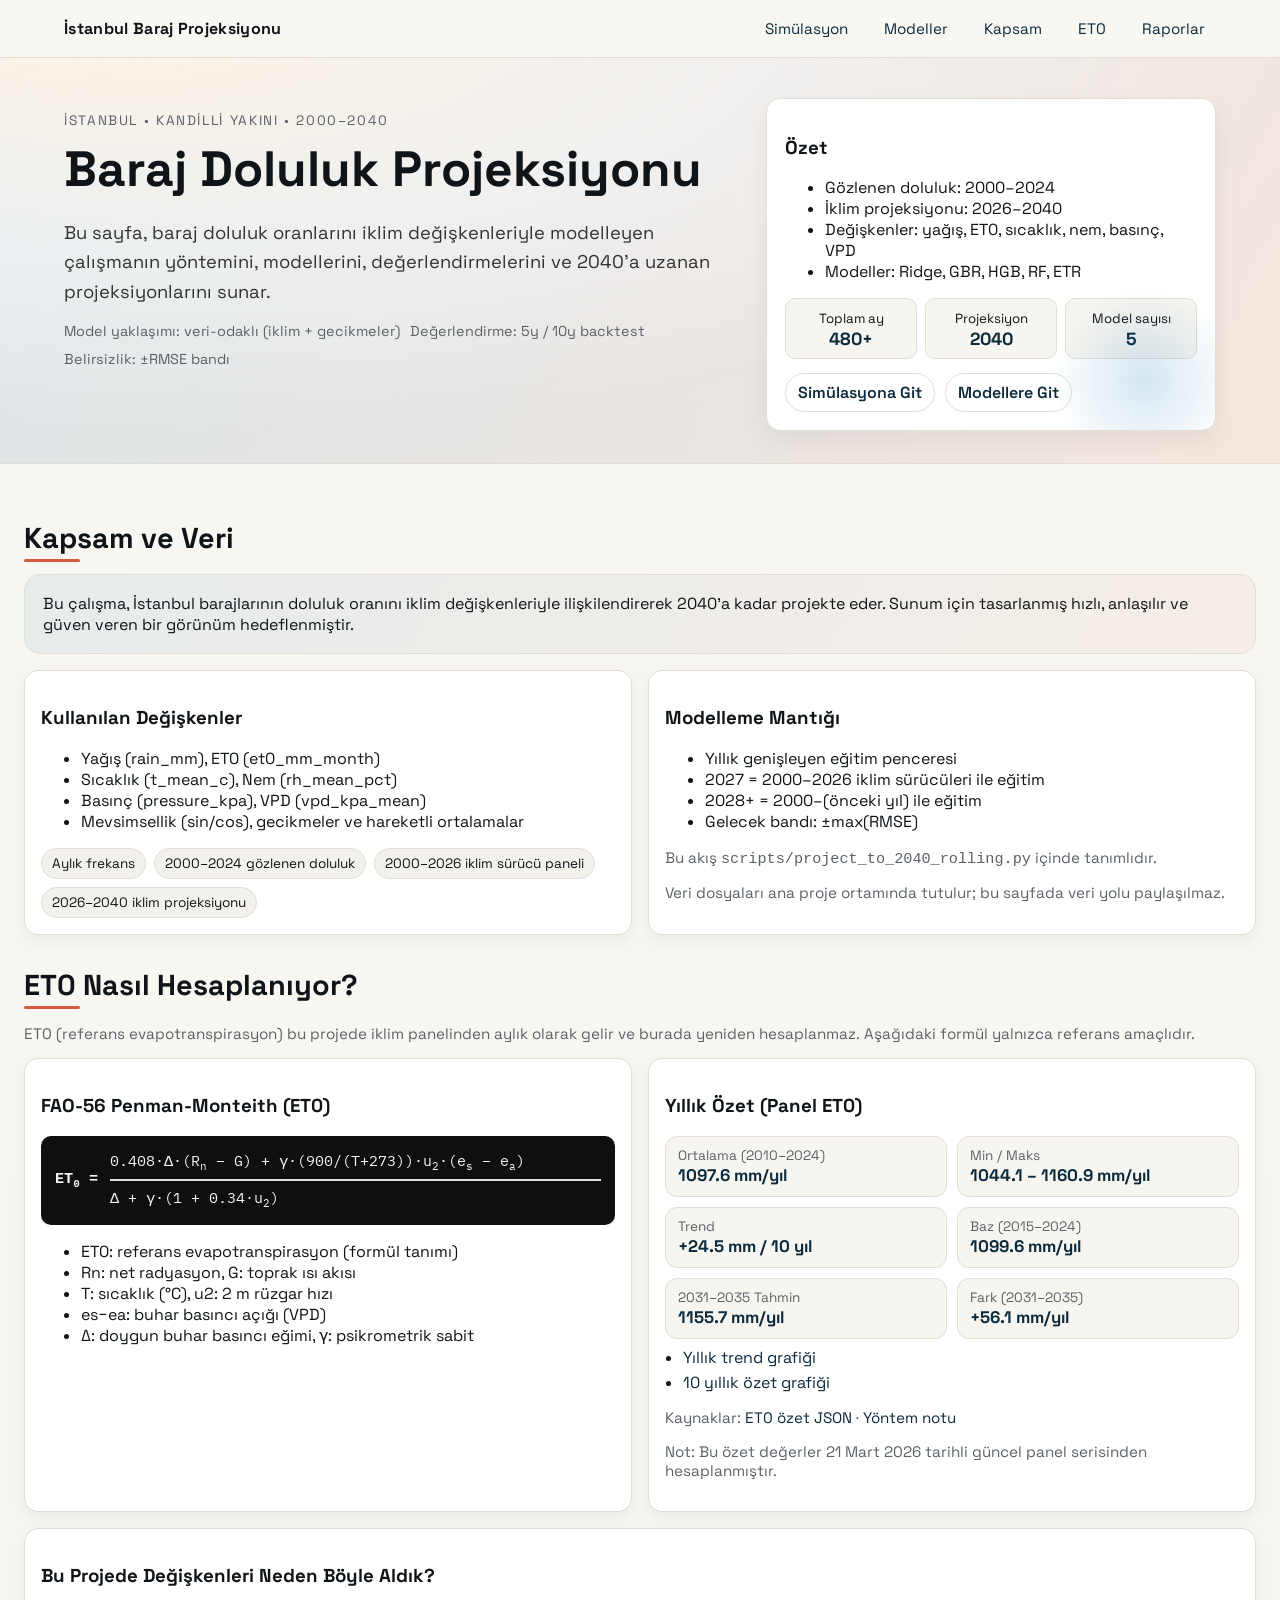
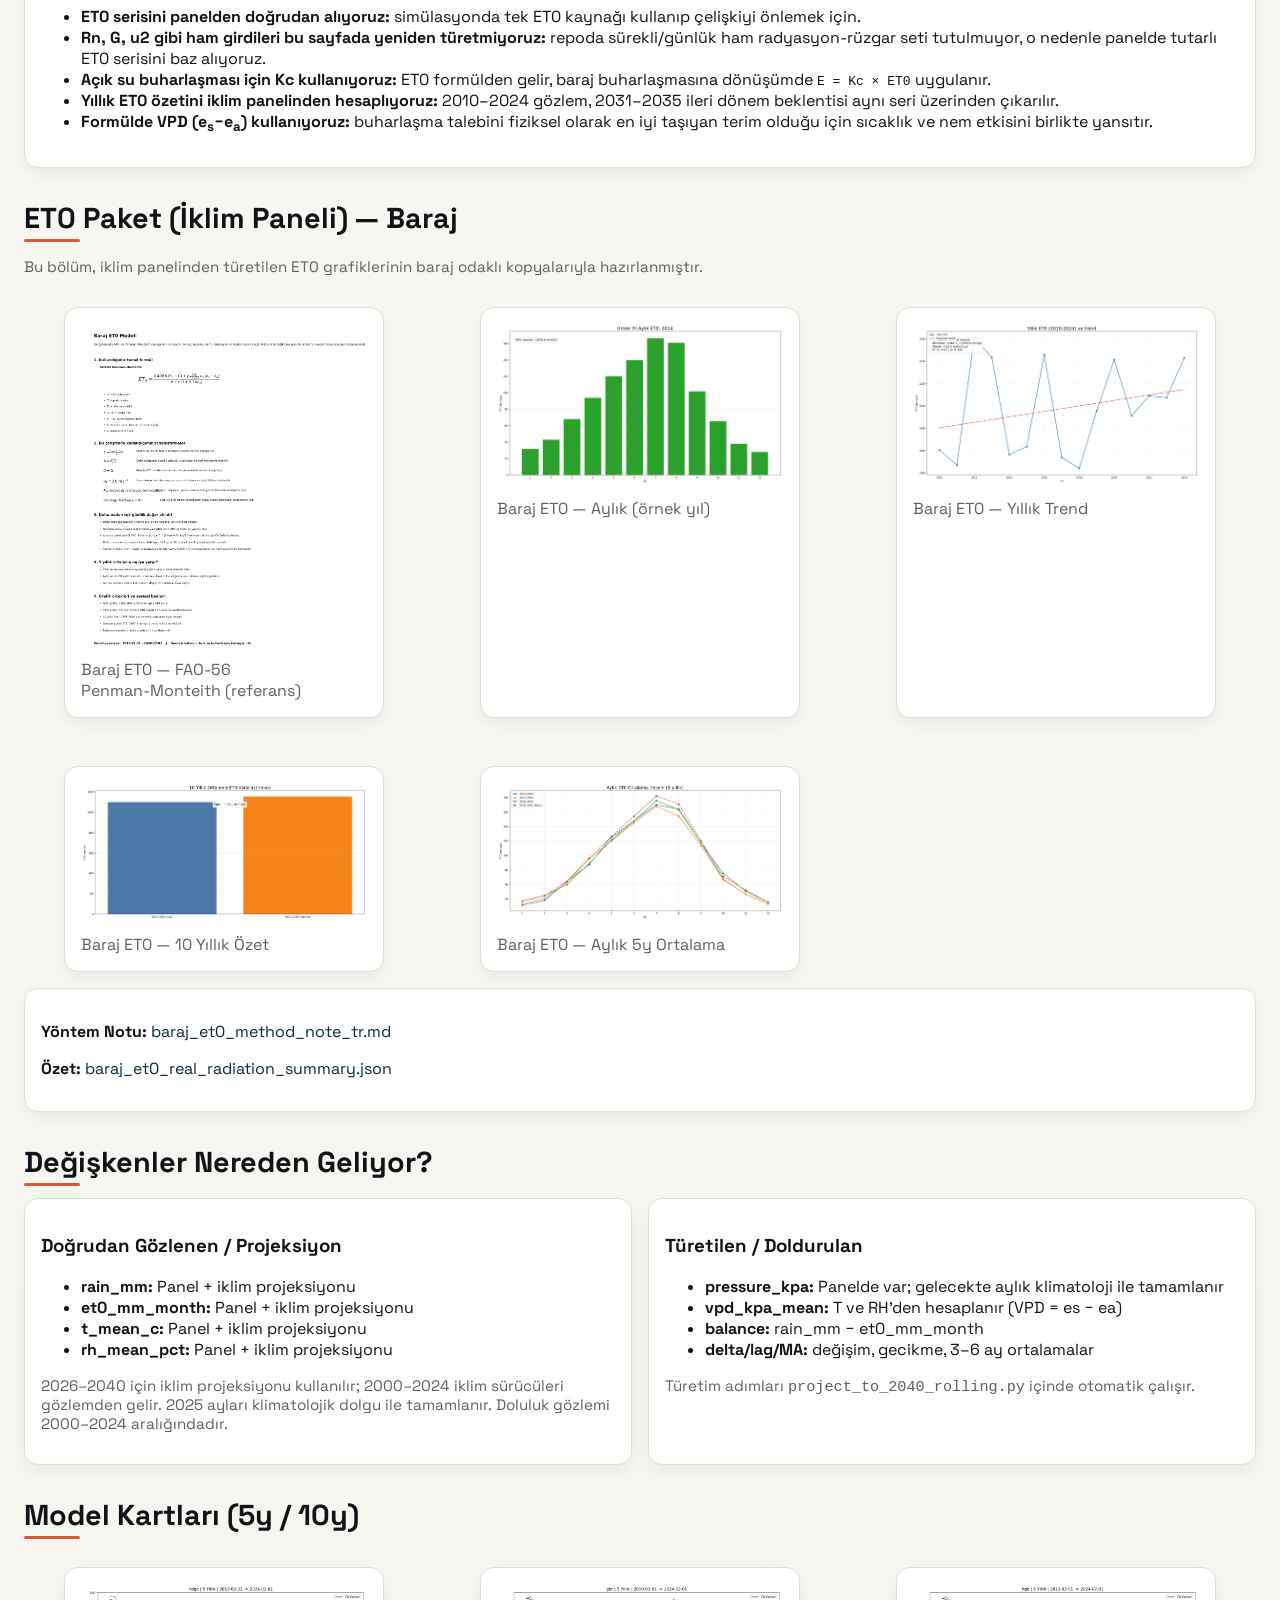
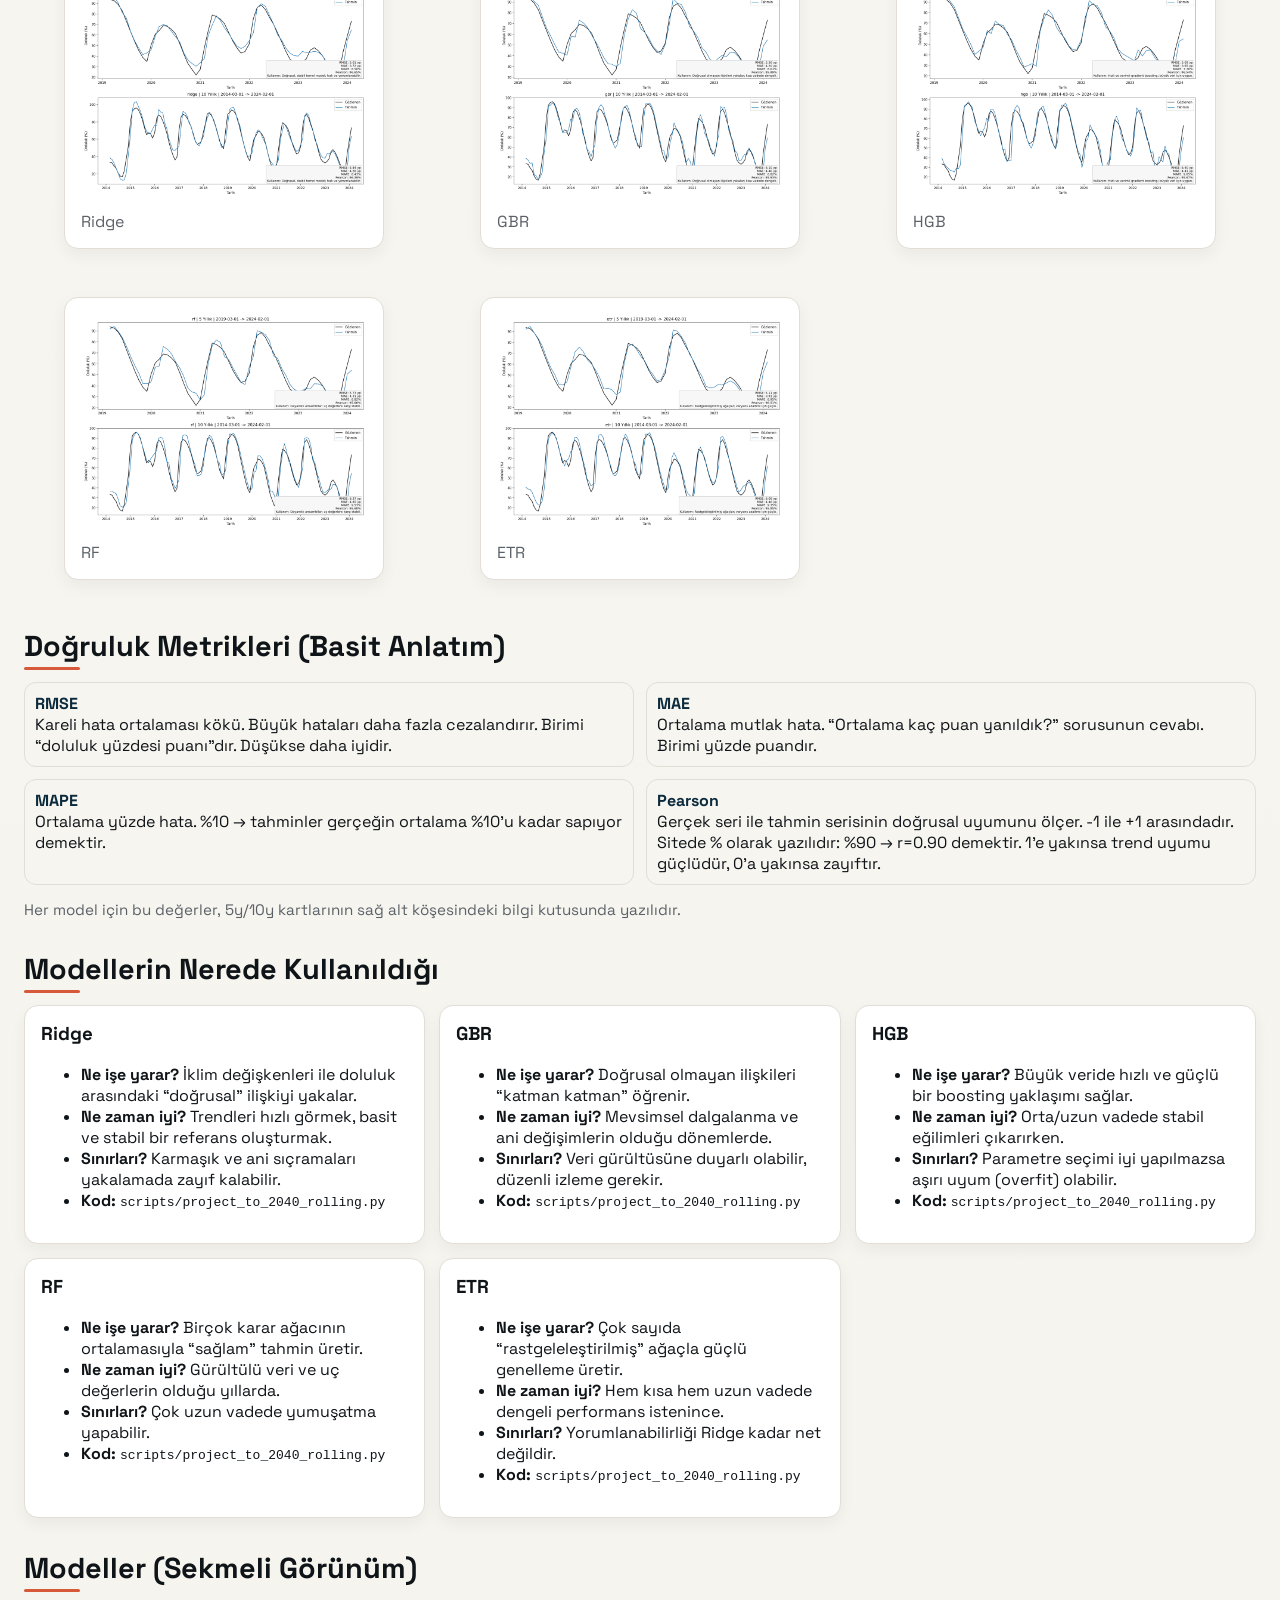
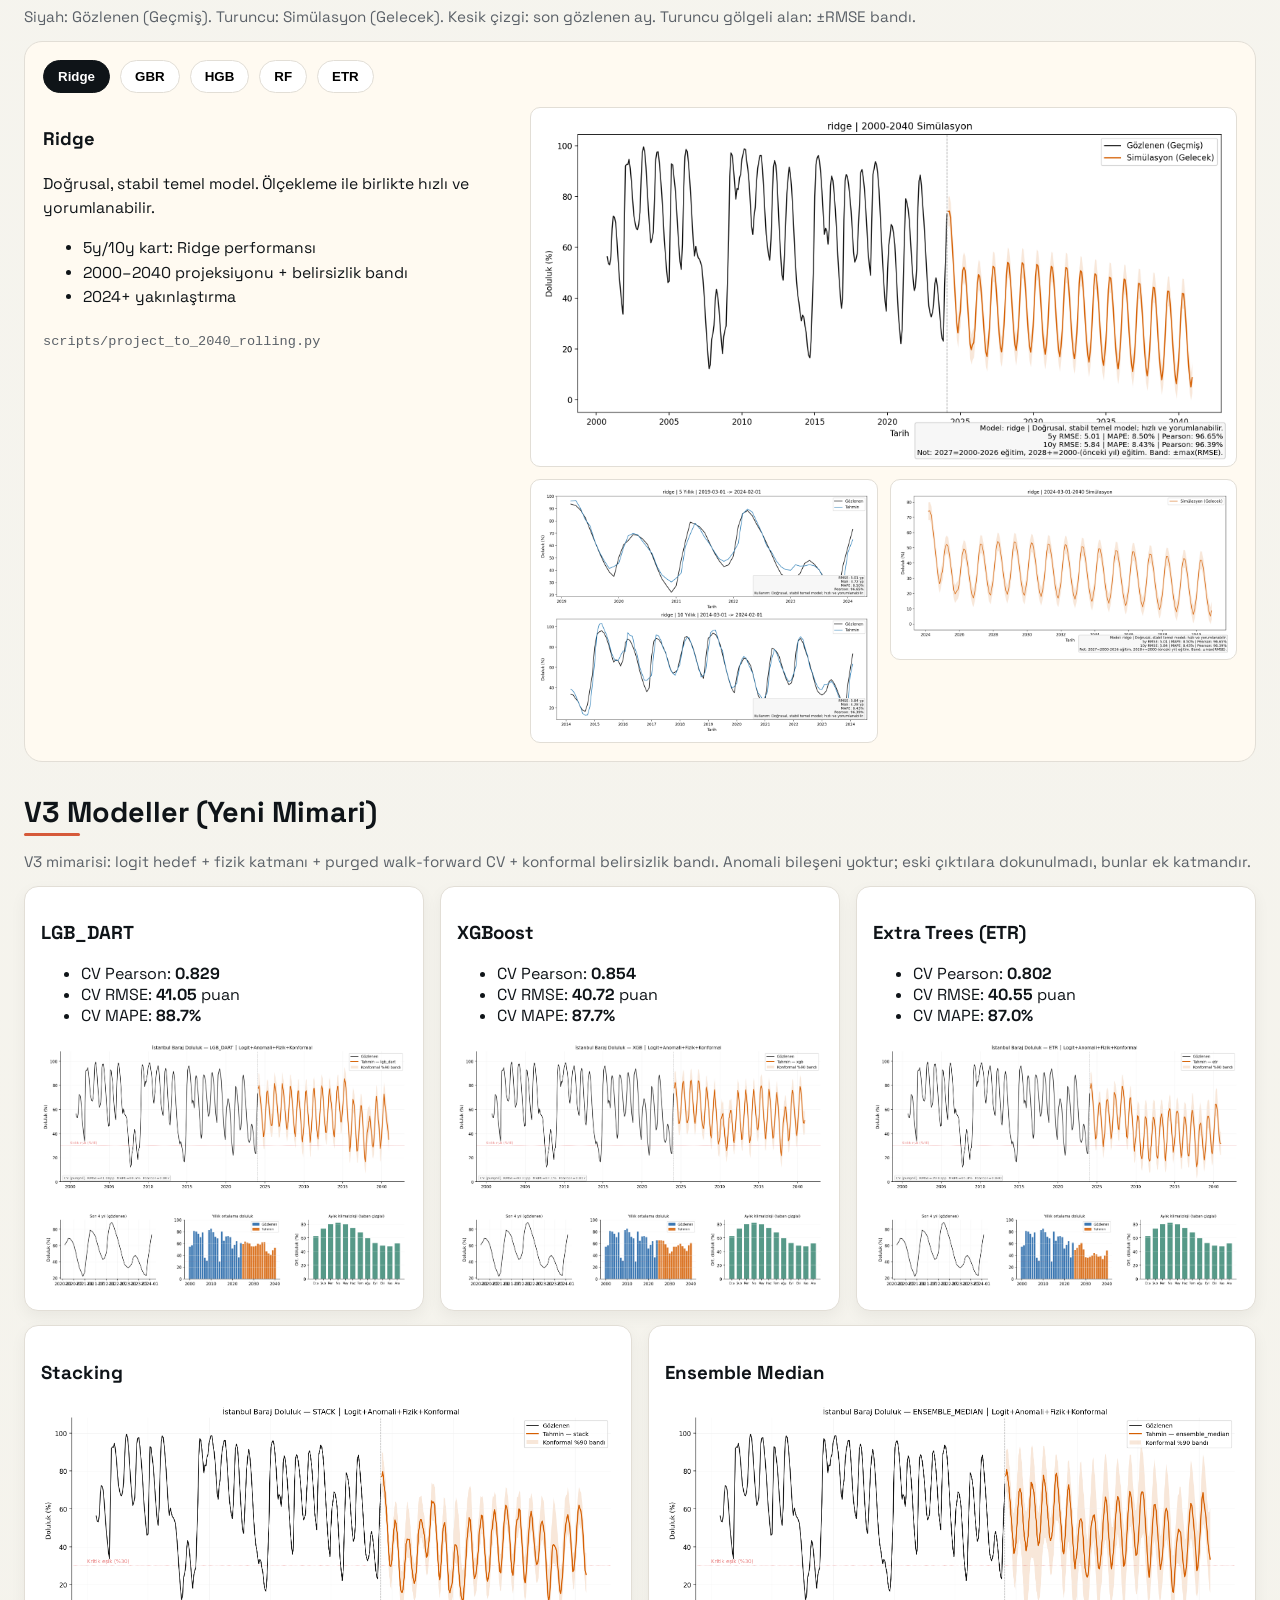
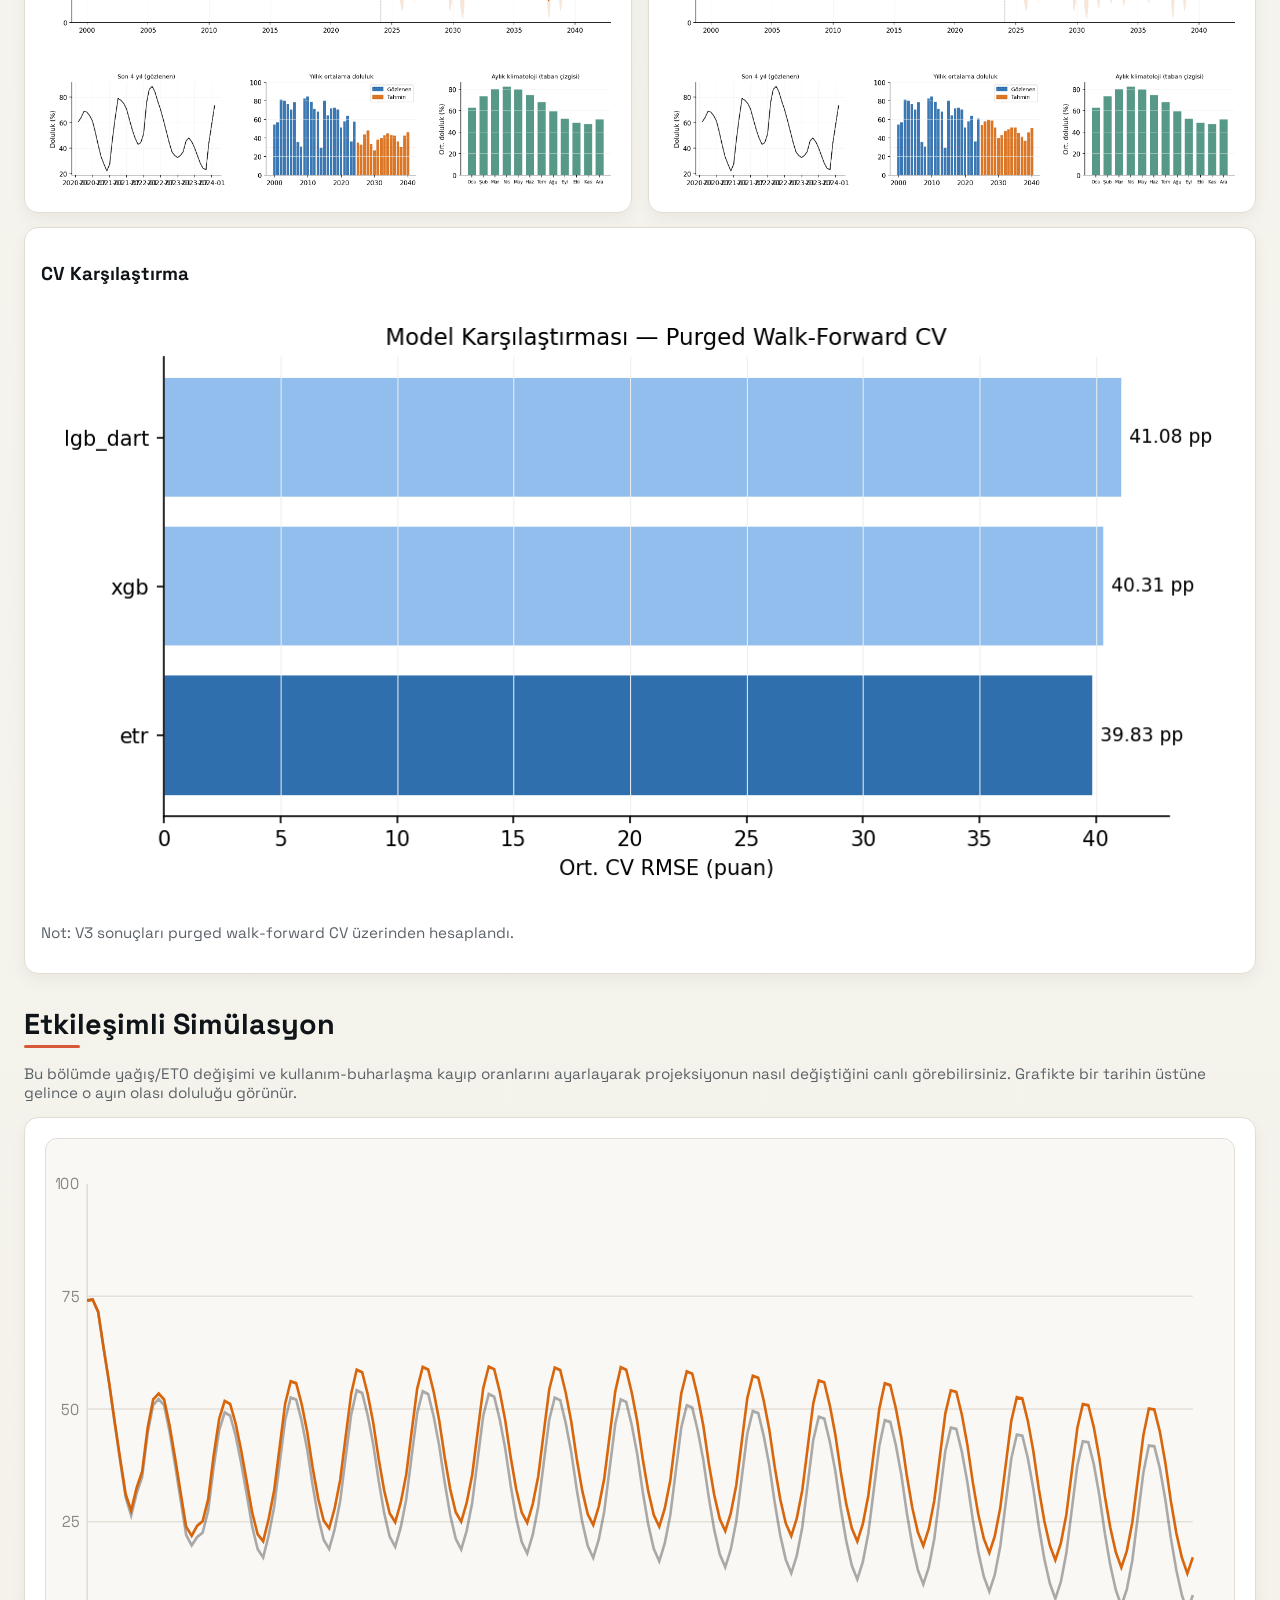
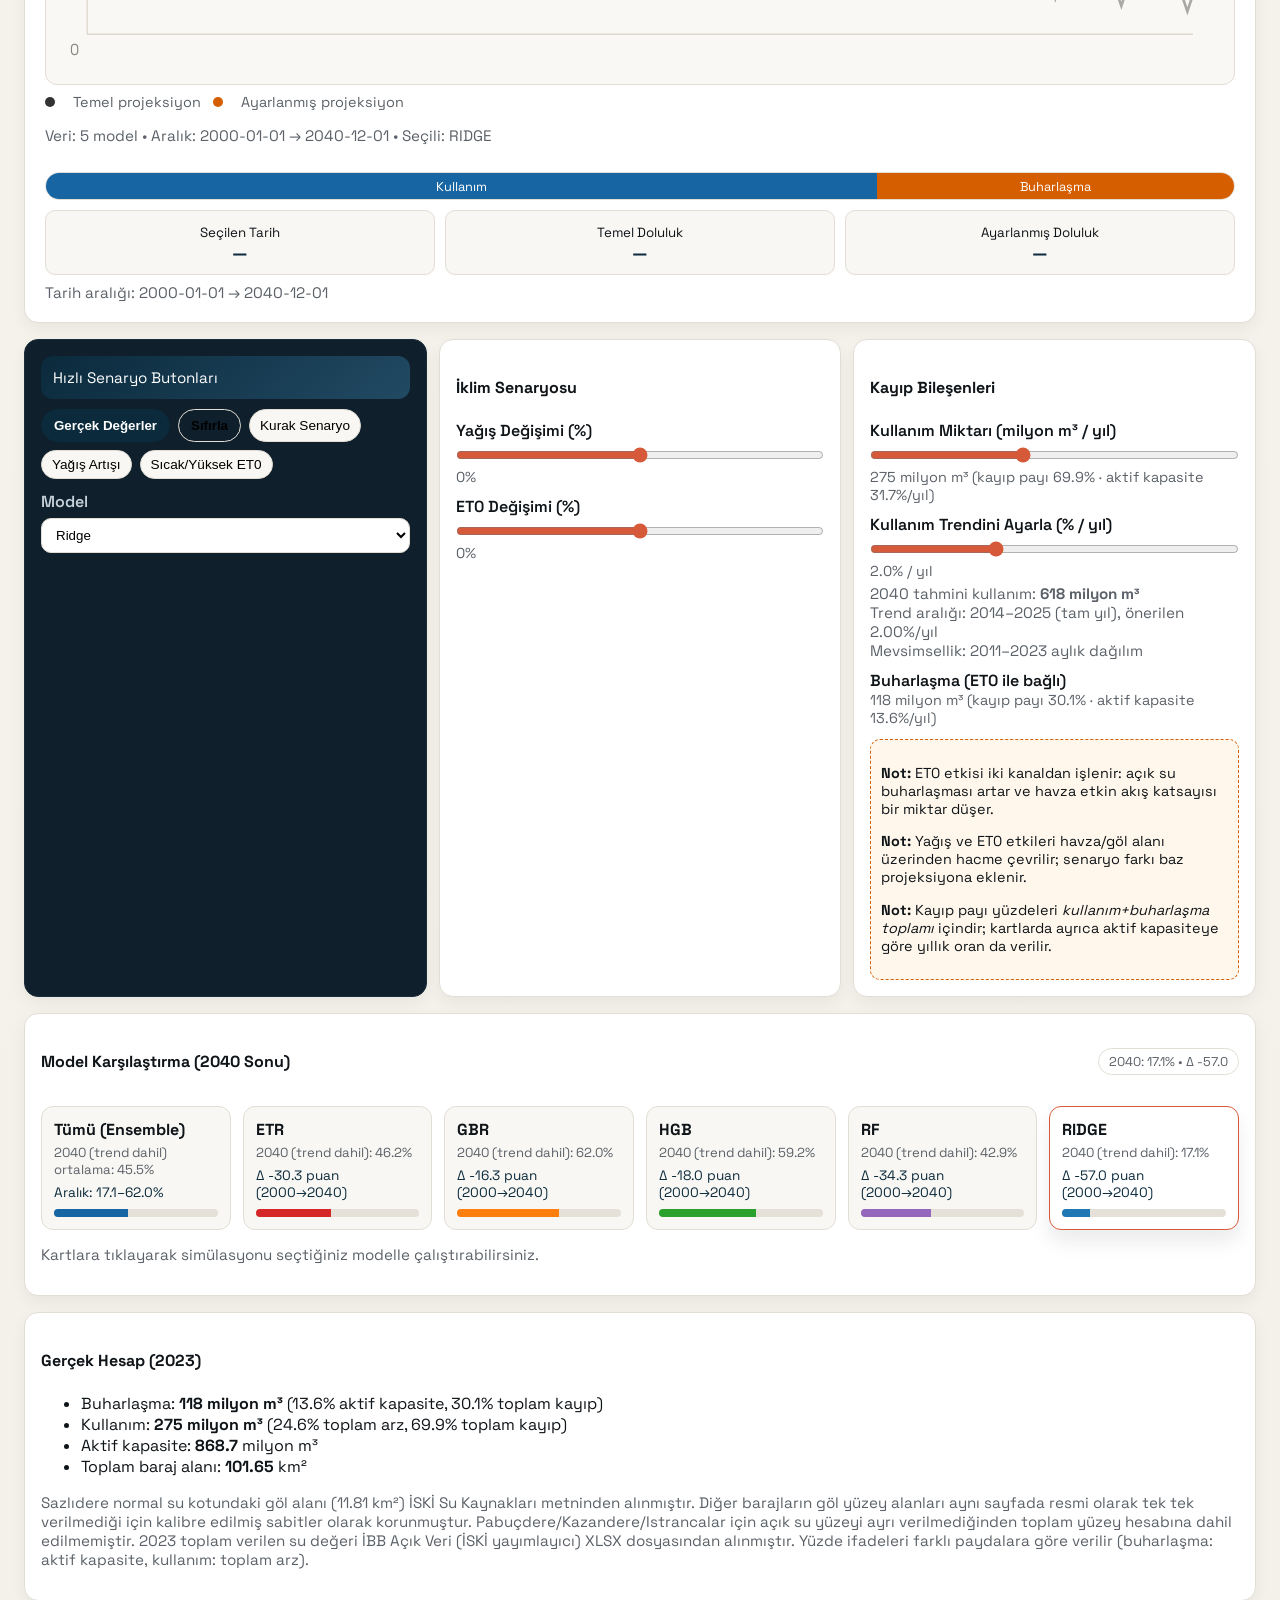
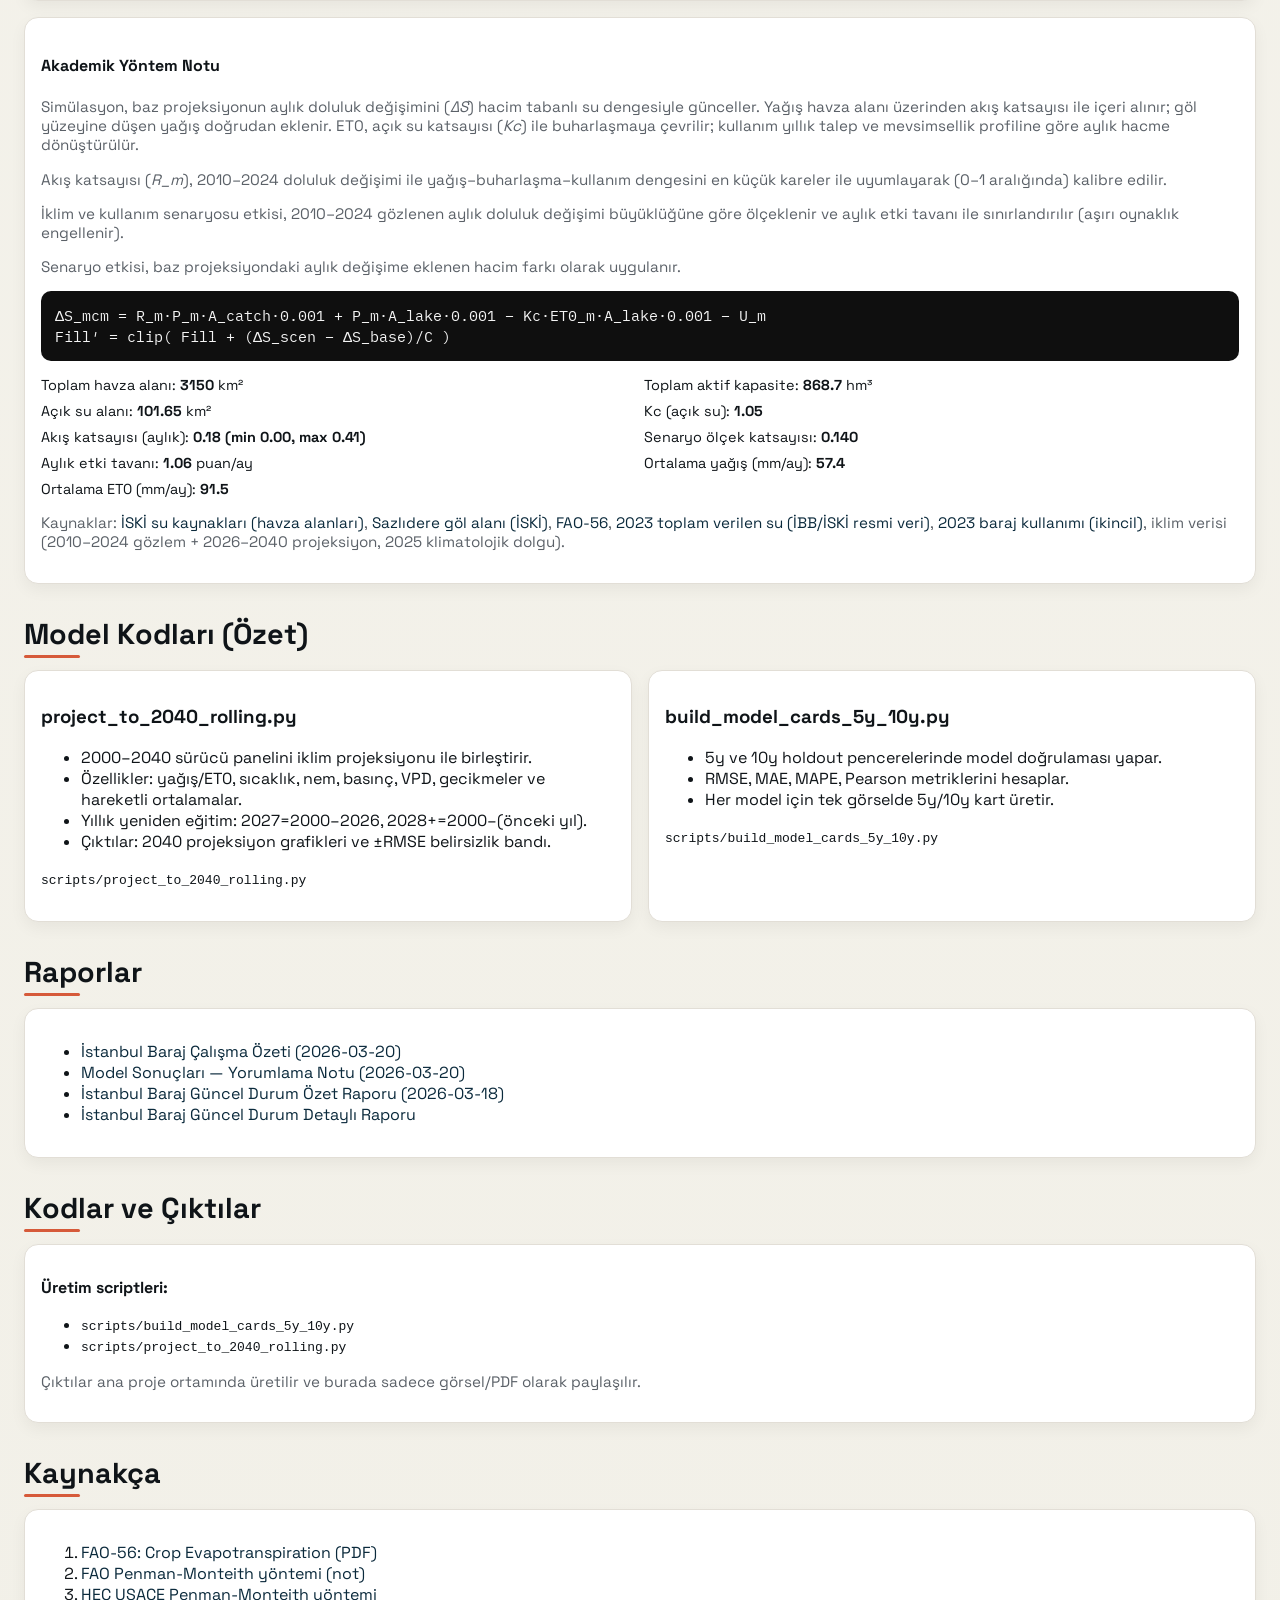
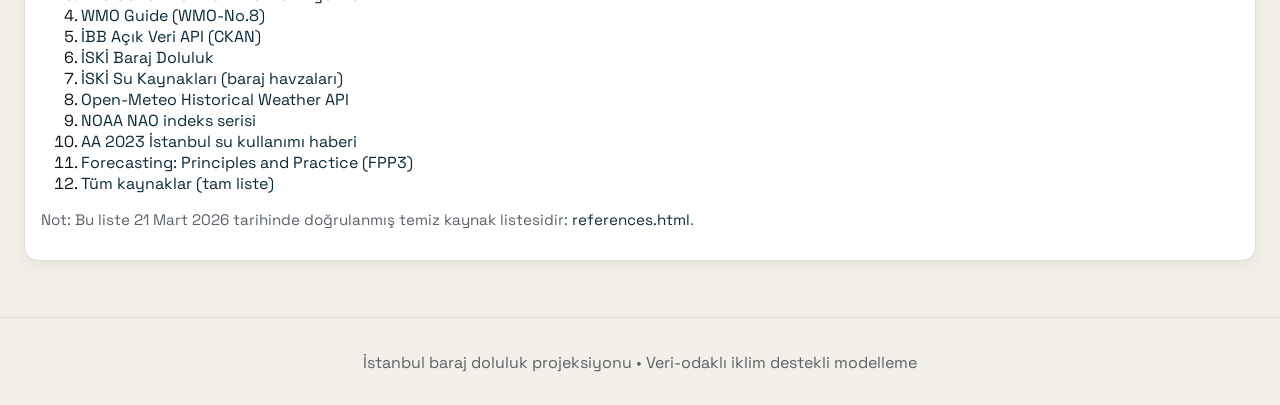
==== commit 66f55bf3: "Update Baraj ET0 formula image with long fraction layout" ====
--- a/index.html
+++ b/index.html
@@ -99,9 +99,11 @@
           <div class="formula formula-fraction" role="img" aria-label="FAO-56 Penman-Monteith ET0 denklemi">
             <div class="eq-left">ET<sub>0</sub> =</div>
             <div class="eq-right">
-              <div class="eq-num">0.408·Δ·(R<sub>n</sub> − G) + γ·(900/(T+273))·u<sub>2</sub>·(e<sub>s</sub> − e<sub>a</sub>)</div>
-              <div class="eq-bar"></div>
-              <div class="eq-den">Δ + γ·(1 + 0.34·u<sub>2</sub>)</div>
+              <div class="eq-frac">
+                <div class="eq-num">0.408·Δ·(R<sub>n</sub> − G) + γ·(900/(T+273))·u<sub>2</sub>·(e<sub>s</sub> − e<sub>a</sub>)</div>
+                <div class="eq-bar"></div>
+                <div class="eq-den">Δ + γ·(1 + 0.34·u<sub>2</sub>)</div>
+              </div>
             </div>
           </div>
           <ul>
@@ -117,27 +119,27 @@
           <div class="stat-grid">
             <div class="stat">
               <small>Ortalama (2010–2024)</small>
-              <strong id="et0-stat-mean">—</strong>
+              <strong>1097.6 mm/yıl</strong>
             </div>
             <div class="stat">
               <small>Min / Maks</small>
-              <strong id="et0-stat-minmax">—</strong>
+              <strong>1044.1 – 1160.9 mm/yıl</strong>
             </div>
             <div class="stat">
               <small>Trend</small>
-              <strong id="et0-stat-trend">—</strong>
+              <strong>+24.5 mm / 10 yıl</strong>
             </div>
             <div class="stat">
               <small>Baz (2015–2024)</small>
-              <strong id="et0-stat-baseline">—</strong>
+              <strong>1099.6 mm/yıl</strong>
             </div>
             <div class="stat">
               <small>2031–2035 Tahmin</small>
-              <strong id="et0-stat-forecast">—</strong>
+              <strong>1155.7 mm/yıl</strong>
             </div>
             <div class="stat">
               <small>Fark (2031–2035)</small>
-              <strong id="et0-stat-delta">—</strong>
+              <strong>+56.1 mm/yıl</strong>
             </div>
           </div>
           <ul class="link-list">
@@ -145,15 +147,17 @@
             <li><a href="assets/et0/baraj_et0_10year_summary.png?v=20260321-6" target="_blank" rel="noopener">10 yıllık özet grafiği</a></li>
           </ul>
           <p class="note">Kaynaklar: <a href="assets/et0/reports/baraj_et0_real_radiation_summary.json" target="_blank" rel="noopener">ET0 özet JSON</a> · <a href="assets/et0/reports/baraj_et0_method_note_tr.md" target="_blank" rel="noopener">Yöntem notu</a></p>
+          <p class="note">Not: Bu özet değerler 21 Mart 2026 tarihli güncel panel serisinden hesaplanmıştır.</p>
         </div>
       </div>
       <div class="card" style="margin-top:16px;">
         <h3>Bu Projede Değişkenleri Neden Böyle Aldık?</h3>
         <ul>
           <li><strong>ET0 serisini panelden doğrudan alıyoruz:</strong> simülasyonda tek ET0 kaynağı kullanıp çelişkiyi önlemek için.</li>
-          <li><strong>Rn, G, u2 gibi ham girdileri bu sayfada yeniden türetmiyoruz:</strong> repoda sürekli/günlük ham radyasyon-rüzgâr seti tutulmuyor.</li>
+          <li><strong>Rn, G, u2 gibi ham girdileri bu sayfada yeniden türetmiyoruz:</strong> repoda sürekli/günlük ham radyasyon-rüzgar seti tutulmuyor, o nedenle panelde tutarlı ET0 serisini baz alıyoruz.</li>
           <li><strong>Açık su buharlaşması için Kc kullanıyoruz:</strong> ET0 formülden gelir, baraj buharlaşmasına dönüşümde <code>E = Kc × ET0</code> uygulanır.</li>
           <li><strong>Yıllık ET0 özetini iklim panelinden hesaplıyoruz:</strong> 2010–2024 gözlem, 2031–2035 ileri dönem beklentisi aynı seri üzerinden çıkarılır.</li>
+          <li><strong>Formülde VPD (e<sub>s</sub>−e<sub>a</sub>) kullanıyoruz:</strong> buharlaşma talebini fiziksel olarak en iyi taşıyan terim olduğu için sıcaklık ve nem etkisini birlikte yansıtır.</li>
         </ul>
       </div>
     </section>
@@ -163,8 +167,8 @@
       <p class="note">Bu bölüm, iklim panelinden türetilen ET0 grafiklerinin baraj odaklı kopyalarıyla hazırlanmıştır.</p>
       <div class="grid three">
         <figure class="card">
-          <a href="assets/et0/baraj_et0_formula_explained.png?v=20260321-6" target="_blank" rel="noopener">
-            <img src="assets/et0/baraj_et0_formula_explained.png?v=20260321-6" alt="ET0 formül açıklaması" />
+          <a href="assets/et0/baraj_et0_formula_explained.png?v=20260321-7" target="_blank" rel="noopener">
+            <img src="assets/et0/baraj_et0_formula_explained.png?v=20260321-7" alt="ET0 formül açıklaması" />
           </a>
           <figcaption>Baraj ET0 — FAO‑56 Penman‑Monteith (referans)</figcaption>
         </figure>
@@ -1354,9 +1358,7 @@
         hoverLine.setAttribute('x2', xPos);
         hoverLine.setAttribute('opacity', '0.7');
 
-        tooltip.style.opacity = '1';
-        tooltip.style.left = `${xPx}px`;
-        tooltip.style.top = `${yPx}px`;
+        let tooltipText = '';
         if (b && a) {
           metricDate.textContent = b.date;
           metricBase.textContent = `${b.fill.toFixed(1)}%`;
@@ -1367,11 +1369,20 @@
             const mean = vals.reduce((x,y)=>x+y,0)/vals.length;
             const min = Math.min(...vals);
             const max = Math.max(...vals);
-            tooltip.textContent = `${b.date} • Ortalama ${mean.toFixed(1)}% (Aralık ${min.toFixed(1)}–${max.toFixed(1)})`;
+            tooltipText = `${b.date} • Ortalama ${mean.toFixed(1)}% (Aralık ${min.toFixed(1)}–${max.toFixed(1)})`;
           } else {
-            tooltip.textContent = `${b.date} • ${a.fill.toFixed(1)}%`;
+            tooltipText = `${b.date} • ${a.fill.toFixed(1)}%`;
           }
         }
+        if (tooltipText) {
+          tooltip.textContent = tooltipText;
+        }
+        const tooltipHalf = Math.min(160, Math.max(60, (tooltip.offsetWidth || 120) / 2));
+        const safeX = clamp(xPx, tooltipHalf + 6, widthPx - tooltipHalf - 6);
+        const safeY = clamp(yPx, 36, heightPx - 10);
+        tooltip.style.opacity = '1';
+        tooltip.style.left = `${safeX}px`;
+        tooltip.style.top = `${safeY}px`;
       };
 
       const onLeave = () => {
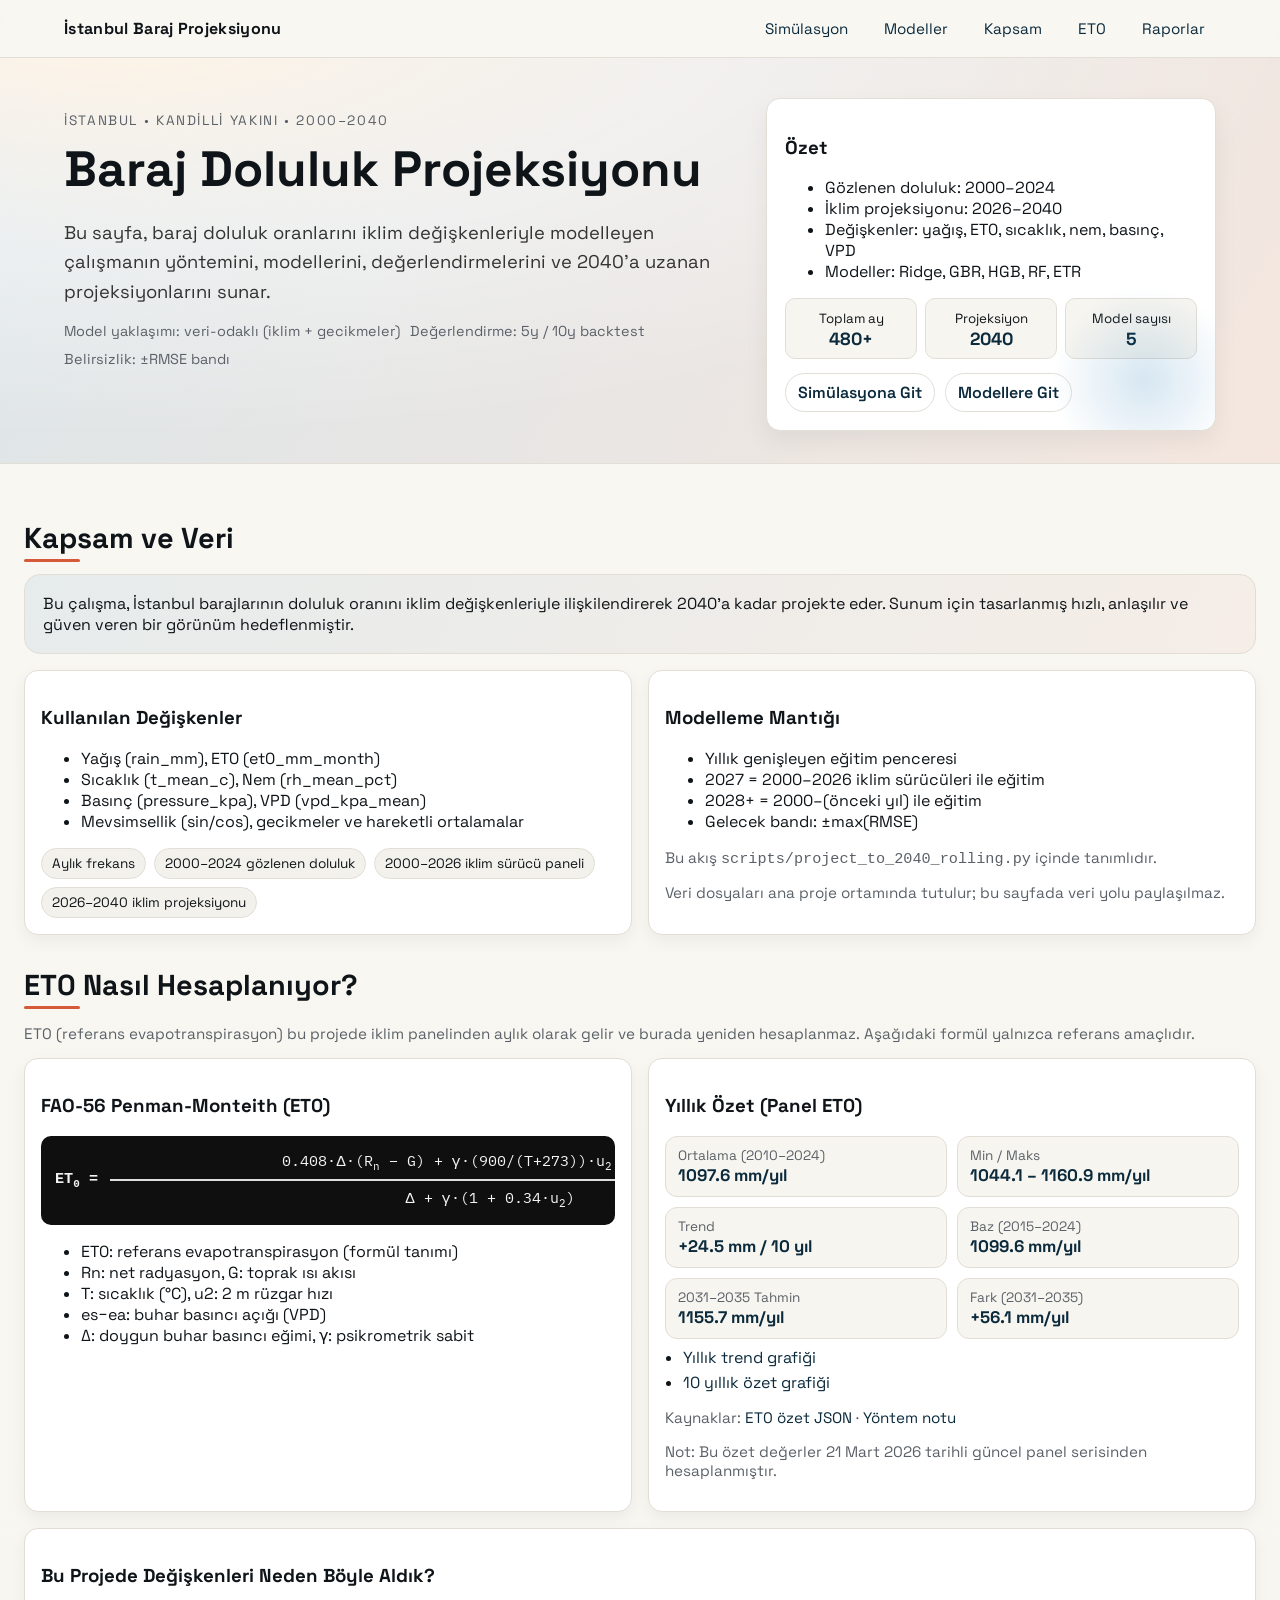
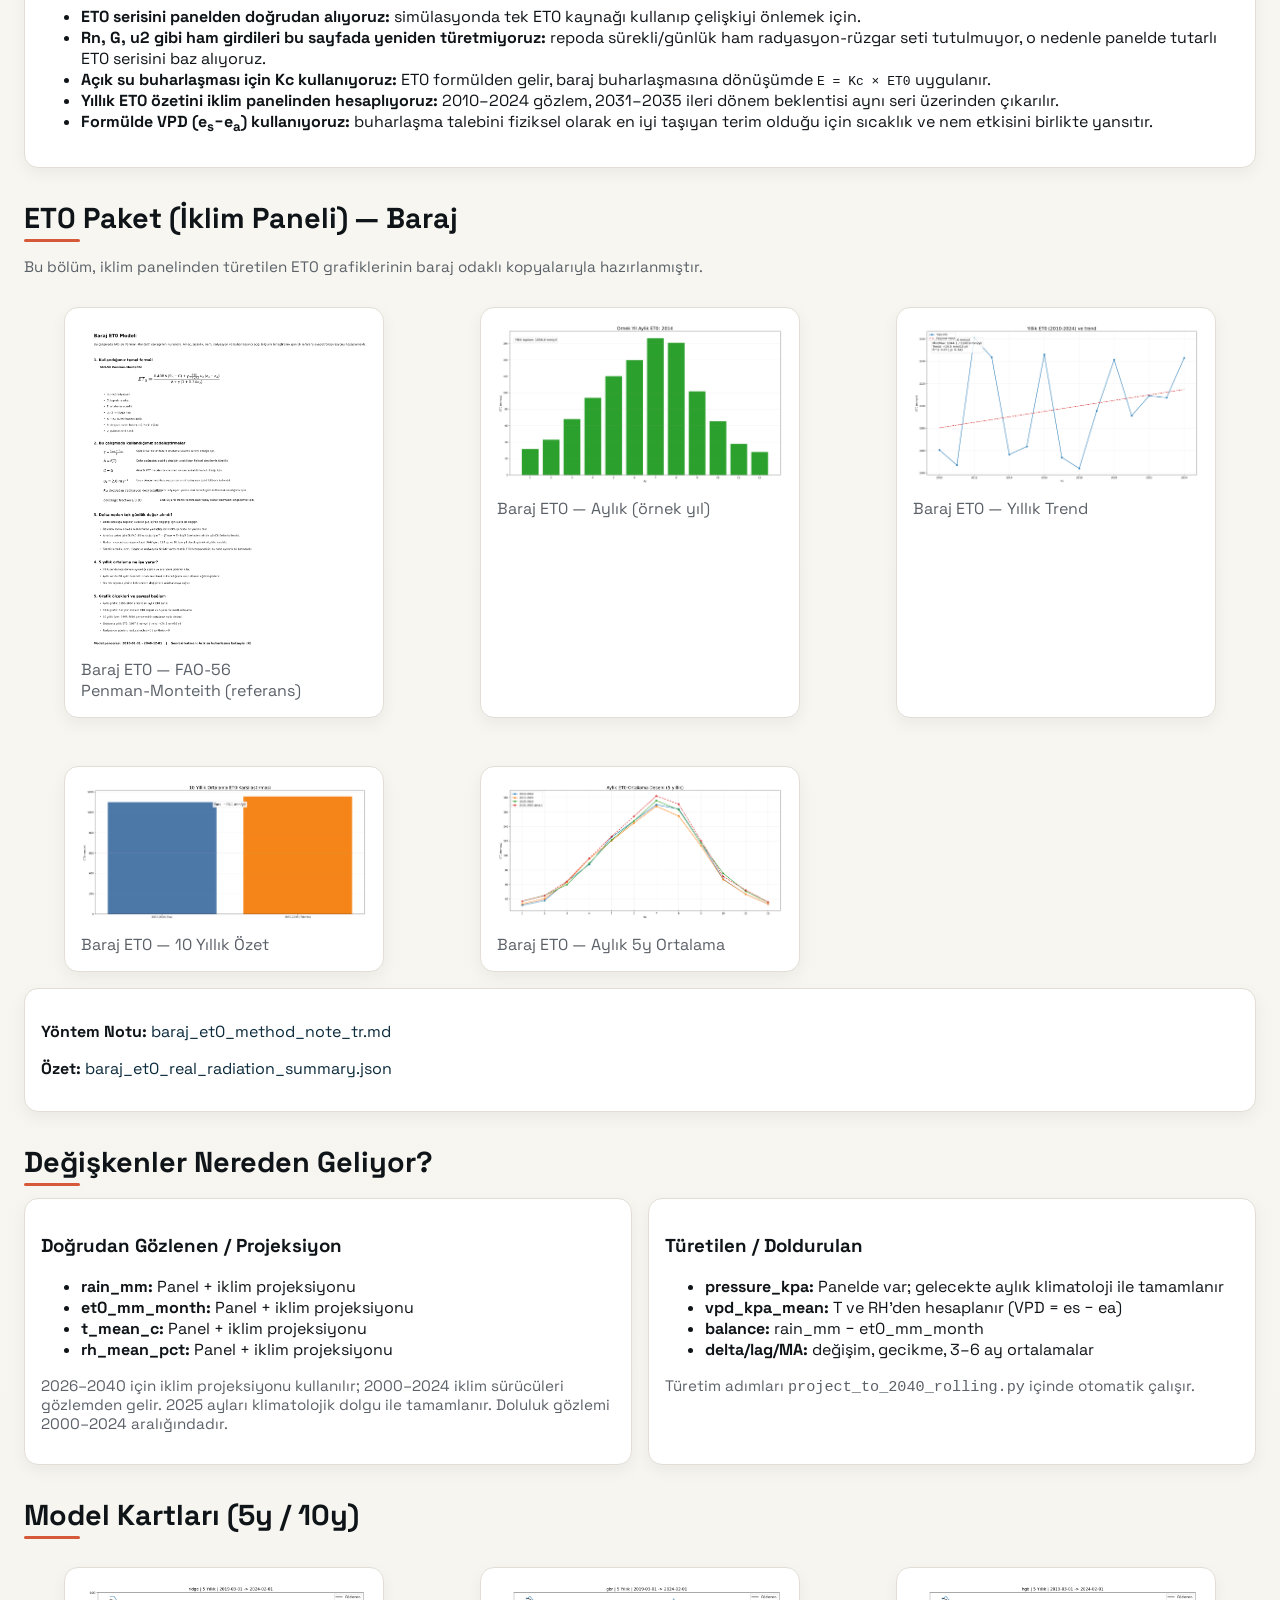
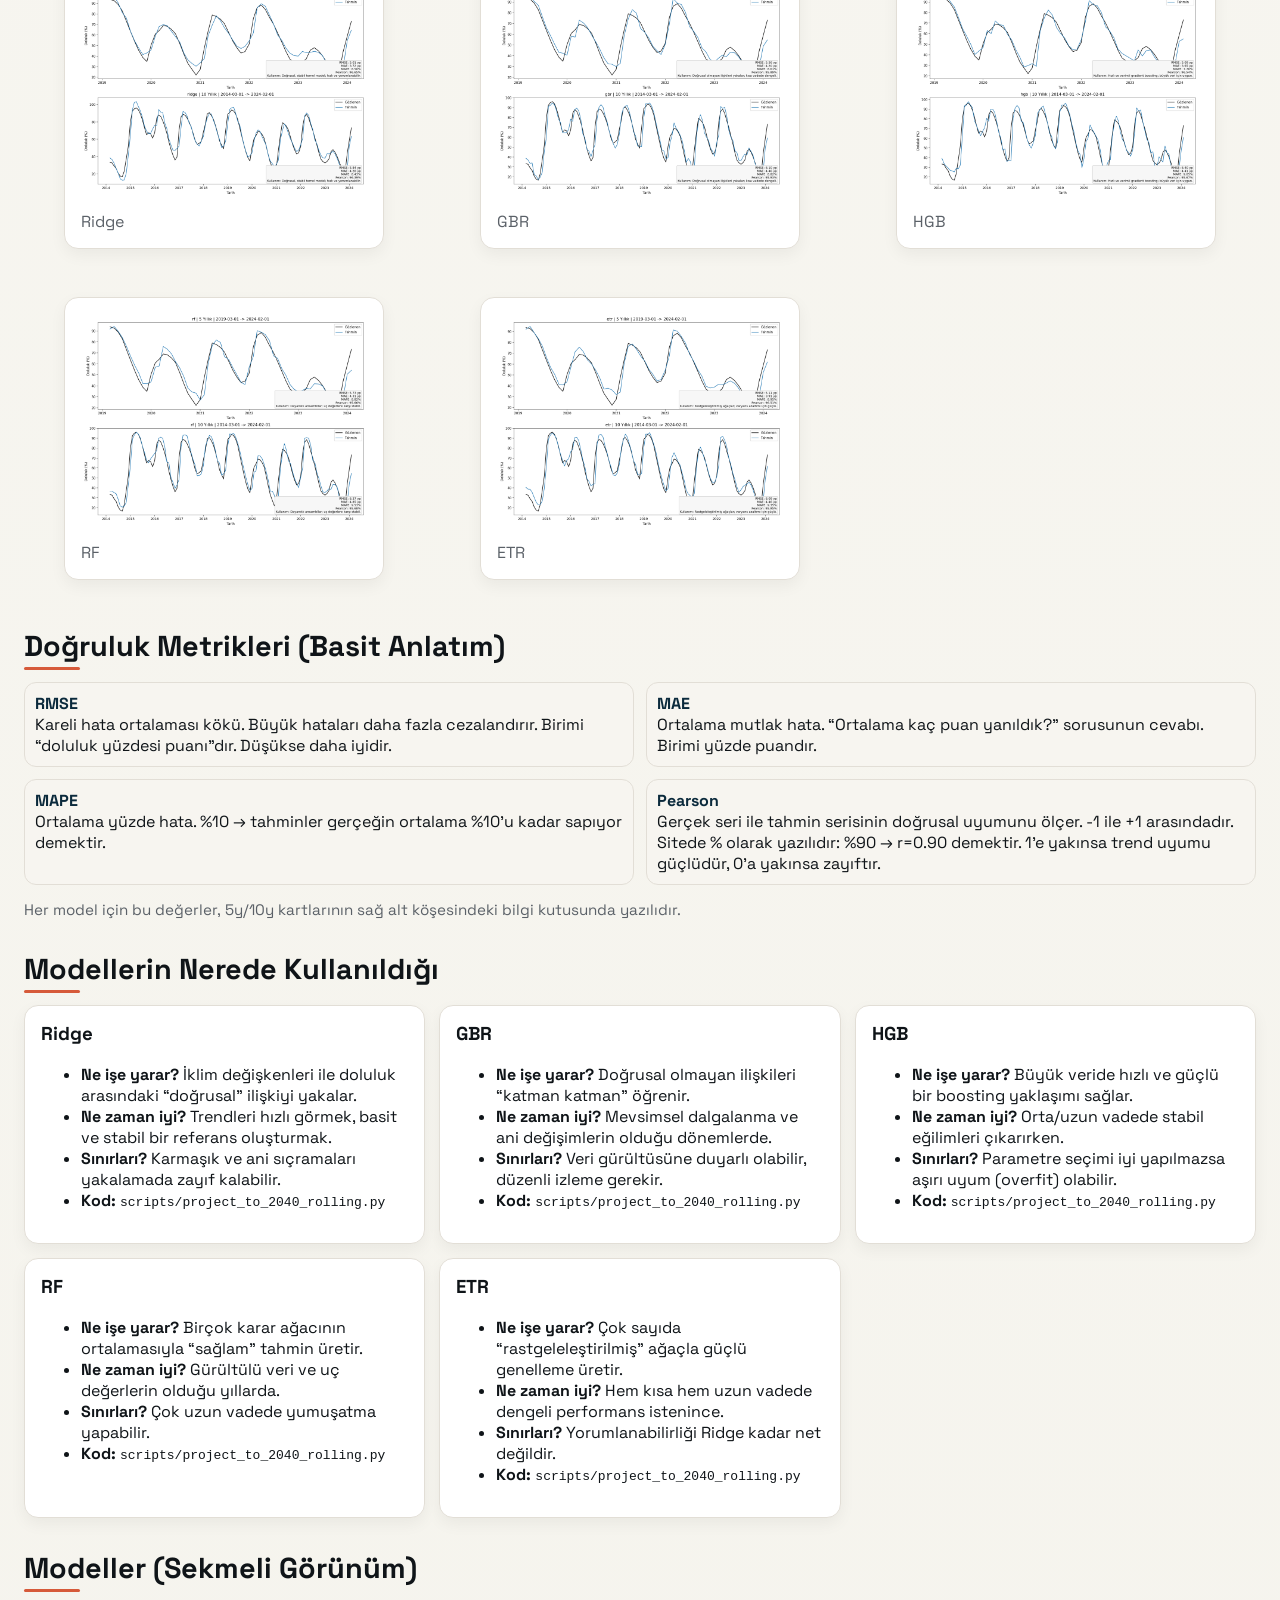
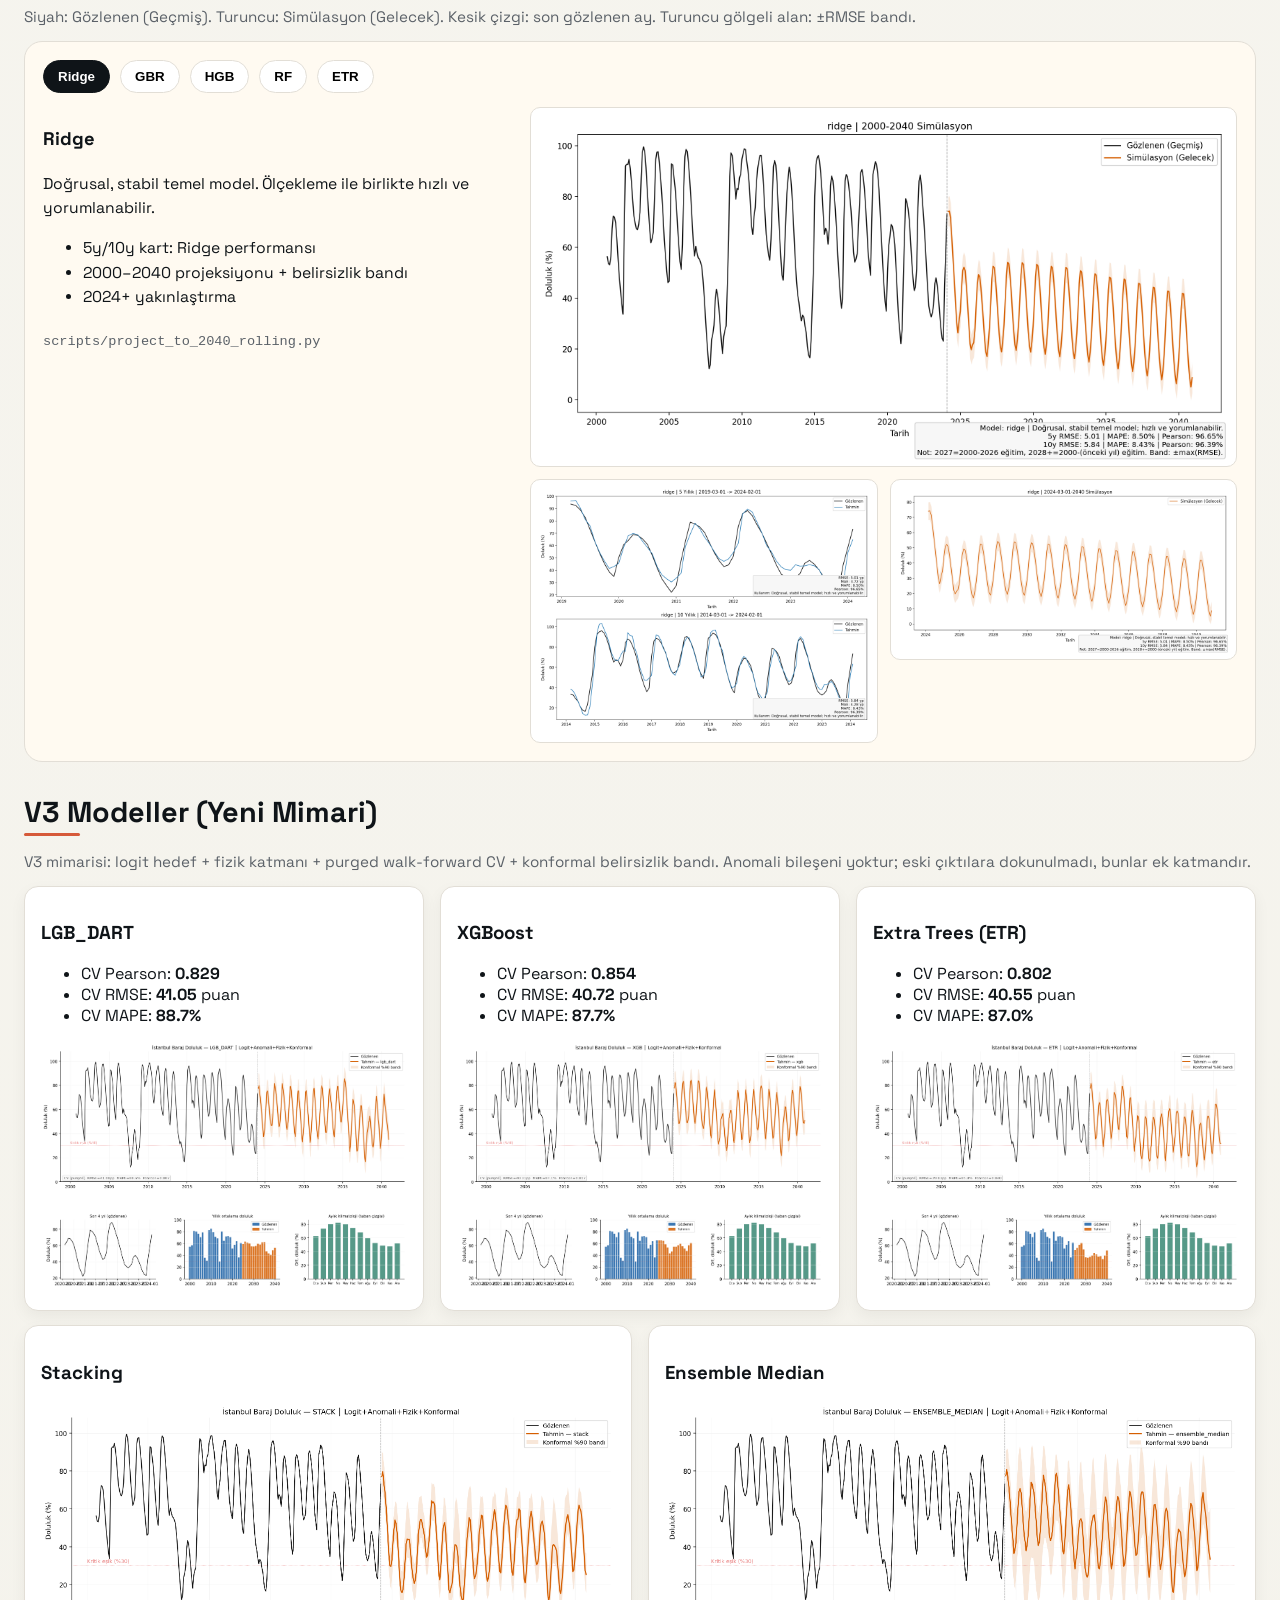
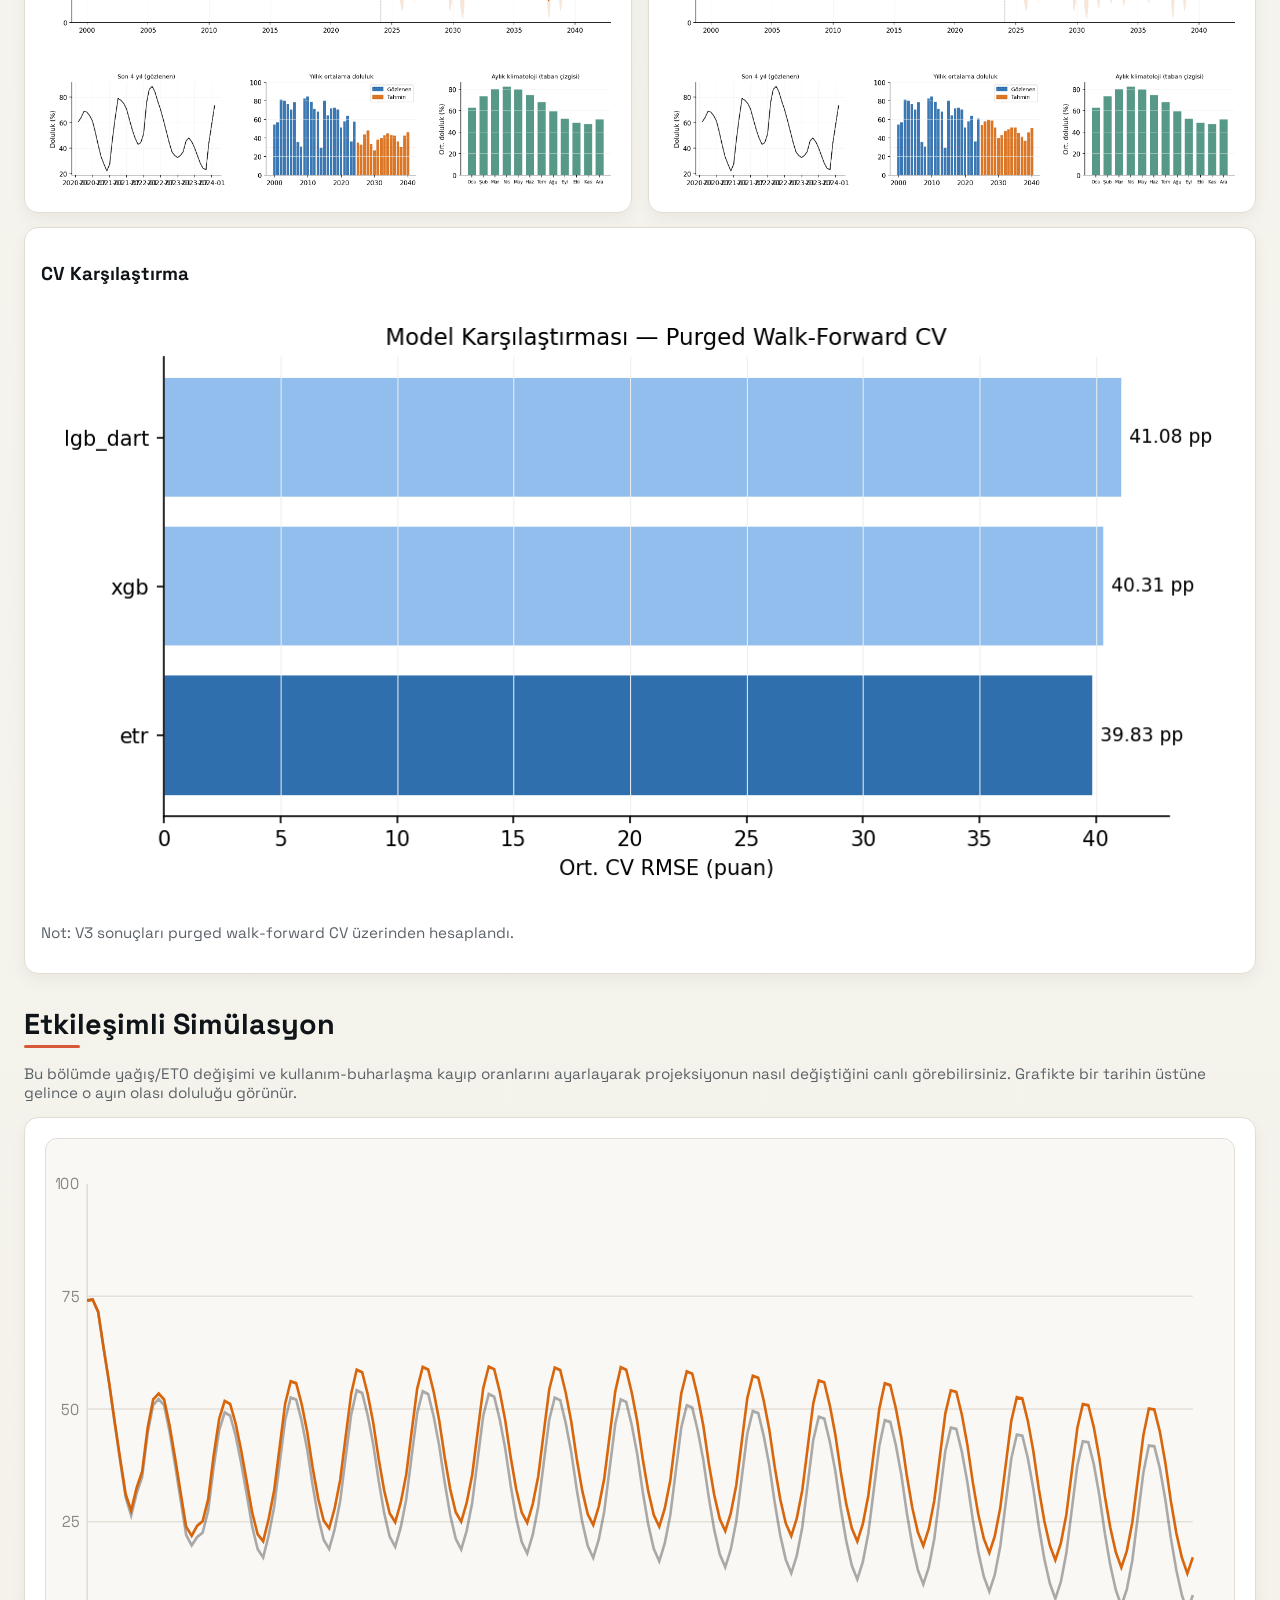
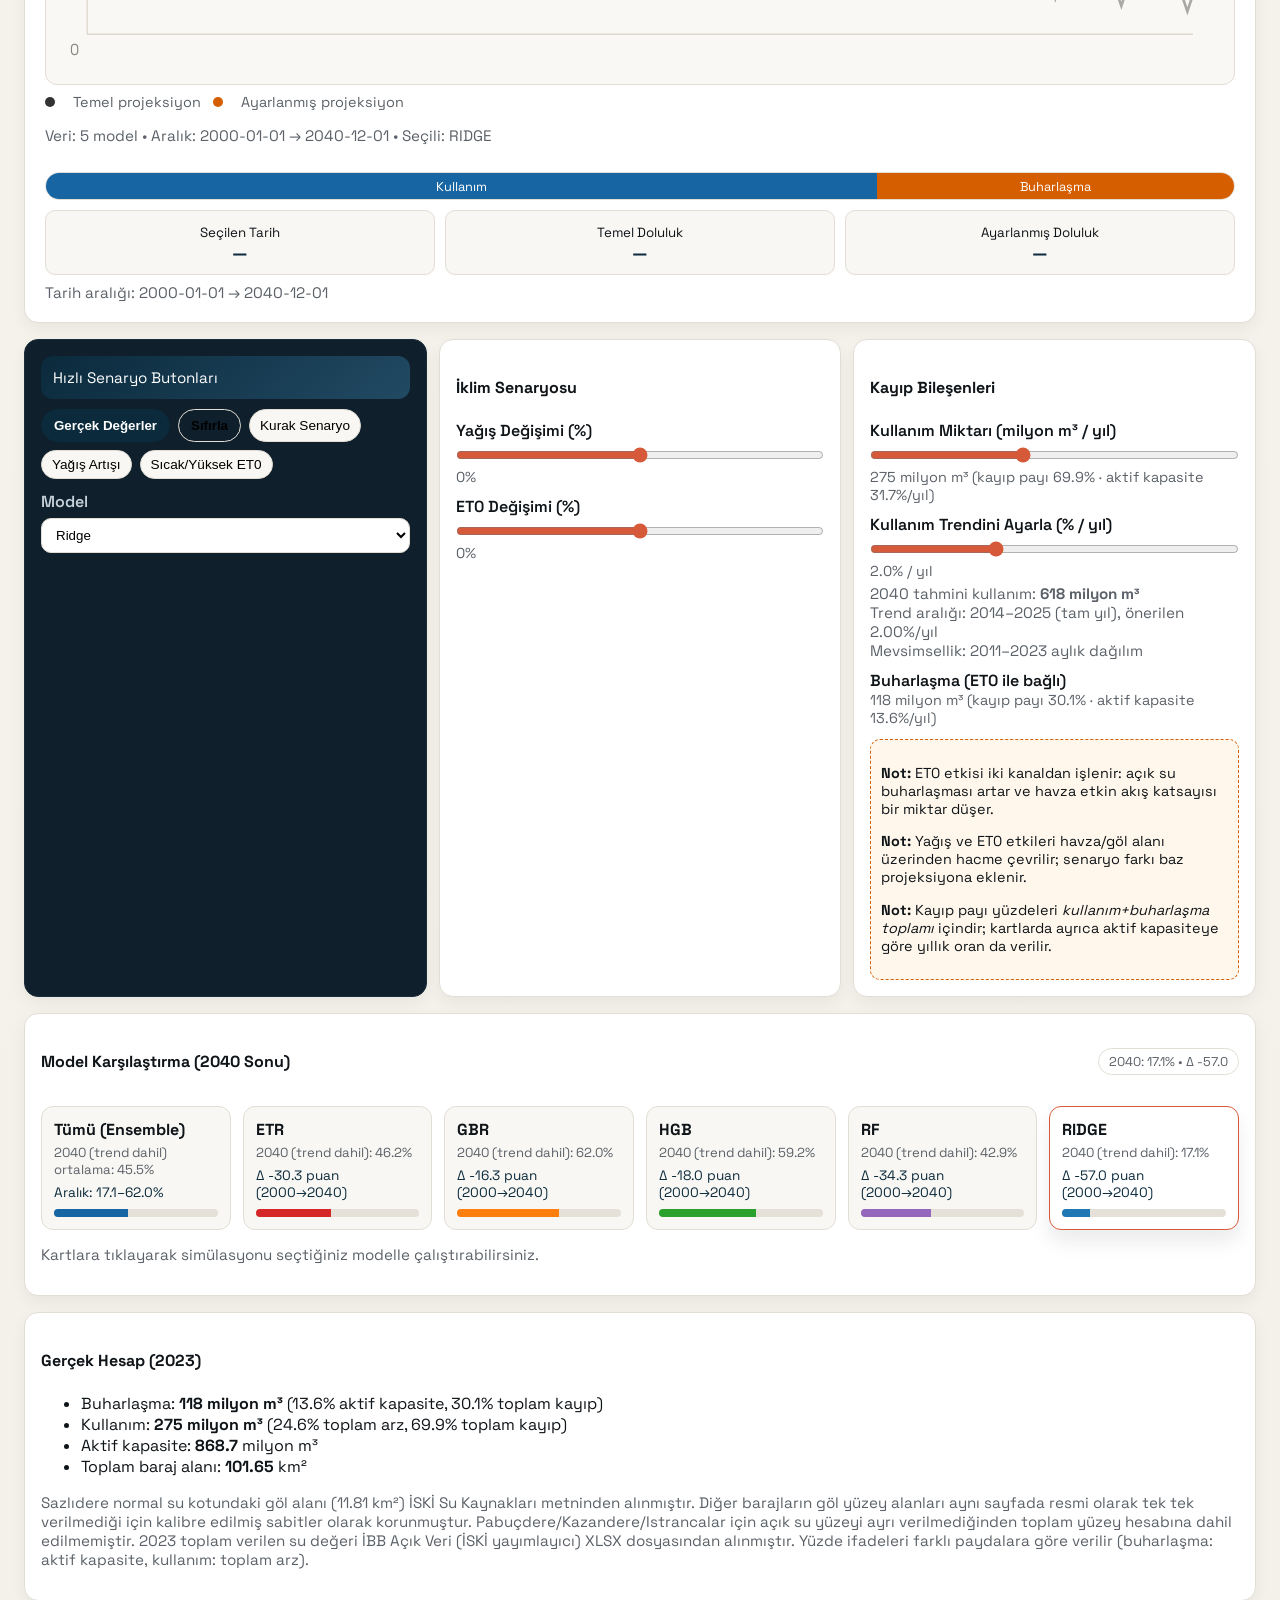
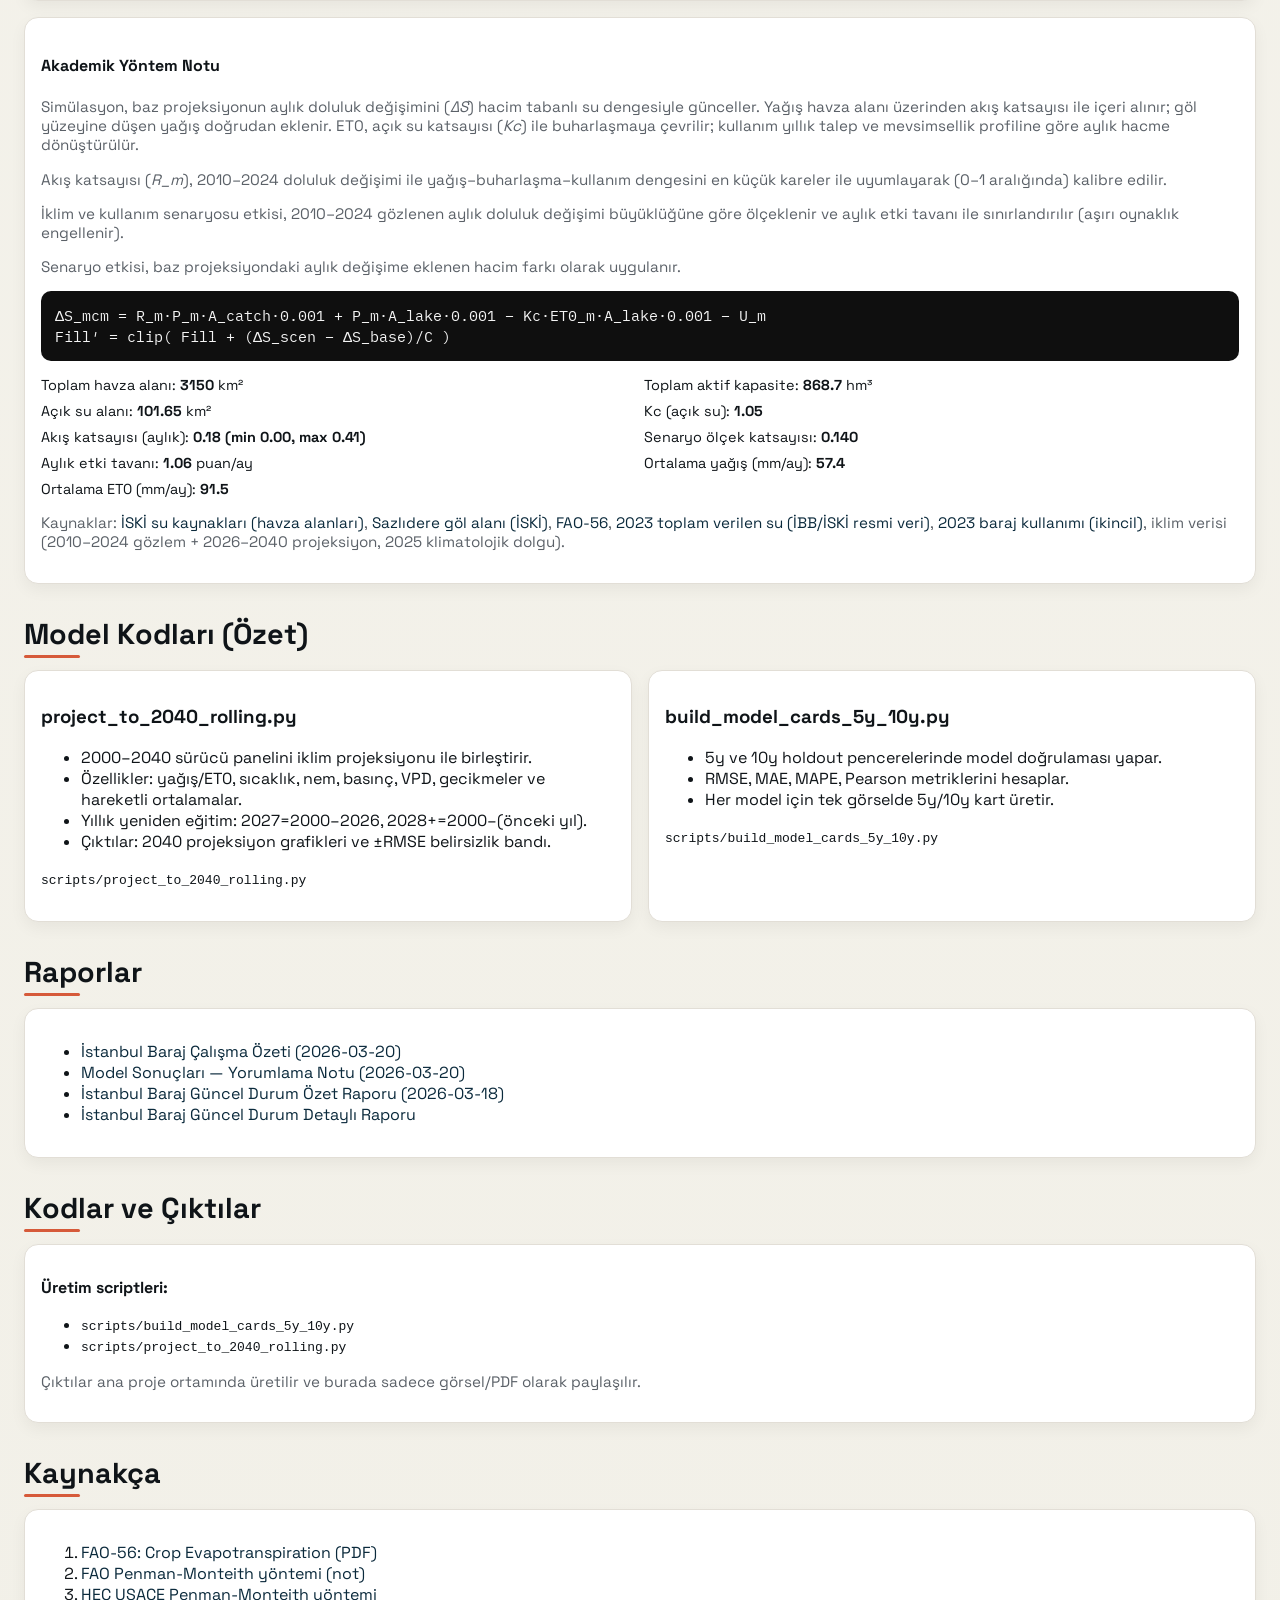
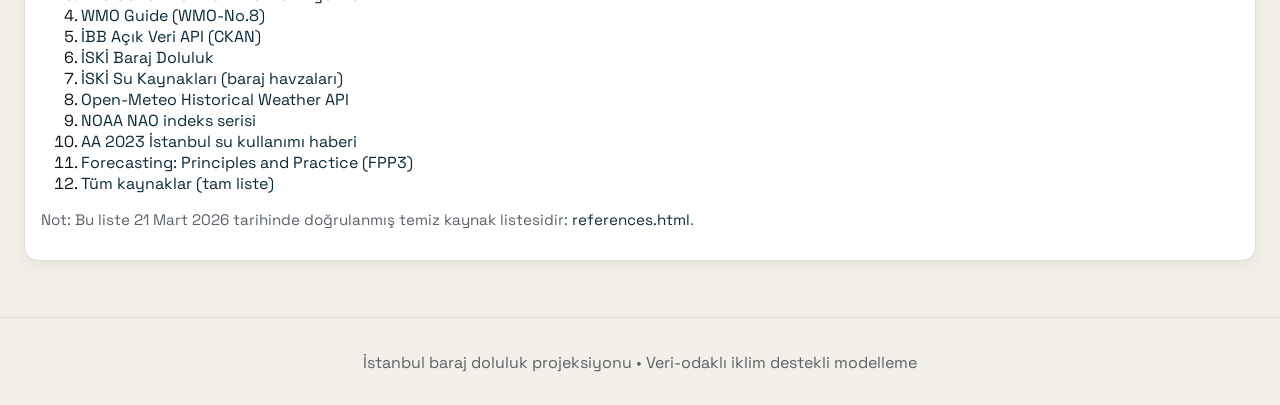
==== commit 94600625: "Improve mobile readability with horizontal-pan charts and layout polish" ====
--- a/index.html
+++ b/index.html
@@ -165,6 +165,7 @@
     <section>
       <h2>ET0 Paket (İklim Paneli) — Baraj</h2>
       <p class="note">Bu bölüm, iklim panelinden türetilen ET0 grafiklerinin baraj odaklı kopyalarıyla hazırlanmıştır.</p>
+      <p class="note mobile-hscroll-tip">Mobilde görselleri sola-sağa kaydırarak detayları daha okunur görebilirsin.</p>
       <div class="grid three">
         <figure class="card">
           <a href="assets/et0/baraj_et0_formula_explained.png?v=20260321-7" target="_blank" rel="noopener">
@@ -231,6 +232,7 @@
 
     <section id="modeller">
       <h2>Model Kartları (5y / 10y)</h2>
+      <p class="note mobile-hscroll-tip">Mobilde grafiklerde sola-sağa kaydırarak eksenleri ve değerleri daha net okuyabilirsin.</p>
       <div class="grid three">
         <figure class="card">
           <img class="zoomable" src="assets/img/ridge_5y_10y.png?v=20260321-6" alt="Ridge 5y/10y" />
--- a/styles.css
+++ b/styles.css
@@ -220,6 +220,7 @@
   border-radius: 14px;
   padding: 16px;
   box-shadow: 0 6px 16px rgba(0,0,0,0.05);
+  min-width: 0;
 }
 
 .card-link {
@@ -303,7 +304,15 @@
 
 figcaption { margin-top: 8px; color: var(--muted); }
 
-.note { color: var(--muted); font-size: 0.95rem; }
+.note {
+  color: var(--muted);
+  font-size: 0.95rem;
+  overflow-wrap: anywhere;
+}
+
+.mobile-hscroll-tip {
+  display: none;
+}
 
 .footer {
   border-top: 1px solid var(--line);
@@ -321,10 +330,13 @@
   .nav-inner {
     padding: 10px 14px;
     gap: 10px;
+    flex-wrap: wrap;
   }
 
   .brand {
     font-size: 1rem;
+    line-height: 1.25;
+    max-width: calc(100% - 90px);
   }
 
   .nav-links {
@@ -338,15 +350,22 @@
 
   .nav-links.open {
     display: flex;
+    order: 3;
+    flex-basis: 100%;
+    border-top: 1px solid var(--line);
+    margin-top: 6px;
+    padding-top: 10px;
   }
 
   .nav-links a {
     font-size: 0.9rem;
     padding: 6px 8px;
+    width: 100%;
   }
 
   .nav-toggle {
     display: inline-flex;
+    margin-left: auto;
   }
 
   .hero-inner {
@@ -409,6 +428,14 @@
     margin-bottom: 2px;
   }
 
+  .formula-fraction .eq-right {
+    width: 100%;
+  }
+
+  .formula-fraction .eq-frac {
+    min-width: 680px;
+  }
+
   .tab {
     padding: 6px 10px;
     font-size: 0.9rem;
@@ -434,6 +461,64 @@
   .sim-controls .btn {
     width: 100%;
   }
+
+  .chip-group {
+    display: grid;
+    grid-template-columns: repeat(2, minmax(0, 1fr));
+    gap: 8px;
+  }
+
+  .chip-group .btn,
+  .chip-group .chip-btn {
+    width: 100%;
+    text-align: center;
+  }
+
+  /* Dense charts are unreadable when forced into viewport width.
+     On mobile we allow horizontal pan at a larger fixed render width. */
+  figure.card,
+  .panel-media,
+  .card.chart-scroll {
+    overflow-x: auto;
+    -webkit-overflow-scrolling: touch;
+  }
+
+  figure.card img,
+  .panel-media img,
+  .card.chart-scroll > img.zoomable {
+    width: 680px;
+    min-width: 680px;
+    max-width: none;
+    height: auto;
+  }
+
+  .mobile-hscroll-tip {
+    display: block;
+    margin-top: 8px;
+    font-size: 0.85rem;
+  }
+
+  .legend {
+    font-size: 0.82rem;
+    gap: 8px;
+  }
+
+  .loss-bar {
+    height: 32px;
+  }
+
+  #loss-use,
+  #loss-evap {
+    font-size: 0.72rem;
+    padding: 0 4px;
+    white-space: nowrap;
+    overflow: hidden;
+    text-overflow: ellipsis;
+  }
+
+  .metric strong {
+    font-size: 1rem;
+  }
 }
 
 @media (max-width: 480px) {
@@ -447,6 +532,17 @@
 
   .sim-svg {
     height: 260px;
+  }
+
+  .chip-group {
+    grid-template-columns: 1fr;
+  }
+
+  figure.card img,
+  .panel-media img,
+  .card.chart-scroll > img.zoomable {
+    width: 620px;
+    min-width: 620px;
   }
 }
 
@@ -494,17 +590,25 @@
 .formula-fraction .eq-right {
   min-width: 0;
   flex: 1;
+  display: flex;
+}
+
+.formula-fraction .eq-frac {
+  width: 100%;
+  min-width: 760px;
 }
 
 .formula-fraction .eq-num,
 .formula-fraction .eq-den {
-  white-space: normal;
+  white-space: nowrap;
+  text-align: center;
   line-height: 1.35;
 }
 
 .formula-fraction .eq-bar {
   border-top: 2px solid rgba(244, 244, 244, 0.9);
   margin: 6px 0;
+  width: 100%;
 }
 
 .formula-fraction sub {
@@ -746,6 +850,7 @@
   font-size: 0.9rem;
   color: var(--muted);
   margin-bottom: 4px;
+  overflow-wrap: anywhere;
 }
 
 .sim-layout {
@@ -841,6 +946,7 @@
   background: #fff;
   font-size: 0.8rem;
   color: var(--muted);
+  overflow-wrap: anywhere;
 }
 
 .model-focus-grid {
@@ -1029,7 +1135,9 @@
   border-radius: 8px;
   opacity: 0;
   transform: translate(-50%, -110%);
-  white-space: nowrap;
+  white-space: normal;
+  max-width: min(78vw, 300px);
+  text-align: center;
   line-height: 1.35;
 }
 
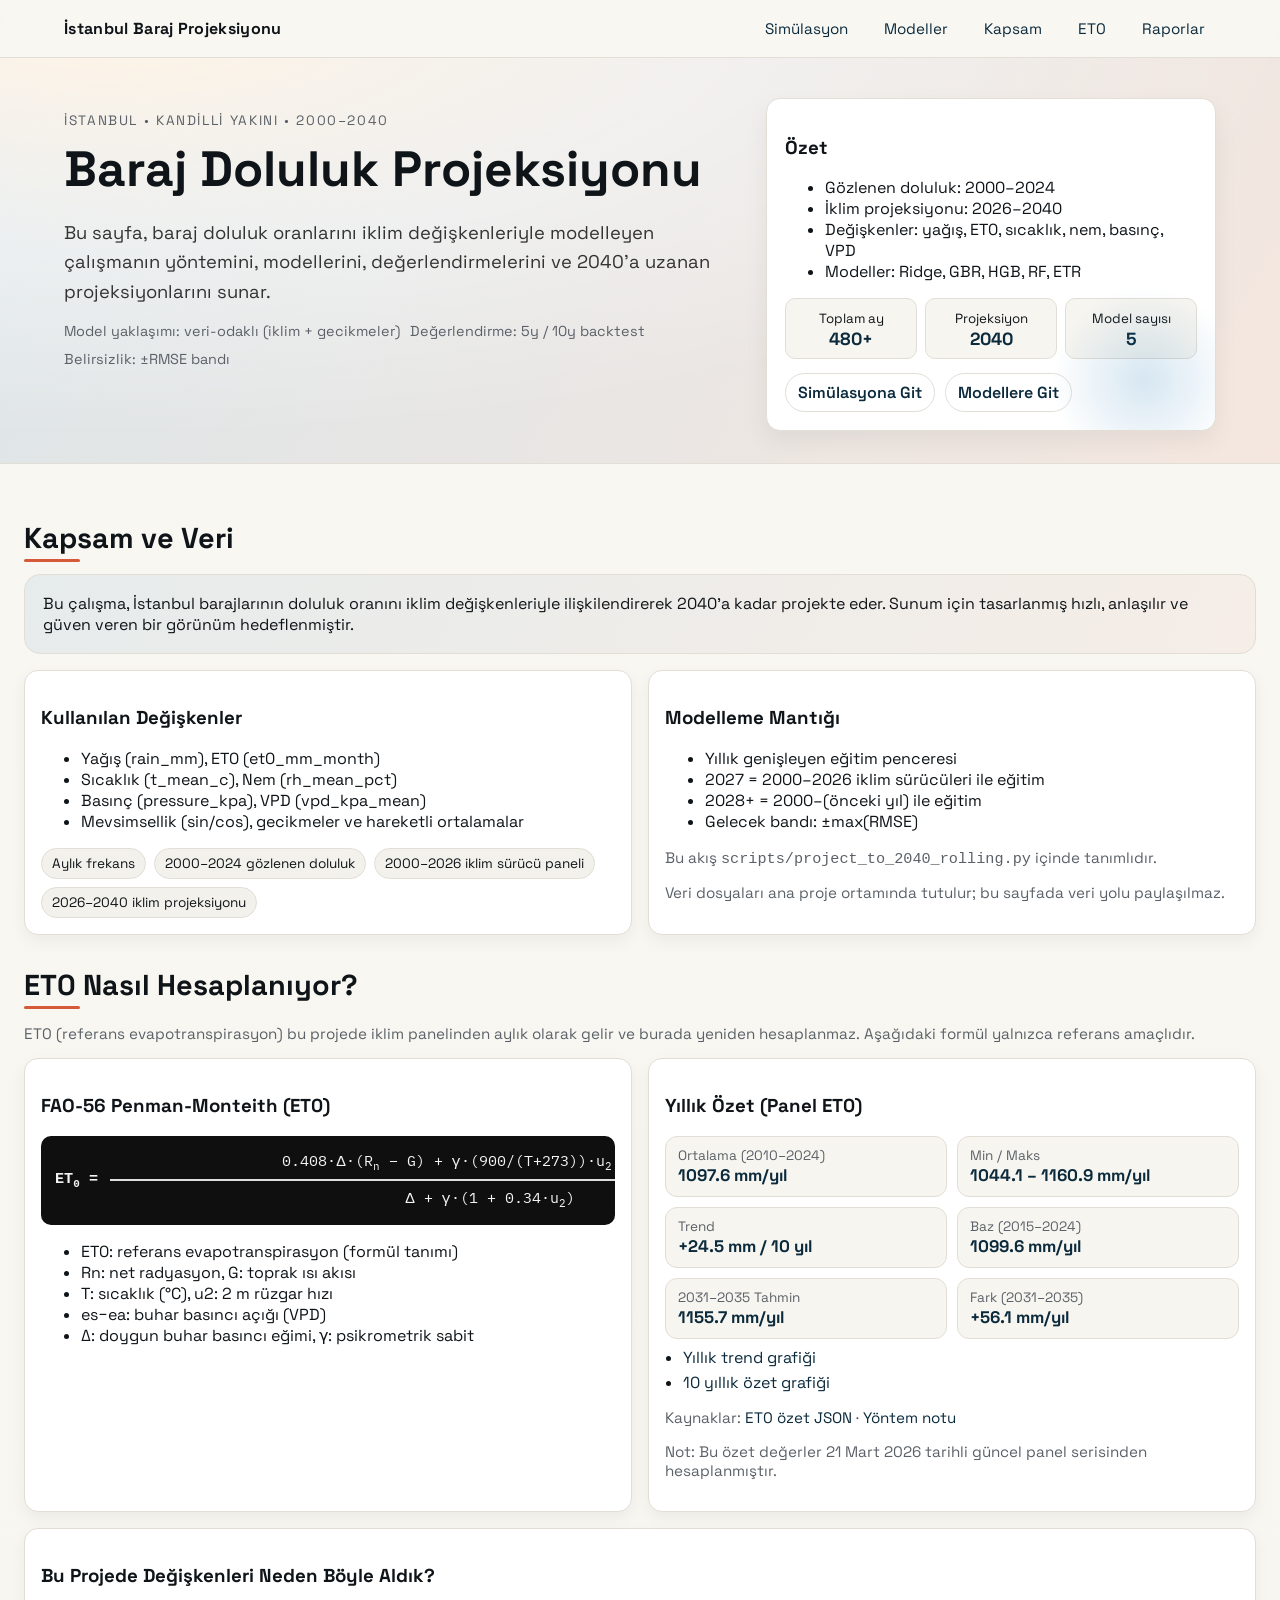
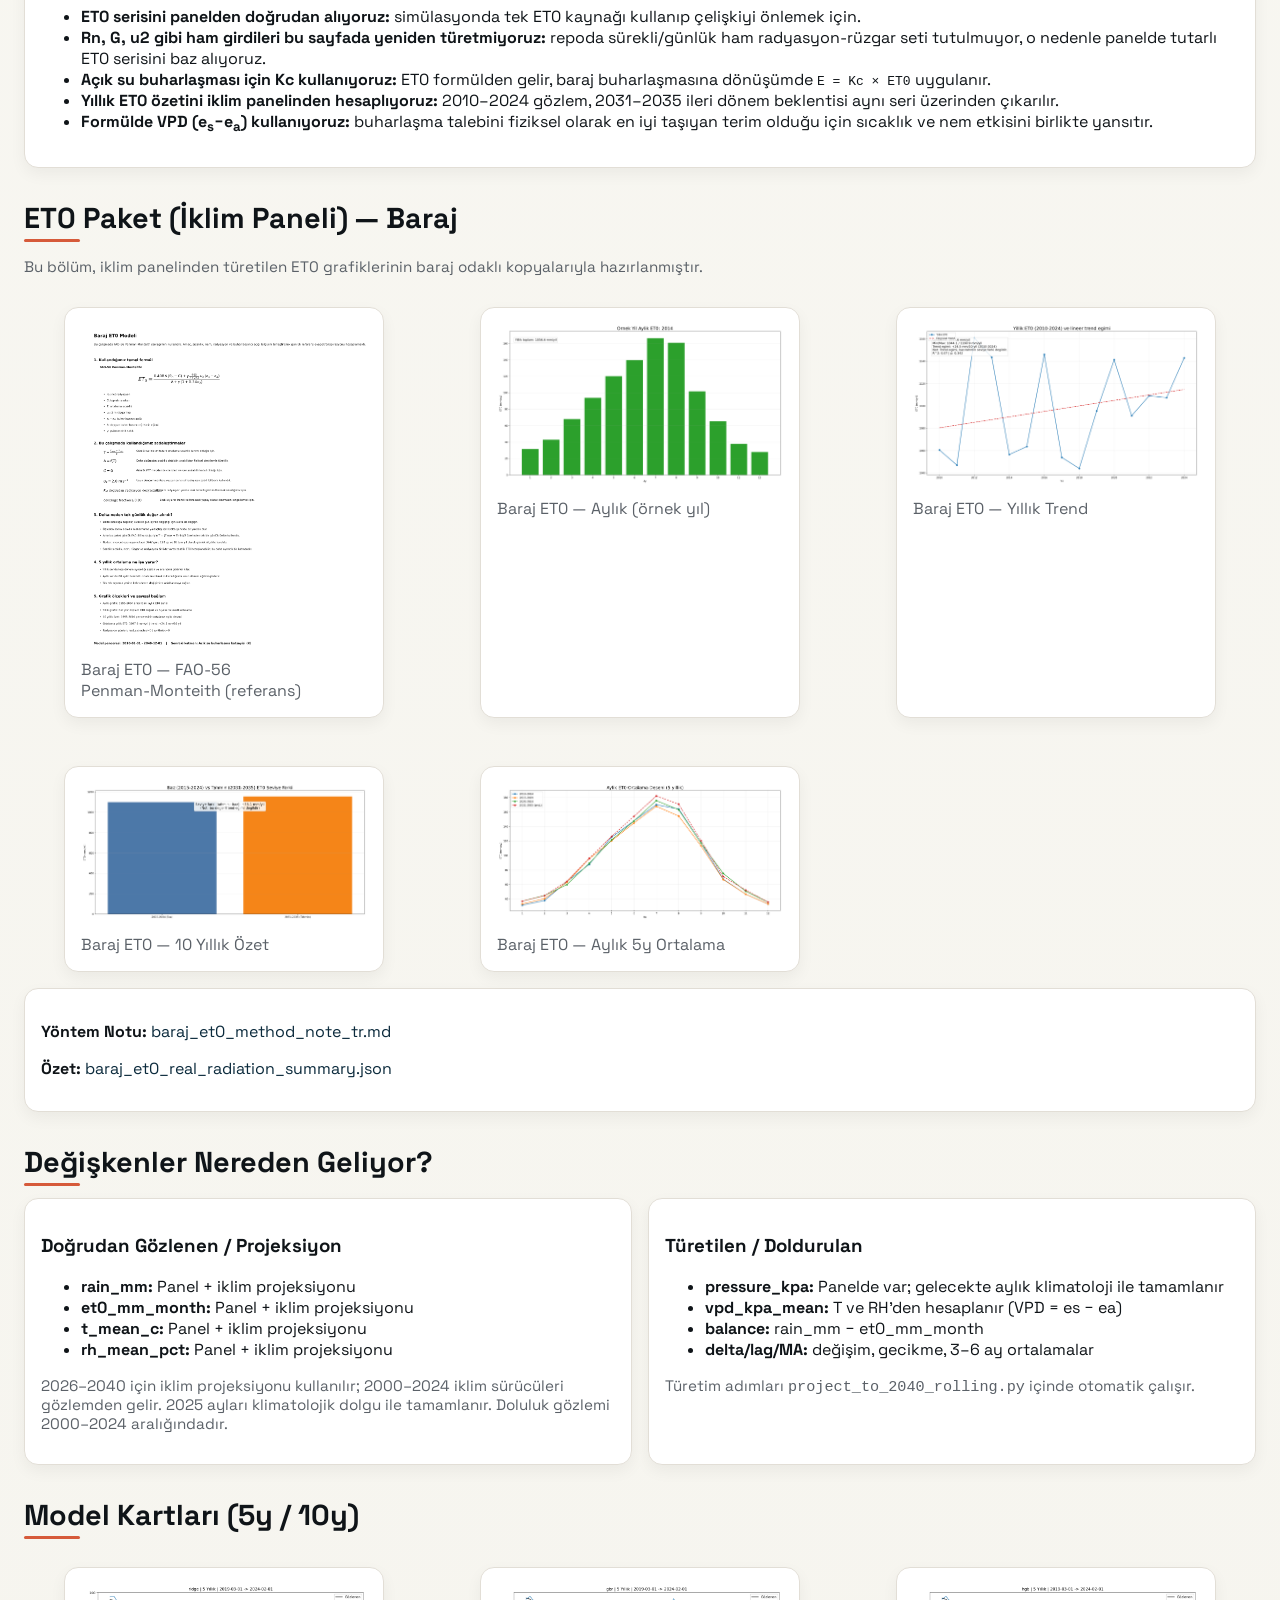
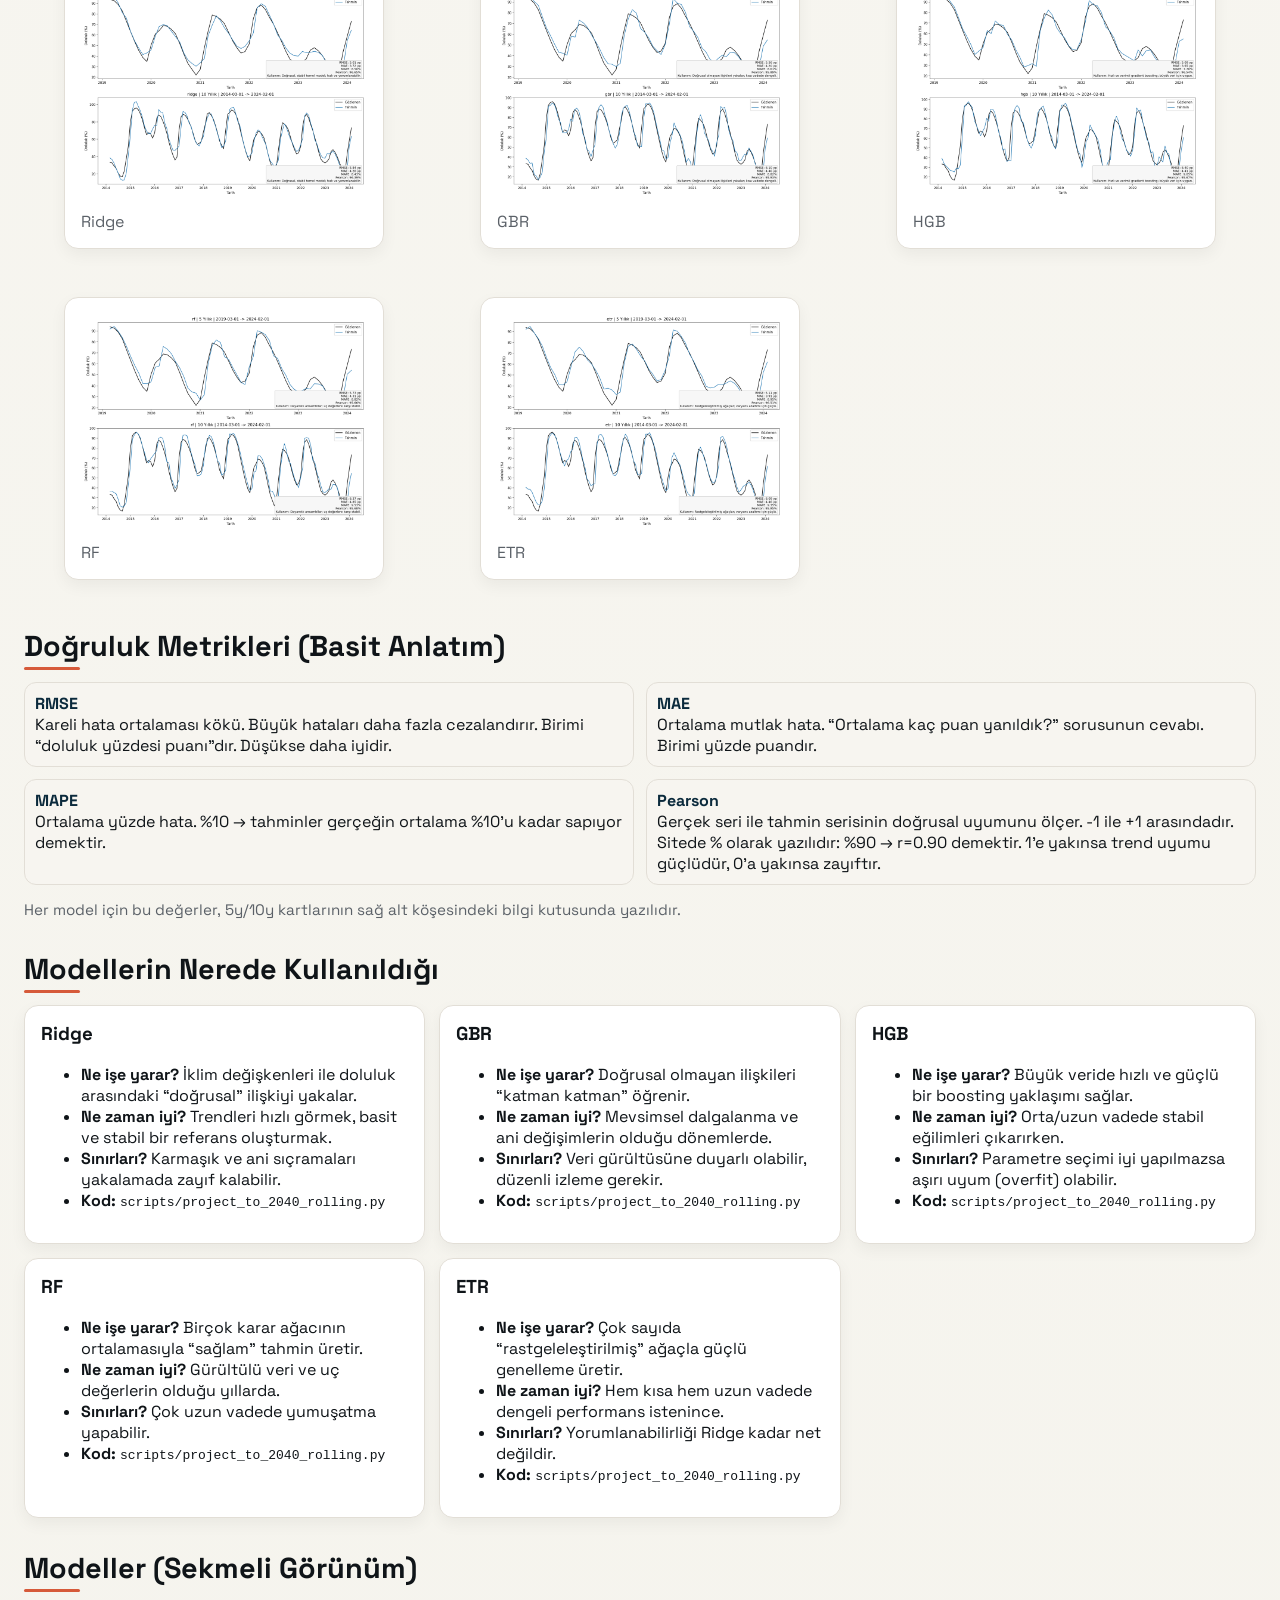
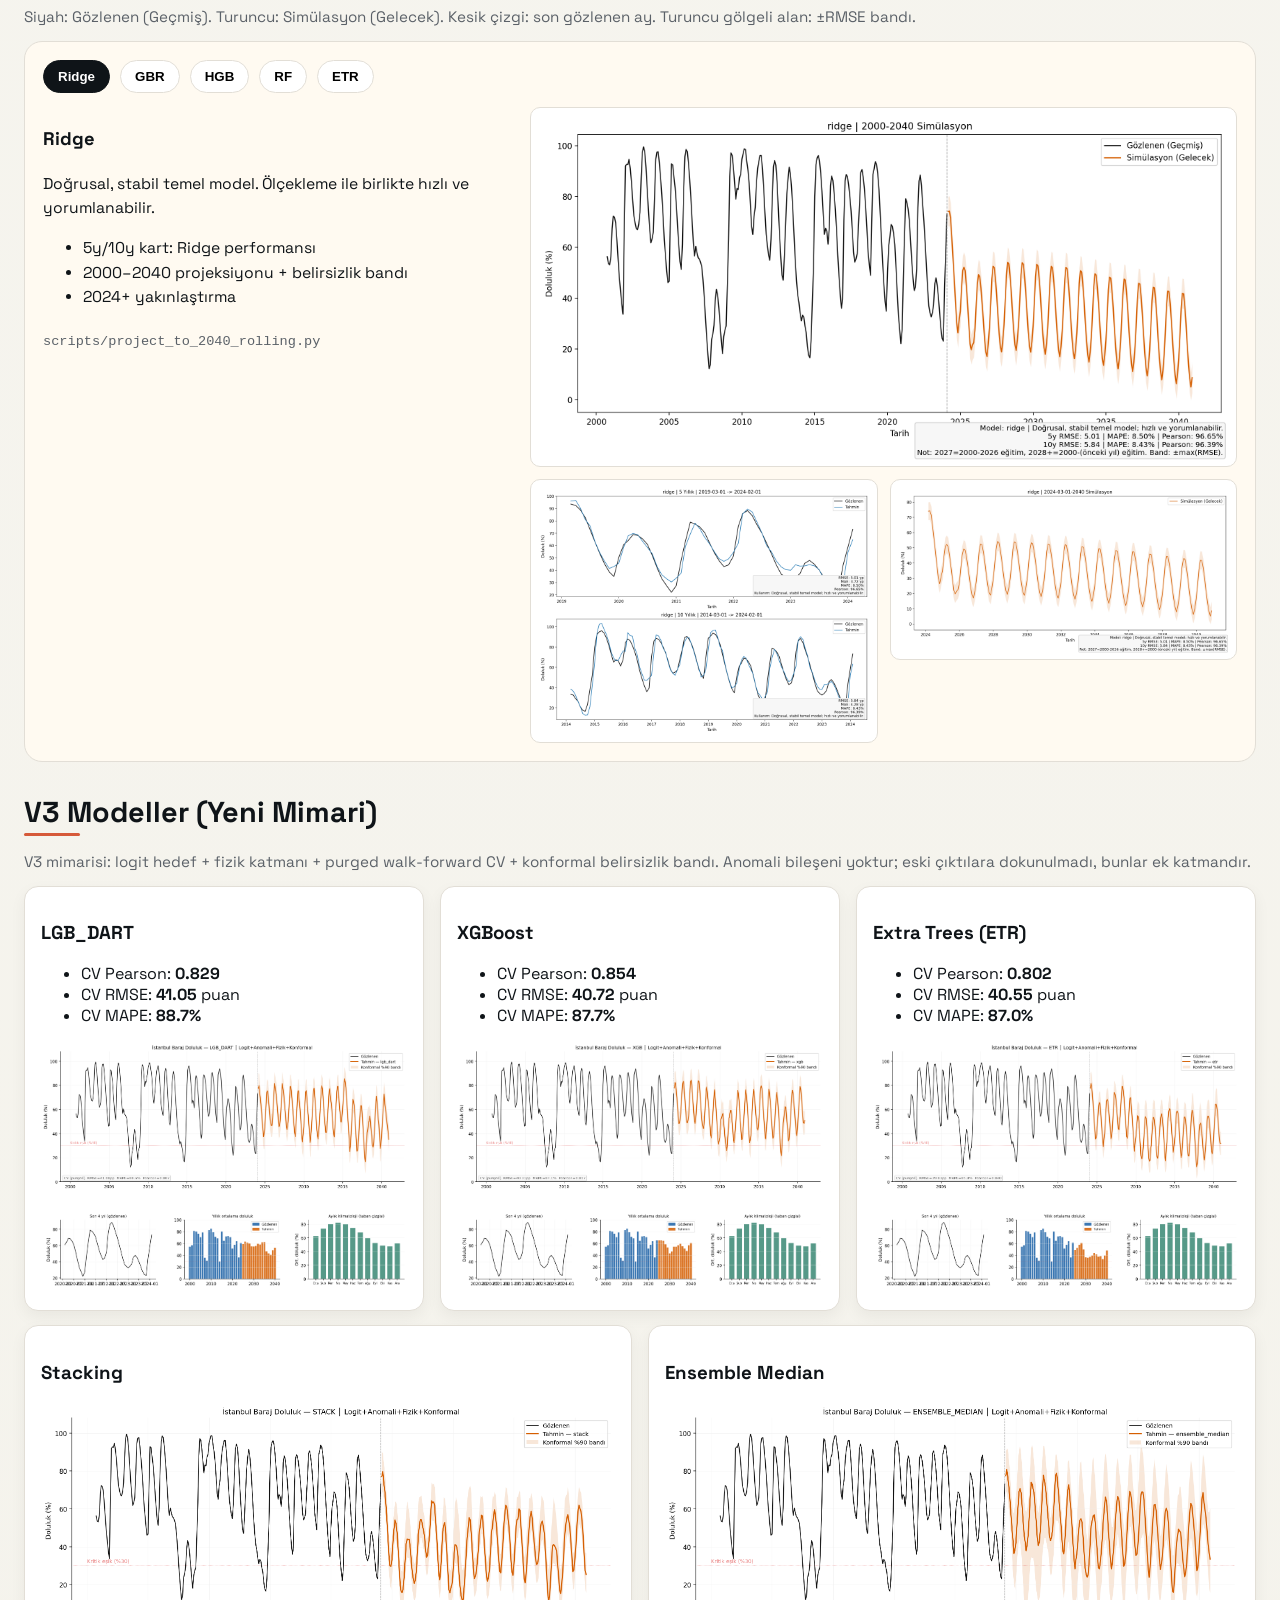
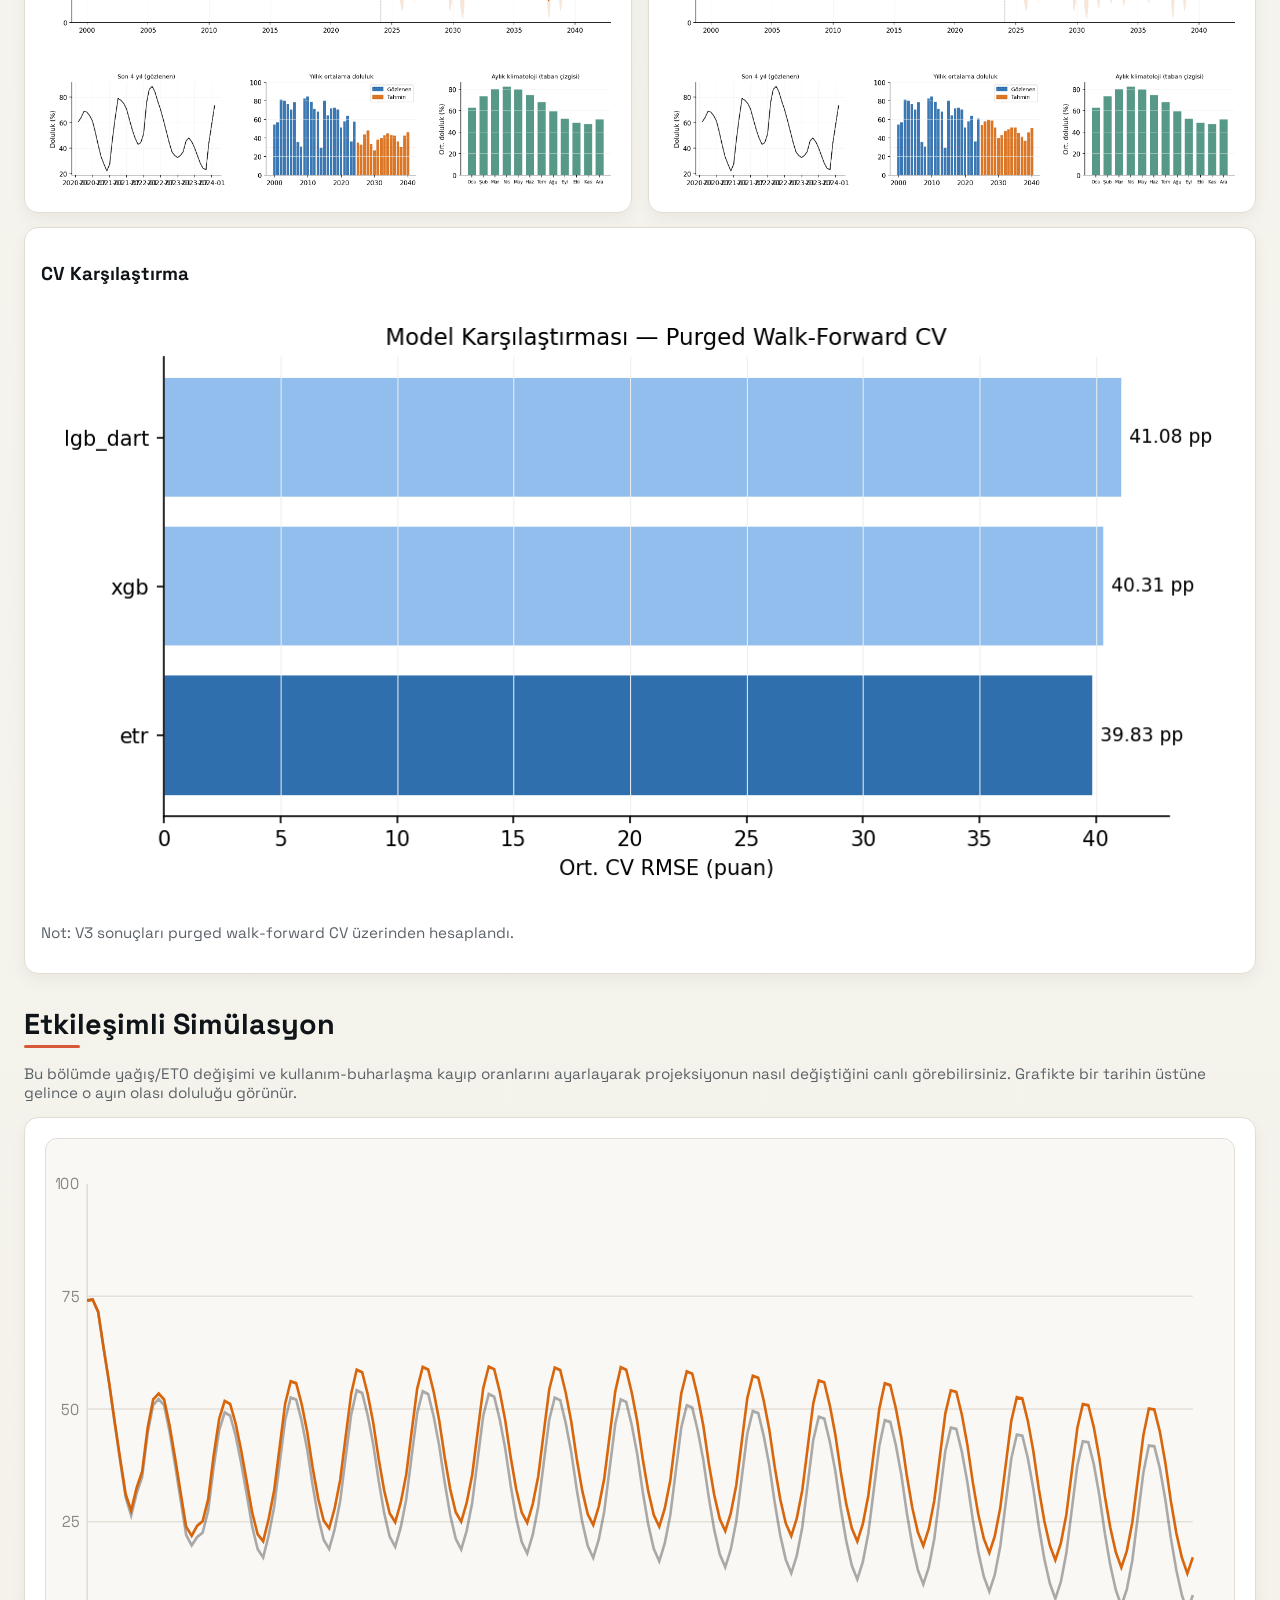
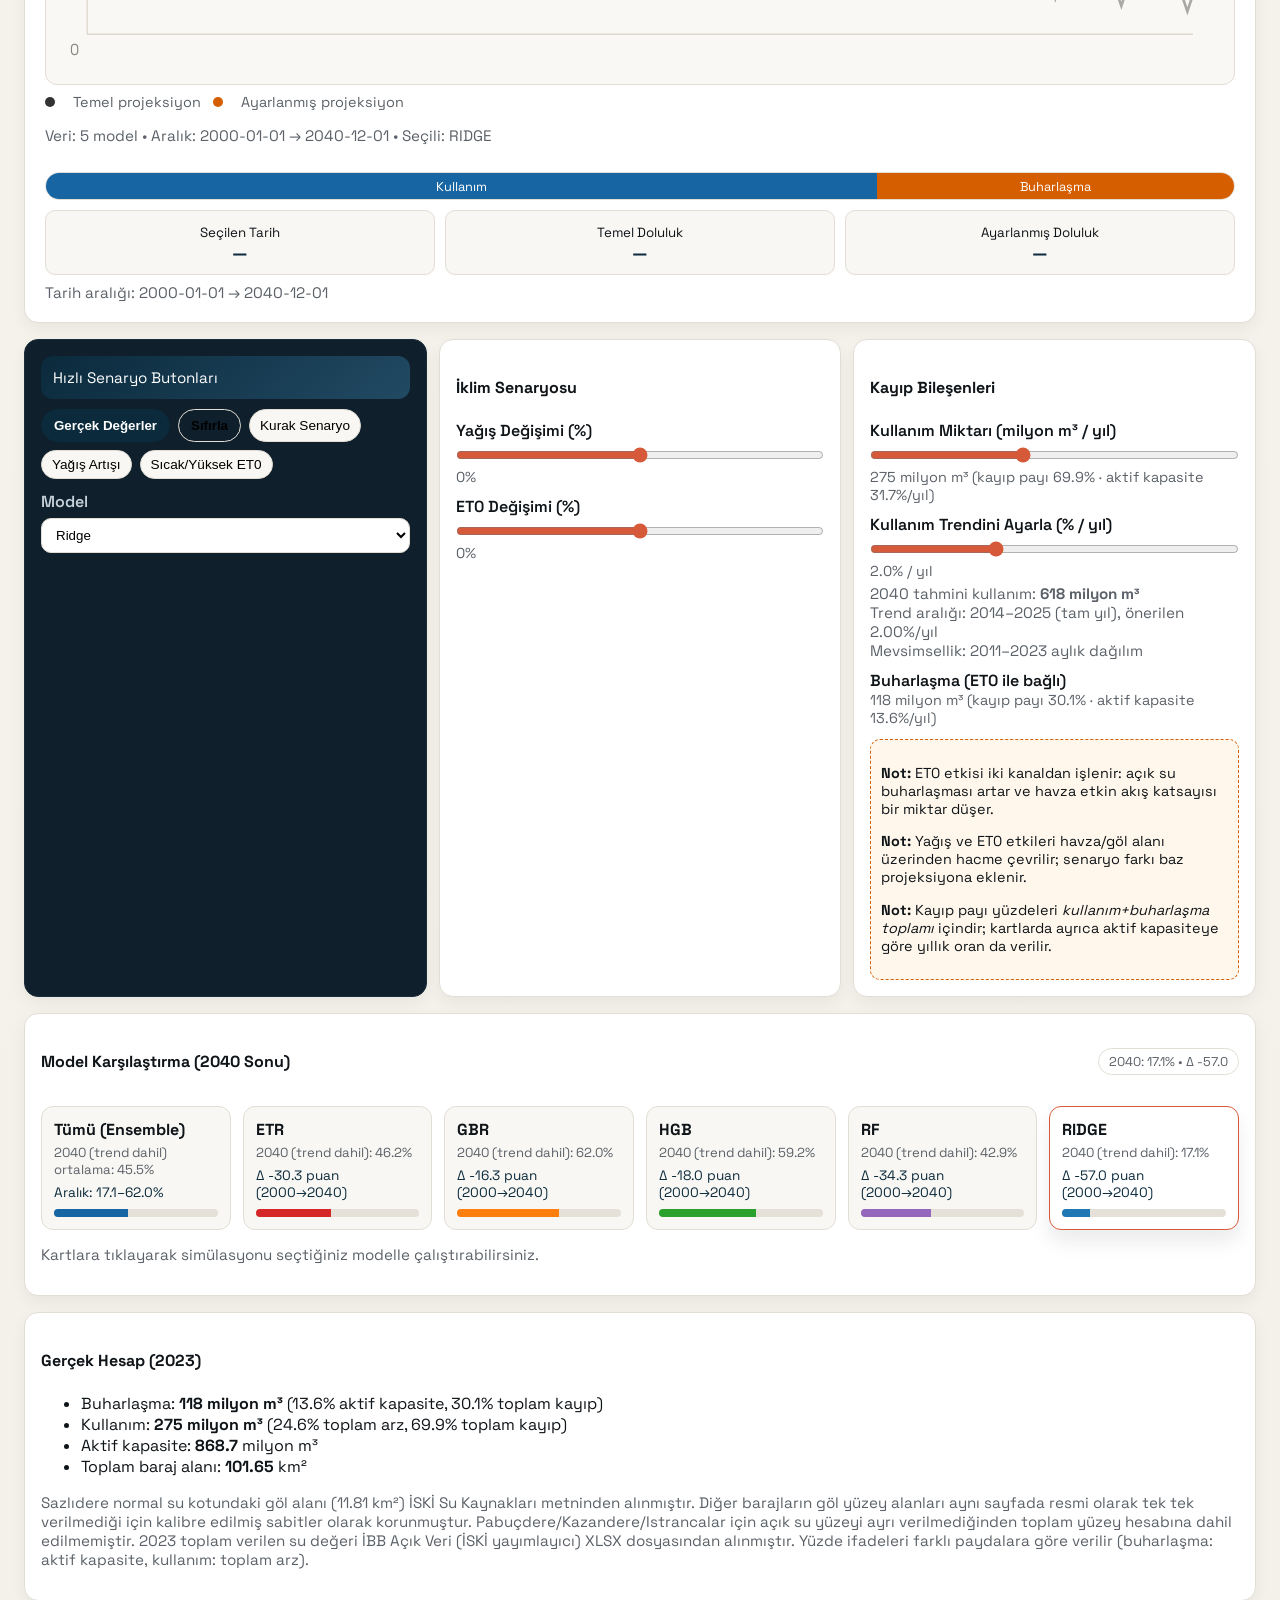
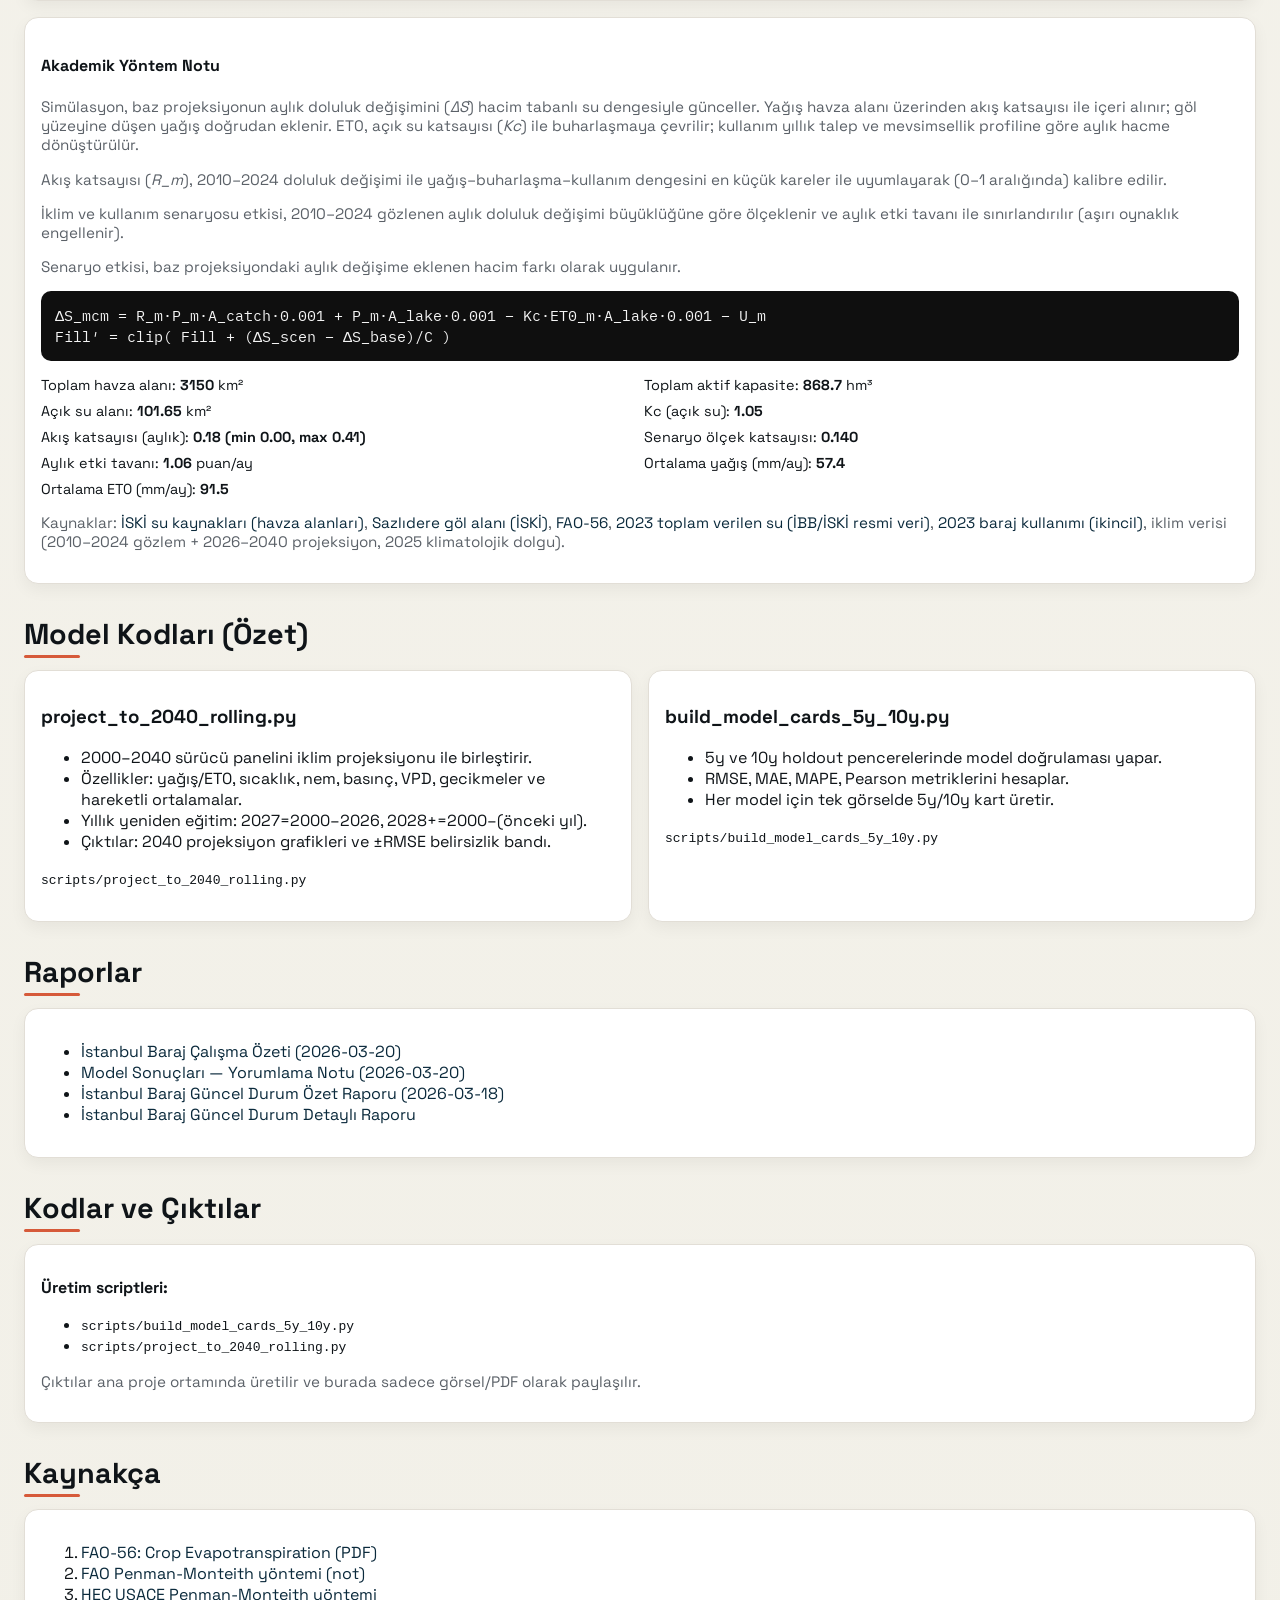
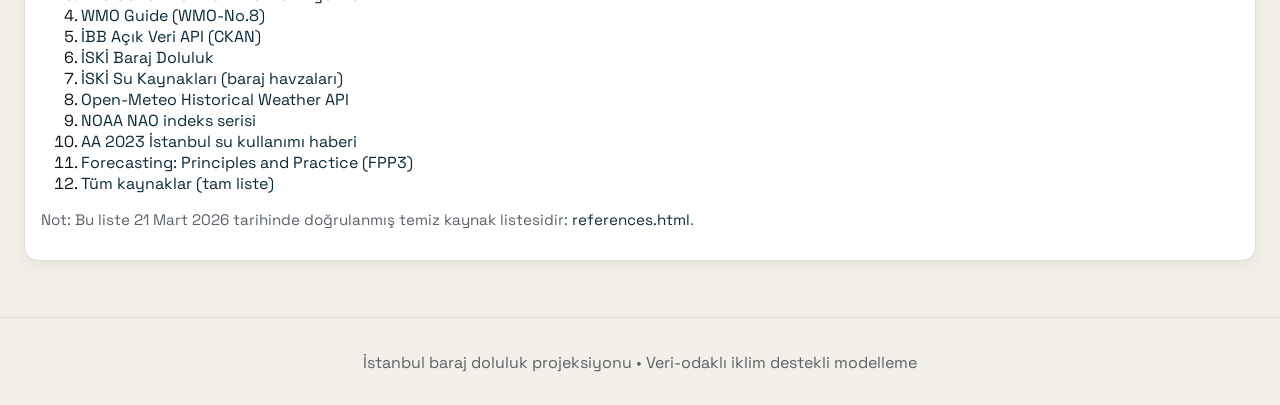
==== commit a9ea1033: "Sync gh-pages with latest site state (Ridge default + mobile/ET0 fixes)" ====
--- a/index.html
+++ b/index.html
@@ -5,7 +5,7 @@
   <meta name="viewport" content="width=device-width, initial-scale=1" />
   <title>İstanbul Baraj Doluluk Projeksiyonu</title>
   <link rel="icon" href="favicon.ico" />
-  <link rel="stylesheet" href="styles.css" />
+  <link rel="stylesheet" href="styles.css?v=20260321-8" />
 </head>
 <body>
   <nav class="top-nav">
@@ -143,8 +143,8 @@
             </div>
           </div>
           <ul class="link-list">
-            <li><a href="assets/et0/baraj_et0_yearly_trend_robust_explained.png?v=20260321-6" target="_blank" rel="noopener">Yıllık trend grafiği</a></li>
-            <li><a href="assets/et0/baraj_et0_10year_summary.png?v=20260321-6" target="_blank" rel="noopener">10 yıllık özet grafiği</a></li>
+            <li><a href="assets/et0/baraj_et0_yearly_trend_robust_explained.png?v=20260321-9" target="_blank" rel="noopener">Yıllık trend grafiği</a></li>
+            <li><a href="assets/et0/baraj_et0_10year_summary.png?v=20260321-9" target="_blank" rel="noopener">10 yıllık özet grafiği</a></li>
           </ul>
           <p class="note">Kaynaklar: <a href="assets/et0/reports/baraj_et0_real_radiation_summary.json" target="_blank" rel="noopener">ET0 özet JSON</a> · <a href="assets/et0/reports/baraj_et0_method_note_tr.md" target="_blank" rel="noopener">Yöntem notu</a></p>
           <p class="note">Not: Bu özet değerler 21 Mart 2026 tarihli güncel panel serisinden hesaplanmıştır.</p>
@@ -180,14 +180,14 @@
           <figcaption>Baraj ET0 — Aylık (örnek yıl)</figcaption>
         </figure>
         <figure class="card">
-          <a href="assets/et0/baraj_et0_yearly_trend_robust_explained.png?v=20260321-6" target="_blank" rel="noopener">
-            <img src="assets/et0/baraj_et0_yearly_trend_robust_explained.png?v=20260321-6" alt="ET0 yıllık trend" />
+          <a href="assets/et0/baraj_et0_yearly_trend_robust_explained.png?v=20260321-9" target="_blank" rel="noopener">
+            <img src="assets/et0/baraj_et0_yearly_trend_robust_explained.png?v=20260321-9" alt="ET0 yıllık trend" />
           </a>
           <figcaption>Baraj ET0 — Yıllık Trend</figcaption>
         </figure>
         <figure class="card">
-          <a href="assets/et0/baraj_et0_10year_summary.png?v=20260321-6" target="_blank" rel="noopener">
-            <img src="assets/et0/baraj_et0_10year_summary.png?v=20260321-6" alt="ET0 10 yıllık özet" />
+          <a href="assets/et0/baraj_et0_10year_summary.png?v=20260321-9" target="_blank" rel="noopener">
+            <img src="assets/et0/baraj_et0_10year_summary.png?v=20260321-9" alt="ET0 10 yıllık özet" />
           </a>
           <figcaption>Baraj ET0 — 10 Yıllık Özet</figcaption>
         </figure>
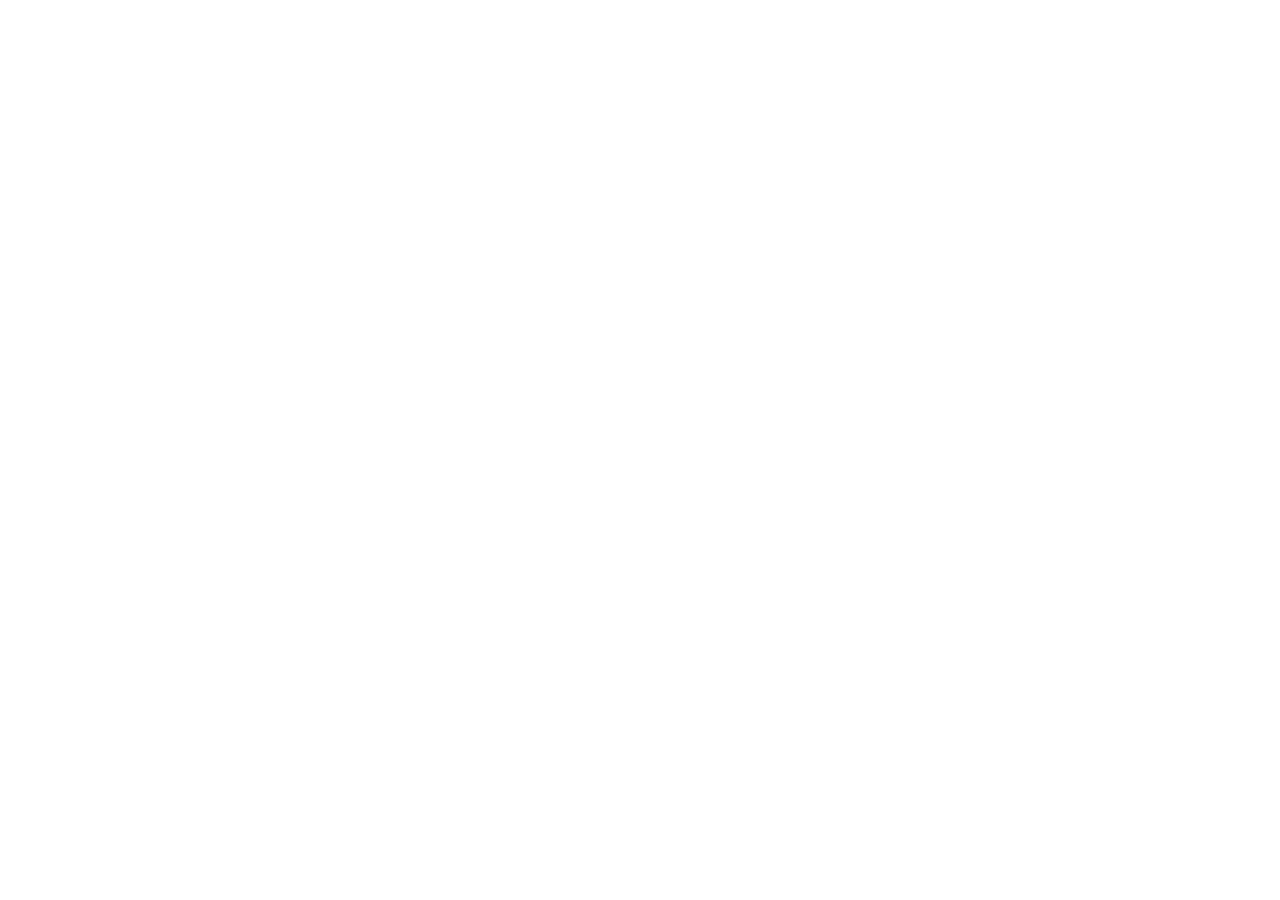
==== commit 55774d7d: "Eski Pages linkleri için kalıcı yönlendirme eklendi" ====
--- a/index.html
+++ b/index.html
@@ -2,1648 +2,28 @@
 <html lang="tr">
 <head>
   <meta charset="utf-8" />
-  <meta name="viewport" content="width=device-width, initial-scale=1" />
-  <title>İstanbul Baraj Doluluk Projeksiyonu</title>
-  <link rel="icon" href="favicon.ico" />
-  <link rel="stylesheet" href="styles.css?v=20260321-8" />
+  <meta name="viewport" content="width=device-width,initial-scale=1" />
+  <title>Sayfa Taşındı</title>
+  <meta http-equiv="refresh" content="0; url=https://yasinkaya701.github.io/istanbul-baraj-doluluk-orani-projeksiyonu/" />
+  <script>
+    (function () {
+      var targetBase = "https://yasinkaya701.github.io/istanbul-baraj-doluluk-orani-projeksiyonu";
+      var oldBase = "/istanbul-baraj-web";
+      var p = window.location.pathname || "/";
+      if (p.indexOf(oldBase) === 0) p = p.slice(oldBase.length);
+      if (!p.startsWith("/")) p = "/" + p;
+      var target = targetBase + p + window.location.search + window.location.hash;
+      window.location.replace(target);
+    })();
+  </script>
+  <style>
+    body { font-family: -apple-system, BlinkMacSystemFont, "Segoe UI", Roboto, Helvetica, Arial, sans-serif; margin: 40px; color: #1f2937; }
+    a { color: #0d4f8b; }
+  </style>
 </head>
 <body>
-  <nav class="top-nav">
-    <div class="nav-inner">
-      <div class="brand">İstanbul Baraj Projeksiyonu</div>
-      <button class="nav-toggle" id="nav-toggle" aria-expanded="false" aria-controls="nav-links">Menü</button>
-      <div class="nav-links" id="nav-links">
-        <a href="#simulasyon">Simülasyon</a>
-        <a href="#modeller">Modeller</a>
-        <a href="#kapsam">Kapsam</a>
-        <a href="#et0">ET0</a>
-        <a href="#raporlar">Raporlar</a>
-      </div>
-    </div>
-  </nav>
-  <header class="hero">
-    <div class="hero-inner">
-      <div>
-        <p class="kicker">İstanbul • Kandilli Yakını • 2000–2040</p>
-        <h1>Baraj Doluluk Projeksiyonu</h1>
-        <p class="lead">Bu sayfa, baraj doluluk oranlarını iklim değişkenleriyle modelleyen çalışmanın yöntemini, modellerini, değerlendirmelerini ve 2040’a uzanan projeksiyonlarını sunar.</p>
-        <div class="meta">
-          <span>Model yaklaşımı: veri‑odaklı (iklim + gecikmeler)</span>
-          <span>Değerlendirme: 5y / 10y backtest</span>
-          <span>Belirsizlik: ±RMSE bandı</span>
-        </div>
-      </div>
-      <div class="hero-card">
-        <h3>Özet</h3>
-        <ul>
-          <li>Gözlenen doluluk: 2000–2024</li>
-          <li>İklim projeksiyonu: 2026–2040</li>
-          <li>Değişkenler: yağış, ET0, sıcaklık, nem, basınç, VPD</li>
-          <li>Modeller: Ridge, GBR, HGB, RF, ETR</li>
-        </ul>
-        <div class="hero-stats">
-          <div><small>Toplam ay</small><strong>480+</strong></div>
-          <div><small>Projeksiyon</small><strong>2040</strong></div>
-          <div><small>Model sayısı</small><strong>5</strong></div>
-        </div>
-        <div class="hero-actions">
-          <a class="btn ghost" href="#simulasyon">Simülasyona Git</a>
-          <a class="btn ghost" href="#modeller">Modellere Git</a>
-        </div>
-      </div>
-    </div>
-  </header>
-
-  <main class="container">
-    <section id="kapsam">
-      <h2>Kapsam ve Veri</h2>
-      <div class="section-banner">
-        Bu çalışma, İstanbul barajlarının doluluk oranını iklim değişkenleriyle ilişkilendirerek 2040’a kadar projekte eder. Sunum için tasarlanmış hızlı, anlaşılır ve güven veren bir görünüm hedeflenmiştir.
-      </div>
-      <div class="grid two">
-        <div class="card">
-          <h3>Kullanılan Değişkenler</h3>
-          <ul>
-            <li>Yağış (rain_mm), ET0 (et0_mm_month)</li>
-            <li>Sıcaklık (t_mean_c), Nem (rh_mean_pct)</li>
-            <li>Basınç (pressure_kpa), VPD (vpd_kpa_mean)</li>
-            <li>Mevsimsellik (sin/cos), gecikmeler ve hareketli ortalamalar</li>
-          </ul>
-          <div class="chip-row">
-            <span class="chip">Aylık frekans</span>
-            <span class="chip">2000–2024 gözlenen doluluk</span>
-            <span class="chip">2000–2026 iklim sürücü paneli</span>
-            <span class="chip">2026–2040 iklim projeksiyonu</span>
-          </div>
-        </div>
-        <div class="card">
-          <h3>Modelleme Mantığı</h3>
-          <ul>
-            <li>Yıllık genişleyen eğitim penceresi</li>
-            <li>2027 = 2000–2026 iklim sürücüleri ile eğitim</li>
-            <li>2028+ = 2000–(önceki yıl) ile eğitim</li>
-            <li>Gelecek bandı: ±max(RMSE)</li>
-          </ul>
-          <p class="note">Bu akış <code>scripts/project_to_2040_rolling.py</code> içinde tanımlıdır.</p>
-          <p class="note">Veri dosyaları ana proje ortamında tutulur; bu sayfada veri yolu paylaşılmaz.</p>
-        </div>
-      </div>
-    </section>
-
-    <section id="et0">
-      <h2>ET0 Nasıl Hesaplanıyor?</h2>
-      <p class="note">ET0 (referans evapotranspirasyon) bu projede iklim panelinden aylık olarak gelir ve burada yeniden hesaplanmaz. Aşağıdaki formül yalnızca referans amaçlıdır.</p>
-      <div class="grid two">
-        <div class="card">
-          <h3>FAO‑56 Penman‑Monteith (ET0)</h3>
-          <div class="formula formula-fraction" role="img" aria-label="FAO-56 Penman-Monteith ET0 denklemi">
-            <div class="eq-left">ET<sub>0</sub> =</div>
-            <div class="eq-right">
-              <div class="eq-frac">
-                <div class="eq-num">0.408·Δ·(R<sub>n</sub> − G) + γ·(900/(T+273))·u<sub>2</sub>·(e<sub>s</sub> − e<sub>a</sub>)</div>
-                <div class="eq-bar"></div>
-                <div class="eq-den">Δ + γ·(1 + 0.34·u<sub>2</sub>)</div>
-              </div>
-            </div>
-          </div>
-          <ul>
-            <li>ET0: referans evapotranspirasyon (formül tanımı)</li>
-            <li>Rn: net radyasyon, G: toprak ısı akısı</li>
-            <li>T: sıcaklık (°C), u2: 2 m rüzgar hızı</li>
-            <li>es−ea: buhar basıncı açığı (VPD)</li>
-            <li>Δ: doygun buhar basıncı eğimi, γ: psikrometrik sabit</li>
-          </ul>
-        </div>
-        <div class="card">
-          <h3>Yıllık Özet (Panel ET0)</h3>
-          <div class="stat-grid">
-            <div class="stat">
-              <small>Ortalama (2010–2024)</small>
-              <strong>1097.6 mm/yıl</strong>
-            </div>
-            <div class="stat">
-              <small>Min / Maks</small>
-              <strong>1044.1 – 1160.9 mm/yıl</strong>
-            </div>
-            <div class="stat">
-              <small>Trend</small>
-              <strong>+24.5 mm / 10 yıl</strong>
-            </div>
-            <div class="stat">
-              <small>Baz (2015–2024)</small>
-              <strong>1099.6 mm/yıl</strong>
-            </div>
-            <div class="stat">
-              <small>2031–2035 Tahmin</small>
-              <strong>1155.7 mm/yıl</strong>
-            </div>
-            <div class="stat">
-              <small>Fark (2031–2035)</small>
-              <strong>+56.1 mm/yıl</strong>
-            </div>
-          </div>
-          <ul class="link-list">
-            <li><a href="assets/et0/baraj_et0_yearly_trend_robust_explained.png?v=20260321-9" target="_blank" rel="noopener">Yıllık trend grafiği</a></li>
-            <li><a href="assets/et0/baraj_et0_10year_summary.png?v=20260321-9" target="_blank" rel="noopener">10 yıllık özet grafiği</a></li>
-          </ul>
-          <p class="note">Kaynaklar: <a href="assets/et0/reports/baraj_et0_real_radiation_summary.json" target="_blank" rel="noopener">ET0 özet JSON</a> · <a href="assets/et0/reports/baraj_et0_method_note_tr.md" target="_blank" rel="noopener">Yöntem notu</a></p>
-          <p class="note">Not: Bu özet değerler 21 Mart 2026 tarihli güncel panel serisinden hesaplanmıştır.</p>
-        </div>
-      </div>
-      <div class="card" style="margin-top:16px;">
-        <h3>Bu Projede Değişkenleri Neden Böyle Aldık?</h3>
-        <ul>
-          <li><strong>ET0 serisini panelden doğrudan alıyoruz:</strong> simülasyonda tek ET0 kaynağı kullanıp çelişkiyi önlemek için.</li>
-          <li><strong>Rn, G, u2 gibi ham girdileri bu sayfada yeniden türetmiyoruz:</strong> repoda sürekli/günlük ham radyasyon-rüzgar seti tutulmuyor, o nedenle panelde tutarlı ET0 serisini baz alıyoruz.</li>
-          <li><strong>Açık su buharlaşması için Kc kullanıyoruz:</strong> ET0 formülden gelir, baraj buharlaşmasına dönüşümde <code>E = Kc × ET0</code> uygulanır.</li>
-          <li><strong>Yıllık ET0 özetini iklim panelinden hesaplıyoruz:</strong> 2010–2024 gözlem, 2031–2035 ileri dönem beklentisi aynı seri üzerinden çıkarılır.</li>
-          <li><strong>Formülde VPD (e<sub>s</sub>−e<sub>a</sub>) kullanıyoruz:</strong> buharlaşma talebini fiziksel olarak en iyi taşıyan terim olduğu için sıcaklık ve nem etkisini birlikte yansıtır.</li>
-        </ul>
-      </div>
-    </section>
-
-    <section>
-      <h2>ET0 Paket (İklim Paneli) — Baraj</h2>
-      <p class="note">Bu bölüm, iklim panelinden türetilen ET0 grafiklerinin baraj odaklı kopyalarıyla hazırlanmıştır.</p>
-      <p class="note mobile-hscroll-tip">Mobilde görselleri sola-sağa kaydırarak detayları daha okunur görebilirsin.</p>
-      <div class="grid three">
-        <figure class="card">
-          <a href="assets/et0/baraj_et0_formula_explained.png?v=20260321-7" target="_blank" rel="noopener">
-            <img src="assets/et0/baraj_et0_formula_explained.png?v=20260321-7" alt="ET0 formül açıklaması" />
-          </a>
-          <figcaption>Baraj ET0 — FAO‑56 Penman‑Monteith (referans)</figcaption>
-        </figure>
-        <figure class="card">
-          <a href="assets/et0/baraj_et0_monthly_explained_2004.png?v=20260321-6" target="_blank" rel="noopener">
-            <img src="assets/et0/baraj_et0_monthly_explained_2004.png?v=20260321-6" alt="ET0 aylık açıklamalı örnek" />
-          </a>
-          <figcaption>Baraj ET0 — Aylık (örnek yıl)</figcaption>
-        </figure>
-        <figure class="card">
-          <a href="assets/et0/baraj_et0_yearly_trend_robust_explained.png?v=20260321-9" target="_blank" rel="noopener">
-            <img src="assets/et0/baraj_et0_yearly_trend_robust_explained.png?v=20260321-9" alt="ET0 yıllık trend" />
-          </a>
-          <figcaption>Baraj ET0 — Yıllık Trend</figcaption>
-        </figure>
-        <figure class="card">
-          <a href="assets/et0/baraj_et0_10year_summary.png?v=20260321-9" target="_blank" rel="noopener">
-            <img src="assets/et0/baraj_et0_10year_summary.png?v=20260321-9" alt="ET0 10 yıllık özet" />
-          </a>
-          <figcaption>Baraj ET0 — 10 Yıllık Özet</figcaption>
-        </figure>
-        <figure class="card">
-          <a href="assets/et0/baraj_et0_monthly_5y_mean.png?v=20260321-6" target="_blank" rel="noopener">
-            <img src="assets/et0/baraj_et0_monthly_5y_mean.png?v=20260321-6" alt="ET0 aylık 5y ortalama" />
-          </a>
-          <figcaption>Baraj ET0 — Aylık 5y Ortalama</figcaption>
-        </figure>
-      </div>
-      <div class="card">
-        <p><strong>Yöntem Notu:</strong> <a href="assets/et0/reports/baraj_et0_method_note_tr.md" target="_blank" rel="noopener">baraj_et0_method_note_tr.md</a></p>
-        <p><strong>Özet:</strong> <a href="assets/et0/reports/baraj_et0_real_radiation_summary.json" target="_blank" rel="noopener">baraj_et0_real_radiation_summary.json</a></p>
-      </div>
-    </section>
-
-    <section>
-      <h2>Değişkenler Nereden Geliyor?</h2>
-      <div class="grid two">
-        <div class="card">
-          <h3>Doğrudan Gözlenen / Projeksiyon</h3>
-          <ul>
-            <li><strong>rain_mm:</strong> Panel + iklim projeksiyonu</li>
-            <li><strong>et0_mm_month:</strong> Panel + iklim projeksiyonu</li>
-            <li><strong>t_mean_c:</strong> Panel + iklim projeksiyonu</li>
-            <li><strong>rh_mean_pct:</strong> Panel + iklim projeksiyonu</li>
-          </ul>
-          <p class="note">2026–2040 için iklim projeksiyonu kullanılır; 2000–2024 iklim sürücüleri gözlemden gelir. 2025 ayları klimatolojik dolgu ile tamamlanır. Doluluk gözlemi 2000–2024 aralığındadır.</p>
-        </div>
-        <div class="card">
-          <h3>Türetilen / Doldurulan</h3>
-          <ul>
-            <li><strong>pressure_kpa:</strong> Panelde var; gelecekte aylık klimatoloji ile tamamlanır</li>
-            <li><strong>vpd_kpa_mean:</strong> T ve RH’den hesaplanır (VPD = es − ea)</li>
-            <li><strong>balance:</strong> rain_mm − et0_mm_month</li>
-            <li><strong>delta/lag/MA:</strong> değişim, gecikme, 3–6 ay ortalamalar</li>
-          </ul>
-          <p class="note">Türetim adımları <code>project_to_2040_rolling.py</code> içinde otomatik çalışır.</p>
-        </div>
-      </div>
-    </section>
-
-    <section id="modeller">
-      <h2>Model Kartları (5y / 10y)</h2>
-      <p class="note mobile-hscroll-tip">Mobilde grafiklerde sola-sağa kaydırarak eksenleri ve değerleri daha net okuyabilirsin.</p>
-      <div class="grid three">
-        <figure class="card">
-          <img class="zoomable" src="assets/img/ridge_5y_10y.png?v=20260321-6" alt="Ridge 5y/10y" />
-          <figcaption>Ridge</figcaption>
-        </figure>
-        <figure class="card">
-          <img class="zoomable" src="assets/img/gbr_5y_10y.png?v=20260321-6" alt="GBR 5y/10y" />
-          <figcaption>GBR</figcaption>
-        </figure>
-        <figure class="card">
-          <img class="zoomable" src="assets/img/hgb_5y_10y.png?v=20260321-6" alt="HGB 5y/10y" />
-          <figcaption>HGB</figcaption>
-        </figure>
-        <figure class="card">
-          <img class="zoomable" src="assets/img/rf_5y_10y.png?v=20260321-6" alt="RF 5y/10y" />
-          <figcaption>RF</figcaption>
-        </figure>
-        <figure class="card">
-          <img class="zoomable" src="assets/img/etr_5y_10y.png?v=20260321-6" alt="ETR 5y/10y" />
-          <figcaption>ETR</figcaption>
-        </figure>
-      </div>
-    </section>
-
-    <section>
-      <h2>Doğruluk Metrikleri (Basit Anlatım)</h2>
-      <div class="metric-help">
-        <div class="metric-pill">
-          <strong>RMSE</strong>
-          Kareli hata ortalaması kökü. Büyük hataları daha fazla cezalandırır. Birimi “doluluk yüzdesi puanı”dır. Düşükse daha iyidir.
-        </div>
-        <div class="metric-pill">
-          <strong>MAE</strong>
-          Ortalama mutlak hata. “Ortalama kaç puan yanıldık?” sorusunun cevabı. Birimi yüzde puandır.
-        </div>
-        <div class="metric-pill">
-          <strong>MAPE</strong>
-          Ortalama yüzde hata. %10 → tahminler gerçeğin ortalama %10’u kadar sapıyor demektir.
-        </div>
-        <div class="metric-pill">
-          <strong>Pearson</strong>
-          Gerçek seri ile tahmin serisinin doğrusal uyumunu ölçer. -1 ile +1 arasındadır. Sitede % olarak yazılıdır: %90 → r=0.90 demektir. 1’e yakınsa trend uyumu güçlüdür, 0’a yakınsa zayıftır.
-        </div>
-      </div>
-      <p class="note">Her model için bu değerler, 5y/10y kartlarının sağ alt köşesindeki bilgi kutusunda yazılıdır.</p>
-    </section>
-
-    <section>
-      <h2>Modellerin Nerede Kullanıldığı</h2>
-      <div class="model-summary">
-        <div class="card">
-          <h3>Ridge</h3>
-          <ul>
-            <li><strong>Ne işe yarar?</strong> İklim değişkenleri ile doluluk arasındaki “doğrusal” ilişkiyi yakalar.</li>
-            <li><strong>Ne zaman iyi?</strong> Trendleri hızlı görmek, basit ve stabil bir referans oluşturmak.</li>
-            <li><strong>Sınırları?</strong> Karmaşık ve ani sıçramaları yakalamada zayıf kalabilir.</li>
-            <li><strong>Kod:</strong> <code>scripts/project_to_2040_rolling.py</code></li>
-          </ul>
-        </div>
-        <div class="card">
-          <h3>GBR</h3>
-          <ul>
-            <li><strong>Ne işe yarar?</strong> Doğrusal olmayan ilişkileri “katman katman” öğrenir.</li>
-            <li><strong>Ne zaman iyi?</strong> Mevsimsel dalgalanma ve ani değişimlerin olduğu dönemlerde.</li>
-            <li><strong>Sınırları?</strong> Veri gürültüsüne duyarlı olabilir, düzenli izleme gerekir.</li>
-            <li><strong>Kod:</strong> <code>scripts/project_to_2040_rolling.py</code></li>
-          </ul>
-        </div>
-        <div class="card">
-          <h3>HGB</h3>
-          <ul>
-            <li><strong>Ne işe yarar?</strong> Büyük veride hızlı ve güçlü bir boosting yaklaşımı sağlar.</li>
-            <li><strong>Ne zaman iyi?</strong> Orta/uzun vadede stabil eğilimleri çıkarırken.</li>
-            <li><strong>Sınırları?</strong> Parametre seçimi iyi yapılmazsa aşırı uyum (overfit) olabilir.</li>
-            <li><strong>Kod:</strong> <code>scripts/project_to_2040_rolling.py</code></li>
-          </ul>
-        </div>
-        <div class="card">
-          <h3>RF</h3>
-          <ul>
-            <li><strong>Ne işe yarar?</strong> Birçok karar ağacının ortalamasıyla “sağlam” tahmin üretir.</li>
-            <li><strong>Ne zaman iyi?</strong> Gürültülü veri ve uç değerlerin olduğu yıllarda.</li>
-            <li><strong>Sınırları?</strong> Çok uzun vadede yumuşatma yapabilir.</li>
-            <li><strong>Kod:</strong> <code>scripts/project_to_2040_rolling.py</code></li>
-          </ul>
-        </div>
-        <div class="card">
-          <h3>ETR</h3>
-          <ul>
-            <li><strong>Ne işe yarar?</strong> Çok sayıda “rastgeleleştirilmiş” ağaçla güçlü genelleme üretir.</li>
-            <li><strong>Ne zaman iyi?</strong> Hem kısa hem uzun vadede dengeli performans istenince.</li>
-            <li><strong>Sınırları?</strong> Yorumlanabilirliği Ridge kadar net değildir.</li>
-            <li><strong>Kod:</strong> <code>scripts/project_to_2040_rolling.py</code></li>
-          </ul>
-        </div>
-      </div>
-    </section>
-
-    <section>
-      <h2>Modeller (Sekmeli Görünüm)</h2>
-      <p class="note">Siyah: Gözlenen (Geçmiş). Turuncu: Simülasyon (Gelecek). Kesik çizgi: son gözlenen ay. Turuncu gölgeli alan: ±RMSE bandı.</p>
-      <div class="soft-section">
-      <div class="tabs" data-tabs>
-        <button class="tab active" data-tab="ridge">Ridge</button>
-        <button class="tab" data-tab="gbr">GBR</button>
-        <button class="tab" data-tab="hgb">HGB</button>
-        <button class="tab" data-tab="rf">RF</button>
-        <button class="tab" data-tab="etr">ETR</button>
-      </div>
-
-      <div class="tab-panels">
-        <div class="panel active" id="ridge">
-          <div class="panel-grid">
-            <div class="panel-text">
-              <h3>Ridge</h3>
-              <p>Doğrusal, stabil temel model. Ölçekleme ile birlikte hızlı ve yorumlanabilir.</p>
-              <ul>
-                <li>5y/10y kart: Ridge performansı</li>
-                <li>2000–2040 projeksiyonu + belirsizlik bandı</li>
-                <li>2024+ yakınlaştırma</li>
-              </ul>
-              <p><code>scripts/project_to_2040_rolling.py</code></p>
-            </div>
-            <div class="panel-media">
-              <img class="media-wide zoomable" src="assets/img/ridge_projection_2000_2040.png?v=20260321-6" alt="Ridge 2000-2040" />
-              <div class="media-row">
-                <img class="media-small zoomable" src="assets/img/ridge_5y_10y.png?v=20260321-6" alt="Ridge 5y/10y" />
-                <img class="media-small zoomable" src="assets/img/ridge_projection_2024-03-01_2040.png?v=20260321-6" alt="Ridge 2024-2040" />
-              </div>
-            </div>
-          </div>
-        </div>
-
-        <div class="panel" id="gbr">
-          <div class="panel-grid">
-            <div class="panel-text">
-              <h3>GBR</h3>
-              <p>Boosting tabanlı model; doğrusal olmayan ilişkileri yakalar.</p>
-              <p><code>scripts/project_to_2040_rolling.py</code></p>
-            </div>
-            <div class="panel-media">
-              <img class="media-wide zoomable" src="assets/img/gbr_projection_2000_2040.png?v=20260321-6" alt="GBR 2000-2040" />
-              <div class="media-row">
-                <img class="media-small zoomable" src="assets/img/gbr_5y_10y.png?v=20260321-6" alt="GBR 5y/10y" />
-                <img class="media-small zoomable" src="assets/img/gbr_projection_2024-03-01_2040.png?v=20260321-6" alt="GBR 2024-2040" />
-              </div>
-            </div>
-          </div>
-        </div>
-
-        <div class="panel" id="hgb">
-          <div class="panel-grid">
-            <div class="panel-text">
-              <h3>HGB</h3>
-              <p>Histogram tabanlı gradient boosting; hızlı ve verimli.</p>
-              <p><code>scripts/project_to_2040_rolling.py</code></p>
-            </div>
-            <div class="panel-media">
-              <img class="media-wide zoomable" src="assets/img/hgb_projection_2000_2040.png?v=20260321-6" alt="HGB 2000-2040" />
-              <div class="media-row">
-                <img class="media-small zoomable" src="assets/img/hgb_5y_10y.png?v=20260321-6" alt="HGB 5y/10y" />
-                <img class="media-small zoomable" src="assets/img/hgb_projection_2024-03-01_2040.png?v=20260321-6" alt="HGB 2024-2040" />
-              </div>
-            </div>
-          </div>
-        </div>
-
-        <div class="panel" id="rf">
-          <div class="panel-grid">
-            <div class="panel-text">
-              <h3>RF</h3>
-              <p>Random Forest; kararlı ansambllar ile genel performansı yüksek.</p>
-              <p><code>scripts/project_to_2040_rolling.py</code></p>
-            </div>
-            <div class="panel-media">
-              <img class="media-wide zoomable" src="assets/img/rf_projection_2000_2040.png?v=20260321-6" alt="RF 2000-2040" />
-              <div class="media-row">
-                <img class="media-small zoomable" src="assets/img/rf_5y_10y.png?v=20260321-6" alt="RF 5y/10y" />
-                <img class="media-small zoomable" src="assets/img/rf_projection_2024-03-01_2040.png?v=20260321-6" alt="RF 2024-2040" />
-              </div>
-            </div>
-          </div>
-        </div>
-
-        <div class="panel" id="etr">
-          <div class="panel-grid">
-            <div class="panel-text">
-              <h3>ETR</h3>
-              <p>Extra Trees; rastgeleleştirilmiş ağaçlar ile güçlü genelleme.</p>
-              <p><code>scripts/project_to_2040_rolling.py</code></p>
-            </div>
-            <div class="panel-media">
-              <img class="media-wide zoomable" src="assets/img/etr_projection_2000_2040.png?v=20260321-6" alt="ETR 2000-2040" />
-              <div class="media-row">
-                <img class="media-small zoomable" src="assets/img/etr_5y_10y.png?v=20260321-6" alt="ETR 5y/10y" />
-                <img class="media-small zoomable" src="assets/img/etr_projection_2024-03-01_2040.png?v=20260321-6" alt="ETR 2024-2040" />
-              </div>
-            </div>
-          </div>
-        </div>
-      </div>
-      </div>
-    </section>
-
-    <section>
-      <h2>V3 Modeller (Yeni Mimari)</h2>
-      <p class="note">V3 mimarisi: logit hedef + fizik katmanı + purged walk‑forward CV + konformal belirsizlik bandı. Anomali bileşeni yoktur; eski çıktılara dokunulmadı, bunlar ek katmandır.</p>
-      <div class="grid three">
-        <div class="card">
-          <h3>LGB_DART</h3>
-          <ul>
-            <li>CV Pearson: <strong>0.829</strong></li>
-            <li>CV RMSE: <strong>41.05</strong> puan</li>
-            <li>CV MAPE: <strong>88.7%</strong></li>
-          </ul>
-          <img class="zoomable" src="assets/v3/lgb_dart_v3_projection.png?v=20260321-6" alt="LGB DART v3 projection"/>
-        </div>
-        <div class="card">
-          <h3>XGBoost</h3>
-          <ul>
-            <li>CV Pearson: <strong>0.854</strong></li>
-            <li>CV RMSE: <strong>40.72</strong> puan</li>
-            <li>CV MAPE: <strong>87.7%</strong></li>
-          </ul>
-          <img class="zoomable" src="assets/v3/xgb_v3_projection.png?v=20260321-6" alt="XGBoost v3 projection"/>
-        </div>
-        <div class="card">
-          <h3>Extra Trees (ETR)</h3>
-          <ul>
-            <li>CV Pearson: <strong>0.802</strong></li>
-            <li>CV RMSE: <strong>40.55</strong> puan</li>
-            <li>CV MAPE: <strong>87.0%</strong></li>
-          </ul>
-          <img class="zoomable" src="assets/v3/etr_v3_projection.png?v=20260321-6" alt="ETR v3 projection"/>
-        </div>
-      </div>
-      <div class="grid two" style="margin-top:14px;">
-        <div class="card">
-          <h3>Stacking</h3>
-          <img class="zoomable" src="assets/v3/stack_v3_projection.png?v=20260321-6" alt="Stacking v3 projection"/>
-        </div>
-        <div class="card">
-          <h3>Ensemble Median</h3>
-          <img class="zoomable" src="assets/v3/ensemble_median_v3_projection.png?v=20260321-6" alt="Ensemble median v3 projection"/>
-        </div>
-      </div>
-      <div class="card" style="margin-top:14px;">
-        <h3>CV Karşılaştırma</h3>
-        <img class="zoomable" src="assets/v3/model_comparison_cv.png?v=20260321-6" alt="V3 CV comparison"/>
-        <p class="note">Not: V3 sonuçları purged walk‑forward CV üzerinden hesaplandı.</p>
-      </div>
-    </section>
-
-    <section id="simulasyon">
-      <h2>Etkileşimli Simülasyon</h2>
-      <p class="note">Bu bölümde yağış/ET0 değişimi ve kullanım‑buharlaşma kayıp oranlarını ayarlayarak projeksiyonun nasıl değiştiğini canlı görebilirsiniz. Grafikte bir tarihin üstüne gelince o ayın olası doluluğu görünür.</p>
-      <div class="sim-layout">
-        <div class="card pad-lg">
-          <div class="sim-chart">
-            <div class="tooltip" id="sim-tooltip"></div>
-            <svg class="sim-svg" id="sim-svg" viewBox="0 0 900 360" preserveAspectRatio="none"></svg>
-          </div>
-          <div class="legend">
-            <span class="dot base"></span> Temel projeksiyon
-            <span class="dot adj"></span> Ayarlanmış projeksiyon
-          </div>
-          <p class="note" id="sim-status">Veri hazır</p>
-          <div class="legend" id="model-legend"></div>
-          <div class="loss-bar">
-            <div id="loss-use">Kullanım</div>
-            <div id="loss-evap">Buharlaşma</div>
-          </div>
-          <div class="sim-metrics">
-            <div class="metric">
-              <small>Seçilen Tarih</small>
-              <strong id="metric-date">—</strong>
-            </div>
-            <div class="metric">
-              <small>Temel Doluluk</small>
-              <strong id="metric-base">—</strong>
-            </div>
-            <div class="metric">
-              <small>Ayarlanmış Doluluk</small>
-              <strong id="metric-adj">—</strong>
-            </div>
-          </div>
-          <div class="note" id="sim-range" style="margin-top:8px;">Tarih aralığı: —</div>
-        </div>
-
-        <div class="sim-grid">
-          <div class="card dark">
-            <div class="sim-cta">Hızlı Senaryo Butonları</div>
-            <div class="chip-group" style="margin-top:10px;">
-              <button class="btn primary" id="sim-reset">Gerçek Değerler</button>
-              <button class="btn ghost" id="sim-zero">Sıfırla</button>
-              <button class="chip-btn" data-scenario="dry">Kurak Senaryo</button>
-              <button class="chip-btn" data-scenario="wet">Yağış Artışı</button>
-              <button class="chip-btn" data-scenario="heat">Sıcak/Yüksek ET0</button>
-            </div>
-            <label style="margin-top:12px;">Model</label>
-            <select id="sim-model">
-              <option value="all">Tümü (Karşılaştır)</option>
-              <option value="ridge" selected>Ridge</option>
-              <option value="gbr">GBR</option>
-              <option value="hgb">HGB</option>
-              <option value="rf">RF</option>
-              <option value="etr">ETR</option>
-            </select>
-          </div>
-
-          <div class="card">
-            <h4>İklim Senaryosu</h4>
-            <label>Yağış Değişimi (%)</label>
-            <input type="range" id="sim-rain" min="-20" max="20" value="0" />
-            <div class="value" id="sim-rain-val">0%</div>
-
-            <label>ET0 Değişimi (%)</label>
-            <input type="range" id="sim-et0" min="-20" max="20" value="0" />
-            <div class="value" id="sim-et0-val">0%</div>
-          </div>
-
-          <div class="card">
-            <h4>Kayıp Bileşenleri</h4>
-            <label>Kullanım Miktarı (milyon m³ / yıl)</label>
-            <input type="range" id="sim-use-m3" min="50" max="600" value="0" step="5" />
-            <div class="value" id="sim-use-m3-val">—</div>
-
-            <label>Kullanım Trendini Ayarla (% / yıl)</label>
-            <input type="range" id="sim-use-growth" min="-2" max="4" value="0" step="0.25" />
-            <div class="value" id="sim-use-growth-val">0%</div>
-            <div class="note">2040 tahmini kullanım: <strong id="sim-use-2040">—</strong></div>
-            <div class="note" id="sim-use-range">Trend aralığı: —</div>
-            <div class="note" id="sim-use-season">Mevsimsellik: —</div>
-
-            <label>Buharlaşma (ET0 ile bağlı)</label>
-            <div class="value" id="sim-evap-m3-val">—</div>
-
-            <div class="assumptions">
-              <p><strong>Not:</strong> ET0 etkisi iki kanaldan işlenir: açık su buharlaşması artar ve havza etkin akış katsayısı bir miktar düşer.</p>
-              <p><strong>Not:</strong> Yağış ve ET0 etkileri havza/göl alanı üzerinden hacme çevrilir; senaryo farkı baz projeksiyona eklenir.</p>
-              <p><strong>Not:</strong> Kayıp payı yüzdeleri <em>kullanım+buharlaşma toplamı</em> içindir; kartlarda ayrıca aktif kapasiteye göre yıllık oran da verilir.</p>
-            </div>
-          </div>
-        </div>
-
-        <div class="card">
-          <div class="row">
-            <h4>Model Karşılaştırma (2040 Sonu)</h4>
-            <span class="pill" id="model-spread-pill">—</span>
-          </div>
-          <div class="model-focus-grid" id="model-focus-grid"></div>
-          <p class="note">Kartlara tıklayarak simülasyonu seçtiğiniz modelle çalıştırabilirsiniz.</p>
-        </div>
-
-        <div class="card">
-          <h4>Gerçek Hesap (2023)</h4>
-          <ul>
-            <li>Buharlaşma: <strong id="base-evap-m3">—</strong> (<span id="base-evap-cap">—</span> aktif kapasite, <span id="base-evap-loss">—</span> toplam kayıp)</li>
-            <li>Kullanım: <strong id="base-use-m3">—</strong> (<span id="base-use-total">—</span> toplam arz, <span id="base-use-loss">—</span> toplam kayıp)</li>
-            <li>Aktif kapasite: <strong id="base-capacity">—</strong> milyon m³</li>
-            <li>Toplam baraj alanı: <strong id="base-area">—</strong> km²</li>
-          </ul>
-          <p class="note" id="base-note"></p>
-        </div>
-
-        <div class="card">
-          <h4>Akademik Yöntem Notu</h4>
-          <p class="note">Simülasyon, baz projeksiyonun aylık doluluk değişimini (<em>ΔS</em>) hacim tabanlı su dengesiyle günceller. Yağış havza alanı üzerinden akış katsayısı ile içeri alınır; göl yüzeyine düşen yağış doğrudan eklenir. ET0, açık su katsayısı (<em>Kc</em>) ile buharlaşmaya çevrilir; kullanım yıllık talep ve mevsimsellik profiline göre aylık hacme dönüştürülür.</p>
-          <p class="note">Akış katsayısı (<em>R_m</em>), 2010–2024 doluluk değişimi ile yağış–buharlaşma–kullanım dengesini en küçük kareler ile uyumlayarak (0–1 aralığında) kalibre edilir.</p>
-          <p class="note">İklim ve kullanım senaryosu etkisi, 2010–2024 gözlenen aylık doluluk değişimi büyüklüğüne göre ölçeklenir ve aylık etki tavanı ile sınırlandırılır (aşırı oynaklık engellenir).</p>
-          <p class="note">Senaryo etkisi, baz projeksiyondaki aylık değişime eklenen hacim farkı olarak uygulanır.</p>
-          <pre class="formula">ΔS_mcm = R_m·P_m·A_catch·0.001 + P_m·A_lake·0.001 − Kc·ET0_m·A_lake·0.001 − U_m
-Fill′ = clip( Fill + (ΔS_scen − ΔS_base)/C )</pre>
-          <div class="sim-params">
-            <div>Toplam havza alanı: <strong id="param-catchment">—</strong> km²</div>
-            <div>Toplam aktif kapasite: <strong id="param-capacity">—</strong> hm³</div>
-            <div>Açık su alanı: <strong id="param-lake-area">—</strong> km²</div>
-            <div>Kc (açık su): <strong id="param-kc">—</strong></div>
-            <div>Akış katsayısı (aylık): <strong id="param-runoff">—</strong></div>
-            <div>Senaryo ölçek katsayısı: <strong id="param-adj-scale">—</strong></div>
-            <div>Aylık etki tavanı: <strong id="param-delta-cap">—</strong> puan/ay</div>
-            <div>Ortalama yağış (mm/ay): <strong id="param-mean-rain">—</strong></div>
-            <div>Ortalama ET0 (mm/ay): <strong id="param-mean-et0">—</strong></div>
-          </div>
-          <p class="note" id="sim-sources"></p>
-        </div>
-      </div>
-    </section>
-
-    <section>
-      <h2>Model Kodları (Özet)</h2>
-      <div class="grid two">
-        <div class="card">
-          <h3>project_to_2040_rolling.py</h3>
-          <ul>
-            <li>2000–2040 sürücü panelini iklim projeksiyonu ile birleştirir.</li>
-            <li>Özellikler: yağış/ET0, sıcaklık, nem, basınç, VPD, gecikmeler ve hareketli ortalamalar.</li>
-            <li>Yıllık yeniden eğitim: 2027=2000–2026, 2028+=2000–(önceki yıl).</li>
-            <li>Çıktılar: 2040 projeksiyon grafikleri ve ±RMSE belirsizlik bandı.</li>
-          </ul>
-          <p><code>scripts/project_to_2040_rolling.py</code></p>
-        </div>
-        <div class="card">
-          <h3>build_model_cards_5y_10y.py</h3>
-          <ul>
-            <li>5y ve 10y holdout pencerelerinde model doğrulaması yapar.</li>
-            <li>RMSE, MAE, MAPE, Pearson metriklerini hesaplar.</li>
-            <li>Her model için tek görselde 5y/10y kart üretir.</li>
-          </ul>
-          <p><code>scripts/build_model_cards_5y_10y.py</code></p>
-        </div>
-      </div>
-    </section>
-
-    <section id="raporlar">
-      <h2>Raporlar</h2>
-      <div class="card">
-        <ul>
-          <li><a href="assets/docs/istanbul_baraj_calisma_ozeti_2026_03_20.pdf">İstanbul Baraj Çalışma Özeti (2026-03-20)</a></li>
-          <li><a href="assets/docs/istanbul_baraj_sonuclar_2026_03_20.pdf">Model Sonuçları — Yorumlama Notu (2026-03-20)</a></li>
-          <li><a href="assets/docs/istanbul_baraj_guncel_durum_ozet_raporu_2026_03_18.pdf">İstanbul Baraj Güncel Durum Özet Raporu (2026-03-18)</a></li>
-          <li><a href="assets/docs/istanbul_baraj_guncel_durum_detayli_raporu.pdf">İstanbul Baraj Güncel Durum Detaylı Raporu</a></li>
-        </ul>
-      </div>
-    </section>
-
-    <section>
-      <h2>Kodlar ve Çıktılar</h2>
-      <div class="card">
-        <p><strong>Üretim scriptleri:</strong></p>
-        <ul>
-          <li><code>scripts/build_model_cards_5y_10y.py</code></li>
-          <li><code>scripts/project_to_2040_rolling.py</code></li>
-        </ul>
-        <p class="note">Çıktılar ana proje ortamında üretilir ve burada sadece görsel/PDF olarak paylaşılır.</p>
-      </div>
-    </section>
-
-    <section>
-      <h2>Kaynakça</h2>
-      <div class="card">
-        <ol>
-          <li><a href="https://www.wcc.nrcs.usda.gov/ftpref/wntsc/waterMgt/irrigation/fao56.pdf" target="_blank" rel="noopener">FAO‑56: Crop Evapotranspiration (PDF)</a></li>
-          <li><a href="https://www.fao.org/4/X0490E/x0490e06.htm" target="_blank" rel="noopener">FAO Penman‑Monteith yöntemi (not)</a></li>
-          <li><a href="https://www.hec.usace.army.mil/confluence/hmsdocs/hmstrm/evaporation-and-transpiration/penman-monteith-method" target="_blank" rel="noopener">HEC USACE Penman‑Monteith yöntemi</a></li>
-          <li><a href="https://wmo.int/guide-instruments-and-methods-of-observation-wmo-no-8-0" target="_blank" rel="noopener">WMO Guide (WMO‑No.8)</a></li>
-          <li><a href="https://data.ibb.gov.tr/api/3/action/datastore_search" target="_blank" rel="noopener">İBB Açık Veri API (CKAN)</a></li>
-          <li><a href="https://iski.istanbul/baraj-doluluk" target="_blank" rel="noopener">İSKİ Baraj Doluluk</a></li>
-          <li><a href="https://iski.istanbul/kurumsal/hakkimizda/su-kaynaklari" target="_blank" rel="noopener">İSKİ Su Kaynakları (baraj havzaları)</a></li>
-          <li><a href="https://open-meteo.com/en/docs/historical-weather-api" target="_blank" rel="noopener">Open‑Meteo Historical Weather API</a></li>
-          <li><a href="https://www.cpc.ncep.noaa.gov/products/precip/CWlink/pna/norm.nao.monthly.b5001.current.ascii" target="_blank" rel="noopener">NOAA NAO indeks serisi</a></li>
-          <li><a href="https://www.aa.com.tr/tr/gundem/istanbulda-gecen-yil-1-milyar-117-milyon-64-bin-116-metrekup-su-kullanildi/3104905" target="_blank" rel="noopener">AA 2023 İstanbul su kullanımı haberi</a></li>
-          <li><a href="https://otexts.com/fpp3/" target="_blank" rel="noopener">Forecasting: Principles and Practice (FPP3)</a></li>
-          <li><a href="references.html">Tüm kaynaklar (tam liste)</a></li>
-        </ol>
-        <p class="note">Not: Bu liste 21 Mart 2026 tarihinde doğrulanmış temiz kaynak listesidir: <a href="references.html">references.html</a>.</p>
-      </div>
-    </section>
-  </main>
-
-  <footer class="footer">
-    <p>İstanbul baraj doluluk projeksiyonu • Veri‑odaklı iklim destekli modelleme</p>
-  </footer>
-
-  <div class="lightbox" id="lightbox">
-    <img id="lightbox-img" alt="Görsel" />
-  </div>
-
-  <script src="assets/data/projection_all_models.js?v=20260321-6"></script>
-  <script src="assets/data/evap_usage_baseline.js?v=20260321-6"></script>
-  <script src="assets/data/reservoir_reference.js?v=20260321-6"></script>
-  <script src="assets/data/sim_coeffs.js?v=20260321-6"></script>
-  <script src="assets/data/usage_trend_stats.js?v=20260321-6"></script>
-  <script src="assets/data/usage_monthly_profile.js?v=20260321-6"></script>
-  <script src="assets/data/climate_baseline.js?v=20260321-6"></script>
-
-  <script>
-    const tabs = document.querySelectorAll('[data-tabs] .tab');
-    const panels = document.querySelectorAll('.panel');
-    tabs.forEach(btn => {
-      btn.addEventListener('click', () => {
-        tabs.forEach(t => t.classList.remove('active'));
-        panels.forEach(p => p.classList.remove('active'));
-        btn.classList.add('active');
-        document.getElementById(btn.dataset.tab).classList.add('active');
-      });
-    });
-
-    // Simple simulator
-    let modelData = {};
-    let dates = [];
-    let modelSummary = null;
-    let baseline = null;
-    let climateBaseline = {};
-    let climateClim = null;
-    let reservoirRef = null;
-    let runoffCalibration = null;
-
-    function parseCSV(text) {
-      const lines = text.trim().split('\n');
-      const headers = lines[0].split(',');
-      const idxDate = headers.indexOf('date');
-      const idxFill = headers.indexOf('fill_sim');
-      const idxModel = headers.indexOf('model');
-      for (let i = 1; i < lines.length; i++) {
-        const row = lines[i].split(',');
-        const date = row[idxDate];
-        const model = row[idxModel];
-        const fill = parseFloat(row[idxFill]);
-        if (!modelData[model]) modelData[model] = [];
-        modelData[model].push({ date, fill });
-      }
-    }
-
-    function linePath(data, width, height, pad = 24) {
-      if (!data || data.length < 2) return '';
-      const xs = data.map((d, i) => i);
-      const ys = data.map(d => d.fill);
-      const xMin = 0, xMax = xs.length - 1;
-      const yMin = 0, yMax = 100;
-      const xScale = v => pad + (v - xMin) / (xMax - xMin) * (width - 2 * pad);
-      const yScale = v => height - pad - (v - yMin) / (yMax - yMin) * (height - 2 * pad);
-      let d = '';
-      data.forEach((p, i) => {
-        const x = xScale(i);
-        const y = yScale(p.fill);
-        d += i === 0 ? `M ${x} ${y}` : ` L ${x} ${y}`;
-      });
-      return d;
-    }
-
-    function nearestIndex(mouseX, width, pad, len) {
-      const usable = width - 2 * pad;
-      const raw = (mouseX - pad) / usable;
-      const idx = Math.round(raw * (len - 1));
-      return Math.max(0, Math.min(len - 1, idx));
-    }
-
-    function clamp(value, min, max) {
-      return Math.max(min, Math.min(max, value));
-    }
-
-    function buildClimateClimatology() {
-      const byMonth = Array.from({ length: 12 }, () => ({ p: 0, e: 0, n: 0 }));
-      Object.entries(climateBaseline || {}).forEach(([dateStr, row]) => {
-        if (!row || row.precip_mm_month === undefined || row.et0_mm_month === undefined) return;
-        const m = new Date(dateStr).getMonth();
-        if (Number.isNaN(m)) return;
-        byMonth[m].p += row.precip_mm_month;
-        byMonth[m].e += row.et0_mm_month;
-        byMonth[m].n += 1;
-      });
-      return byMonth.map((m) => ({
-        precip: m.n ? m.p / m.n : 0,
-        et0: m.n ? m.e / m.n : 0
-      }));
-    }
-
-    function getClimateRow(dateStr) {
-      const row = climateBaseline[dateStr];
-      if (row) return row;
-      const m = new Date(dateStr).getMonth();
-      if (!climateClim || Number.isNaN(m)) return null;
-      return {
-        precip_mm_month: climateClim[m].precip,
-        et0_mm_month: climateClim[m].et0,
-        climate_water_balance_mm: climateClim[m].precip - climateClim[m].et0,
-        scenario: 'climatology'
-      };
-    }
-
-    function computeEt0YearlySummary() {
-      const yearly = new Map();
-      Object.entries(climateBaseline || {}).forEach(([dateStr, row]) => {
-        if (!row || row.et0_mm_month === undefined || row.et0_mm_month === null) return;
-        const d = new Date(dateStr);
-        if (Number.isNaN(d.getTime())) return;
-        const y = d.getFullYear();
-        yearly.set(y, (yearly.get(y) || 0) + Number(row.et0_mm_month));
-      });
-      const years = Array.from(yearly.keys()).sort((a, b) => a - b);
-      if (!years.length) return null;
-
-      const histYears = years.filter(y => y >= 2010 && y <= 2024);
-      const histVals = histYears.map(y => yearly.get(y)).filter(v => Number.isFinite(v));
-      if (!histVals.length) return null;
-
-      const mean = (arr) => (arr.length ? arr.reduce((a, b) => a + b, 0) / arr.length : null);
-      const minVal = Math.min(...histVals);
-      const maxVal = Math.max(...histVals);
-
-      let trendPerDecade = null;
-      if (histYears.length >= 2) {
-        const xMean = mean(histYears);
-        const yMean = mean(histVals);
-        const num = histYears.reduce((acc, y, i) => acc + ((y - xMean) * (histVals[i] - yMean)), 0);
-        const den = histYears.reduce((acc, y) => acc + ((y - xMean) ** 2), 0);
-        const slopePerYear = den ? (num / den) : 0;
-        trendPerDecade = slopePerYear * 10;
-      }
-
-      const baselineYears = years.filter(y => y >= 2015 && y <= 2024);
-      const baselineVals = baselineYears.map(y => yearly.get(y)).filter(v => Number.isFinite(v));
-      const baselineMean = mean(baselineVals);
-
-      const forecastYears = years.filter(y => y >= 2031 && y <= 2035);
-      const forecastVals = forecastYears.map(y => yearly.get(y)).filter(v => Number.isFinite(v));
-      const forecastMean = mean(forecastVals);
-
-      return {
-        meanHist: mean(histVals),
-        minHist: minVal,
-        maxHist: maxVal,
-        trendPerDecade,
-        baselineMean,
-        forecastMean,
-        deltaForecastVsBaseline: (forecastMean !== null && baselineMean !== null) ? (forecastMean - baselineMean) : null
-      };
-    }
-
-    function renderEt0YearlySummary() {
-      const s = computeEt0YearlySummary();
-      if (!s) return;
-      const setText = (id, text) => {
-        const el = document.getElementById(id);
-        if (el) el.textContent = text;
-      };
-      const fmt = (v) => Number.isFinite(v) ? `${v.toFixed(1)} mm/yıl` : '—';
-      const fmtSigned = (v) => Number.isFinite(v) ? `${v >= 0 ? '+' : ''}${v.toFixed(1)} mm/yıl` : '—';
-      setText('et0-stat-mean', fmt(s.meanHist));
-      setText('et0-stat-minmax', (Number.isFinite(s.minHist) && Number.isFinite(s.maxHist)) ? `${s.minHist.toFixed(1)} – ${s.maxHist.toFixed(1)} mm/yıl` : '—');
-      setText('et0-stat-trend', Number.isFinite(s.trendPerDecade) ? `${s.trendPerDecade >= 0 ? '+' : ''}${s.trendPerDecade.toFixed(1)} mm / 10 yıl` : '—');
-      setText('et0-stat-baseline', fmt(s.baselineMean));
-      setText('et0-stat-forecast', fmt(s.forecastMean));
-      setText('et0-stat-delta', fmtSigned(s.deltaForecastVsBaseline));
-    }
-
-    function computeRunoffCalibration(series, usageProfile, baseUseMonthlyMcm, lakeAreaKm2, catchmentKm2, kc, capacityMcm) {
-      if (!series || !series.length || !catchmentKm2 || !capacityMcm) {
-        return { global: null, byMonth: null };
-      }
-      const stats = Array.from({ length: 12 }, () => ({ num: 0, den: 0 }));
-      let globalNum = 0;
-      let globalDen = 0;
-      for (let i = 1; i < series.length; i += 1) {
-        const cur = series[i];
-        const prev = series[i - 1];
-        if (!cur || !prev) continue;
-        if (cur.fill === null || cur.fill === undefined || prev.fill === null || prev.fill === undefined) continue;
-        const climate = getClimateRow(cur.date);
-        if (!climate) continue;
-        const precip = climate.precip_mm_month;
-        const et0 = climate.et0_mm_month;
-        if (precip === undefined || et0 === undefined) continue;
-        const m = new Date(cur.date).getMonth();
-        const seasonal = usageProfile ? usageProfile[m] * 12.0 : 1.0;
-        const useMcm = baseUseMonthlyMcm * seasonal;
-        const lakeRainMcm = precip * lakeAreaKm2 * 0.001;
-        const evapMcm = et0 * kc * lakeAreaKm2 * 0.001;
-        const deltaMcm = (cur.fill - prev.fill) / 100 * capacityMcm;
-        const target = deltaMcm + evapMcm + useMcm - lakeRainMcm;
-        const precipMcm = precip * catchmentKm2 * 0.001;
-        if (!Number.isFinite(precipMcm) || precipMcm <= 0) continue;
-        stats[m].num += precipMcm * target;
-        stats[m].den += precipMcm * precipMcm;
-        globalNum += precipMcm * target;
-        globalDen += precipMcm * precipMcm;
-      }
-      const clampCoeff = (value) => {
-        if (value === null || value === undefined || Number.isNaN(value)) return null;
-        return Math.max(0, Math.min(1, value));
-      };
-      const global = clampCoeff(globalDen ? globalNum / globalDen : null);
-      const byMonth = stats.map(s => clampCoeff(s.den ? s.num / s.den : null));
-      return { global, byMonth };
-    }
-
-    function computeModelStats(series) {
-      const clean = (series || []).filter(d => d && d.fill !== null && d.fill !== undefined);
-      if (!clean.length) return null;
-      const fills = clean.map(d => d.fill);
-      const min = Math.min(...fills);
-      const max = Math.max(...fills);
-      const mean = fills.reduce((a, b) => a + b, 0) / fills.length;
-      const first = clean[0];
-      const last = clean[clean.length - 1];
-      return {
-        start: first.date,
-        end: last.date,
-        endFill: last.fill,
-        mean,
-        min,
-        max,
-        delta: last.fill - first.fill
-      };
-    }
-
-    function buildModelSummary() {
-      const grid = document.getElementById('model-focus-grid');
-      if (!grid) return;
-      const models = Object.keys(modelData || {});
-      if (!models.length) {
-        grid.innerHTML = '<p class="note">Model verisi bulunamadı.</p>';
-        return;
-      }
-
-      const cards = [];
-      if (models.length > 1) {
-        cards.push(`
-          <div class="model-card" data-model="all">
-            <div class="model-title">Tümü (Ensemble)</div>
-            <div class="model-meta" data-field="mean">2040 (trend dahil) ortalama: —</div>
-            <div class="model-delta" data-field="range">Aralık: —</div>
-            <div class="model-bar"><span data-field="bar"></span></div>
-          </div>
-        `);
-      }
-      models.forEach(m => {
-        cards.push(`
-          <div class="model-card" data-model="${m}">
-            <div class="model-title">${m.toUpperCase()}</div>
-            <div class="model-meta" data-field="end">2040 (trend dahil): —</div>
-            <div class="model-delta" data-field="delta">Δ —</div>
-            <div class="model-bar"><span data-field="bar"></span></div>
-          </div>
-        `);
-      });
-
-      grid.innerHTML = cards.join('');
-      grid.querySelectorAll('.model-card').forEach(card => {
-        card.addEventListener('click', () => {
-          const select = document.getElementById('sim-model');
-          if (!select) return;
-          select.value = card.dataset.model;
-          renderSim();
-        });
-      });
-      updateModelSummarySelection(document.getElementById('sim-model')?.value || 'all');
-    }
-
-    function updateModelSummaryFromSeries(seriesMap) {
-      const grid = document.getElementById('model-focus-grid');
-      if (!grid) return;
-      const models = Object.keys(seriesMap || {});
-      if (!models.length) return;
-      const stats = {};
-      models.forEach(m => {
-        stats[m] = computeModelStats(seriesMap[m]);
-      });
-      const lengths = models.map(m => (seriesMap[m] || []).length).filter(n => n > 0);
-      const minLen = lengths.length ? Math.min(...lengths) : 0;
-      let ensemble = null;
-      if (minLen > 0) {
-        const lastIdx = minLen - 1;
-        const lastDate = seriesMap[models[0]][lastIdx]?.date;
-        const vals = models
-          .map(m => (seriesMap[m][lastIdx] ? seriesMap[m][lastIdx].fill : null))
-          .filter(v => v !== null && v !== undefined);
-        if (vals.length) {
-          const mean = vals.reduce((a, b) => a + b, 0) / vals.length;
-          const min = Math.min(...vals);
-          const max = Math.max(...vals);
-          ensemble = { date: lastDate, mean, min, max, spread: max - min };
-        }
-      }
-      modelSummary = { models, stats, ensemble };
-
-      if (ensemble) {
-        const card = grid.querySelector('.model-card[data-model="all"]');
-        if (card) {
-          const meanEl = card.querySelector('[data-field="mean"]');
-          const rangeEl = card.querySelector('[data-field="range"]');
-          const barEl = card.querySelector('[data-field="bar"]');
-          if (meanEl) meanEl.textContent = `2040 (trend dahil) ortalama: ${ensemble.mean.toFixed(1)}%`;
-          if (rangeEl) rangeEl.textContent = `Aralık: ${ensemble.min.toFixed(1)}–${ensemble.max.toFixed(1)}%`;
-          if (barEl) barEl.style.width = `${Math.max(0, Math.min(100, ensemble.mean))}%`;
-        }
-      }
-      models.forEach(m => {
-        const s = stats[m];
-        const card = grid.querySelector(`.model-card[data-model="${m}"]`);
-        if (!card || !s) return;
-        const delta = s.delta >= 0 ? `+${s.delta.toFixed(1)}` : s.delta.toFixed(1);
-        const color = MODEL_COLORS[m] || '#1f77b4';
-        const endEl = card.querySelector('[data-field="end"]');
-        const deltaEl = card.querySelector('[data-field="delta"]');
-        const barEl = card.querySelector('[data-field="bar"]');
-        if (endEl) endEl.textContent = `2040 (trend dahil): ${s.endFill.toFixed(1)}%`;
-        if (deltaEl) deltaEl.textContent = `Δ ${delta} puan (2000→2040)`;
-        if (barEl) {
-          barEl.style.width = `${Math.max(0, Math.min(100, s.endFill))}%`;
-          barEl.style.background = color;
-        }
-      });
-
-      updateModelSummarySelection(document.getElementById('sim-model')?.value || 'all');
-    }
-
-    function updateModelSummarySelection(selected) {
-      const grid = document.getElementById('model-focus-grid');
-      if (!grid) return;
-      grid.querySelectorAll('.model-card').forEach(card => {
-        card.classList.toggle('active', card.dataset.model === selected);
-      });
-      const pill = document.getElementById('model-spread-pill');
-      if (!pill) return;
-      if (!modelSummary) {
-        pill.textContent = '—';
-        return;
-      }
-      if (selected === 'all') {
-        if (modelSummary.ensemble) {
-          const e = modelSummary.ensemble;
-          pill.textContent = `Ortalama ${e.mean.toFixed(1)}% • Aralık ${e.min.toFixed(1)}–${e.max.toFixed(1)}%`;
-        } else {
-          pill.textContent = '—';
-        }
-      } else {
-        const s = modelSummary.stats ? modelSummary.stats[selected] : null;
-        if (s) {
-          const delta = s.delta >= 0 ? `+${s.delta.toFixed(1)}` : s.delta.toFixed(1);
-          pill.textContent = `2040: ${s.endFill.toFixed(1)}% • Δ ${delta}`;
-        } else {
-          pill.textContent = '—';
-        }
-      }
-    }
-
-    function getRunoffCoeff(monthIdx, fallback) {
-      if (runoffCalibration && runoffCalibration.byMonth && runoffCalibration.byMonth[monthIdx] !== null && runoffCalibration.byMonth[monthIdx] !== undefined) {
-        return runoffCalibration.byMonth[monthIdx];
-      }
-      if (runoffCalibration && runoffCalibration.global !== null && runoffCalibration.global !== undefined) {
-        return runoffCalibration.global;
-      }
-      return fallback;
-    }
-
-    function getScenarioAdjScale(monthIdx = 0) {
-      const coeff = window.SIM_COEFFS || {};
-      const lakeAreaKm2 = baseline && baseline.area_km2_total ? baseline.area_km2_total : 99.69;
-      const catchmentKm2 = reservoirRef && reservoirRef.total_catchment_km2 ? reservoirRef.total_catchment_km2 : 3150.0;
-      const capacityMcm = reservoirRef && reservoirRef.total_active_capacity_mcm ? reservoirRef.total_active_capacity_mcm : 868.683;
-      const runoffFallback = coeff.runoff_coeff ?? 0.35;
-      const runoffCoeff = getRunoffCoeff(monthIdx, runoffFallback);
-      const rawRainPpPerMm = capacityMcm
-        ? (((runoffCoeff * catchmentKm2) + lakeAreaKm2) * 0.001 / capacityMcm) * 100
-        : null;
-
-      let adjScale = coeff.adjustment_cap_scale ?? 0.1;
-      if (Number.isFinite(coeff.k_global) && Number.isFinite(rawRainPpPerMm) && rawRainPpPerMm > 0) {
-        // k_global maps mm-balance to fill change; 0.6 is effective routing/operation damping.
-        const kScale = (coeff.k_global / rawRainPpPerMm) * 0.6;
-        if (Number.isFinite(kScale) && kScale > 0) {
-          adjScale = kScale;
-        }
-      }
-      return clamp(adjScale, 0.05, 0.14);
-    }
-
-    const MODEL_COLORS = {
-      ridge: '#1f77b4',
-      gbr: '#ff7f0e',
-      hgb: '#2ca02c',
-      rf: '#9467bd',
-      etr: '#d62728'
-    };
-
-    function getSeries(model, rain, et0, useM3, useGrowth) {
-      const coeff = window.SIM_COEFFS || {};
-      const base = (modelData[model] || []).filter(d => d.date >= '2024-03-01');
-      const usageProfile = (window.USAGE_PROFILE && window.USAGE_PROFILE.profile) ? window.USAGE_PROFILE.profile : null;
-      const startDate = base[0] ? new Date(base[0].date) : null;
-      const lakeAreaKm2 = baseline && baseline.area_km2_total ? baseline.area_km2_total : 99.69;
-      const kc = baseline && baseline.kc_open_water ? baseline.kc_open_water : 1.05;
-      const catchmentKm2 = reservoirRef && reservoirRef.total_catchment_km2 ? reservoirRef.total_catchment_km2 : 3150.0;
-      const capacityMcm = reservoirRef && reservoirRef.total_active_capacity_mcm ? reservoirRef.total_active_capacity_mcm : 868.683;
-      const runoffFallback = coeff.runoff_coeff ?? 0.35;
-      const baseUseMonthlyMcm = ((baseline ? baseline.usage_baraj_m3 : 275104161) / 1e6) / 12.0;
-      let prevAdj = base[0] && base[0].fill !== null && base[0].fill !== undefined ? base[0].fill : 0;
-      const adjusted = base.map((d, i) => {
-        const curFill = d.fill !== null && d.fill !== undefined ? d.fill : prevAdj;
-        if (i === 0) {
-          return { date: d.date, fill: clamp(prevAdj, 0, 100) };
-        }
-        const prevBase = base[i - 1];
-        const prevFill = prevBase && prevBase.fill !== null && prevBase.fill !== undefined ? prevBase.fill : prevAdj;
-        const baseDelta = curFill - prevFill;
-        let years = 0;
-        if (startDate) {
-          const cur = new Date(d.date);
-          years = (cur - startDate) / (1000 * 60 * 60 * 24 * 365.25);
-        }
-        const useScale = Math.pow(1 + useGrowth, years);
-        const m = new Date(d.date).getMonth(); // 0-11
-        const seasonal = usageProfile ? usageProfile[m] * 12.0 : 1.0;
-        const useMonthlyMcm = (useM3 * useScale) / 12.0 * seasonal;
-        const baseUseMonthlySeasonal = baseUseMonthlyMcm * seasonal;
-
-        const climate = getClimateRow(d.date);
-        const precipBase = climate ? climate.precip_mm_month : 0;
-        const et0Base = climate ? climate.et0_mm_month : 0;
-        const precipScen = precipBase * (1 + rain / 100);
-        const et0Scen = et0Base * (1 + et0 / 100);
-
-        const runoffCoeff = getRunoffCoeff(m, runoffFallback);
-        const et0RunoffBeta = coeff.et0_runoff_beta ?? 0.30;
-        const runoffScen = clamp(runoffCoeff * (1 - et0RunoffBeta * (et0 / 100)), 0.2, 1.5);
-        const inflowBase = runoffCoeff * precipBase * catchmentKm2 * 0.001;
-        const inflowScen = runoffScen * precipScen * catchmentKm2 * 0.001;
-        const lakeRainBase = precipBase * lakeAreaKm2 * 0.001;
-        const lakeRainScen = precipScen * lakeAreaKm2 * 0.001;
-        const evapBase = et0Base * kc * lakeAreaKm2 * 0.001;
-        const evapScen = et0Scen * kc * lakeAreaKm2 * 0.001;
-
-        const deltaMcm = (inflowScen + lakeRainScen - evapScen - useMonthlyMcm)
-          - (inflowBase + lakeRainBase - evapBase - baseUseMonthlySeasonal);
-        const deltaPct = capacityMcm ? (deltaMcm / capacityMcm) * 100 : 0;
-        const adjScale = getScenarioAdjScale(m);
-        const capPp = coeff.scenario_delta_cap_pp ?? 1.0;
-        const dampingFloor = coeff.scenario_damping_floor ?? 0.25;
-        const offsetCapPp = coeff.scenario_offset_cap_pp ?? 20.0;
-        const offsetFloor = coeff.scenario_offset_damping_floor ?? 0.15;
-        const headroom = clamp(Math.min(prevAdj, 100 - prevAdj) / 50, 0, 1);
-        const dynamicDamping = dampingFloor + (1 - dampingFloor) * headroom;
-        const offsetFromBase = prevAdj - curFill;
-        const offsetDamping = clamp(1 - Math.abs(offsetFromBase) / offsetCapPp, offsetFloor, 1);
-        const deltaAdjRaw = deltaPct * adjScale * dynamicDamping * offsetDamping;
-        const deltaAdj = clamp(deltaAdjRaw, -capPp, capPp);
-
-        const next = clamp(prevAdj + baseDelta + deltaAdj, 0, 100);
-        prevAdj = next;
-        return { date: d.date, fill: next };
-      });
-      return { base, adjusted };
-    }
-
-    function renderSim() {
-      const model = document.getElementById('sim-model').value;
-      const rain = parseFloat(document.getElementById('sim-rain').value);
-      const et0 = parseFloat(document.getElementById('sim-et0').value);
-      const useM3 = parseFloat(document.getElementById('sim-use-m3').value);
-      const useGrowth = parseFloat(document.getElementById('sim-use-growth').value) / 100;
-      const lakeAreaKm2 = baseline && baseline.area_km2_total ? baseline.area_km2_total : 99.69;
-      const kc = baseline && baseline.kc_open_water ? baseline.kc_open_water : 1.05;
-      const capacityMcm = reservoirRef && reservoirRef.total_active_capacity_mcm ? reservoirRef.total_active_capacity_mcm : 868.683;
-      const coeffData = window.SIM_COEFFS || {};
-      const fallbackEvapBaseM3 = (coeffData.mean_et0 || 0) * kc * lakeAreaKm2 * 0.001 * 12;
-      const baseEvapM3 = (baseline && Number.isFinite(baseline.evap_total_m3))
-        ? (baseline.evap_total_m3 / 1e6)
-        : fallbackEvapBaseM3;
-      const evapM3 = Math.max(1, baseEvapM3 * (1 + et0 / 100));
-      const totalM3 = Math.max(1, useM3 + evapM3);
-      const use = useM3 / totalM3;
-      const evap = evapM3 / totalM3;
-      const useCapPct = capacityMcm ? (useM3 / capacityMcm) * 100 : null;
-      const evapCapPct = capacityMcm ? (evapM3 / capacityMcm) * 100 : null;
-      // use & evap already normalized by totalM3
-
-      document.getElementById('sim-rain-val').textContent = `${rain}%`;
-      document.getElementById('sim-et0-val').textContent = `${et0}%`;
-      document.getElementById('sim-use-m3-val').textContent = `${Math.round(useM3)} milyon m³ (kayıp payı ${(use * 100).toFixed(1)}% · aktif kapasite ${useCapPct !== null ? useCapPct.toFixed(1) : '—'}%/yıl)`;
-      document.getElementById('sim-use-growth-val').textContent = `${(useGrowth*100).toFixed(1)}% / yıl`;
-      document.getElementById('sim-evap-m3-val').textContent = `${Math.round(evapM3)} milyon m³ (kayıp payı ${(evap * 100).toFixed(1)}% · aktif kapasite ${evapCapPct !== null ? evapCapPct.toFixed(1) : '—'}%/yıl)`;
-
-      const allModels = Object.keys(modelData || {});
-      const rawModels = model === 'all' ? allModels : [model];
-      const models = rawModels.filter(m => (modelData[m] || []).length > 0);
-      const status = document.getElementById('sim-status');
-      if (status) {
-        if (allModels.length) {
-          const m0 = allModels[0];
-          const s = modelData[m0] || [];
-          const first = s[0]?.date || '-';
-          const last = s[s.length - 1]?.date || '-';
-          if (first !== '-' && last !== '-') {
-            const y0 = new Date(first);
-            const y1 = new Date(last);
-            const years = (y1 - y0) / (1000 * 60 * 60 * 24 * 365.25);
-            const use2040 = useM3 * Math.pow(1 + useGrowth, years);
-            const use2040El = document.getElementById('sim-use-2040');
-            if (use2040El) use2040El.textContent = `${Math.round(use2040)} milyon m³`;
-          }
-          status.textContent = `Veri: ${allModels.length} model • Aralık: ${first} → ${last} • Seçili: ${model === 'all' ? 'Tümü' : model.toUpperCase()}`;
-          const range = document.getElementById('sim-range');
-          if (range) range.textContent = `Tarih aralığı: ${first} → ${last}`;
-        } else {
-          status.textContent = 'Model verisi bulunamadı';
-        }
-      }
-      const baseSeries = {};
-      const adjSeries = {};
-      models.forEach(m => {
-        const { base, adjusted } = getSeries(m, rain, et0, useM3, useGrowth);
-        baseSeries[m] = base;
-        adjSeries[m] = adjusted;
-      });
-      const summaryModels = allModels.filter(m => (modelData[m] || []).length > 0);
-      const summaryAdjSeries = {};
-      summaryModels.forEach(m => {
-        if (adjSeries[m]) {
-          summaryAdjSeries[m] = adjSeries[m];
-          return;
-        }
-        const { adjusted } = getSeries(m, rain, et0, useM3, useGrowth);
-        summaryAdjSeries[m] = adjusted;
-      });
-
-      if (models.length) {
-        const m = models[0];
-        window.__lastSeries = {
-          model: m,
-          sample: {
-            base: baseSeries[m][0]?.fill,
-            adjusted: adjSeries[m][0]?.fill,
-          }
-        };
-      }
-
-      const svg = document.getElementById('sim-svg');
-      const width = 900, height = 360, pad = 24;
-      let paths = '';
-      if (model !== 'all') {
-        models.forEach(m => {
-          const basePath = linePath(baseSeries[m], width, height);
-          const adjPath = linePath(adjSeries[m], width, height);
-          if (!basePath || !adjPath) return;
-          paths += `<path d=\"${basePath}\" fill=\"none\" stroke=\"#333\" stroke-width=\"2\" opacity=\"0.4\"/>`;
-          paths += `<path d=\"${adjPath}\" fill=\"none\" stroke=\"#d55e00\" stroke-width=\"2\" opacity=\"0.95\"/>`;
-        });
-      } else {
-        // Ensemble mean + min/max band for clarity
-        const key = models[0];
-        const series = adjSeries[key] || [];
-        const meanSeries = [];
-        const minSeries = [];
-        const maxSeries = [];
-        for (let i = 0; i < series.length; i++) {
-          const vals = models.map(m => (adjSeries[m][i] ? adjSeries[m][i].fill : null)).filter(v => v !== null);
-          if (!vals.length) continue;
-          const mean = vals.reduce((a,b) => a+b, 0) / vals.length;
-          const min = Math.min(...vals);
-          const max = Math.max(...vals);
-          meanSeries.push({ date: series[i].date, fill: mean });
-          minSeries.push({ date: series[i].date, fill: min });
-          maxSeries.push({ date: series[i].date, fill: max });
-        }
-        const meanPath = linePath(meanSeries, width, height);
-        const minPath = linePath(minSeries, width, height);
-        const maxPath = linePath(maxSeries, width, height);
-        if (minPath && maxPath) {
-          paths += `<path d=\"${minPath}\" fill=\"none\" stroke=\"#999\" stroke-width=\"1\" opacity=\"0.2\"/>`;
-          paths += `<path d=\"${maxPath}\" fill=\"none\" stroke=\"#999\" stroke-width=\"1\" opacity=\"0.2\"/>`;
-          paths += `<path d=\"${meanPath}\" fill=\"none\" stroke=\"#0b2a3c\" stroke-width=\"2.6\" opacity=\"0.9\"/>`;
-        }
-      }
-      if (!paths) {
-        svg.innerHTML = `<text x=\"50\" y=\"180\" fill=\"#666\">Grafik üretilemedi (veri eksik)</text>`;
-        return;
-      }
-      const axis = `
-        <g stroke=\"#dcd7ce\" stroke-width=\"1\">
-          <line x1=\"${pad}\" y1=\"${height-pad}\" x2=\"${width-pad}\" y2=\"${height-pad}\" />
-          <line x1=\"${pad}\" y1=\"${pad}\" x2=\"${pad}\" y2=\"${height-pad}\" />
-        </g>
-        <g fill=\"#8a8680\" font-size=\"11\">
-          <text x=\"${pad-6}\" y=\"${height-pad+14}\" text-anchor=\"end\">0</text>
-          <text x=\"${pad-6}\" y=\"${height-pad-(height-2*pad)*0.25+4}\" text-anchor=\"end\">25</text>
-          <text x=\"${pad-6}\" y=\"${height-pad-(height-2*pad)*0.5+4}\" text-anchor=\"end\">50</text>
-          <text x=\"${pad-6}\" y=\"${height-pad-(height-2*pad)*0.75+4}\" text-anchor=\"end\">75</text>
-          <text x=\"${pad-6}\" y=\"${pad+4}\" text-anchor=\"end\">100</text>
-        </g>
-      `;
-      svg.innerHTML = `
-        <rect x=\"${pad}\" y=\"${pad}\" width=\"${width-2*pad}\" height=\"${height-2*pad}\" fill=\"transparent\" />
-        <g stroke=\"#e6e1d8\" stroke-width=\"1\">
-          <line x1=\"${pad}\" y1=\"${pad + (height-2*pad)/4}\" x2=\"${width-pad}\" y2=\"${pad + (height-2*pad)/4}\" />
-          <line x1=\"${pad}\" y1=\"${pad + (height-2*pad)/2}\" x2=\"${width-pad}\" y2=\"${pad + (height-2*pad)/2}\" />
-          <line x1=\"${pad}\" y1=\"${pad + 3*(height-2*pad)/4}\" x2=\"${width-pad}\" y2=\"${pad + 3*(height-2*pad)/4}\" />
-        </g>
-        ${axis}
-        ${paths}
-        <line id=\"hover-line\" x1=\"0\" y1=\"${pad}\" x2=\"0\" y2=\"${height-pad}\" stroke=\"#0b2a3c\" stroke-width=\"1\" opacity=\"0\" />
-        <circle id=\"hover-dot\" cx=\"0\" cy=\"0\" r=\"5\" fill=\"#d55e00\" opacity=\"0\" />
-      `;
-
-      document.getElementById('loss-use').style.width = `${use*100}%`;
-      document.getElementById('loss-evap').style.width = `${evap*100}%`;
-
-      const tooltip = document.getElementById('sim-tooltip');
-      const metricDate = document.getElementById('metric-date');
-      const metricBase = document.getElementById('metric-base');
-      const metricAdj = document.getElementById('metric-adj');
-      const hoverDot = document.getElementById('hover-dot');
-      const hoverLine = document.getElementById('hover-line');
-      const legend = document.getElementById('model-legend');
-
-      if (model === 'all') {
-        legend.innerHTML = `<span class=\"dot\" style=\"background:#0b2a3c\"></span>Model Ortalaması <span class=\"dot\" style=\"background:#999\"></span>Model Aralığı`;
-      } else {
-        legend.innerHTML = '';
-      }
-
-      const onMove = (evt) => {
-        const rect = svg.getBoundingClientRect();
-        const widthPx = rect.width;
-        const heightPx = rect.height;
-        const padPx = (pad / width) * widthPx;
-        const x = evt.clientX - rect.left;
-        if (!models.length) return;
-        const anySeries = baseSeries[models[0]] || [];
-        const idx = nearestIndex(x, widthPx, padPx, anySeries.length);
-        const b = (baseSeries[models[0]] || [])[idx];
-        const a = (adjSeries[models[0]] || [])[idx];
-        const denom = Math.max(1, (anySeries.length - 1));
-        const xPos = pad + (idx / denom) * (width - 2 * pad);
-        const yPos = height - pad - ((a ? a.fill : 0) / 100) * (height - 2 * pad);
-        const xPx = (xPos / width) * widthPx;
-        const yPx = (yPos / height) * heightPx;
-
-        hoverDot.setAttribute('cx', xPos);
-        hoverDot.setAttribute('cy', yPos);
-        hoverDot.setAttribute('opacity', '1');
-        hoverLine.setAttribute('x1', xPos);
-        hoverLine.setAttribute('x2', xPos);
-        hoverLine.setAttribute('opacity', '0.7');
-
-        let tooltipText = '';
-        if (b && a) {
-          metricDate.textContent = b.date;
-          metricBase.textContent = `${b.fill.toFixed(1)}%`;
-          metricAdj.textContent = `${a.fill.toFixed(1)}%`;
-
-          if (model === 'all') {
-            const vals = models.map(m => (adjSeries[m] || [])[idx]?.fill).filter(v => v !== undefined);
-            const mean = vals.reduce((x,y)=>x+y,0)/vals.length;
-            const min = Math.min(...vals);
-            const max = Math.max(...vals);
-            tooltipText = `${b.date} • Ortalama ${mean.toFixed(1)}% (Aralık ${min.toFixed(1)}–${max.toFixed(1)})`;
-          } else {
-            tooltipText = `${b.date} • ${a.fill.toFixed(1)}%`;
-          }
-        }
-        if (tooltipText) {
-          tooltip.textContent = tooltipText;
-        }
-        const tooltipHalf = Math.min(160, Math.max(60, (tooltip.offsetWidth || 120) / 2));
-        const safeX = clamp(xPx, tooltipHalf + 6, widthPx - tooltipHalf - 6);
-        const safeY = clamp(yPx, 36, heightPx - 10);
-        tooltip.style.opacity = '1';
-        tooltip.style.left = `${safeX}px`;
-        tooltip.style.top = `${safeY}px`;
-      };
-
-      const onLeave = () => {
-        tooltip.style.opacity = '0';
-        hoverDot.setAttribute('opacity', '0');
-        hoverLine.setAttribute('opacity', '0');
-      };
-
-      svg.onmousemove = onMove;
-      svg.onmouseleave = onLeave;
-      updateModelSummaryFromSeries(summaryAdjSeries);
-    }
-
-    document.addEventListener('DOMContentLoaded', () => {
-      modelData = window.MODEL_DATA || {};
-      baseline = window.BASELINE || null;
-      reservoirRef = window.RESERVOIR_REFERENCE || null;
-      climateBaseline = window.CLIMATE_BASELINE || {};
-      climateClim = buildClimateClimatology();
-      renderEt0YearlySummary();
-      const coeff = window.SIM_COEFFS || {};
-      const usageTrend = window.USAGE_TREND || null;
-      const usageProfile = window.USAGE_PROFILE || null;
-      const catchEl = document.getElementById('param-catchment');
-      const capEl = document.getElementById('param-capacity');
-      const lakeEl = document.getElementById('param-lake-area');
-      const kcEl = document.getElementById('param-kc');
-      const runoffEl = document.getElementById('param-runoff');
-      const adjScaleEl = document.getElementById('param-adj-scale');
-      const deltaCapEl = document.getElementById('param-delta-cap');
-      const meanRainEl = document.getElementById('param-mean-rain');
-      const meanEt0El = document.getElementById('param-mean-et0');
-      const lakeAreaKm2 = baseline && baseline.area_km2_total ? baseline.area_km2_total : 99.69;
-      const kc = baseline && baseline.kc_open_water ? baseline.kc_open_water : 1.05;
-      const baseUseMonthlyMcm = ((baseline ? baseline.usage_baraj_m3 : 275104161) / 1e6) / 12.0;
-      const modelKeys = Object.keys(modelData || {});
-      const refModelKey = modelData.etr ? 'etr' : (modelKeys.length ? modelKeys[0] : null);
-      const refSeries = refModelKey ? (modelData[refModelKey] || []) : [];
-      const refSeriesFiltered = refSeries.filter(d => d.fill !== null && d.fill !== undefined && d.date >= '2010-01-01');
-      if (reservoirRef && refSeriesFiltered.length) {
-        runoffCalibration = computeRunoffCalibration(
-          refSeriesFiltered,
-          usageProfile ? usageProfile.profile : null,
-          baseUseMonthlyMcm,
-          lakeAreaKm2,
-          reservoirRef.total_catchment_km2,
-          kc,
-          reservoirRef.total_active_capacity_mcm
-        );
-      }
-      if (catchEl && reservoirRef) {
-        catchEl.textContent = reservoirRef.total_catchment_km2.toFixed(0);
-      }
-      if (capEl && reservoirRef) {
-        capEl.textContent = reservoirRef.total_active_capacity_mcm.toFixed(1);
-      }
-      if (lakeEl) {
-        lakeEl.textContent = lakeAreaKm2.toFixed(2);
-      }
-      if (kcEl) {
-        kcEl.textContent = kc.toFixed(2);
-      }
-      if (runoffEl) {
-        let text = '—';
-        if (runoffCalibration) {
-          const vals = (runoffCalibration.byMonth || []).filter(v => v !== null && v !== undefined);
-          if (vals.length) {
-            const avg = runoffCalibration.global !== null && runoffCalibration.global !== undefined
-              ? runoffCalibration.global
-              : (vals.reduce((a, b) => a + b, 0) / vals.length);
-            const min = Math.min(...vals);
-            const max = Math.max(...vals);
-            text = `${avg.toFixed(2)} (min ${min.toFixed(2)}, max ${max.toFixed(2)})`;
-          } else if (runoffCalibration.global !== null && runoffCalibration.global !== undefined) {
-            text = runoffCalibration.global.toFixed(2);
-          }
-        } else if (coeff.runoff_coeff !== undefined) {
-          text = coeff.runoff_coeff.toFixed(2);
-        }
-        runoffEl.textContent = text;
-      }
-      if (adjScaleEl) {
-        const scale = getScenarioAdjScale(0);
-        adjScaleEl.textContent = Number(scale).toFixed(3);
-      }
-      if (deltaCapEl) {
-        const capPp = coeff.scenario_delta_cap_pp ?? 1.0;
-        deltaCapEl.textContent = Number(capPp).toFixed(2);
-      }
-      if (meanRainEl && climateClim && climateClim.length) {
-        const meanRain = Number.isFinite(coeff.mean_rain)
-          ? coeff.mean_rain
-          : (climateClim.reduce((sum, row) => sum + row.precip, 0) / climateClim.length);
-        meanRainEl.textContent = `${meanRain.toFixed(1)}`;
-      }
-      if (meanEt0El && climateClim && climateClim.length) {
-        const meanEt0 = Number.isFinite(coeff.mean_et0)
-          ? coeff.mean_et0
-          : (climateClim.reduce((sum, row) => sum + row.et0, 0) / climateClim.length);
-        meanEt0El.textContent = `${meanEt0.toFixed(1)}`;
-      }
-      const sourcesEl = document.getElementById('sim-sources');
-      if (sourcesEl && baseline && baseline.sources) {
-        const src = baseline.sources;
-        const catchmentUrl = (reservoirRef && reservoirRef.source_page) ? reservoirRef.source_page : src.catchment_area;
-        const catchmentLink = catchmentUrl
-          ? `<a href=\"${catchmentUrl}\" target=\"_blank\" rel=\"noreferrer\">İSKİ su kaynakları (havza alanları)</a>`
-          : 'İSKİ su kaynakları (havza alanları)';
-        const lakeSurfaceLink = src.lake_surface_area_sazlidere
-          ? `<a href=\"${src.lake_surface_area_sazlidere}\" target=\"_blank\" rel=\"noreferrer\">Sazlıdere göl alanı (İSKİ)</a>`
-          : 'göl yüzey alanı (proje içi derleme)';
-        const totalSupplyLink = src.total_supply_2023
-          ? `<a href=\"${src.total_supply_2023}\" target=\"_blank\" rel=\"noreferrer\">2023 toplam verilen su (İBB/İSKİ resmi veri)</a>`
-          : '2023 toplam verilen su';
-        const barajSupplyLink = src.baraj_supply_2023_secondary
-          ? `<a href=\"${src.baraj_supply_2023_secondary}\" target=\"_blank\" rel=\"noreferrer\">2023 baraj kullanımı (ikincil)</a>`
-          : '2023 baraj kullanımı';
-        sourcesEl.innerHTML = `Kaynaklar: ${catchmentLink}, ${lakeSurfaceLink}, <a href=\"${src.kc_open_water}\" target=\"_blank\" rel=\"noreferrer\">FAO‑56</a>, ${totalSupplyLink}, ${barajSupplyLink}, iklim verisi (2010–2024 gözlem + 2026–2040 projeksiyon, 2025 klimatolojik dolgu).`;
-      } else if (sourcesEl) {
-        sourcesEl.textContent = 'Kaynaklar: iklim verisi (2010–2024 gözlem + 2026–2040 projeksiyon, 2025 klimatolojik dolgu) ve proje içi kullanım/alan verileri.';
-      }
-      if (usageTrend) {
-        const minPct = Math.round((usageTrend.yoy_p10 ?? -0.01) * 100 * 4) / 4;
-        const maxPct = Math.round((usageTrend.yoy_p90 ?? 0.04) * 100 * 4) / 4;
-        const baseTrend = usageTrend.yoy_median ?? usageTrend.cagr_2019_2023 ?? 0.02;
-        const defaultPct = Math.round((baseTrend * 100) * 4) / 4;
-        const slider = document.getElementById('sim-use-growth');
-        slider.min = String(minPct);
-        slider.max = String(maxPct);
-        slider.step = '0.25';
-        slider.value = String(defaultPct);
-        const rangeEl = document.getElementById('sim-use-range');
-        if (rangeEl) {
-          rangeEl.textContent = `Trend aralığı: ${usageTrend.year_min}–${usageTrend.year_max} (tam yıl), önerilen ${defaultPct.toFixed(2)}%/yıl`;
-        }
-      }
-      if (usageProfile) {
-        const seasonEl = document.getElementById('sim-use-season');
-        if (seasonEl) {
-          seasonEl.textContent = `Mevsimsellik: ${usageProfile.year_min}–${usageProfile.year_max} aylık dağılım`;
-        }
-      }
-      if (baseline) {
-        const capMcm = reservoirRef ? reservoirRef.total_active_capacity_mcm : null;
-        const totalSupply = baseline.total_supply_2023_m3 || null;
-        document.getElementById('sim-use-m3').value = Math.round(baseline.usage_baraj_m3 / 1e6);
-        document.getElementById('base-evap-m3').textContent = `${Math.round(baseline.evap_total_m3/1e6)} milyon m³`;
-        document.getElementById('base-use-m3').textContent = `${Math.round(baseline.usage_baraj_m3/1e6)} milyon m³`;
-        if (capMcm) {
-          document.getElementById('base-capacity').textContent = `${capMcm.toFixed(1)}`;
-          const evapCapPct = (baseline.evap_total_m3 / (capMcm * 1e6)) * 100;
-          const evapCapEl = document.getElementById('base-evap-cap');
-          if (evapCapEl) evapCapEl.textContent = `${evapCapPct.toFixed(1)}%`;
-        }
-        if (totalSupply) {
-          const useSupplyPct = (baseline.usage_baraj_m3 / totalSupply) * 100;
-          const useTotalEl = document.getElementById('base-use-total');
-          if (useTotalEl) useTotalEl.textContent = `${useSupplyPct.toFixed(1)}%`;
-        }
-        const evapLossEl = document.getElementById('base-evap-loss');
-        if (evapLossEl) {
-          const evapLossPct = Number.isFinite(baseline.evap_share) ? baseline.evap_share * 100 : null;
-          evapLossEl.textContent = evapLossPct !== null ? `${evapLossPct.toFixed(1)}%` : '—';
-        }
-        const useLossEl = document.getElementById('base-use-loss');
-        if (useLossEl) {
-          const useLossPct = Number.isFinite(baseline.usage_share) ? baseline.usage_share * 100 : null;
-          useLossEl.textContent = useLossPct !== null ? `${useLossPct.toFixed(1)}%` : '—';
-        }
-        document.getElementById('base-area').textContent = `${baseline.area_km2_total.toFixed(2)}`;
-        const denomNote = 'Yüzde ifadeleri farklı paydalara göre verilir (buharlaşma: aktif kapasite, kullanım: toplam arz).';
-        document.getElementById('base-note').textContent = [baseline.notes || '', denomNote].filter(Boolean).join(' ');
-      } else {
-        document.getElementById('sim-use-m3').value = 250;
-      }
-      buildModelSummary();
-      renderSim();
-    });
-
-    document.getElementById('sim-reset').addEventListener('click', () => {
-      if (baseline) {
-        document.getElementById('sim-use-m3').value = Math.round(baseline.usage_baraj_m3 / 1e6);
-      }
-      document.getElementById('sim-rain').value = 0;
-      document.getElementById('sim-et0').value = 0;
-      document.getElementById('sim-use-growth').value = 0;
-      renderSim();
-    });
-
-    document.getElementById('sim-zero').addEventListener('click', () => {
-      document.getElementById('sim-rain').value = 0;
-      document.getElementById('sim-et0').value = 0;
-      document.getElementById('sim-use-growth').value = 0;
-      renderSim();
-    });
-
-    document.querySelectorAll('[data-scenario]').forEach(btn => {
-      btn.addEventListener('click', () => {
-        const sc = btn.dataset.scenario;
-        if (sc === 'dry') {
-          document.getElementById('sim-rain').value = -10;
-          document.getElementById('sim-et0').value = 7;
-        } else if (sc === 'wet') {
-          document.getElementById('sim-rain').value = 10;
-          document.getElementById('sim-et0').value = -4;
-        } else if (sc === 'heat') {
-          document.getElementById('sim-rain').value = -6;
-          document.getElementById('sim-et0').value = 10;
-        }
-        renderSim();
-      });
-    });
-
-    ['sim-model','sim-rain','sim-et0','sim-use-m3','sim-use-growth'].forEach(id => {
-      document.getElementById(id).addEventListener('input', renderSim);
-    });
-
-    // Mobile nav toggle
-    const navToggle = document.getElementById('nav-toggle');
-    const navLinks = document.getElementById('nav-links');
-    if (navToggle && navLinks) {
-      navToggle.addEventListener('click', () => {
-        const isOpen = navLinks.classList.toggle('open');
-        navToggle.setAttribute('aria-expanded', isOpen ? 'true' : 'false');
-      });
-      navLinks.querySelectorAll('a').forEach(link => {
-        link.addEventListener('click', () => {
-          if (window.innerWidth <= 720) {
-            navLinks.classList.remove('open');
-            navToggle.setAttribute('aria-expanded', 'false');
-          }
-        });
-      });
-    }
-
-    // Lightbox for images
-    const lightbox = document.getElementById('lightbox');
-    const lightboxImg = document.getElementById('lightbox-img');
-    document.querySelectorAll('img.zoomable').forEach(img => {
-      if (img.closest('[data-lightbox]')) return;
-      img.addEventListener('click', () => {
-        lightboxImg.src = img.src;
-        lightbox.classList.add('open');
-      });
-    });
-    document.querySelectorAll('[data-lightbox]').forEach(link => {
-      link.addEventListener('click', (event) => {
-        event.preventDefault();
-        event.stopPropagation();
-        const src = link.getAttribute('data-lightbox');
-        if (!src) return;
-        lightboxImg.src = src;
-        lightbox.classList.add('open');
-      });
-    });
-    lightbox.addEventListener('click', () => {
-      lightbox.classList.remove('open');
-      lightboxImg.src = '';
-    });
-  </script>
+  <h1>Site Yeni Adrese Taşındı</h1>
+  <p>Bu bağlantı korunmuştur. Yeni adrese otomatik yönlendirme yapılıyor.</p>
+  <p><a href="https://yasinkaya701.github.io/istanbul-baraj-doluluk-orani-projeksiyonu/">Yeni adrese git</a></p>
 </body>
 </html>
